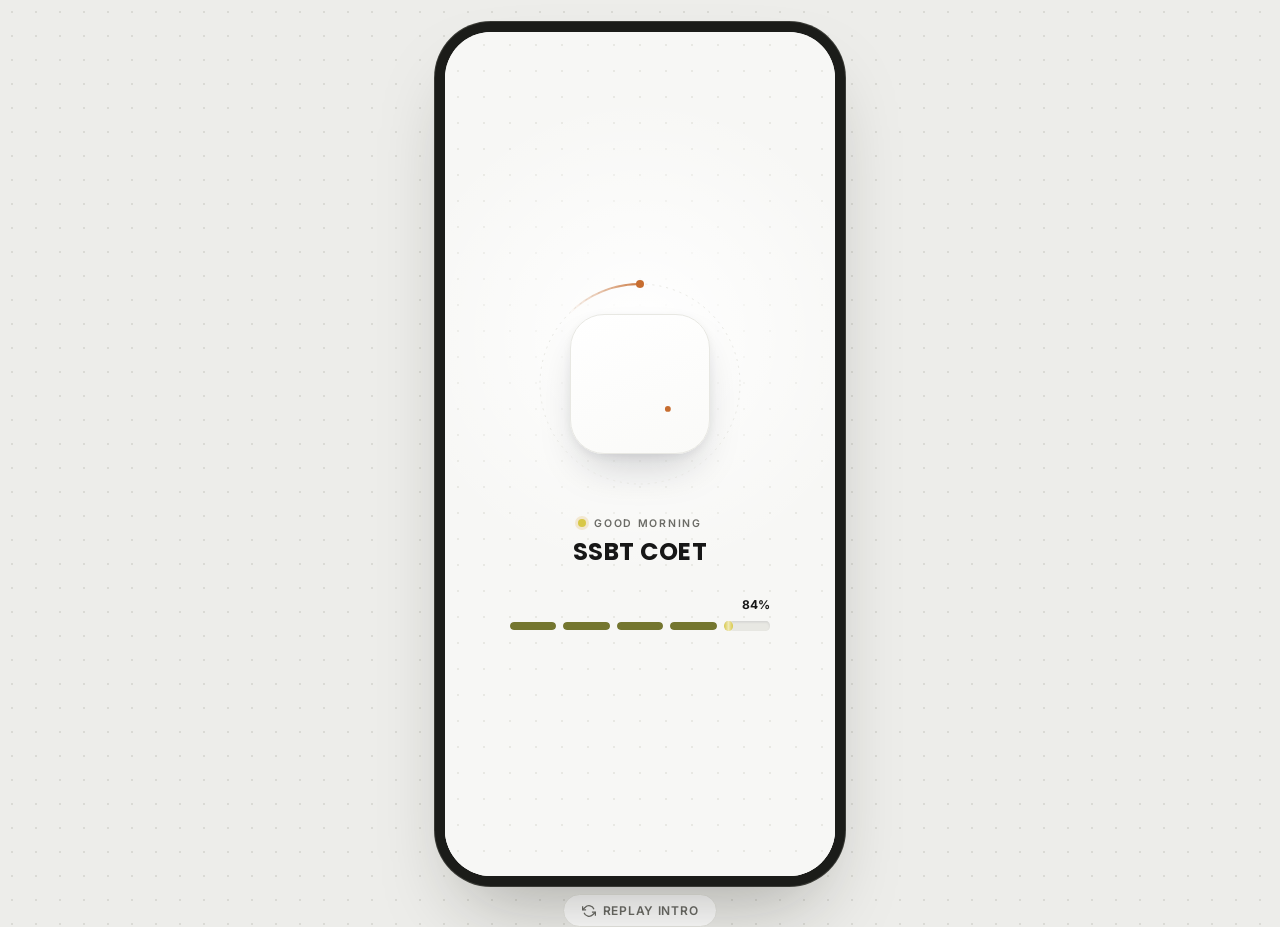
==== SSBT COET.html @ 47cf7944 "feat(portal): sync web demo with Pratik_workspace Android app" ====
<!DOCTYPE html>
<html lang="en">
<head>
<meta charset="UTF-8" />
<meta name="viewport" content="width=device-width, initial-scale=1, viewport-fit=cover" />
<title>SSBT COET — Student Portal</title>
<meta name="description" content="SSBT College of Engineering & Technology, Bambhori, Jalgaon - Student Mobile Portal with Multi-Theme Engine & Android App Download" />
<link rel="icon" type="image/png" href="logo.png" />
<link rel="preconnect" href="https://fonts.googleapis.com" />
<link rel="preconnect" href="https://fonts.gstatic.com" crossorigin />
<link href="https://fonts.googleapis.com/css2?family=Inter:wght@400;500;600;700&family=Poppins:wght@500;600;700&display=swap" rel="stylesheet" />
<style>
  /* ============ Themes (Exact match with Color.kt & Theme.kt in Android App) ============ */
  :root,
  :root[data-theme="ssbt"] {
    --bg: #F7F7F5; --surface: #FFFFFF; --surface-2: #FAFAF8;
    --ink: #171717; --muted: #6B6B66; --faint: #A3A39C; --line: #E8E8E3;
    --page: #EDEDEA; --page-dot: #DADAD5; --nav-bg: rgba(255,255,255,.94);
    --pill-bg: #FBF6DA; --pill-fg: #7A6A0E;
    --gold: #D8C847; --flame: #C76D30; --red: #AE4625; --red-soft: #F8ECE7;
    --on-accent: #FFFFFF;
    --c-olive: #74762F; --c-olive-soft: #F1F2E3;
    --c-flame: #B8611F; --c-flame-soft: #FBEFE4;
    --c-brick: #AE4625; --c-brick-soft: #F8ECE7;
    --c-gold:  #8F7D0C; --c-gold-soft:  #FAF6DC;
    color-scheme: light;
    --accent: #74762F; --accent-soft: #F1F2E3;
  }
  :root[data-theme="flame"] {
    --bg: #F7F7F5; --surface: #FFFFFF; --surface-2: #FAFAF8;
    --ink: #171717; --muted: #6B6B66; --faint: #A3A39C; --line: #E8E8E3;
    --page: #EDEDEA; --page-dot: #DADAD5; --nav-bg: rgba(255,255,255,.94);
    --pill-bg: #FBF6DA; --pill-fg: #7A6A0E;
    --gold: #D8C847; --flame: #C76D30; --red: #AE4625; --red-soft: #F8ECE7;
    --on-accent: #FFFFFF;
    --c-olive: #74762F; --c-olive-soft: #F1F2E3;
    --c-flame: #B8611F; --c-flame-soft: #FBEFE4;
    --c-brick: #AE4625; --c-brick-soft: #F8ECE7;
    --c-gold:  #8F7D0C; --c-gold-soft:  #FAF6DC;
    color-scheme: light;
    --accent: #B8611F; --accent-soft: #FBEFE4;
  }
  :root[data-theme="brick"] {
    --bg: #F7F7F5; --surface: #FFFFFF; --surface-2: #FAFAF8;
    --ink: #171717; --muted: #6B6B66; --faint: #A3A39C; --line: #E8E8E3;
    --page: #EDEDEA; --page-dot: #DADAD5; --nav-bg: rgba(255,255,255,.94);
    --pill-bg: #FBF6DA; --pill-fg: #7A6A0E;
    --gold: #D8C847; --flame: #C76D30; --red: #AE4625; --red-soft: #F8ECE7;
    --on-accent: #FFFFFF;
    --c-olive: #74762F; --c-olive-soft: #F1F2E3;
    --c-flame: #B8611F; --c-flame-soft: #FBEFE4;
    --c-brick: #AE4625; --c-brick-soft: #F8ECE7;
    --c-gold:  #8F7D0C; --c-gold-soft:  #FAF6DC;
    color-scheme: light;
    --accent: #AE4625; --accent-soft: #F8ECE7;
  }
  :root[data-theme="ink"] {
    --bg: #F7F7F5; --surface: #FFFFFF; --surface-2: #FAFAF8;
    --ink: #171717; --muted: #6B6B66; --faint: #A3A39C; --line: #E8E8E3;
    --page: #EDEDEA; --page-dot: #DADAD5; --nav-bg: rgba(255,255,255,.94);
    --pill-bg: #EAEAEA; --pill-fg: #171717;
    --gold: #D8C847; --flame: #C76D30; --red: #AE4625; --red-soft: #F8ECE7;
    --on-accent: #FFFFFF;
    --c-olive: #74762F; --c-olive-soft: #F1F2E3;
    --c-flame: #B8611F; --c-flame-soft: #FBEFE4;
    --c-brick: #AE4625; --c-brick-soft: #F8ECE7;
    --c-gold:  #8F7D0C; --c-gold-soft:  #FAF6DC;
    color-scheme: light;
    --accent: #171717; --accent-soft: #EFEFEF;
  }
  :root[data-theme="night"] {
    --bg: #111210; --surface: #1B1C19; --surface-2: #242521;
    --ink: #F2F2EE; --muted: #9E9E96; --faint: #63635D; --line: #2A2B26;
    --page: #0A0A09; --page-dot: #22231F; --nav-bg: rgba(27,28,25,.94);
    --pill-bg: #2C2812; --pill-fg: #ECD862;
    --gold: #ECD862; --flame: #E58744; --red: #CE5F3A; --red-soft: #301E17;
    --on-accent: #111210;
    --c-olive: #B6B862; --c-olive-soft: #272818;
    --c-flame: #E58744; --c-flame-soft: #322116;
    --c-brick: #CE5F3A; --c-brick-soft: #301E17;
    --c-gold:  #ECD862; --c-gold-soft:  #2C2812;
    color-scheme: dark;
    --accent: #B6B862; --accent-soft: #272818;
  }
  :root[data-theme="ember"] {
    --bg: #13100E; --surface: #1E1815; --surface-2: #28211D;
    --ink: #F5EFEB; --muted: #A3968F; --faint: #6B5F58; --line: #2E2520;
    --page: #0C0A09; --page-dot: #261D18; --nav-bg: rgba(30,24,21,.94);
    --pill-bg: #341E14; --pill-fg: #F19859;
    --gold: #ECD862; --flame: #F19859; --red: #DE6B48; --red-soft: #331A12;
    --on-accent: #FFFFFF;
    --c-olive: #C3C56E; --c-olive-soft: #292A18;
    --c-flame: #F19859; --c-flame-soft: #341E14;
    --c-brick: #DE6B48; --c-brick-soft: #331A12;
    --c-gold:  #ECD862; --c-gold-soft:  #2E2712;
    color-scheme: dark;
    --accent: #F19859; --accent-soft: #341E14;
  }
  :root[data-theme="sapphire"] {
    --bg: #F5F7FA; --surface: #FFFFFF; --surface-2: #F0F4F8;
    --ink: #0F172A; --muted: #64748B; --faint: #94A3B8; --line: #E2E8F0;
    --page: #EAEFF5; --page-dot: #CBD5E1; --nav-bg: rgba(255,255,255,.94);
    --pill-bg: #E0E7FF; --pill-fg: #3730A3;
    --gold: #D8C847; --flame: #C76D30; --red: #AE4625; --red-soft: #F8ECE7;
    --on-accent: #FFFFFF;
    --c-olive: #1D4ED8; --c-olive-soft: #EFF6FF;
    --c-flame: #0284C7; --c-flame-soft: #E0F2FE;
    --c-brick: #4338CA; --c-brick-soft: #EEF2FF;
    --c-gold:  #8F7D0C; --c-gold-soft:  #FAF6DC;
    color-scheme: light;
    --accent: #1D4ED8; --accent-soft: #EFF6FF;
  }
  :root[data-theme="rose"] {
    --bg: #FFF5F7; --surface: #FFFFFF; --surface-2: #FFF0F3;
    --ink: #1F1215; --muted: #88626A; --faint: #B8969D; --line: #F5DFE4;
    --page: #FAEAEE; --page-dot: #E8CCD3; --nav-bg: rgba(255,255,255,.94);
    --pill-bg: #FFE4E8; --pill-fg: #9F1239;
    --gold: #D8C847; --flame: #C76D30; --red: #AE4625; --red-soft: #F8ECE7;
    --on-accent: #FFFFFF;
    --c-olive: #BE185D; --c-olive-soft: #FDF2F8;
    --c-flame: #E11D48; --c-flame-soft: #FFF1F2;
    --c-brick: #9F1239; --c-brick-soft: #FFE4E8;
    --c-gold:  #8F7D0C; --c-gold-soft:  #FAF6DC;
    color-scheme: light;
    --accent: #BE185D; --accent-soft: #FDF2F8;
  }
  :root[data-theme="classic"] {
    --bg: #F8FAFC; --surface: #FFFFFF; --surface-2: #F1F5F9;
    --ink: #0F172A; --muted: #475569; --faint: #94A3B8; --line: #E2E8F0;
    --page: #E2E8F0; --page-dot: #CBD5E1; --nav-bg: rgba(255,255,255,.94);
    --pill-bg: #E2E8F0; --pill-fg: #1E293B;
    --gold: #D8C847; --flame: #C76D30; --red: #AE4625; --red-soft: #F8ECE7;
    --on-accent: #FFFFFF;
    --c-olive: #334155; --c-olive-soft: #F1F5F9;
    --c-flame: #475569; --c-flame-soft: #E2E8F0;
    --c-brick: #1E293B; --c-brick-soft: #CBD5E1;
    --c-gold:  #8F7D0C; --c-gold-soft:  #FAF6DC;
    color-scheme: light;
    --accent: #334155; --accent-soft: #F1F5F9;
  }
  :root[data-theme="bronze"] {
    --bg: #1A1612; --surface: #241E18; --surface-2: #2E2720;
    --ink: #F9F5F0; --muted: #AB9F92; --faint: #6E645A; --line: #383027;
    --page: #120F0C; --page-dot: #2B241D; --nav-bg: rgba(36,30,24,.94);
    --pill-bg: #3E3020; --pill-fg: #D4A373;
    --gold: #D4A373; --flame: #BC6C25; --red: #9A5018; --red-soft: #382414;
    --on-accent: #FFFFFF;
    --c-olive: #D4A373; --c-olive-soft: #332617;
    --c-flame: #BC6C25; --c-flame-soft: #3A2312;
    --c-brick: #9A5018; --c-brick-soft: #382414;
    --c-gold:  #D4A373; --c-gold-soft:  #3E3020;
    color-scheme: dark;
    --accent: #D4A373; --accent-soft: #332617;
  }

  * { box-sizing: border-box; margin: 0; padding: 0; -webkit-tap-highlight-color: transparent; }
  :root {
    --body: "Inter", -apple-system, BlinkMacSystemFont, "Segoe UI", Roboto, sans-serif;
    --head: "Poppins", "Inter", sans-serif;
    --ease: cubic-bezier(.2,.8,.2,1);
  }
  html, body { height: 100%; }
  body {
    font-family: var(--body);
    color: var(--ink);
    background:
      radial-gradient(var(--page-dot) 1px, transparent 1px) 0 0 / 24px 24px,
      var(--page);
    -webkit-font-smoothing: antialiased;
    display: grid;
    place-items: center;
    padding: 32px 16px;
    transition: background-color .3s;
  }

  /* ============ Device Frame ============ */
  .device {
    position: relative;
    width: 390px;
    height: 844px;
    border-radius: 46px;
    background: var(--bg);
    overflow: hidden;
    box-shadow:
      0 0 0 10px #1b1c19,
      0 0 0 11px #3a3b36,
      0 40px 80px -20px rgba(30,30,20,.35);
    display: flex;
    flex-direction: column;
  }

  /* Status Bar */
  .statusbar {
    height: 44px;
    padding: 14px 28px 0;
    display: flex;
    justify-content: space-between;
    font-size: 14px;
    font-weight: 600;
    flex-shrink: 0;
    z-index: 10;
  }
  .statusbar .sys { display: flex; gap: 6px; align-items: center; }
  .statusbar .sys svg { width: 16px; height: 16px; fill: currentColor; }

  /* ============ Header ============ */
  header {
    display: flex;
    align-items: center;
    gap: 12px;
    padding: 8px 20px 12px;
    flex-shrink: 0;
    position: relative;
    z-index: 10;
  }
  .emblem-wrap {
    width: 44px; height: 44px;
    border-radius: 50%;
    border: 2px solid var(--accent);
    padding: 2px;
    display: grid; place-items: center;
    flex-shrink: 0;
    background: var(--surface);
    box-shadow: 0 4px 12px rgba(0,0,0,.08);
  }
  .emblem-wrap img { width: 100%; height: 100%; object-fit: contain; border-radius: 50%; }
  .titles { flex: 1; min-width: 0; }
  .titles h1 {
    font-family: var(--head);
    font-size: 17px;
    font-weight: 700;
    line-height: 1.15;
    letter-spacing: -.01em;
  }
  .titles p {
    font-size: 11px;
    font-weight: 500;
    color: var(--muted);
    letter-spacing: .02em;
    margin-top: 2px;
    white-space: nowrap; overflow: hidden; text-overflow: ellipsis;
  }

  .header-actions { display: flex; gap: 8px; align-items: center; }
  .icon-btn {
    width: 38px; height: 38px;
    border-radius: 12px;
    background: var(--surface);
    border: 1px solid var(--line);
    display: grid; place-items: center;
    color: var(--ink);
    cursor: pointer;
    position: relative;
    transition: background .15s, transform .1s, border-color .15s;
    font-family: inherit;
  }
  .icon-btn:hover { background: var(--surface-2); border-color: var(--accent); }
  .icon-btn:active { transform: scale(.94); }
  .icon-btn.active { background: var(--accent-soft); border-color: var(--accent); color: var(--accent); }
  .icon-btn .badge {
    position: absolute; top: -3px; right: -3px;
    width: 16px; height: 16px; border-radius: 50%;
    background: var(--red); color: #fff;
    font-size: 10px; font-weight: 700;
    display: grid; place-items: center;
    border: 2px solid var(--surface);
  }

  /* Hairline divider */
  .hairline { height: 1px; background: var(--line); margin: 0 20px; flex-shrink: 0; }

  /* ============ Theme Slider (Under Header) ============ */
  .theme-slider-wrap {
    overflow: hidden;
    max-height: 0;
    opacity: 0;
    transition: max-height .35s var(--ease), opacity .25s ease, padding .35s var(--ease);
    background: var(--surface-2);
    border-bottom: 1px solid var(--line);
    flex-shrink: 0;
    z-index: 9;
  }
  .theme-slider-wrap.open {
    max-height: 115px;
    opacity: 1;
    padding: 10px 0 12px;
  }
  .theme-slider-track {
    display: flex;
    gap: 8px;
    padding: 0 20px;
    overflow-x: auto;
    scrollbar-width: none;
    -webkit-overflow-scrolling: touch;
  }
  .theme-slider-track::-webkit-scrollbar { display: none; }
  .theme-card {
    flex: 0 0 auto;
    display: flex;
    align-items: center;
    gap: 8px;
    padding: 6px 12px 6px 8px;
    border-radius: 99px;
    background: var(--surface);
    border: 1.5px solid var(--line);
    cursor: pointer;
    transition: transform .15s, border-color .2s, box-shadow .2s;
    font-size: 12px;
    font-weight: 600;
    color: var(--ink);
  }
  .theme-card:hover { border-color: var(--accent); transform: translateY(-1px); }
  .theme-card.active {
    border-color: var(--accent);
    background: var(--accent-soft);
    box-shadow: 0 2px 8px rgba(0,0,0,.08);
  }
  .theme-preview-dots { display: flex; gap: 3px; align-items: center; }
  .theme-preview-dots span {
    width: 10px; height: 10px; border-radius: 50%;
    border: 1px solid rgba(0,0,0,.1);
  }
  .match-device-btn {
    flex: 0 0 auto;
    padding: 6px 14px;
    border-radius: 99px;
    background: transparent;
    border: 1.5px dashed var(--line);
    font-size: 11px;
    font-weight: 600;
    color: var(--muted);
    cursor: pointer;
    transition: background .15s, color .15s, border-color .15s;
    display: inline-flex; align-items: center; gap: 6px;
  }
  .match-device-btn:hover { border-color: var(--accent); color: var(--ink); background: var(--surface); }

  /* ============ Scrollable Content ============ */
  .content {
    flex: 1;
    overflow-y: auto;
    padding: 16px 20px 24px;
    scrollbar-width: none;
  }
  .content::-webkit-scrollbar { display: none; }

  /* Profile Card */
  .profile-card {
    background: var(--surface);
    border: 1px solid var(--line);
    border-radius: 20px;
    padding: 18px;
    margin-bottom: 20px;
    box-shadow: 0 4px 16px -4px rgba(0,0,0,.05);
    position: relative;
    overflow: hidden;
  }
  .profile-card::after {
    content: "";
    position: absolute; top: 0; left: 0; right: 0; height: 4px;
    background: linear-gradient(90deg, var(--gold), var(--flame), var(--red));
  }
  .profile-top { display: flex; gap: 14px; align-items: center; }
  .avatar {
    width: 52px; height: 52px;
    border-radius: 16px;
    background: linear-gradient(135deg, var(--c-flame), var(--c-olive));
    color: #fff;
    display: grid; place-items: center;
    font-family: var(--head);
    font-weight: 700;
    font-size: 20px;
    flex-shrink: 0;
    box-shadow: 0 6px 16px -4px rgba(0,0,0,.2);
  }
  .profile-info { flex: 1; min-width: 0; }
  .profile-info .name { font-size: 16px; font-weight: 700; font-family: var(--head); }
  .profile-info .sub { font-size: 12px; color: var(--muted); margin-top: 2px; }
  .profile-info .prn {
    display: inline-block;
    font-size: 10.5px; font-weight: 600;
    letter-spacing: .04em;
    color: var(--accent);
    background: var(--accent-soft);
    padding: 2px 8px; border-radius: 6px;
    margin-top: 6px;
  }
  .stats-row {
    display: grid;
    grid-template-columns: repeat(3, 1fr);
    gap: 8px;
    margin-top: 14px;
    padding-top: 14px;
    border-top: 1px solid var(--line);
  }
  .stat-col { text-align: center; }
  .stat-col .val { font-size: 15px; font-weight: 700; font-family: var(--head); color: var(--ink); }
  .stat-col .lbl { font-size: 10px; font-weight: 600; text-transform: uppercase; letter-spacing: .05em; color: var(--muted); margin-top: 2px; }

  /* App Download Banner inside card */
  .apk-banner {
    margin-top: 14px;
    padding: 10px 14px;
    border-radius: 12px;
    background: var(--accent-soft);
    border: 1px solid var(--accent);
    display: flex;
    align-items: center;
    justify-content: space-between;
    gap: 10px;
    cursor: pointer;
    text-decoration: none;
    color: var(--ink);
    transition: transform .15s, box-shadow .2s;
  }
  .apk-banner:hover { transform: translateY(-1px); box-shadow: 0 4px 12px rgba(0,0,0,.08); }
  .apk-banner-text { display: flex; flex-direction: column; }
  .apk-banner-title { font-size: 12.5px; font-weight: 700; color: var(--accent); display: flex; align-items: center; gap: 6px; }
  .apk-banner-sub { font-size: 10.5px; color: var(--muted); margin-top: 1px; }
  .apk-dl-pill {
    padding: 6px 12px; border-radius: 99px;
    background: var(--accent); color: #fff;
    font-size: 11px; font-weight: 700;
    display: flex; align-items: center; gap: 4px;
    flex-shrink: 0;
  }

  /* Section */
  .section-header {
    display: flex;
    justify-content: space-between;
    align-items: baseline;
    margin-bottom: 12px;
  }
  .section-header h2 { font-size: 14px; font-weight: 700; letter-spacing: -.01em; }
  .section-header a { font-size: 12px; font-weight: 600; color: var(--accent); text-decoration: none; cursor: pointer; }
  .section-header a:hover { text-decoration: underline; }

  /* Quick Access Grid (6 Tiles matching SampleData.kt) */
  .quick-grid {
    display: grid;
    grid-template-columns: repeat(3, 1fr);
    gap: 10px;
    margin-bottom: 24px;
  }
  .quick-tile {
    background: var(--surface);
    border: 1px solid var(--line);
    border-radius: 16px;
    padding: 14px 10px;
    display: flex; flex-direction: column; align-items: center;
    gap: 8px;
    cursor: pointer;
    transition: transform .15s, border-color .15s, box-shadow .15s;
    font-family: inherit;
    color: var(--ink);
  }
  .quick-tile:hover {
    border-color: var(--accent);
    transform: translateY(-2px);
    box-shadow: 0 6px 16px -4px rgba(0,0,0,.08);
  }
  .quick-tile:active { transform: scale(.96); }
  .tile-icon {
    width: 42px; height: 42px;
    border-radius: 12px;
    display: grid; place-items: center;
    transition: background .15s;
  }
  .tile-icon svg { width: 22px; height: 22px; }
  .tile-label { font-size: 12px; font-weight: 600; text-align: center; }

  /* Classes & Events list */
  .card-list { display: flex; flex-direction: column; gap: 10px; margin-bottom: 24px; }
  .item-card {
    background: var(--surface);
    border: 1px solid var(--line);
    border-radius: 16px;
    padding: 14px 16px;
    display: flex;
    gap: 14px;
    align-items: center;
    cursor: pointer;
    transition: transform .15s, border-color .15s;
  }
  .item-card:hover { border-color: var(--accent); transform: translateX(2px); }
  .item-time-badge {
    background: var(--surface-2);
    border: 1px solid var(--line);
    border-radius: 10px;
    padding: 8px 10px;
    text-align: center;
    flex-shrink: 0;
  }
  .item-time-badge .time { font-size: 12px; font-weight: 700; color: var(--ink); }
  .item-time-badge .ampm { font-size: 9px; font-weight: 600; color: var(--muted); text-transform: uppercase; }
  .item-info { flex: 1; min-width: 0; }
  .item-info .title { font-size: 13.5px; font-weight: 600; }
  .item-info .meta { font-size: 11px; color: var(--muted); margin-top: 3px; }
  .status-tag {
    font-size: 10px; font-weight: 700;
    padding: 4px 8px; border-radius: 6px;
    flex-shrink: 0;
  }
  .status-tag.active { background: var(--accent-soft); color: var(--accent); }
  .status-tag.upcoming { background: var(--surface-2); color: var(--muted); }

  /* ============ Bottom Navigation ============ */
  nav {
    height: 68px;
    background: var(--nav-bg);
    backdrop-filter: blur(20px);
    border-top: 1px solid var(--line);
    display: grid;
    grid-template-columns: repeat(5, 1fr);
    align-items: center;
    flex-shrink: 0;
    padding: 0 10px;
    z-index: 10;
  }
  .nav-item {
    display: flex; flex-direction: column; align-items: center;
    gap: 4px;
    color: var(--muted);
    font-size: 10.5px;
    font-weight: 600;
    cursor: pointer;
    transition: color .2s;
    background: transparent; border: none; font-family: inherit;
    position: relative;
    padding: 8px 0;
  }
  .nav-item.active { color: var(--accent); }
  .nav-item svg { width: 20px; height: 20px; transition: transform .15s; }
  .nav-item.active svg { transform: translateY(-2px); }
  .nav-item.active::before {
    content: "";
    position: absolute;
    top: -9px;
    width: 22px;
    height: 3px;
    border-radius: 0 0 3px 3px;
    background: var(--accent);
  }

  /* ============ Side Menu Drawer ============ */
  .drawer-scrim {
    position: absolute;
    inset: 0;
    background: rgba(0,0,0,.5);
    backdrop-filter: blur(3px);
    z-index: 80;
    opacity: 0;
    pointer-events: none;
    transition: opacity .3s ease;
  }
  .drawer-scrim.open { opacity: 1; pointer-events: auto; }
  .drawer {
    position: absolute;
    top: 0; bottom: 0; left: 0;
    width: 310px;
    max-width: 85%;
    background: var(--surface);
    box-shadow: 6px 0 28px rgba(0,0,0,.25);
    transform: translateX(-100%);
    transition: transform .32s cubic-bezier(.16,1,.3,1);
    display: flex; flex-direction: column;
    z-index: 81;
  }
  .drawer-scrim.open .drawer { transform: translateX(0); }
  .drawer-head {
    padding: 24px 20px 20px;
    border-bottom: 1px solid var(--line);
    display: flex; gap: 14px; align-items: center;
    background: var(--surface-2);
  }
  .drawer-head .emblem {
    width: 48px; height: 48px; border-radius: 50%;
    border: 2px solid var(--accent);
    padding: 2px; background: #fff;
  }
  .drawer-head .emblem img { width: 100%; height: 100%; object-fit: contain; border-radius: 50%; }
  .drawer-head .title { font-size: 15px; font-weight: 700; font-family: var(--head); }
  .drawer-head .sub { font-size: 11px; color: var(--muted); margin-top: 2px; }

  .drawer-body { flex: 1; overflow-y: auto; padding: 12px 0; }
  .drawer-group { padding: 8px 20px 4px; font-size: 10px; font-weight: 700; text-transform: uppercase; letter-spacing: .08em; color: var(--muted); }
  .drawer-row {
    display: flex; align-items: center; gap: 14px;
    padding: 12px 20px;
    color: var(--ink);
    font-size: 13.5px;
    font-weight: 500;
    cursor: pointer;
    transition: background .15s, color .15s;
    text-decoration: none;
  }
  .drawer-row:hover { background: var(--surface-2); color: var(--accent); }
  .drawer-row svg { width: 20px; height: 20px; color: var(--muted); }
  .drawer-row:hover svg { color: var(--accent); }
  .drawer-row.active { background: var(--accent-soft); color: var(--accent); font-weight: 600; }
  .drawer-row.active svg { color: var(--accent); }

  .drawer-footer {
    padding: 16px 20px;
    border-top: 1px solid var(--line);
    background: var(--surface-2);
  }

  /* ============ Modals ============ */
  .modal-scrim {
    position: absolute; inset: 0;
    background: rgba(0,0,0,.5);
    backdrop-filter: blur(4px);
    z-index: 90;
    display: grid; place-items: center;
    padding: 20px;
    opacity: 0; pointer-events: none;
    transition: opacity .25s;
  }
  .modal-scrim.open { opacity: 1; pointer-events: auto; }
  .modal-card {
    width: 100%; max-width: 340px;
    background: var(--surface);
    border: 1px solid var(--line);
    border-radius: 24px;
    box-shadow: 0 20px 40px -10px rgba(0,0,0,.3);
    padding: 22px;
    transform: translateY(12px) scale(.98);
    transition: transform .25s var(--ease);
  }
  .modal-scrim.open .modal-card { transform: translateY(0) scale(1); }
  .modal-top { display: flex; justify-content: space-between; align-items: center; margin-bottom: 14px; }
  .modal-title { font-size: 16px; font-weight: 700; font-family: var(--head); }
  .modal-close {
    width: 30px; height: 30px; border-radius: 50%;
    background: var(--surface-2); border: 1px solid var(--line);
    cursor: pointer; display: grid; place-items: center;
    color: var(--muted);
  }
  .modal-close:hover { color: var(--ink); }

  /* ============ STARTUP INTRO / SPLASH SCREEN (100% Matched with SplashScreen.kt) ============ */
  #loader {
    position: absolute;
    inset: 0;
    z-index: 100;
    display: grid;
    place-items: center;
    background:
      radial-gradient(circle at 50% 36%, var(--surface), transparent 42%),
      radial-gradient(var(--line) 1px, transparent 1px) 0 0 / 26px 26px,
      var(--bg);
    transition: opacity .7s ease .25s, visibility .7s ease .25s;
  }
  #loader.done {
    opacity: 0;
    visibility: hidden;
    pointer-events: none;
  }

  .l-wrap {
    width: min(260px, 80%);
    display: flex; flex-direction: column; align-items: center;
    transition: transform .7s var(--ease), opacity .5s ease;
  }
  #loader.done .l-wrap {
    transform: translateY(-16px) scale(.97);
    opacity: 0;
  }

  /* Orbit Stage (210px x 210px) */
  .stage {
    position: relative;
    width: 210px; height: 210px;
    display: grid; place-items: center;
    margin-bottom: 28px;
  }
  .orbit {
    position: absolute;
    inset: 0; width: 100%; height: 100%;
    overflow: visible;
  }
  .orbit .ring {
    fill: none;
    stroke: var(--line);
    stroke-width: 1;
    stroke-dasharray: 2 5;
  }
  .orbit .spin {
    transform-box: view-box;
    transform-origin: center;
    animation: orbitSpin 6s linear infinite;
  }
  .orbit .sat { fill: var(--flame); }
  .orbit .sat-trail {
    fill: none;
    stroke: url(#trail);
    stroke-width: 2;
    stroke-linecap: round;
  }
  @keyframes orbitSpin { to { transform: rotate(360deg); } }

  /* Floating Cap Tile (140px x 140px) */
  .l-tile {
    width: 140px; height: 140px;
    display: grid; place-items: center;
    border-radius: 34px;
    background: linear-gradient(160deg, var(--surface), var(--surface-2));
    border: 1px solid var(--line);
    box-shadow: 0 22px 44px -14px rgba(20,24,35,.22), 0 3px 8px rgba(20,24,35,.06), inset 0 1px 0 rgba(255,255,255,.08);
    animation: floatTile 3.2s ease-in-out infinite;
    transition: transform .3s;
  }
  @keyframes floatTile {
    0%, 100% { transform: translateY(0); }
    50% { transform: translateY(-5px); }
  }
  .l-tile.pop {
    animation: popTile .5s var(--ease);
  }
  @keyframes popTile {
    40% { transform: scale(1.06); }
    100% { transform: scale(1); }
  }

  /* Drawing Graduation Cap SVG */
  .mark { width: 88px; height: 74px; overflow: visible; }
  .mark path {
    fill: none;
    stroke: var(--accent);
    stroke-width: 2.2;
    stroke-linecap: round;
    stroke-linejoin: round;
    stroke-dasharray: 1;
    stroke-dashoffset: 1;
    animation: drawPath 3.2s cubic-bezier(.7,0,.3,1) infinite;
  }
  .mark .base { animation-delay: .25s; }
  .mark .tassel { stroke: var(--gold); animation-delay: .5s; }
  @keyframes drawPath {
    0% { stroke-dashoffset: 1; }
    45%, 60% { stroke-dashoffset: 0; }
    100% { stroke-dashoffset: -1; }
  }
  .knot {
    fill: var(--flame);
    transform-box: fill-box;
    transform-origin: center;
    animation: knotPulse 3.2s ease-in-out .5s infinite;
  }
  @keyframes knotPulse {
    0%, 20%, 100% { transform: scale(0); }
    40%, 70% { transform: scale(1); }
  }
  .complete .mark path {
    animation: none;
    stroke-dashoffset: 0;
  }
  .complete .knot {
    animation: none;
    transform: scale(1);
  }

  /* Greeting Eyebrow */
  .l-greet {
    display: flex; align-items: center; gap: 8px;
    font-size: 10.5px; font-weight: 600;
    letter-spacing: .16em; text-transform: uppercase;
    color: var(--muted);
    margin-bottom: 4px;
  }
  .l-greet .dot {
    width: 8px; height: 8px;
    border-radius: 50%;
    background: var(--gold);
    box-shadow: 0 0 0 3px rgba(217,154,30,.18);
  }

  /* Headline */
  .l-brand {
    font-family: var(--head);
    font-size: 24px;
    font-weight: 700;
    letter-spacing: .02em;
    margin-bottom: 28px;
  }

  /* Status Row */
  .l-row {
    width: 100%;
    display: flex;
    justify-content: space-between;
    align-items: baseline;
    margin-bottom: 10px;
    font-size: 11px;
    font-weight: 600;
    letter-spacing: .12em;
    text-transform: uppercase;
  }
  .l-status {
    color: var(--muted);
    transition: opacity .2s, transform .2s;
  }
  .l-status.swap {
    opacity: 0;
    transform: translateY(4px);
  }
  .l-pct {
    font-size: 12px;
    font-weight: 700;
    letter-spacing: 0;
    color: var(--ink);
  }

  /* 5-Bar Segments */
  .segments {
    width: 100%;
    display: grid;
    grid-template-columns: repeat(5, 1fr);
    gap: 7px;
  }
  .segments span {
    position: relative;
    height: 8px;
    border-radius: 99px;
    background: var(--line);
    box-shadow: inset 0 1px 2px rgba(20,24,35,.10);
    overflow: hidden;
    transition: transform .25s var(--ease);
  }
  .segments i {
    position: absolute;
    inset: 0 auto 0 0;
    width: 0%;
    border-radius: inherit;
    background: var(--accent);
    transition: background .3s;
  }
  .segments span.active { transform: scaleY(1.25); }
  .segments span.active i { background: var(--gold); }
  .segments span.active i::after {
    content: "";
    position: absolute; inset: 0;
    background: linear-gradient(90deg, transparent, rgba(255,255,255,.6), transparent);
    animation: sheen 1.1s ease-in-out infinite;
  }
  @keyframes sheen { from { transform: translateX(-100%); } to { transform: translateX(100%); } }

  .complete .segments span { animation: segWave .5s var(--ease); }
  .complete .segments span:nth-child(2) { animation-delay: .06s; }
  .complete .segments span:nth-child(3) { animation-delay: .12s; }
  .complete .segments span:nth-child(4) { animation-delay: .18s; }
  .complete .segments span:nth-child(5) { animation-delay: .24s; }
  @keyframes segWave { 50% { transform: translateY(-5px); } }

  /* Desktop Replay Button Container */
  .replay-desktop-wrap {
    text-align: center;
    margin-top: 18px;
  }
  .replay-btn {
    font-size: 12px;
    font-weight: 600;
    letter-spacing: .06em;
    text-transform: uppercase;
    color: var(--muted);
    padding: 8px 18px;
    border-radius: 99px;
    border: 1px solid var(--line);
    transition: background .2s, color .2s, border-color .2s, transform .1s;
    background: var(--surface);
    display: inline-flex;
    align-items: center;
    gap: 7px;
    cursor: pointer;
    font-family: inherit;
  }
  .replay-btn:hover {
    background: var(--surface-2);
    color: var(--ink);
    border-color: var(--accent);
    transform: translateY(-1px);
  }
  .replay-btn:active { transform: scale(.96); }

  /* Toast */
  .toast {
    position: absolute;
    bottom: 84px;
    left: 50%;
    transform: translateX(-50%) translateY(20px);
    background: #171717;
    color: #fff;
    padding: 8px 16px;
    border-radius: 99px;
    font-size: 12px;
    font-weight: 500;
    opacity: 0;
    pointer-events: none;
    transition: opacity .25s, transform .25s;
    z-index: 99;
    box-shadow: 0 8px 24px rgba(0,0,0,.25);
    display: flex; align-items: center; gap: 8px;
    white-space: nowrap;
  }
  .toast.show { opacity: 1; transform: translateX(-50%) translateY(0); }

  /* Responsive Rules for Small Screens */
  @media (max-width: 480px) {
    body { padding: 0; display: block; background: var(--bg); }
    .device {
      width: 100%;
      height: 100vh;
      height: 100dvh;
      border-radius: 0;
      box-shadow: none;
    }
    .replay-desktop-wrap { display: none; }
    header { padding-top: max(10px, env(safe-area-inset-top)); }
    nav { padding-bottom: max(10px, env(safe-area-inset-bottom)); }
  }
</style>
</head>
<body>

<div>
  <!-- ===== Device Frame ===== -->
  <div class="device" id="device">

    <!-- ===== Loader / Startup Intro Animation (Matching SplashScreen.kt) ===== -->
    <div id="loader" role="status" onclick="hideLoader()" style="cursor:pointer;" title="Tap anywhere to skip intro" aria-live="polite" aria-label="Loading SSBT College App">
      <div class="l-wrap">
        <div class="stage">
          <svg class="orbit" viewBox="0 0 210 210" aria-hidden="true">
            <defs>
              <linearGradient id="trail" x1="0" y1="0" x2="1" y2="0">
                <stop offset="0" style="stop-color:var(--flame)" stop-opacity="0" />
                <stop offset="1" style="stop-color:var(--flame)" stop-opacity=".9" />
              </linearGradient>
            </defs>
            <circle class="ring" cx="105" cy="105" r="100" />
            <g class="spin" id="orbitSpin">
              <path class="sat-trail" d="M 34.3 34.3 A 100 100 0 0 1 105 5" />
              <circle class="sat" cx="105" cy="5" r="4" />
            </g>
          </svg>
          <div class="l-tile" id="lTile">
            <svg class="mark" id="lMark" viewBox="0 0 120 100" aria-hidden="true">
              <path class="board"  pathLength="1" d="M60 24 L112 44 L60 64 L8 44 Z" />
              <path class="base"   pathLength="1" d="M30 54 V74 C42 84 78 84 90 74 V54" />
              <path class="tassel" pathLength="1" d="M60 44 L98 52 V82" />
              <circle class="knot" cx="98" cy="84" r="4" />
            </svg>
          </div>
        </div>
        <div class="l-greet"><span class="dot"></span><span id="lGreetText">Good morning</span></div>
        <div class="l-brand">SSBT COET</div>
        <div class="l-row">
          <span class="l-status" id="lStatus">Initializing</span>
          <span class="l-pct" id="lPct">0%</span>
        </div>
        <div class="segments" id="segments">
          <span><i></i></span><span><i></i></span><span><i></i></span><span><i></i></span><span><i></i></span>
        </div>
      </div>
    </div>

    <!-- ===== Status Bar ===== -->
    <div class="statusbar">
      <span id="statusClock">12:30</span>
      <div class="sys">
        <!-- Wi-Fi -->
        <svg viewBox="0 0 24 24"><path d="M12 4C7.31 4 3.07 5.9 0 8.98L12 21 24 8.98A16.88 16.88 0 0 0 12 4z"/></svg>
        <!-- Signal -->
        <svg viewBox="0 0 24 24"><path d="M2 22h20V2L2 22z"/></svg>
        <!-- Battery -->
        <svg viewBox="0 0 24 24"><path d="M17 5v14a2 2 0 0 1-2 2H9a2 2 0 0 1-2-2V5a2 2 0 0 1 2-2h6a2 2 0 0 1 2 2zm2 4h1a1 1 0 0 1 1 1v4a1 1 0 0 1-1 1h-1V9z"/></svg>
      </div>
    </div>

    <!-- ===== Header ===== -->
    <header>
      <button class="icon-btn" id="menuBtn" title="Open navigation menu" onclick="openDrawer()">
        <svg width="20" height="20" viewBox="0 0 24 24" fill="none" stroke="currentColor" stroke-width="2.2" stroke-linecap="round"><line x1="3" y1="6" x2="21" y2="6"/><line x1="3" y1="12" x2="21" y2="12"/><line x1="3" y1="18" x2="21" y2="18"/></svg>
      </button>

      <div class="emblem-wrap">
        <img src="logo.png" alt="SSBT Emblem" onerror="this.src='ssbt-college-app/android/app/src/main/res/drawable/ssbt_emblem.png'" />
      </div>

      <div class="titles">
        <h1>SSBT COET</h1>
        <p>Department of Computer Engineering</p>
      </div>

      <div class="header-actions">
        <button class="icon-btn" id="themeBtn" title="Choose color theme" onclick="toggleThemeSlider()">
          <svg width="19" height="19" viewBox="0 0 24 24" fill="none" stroke="currentColor" stroke-width="2" stroke-linecap="round" stroke-linejoin="round"><circle cx="13.5" cy="6.5" r=".5" fill="currentColor"/><circle cx="17.5" cy="10.5" r=".5" fill="currentColor"/><circle cx="8.5" cy="7.5" r=".5" fill="currentColor"/><circle cx="6.5" cy="12.5" r=".5" fill="currentColor"/><path d="M12 2C6.5 2 2 6.5 2 12s4.5 10 10 10c.926 0 1.648-.746 1.648-1.688 0-.437-.18-.835-.437-1.125-.29-.289-.438-.652-.438-1.125a1.64 1.64 0 0 1 1.668-1.668h1.996c3.051 0 5.555-2.503 5.555-5.554C21.965 6.012 17.461 2 12 2z"/></svg>
        </button>

        <button class="icon-btn" id="notifBtn" title="Notifications" onclick="openModal('notifications')">
          <svg width="19" height="19" viewBox="0 0 24 24" fill="none" stroke="currentColor" stroke-width="2" stroke-linecap="round" stroke-linejoin="round"><path d="M18 8A6 6 0 0 0 6 8c0 7-3 9-3 9h18s-3-2-3-9"/><path d="M13.73 21a2 2 0 0 1-3.46 0"/></svg>
          <span class="badge">3</span>
        </button>
      </div>
    </header>

    <div class="hairline"></div>

    <!-- ===== Theme Slider (Inline Strip Under Header) ===== -->
    <div class="theme-slider-wrap" id="themeSlider">
      <div class="theme-slider-track">
        <!-- 6 Emblem Palettes -->
        <button class="theme-card active" data-theme="ssbt" onclick="setTheme('ssbt')">
          <div class="theme-preview-dots"><span style="background:#74762F"></span><span style="background:#D8C847"></span></div>
          SSBT
        </button>
        <button class="theme-card" data-theme="flame" onclick="setTheme('flame')">
          <div class="theme-preview-dots"><span style="background:#B8611F"></span><span style="background:#FBEFE4"></span></div>
          Flame
        </button>
        <button class="theme-card" data-theme="brick" onclick="setTheme('brick')">
          <div class="theme-preview-dots"><span style="background:#AE4625"></span><span style="background:#F8ECE7"></span></div>
          Brick
        </button>
        <button class="theme-card" data-theme="ink" onclick="setTheme('ink')">
          <div class="theme-preview-dots"><span style="background:#171717"></span><span style="background:#EFEFEF"></span></div>
          Ink
        </button>
        <button class="theme-card" data-theme="night" onclick="setTheme('night')">
          <div class="theme-preview-dots"><span style="background:#B6B862"></span><span style="background:#1B1C19"></span></div>
          Night
        </button>
        <button class="theme-card" data-theme="ember" onclick="setTheme('ember')">
          <div class="theme-preview-dots"><span style="background:#F19859"></span><span style="background:#1E1815"></span></div>
          Ember
        </button>
        <!-- 4 Academic Palettes -->
        <button class="theme-card" data-theme="sapphire" onclick="setTheme('sapphire')">
          <div class="theme-preview-dots"><span style="background:#1D4ED8"></span><span style="background:#EFF6FF"></span></div>
          Sapphire
        </button>
        <button class="theme-card" data-theme="rose" onclick="setTheme('rose')">
          <div class="theme-preview-dots"><span style="background:#BE185D"></span><span style="background:#FDF2F8"></span></div>
          Rose
        </button>
        <button class="theme-card" data-theme="classic" onclick="setTheme('classic')">
          <div class="theme-preview-dots"><span style="background:#334155"></span><span style="background:#F1F5F9"></span></div>
          Classic
        </button>
        <button class="theme-card" data-theme="bronze" onclick="setTheme('bronze')">
          <div class="theme-preview-dots"><span style="background:#D4A373"></span><span style="background:#241E18"></span></div>
          Bronze
        </button>

        <button class="match-device-btn" onclick="matchDeviceTheme()">
          <svg width="14" height="14" viewBox="0 0 24 24" fill="none" stroke="currentColor" stroke-width="2"><rect x="5" y="2" width="14" height="20" rx="2" ry="2"/><line x1="12" y1="18" x2="12.01" y2="18"/></svg>
          Match device
        </button>
      </div>
    </div>

    <!-- ===== Scrollable Content ===== -->
    <div class="content" id="mainContent">

      <!-- Student Profile Card -->
      <div class="profile-card">
        <div class="profile-top">
          <div class="avatar">PM</div>
          <div class="profile-info">
            <div class="name">Piyush Mali</div>
            <div class="sub">BE Computer Engineering · Semester 7</div>
            <div class="prn">PRN: 2021015400012345</div>
          </div>
        </div>

        <div class="stats-row">
          <div class="stat-col">
            <div class="val" style="color:var(--c-olive)">87.4%</div>
            <div class="lbl">Attendance</div>
          </div>
          <div class="stat-col">
            <div class="val" style="color:var(--c-flame)">8.62</div>
            <div class="lbl">CGPA</div>
          </div>
          <div class="stat-col">
            <div class="val" style="color:var(--c-brick)">0</div>
            <div class="lbl">Backlogs</div>
          </div>
        </div>

        <!-- Download Android App Banner -->
        <a class="apk-banner" href="apk/ssbt-college-app.apk" download="ssbt-college-app.apk" title="Download SSBT College Android App APK">
          <div class="apk-banner-text">
            <span class="apk-banner-title">
              <svg width="15" height="15" viewBox="0 0 24 24" fill="currentColor"><path d="M17.523 15.3414c-.5511 0-.9993-.4486-.9993-.9997s.4482-.9993.9993-.9993c.551 0 .9993.4482.9993.9993.0001.5511-.4483.9997-.9993.9997m-11.046 0c-.5511 0-.9993-.4486-.9993-.9997s.4482-.9993.9993-.9993c.5511 0 .9993.4482.9993.9993 0 .5511-.4482.9997-.9993.9997m11.4045-6.02l1.996-3.4572c.1104-.1912.045-.436-.1462-.5464-.1911-.1104-.4359-.045-.5463.1462L17.194 9.0062C15.659 8.304 13.906 7.9084 12 7.9084s-3.659.3956-5.194 1.0978L4.769 5.464c-.1104-.1912-.3552-.2566-.5463-.1462-.1912.1104-.2566.3552-.1462.5464l1.996 3.4572C2.688 11.0864.446 14.595.006 18.775h23.988c-.44-4.18-2.682-7.6886-6.1115-9.4536"/></svg>
              Download Android App
            </span>
            <span class="apk-banner-sub">v2.4.0 · 13.6 MB · Direct 1-Tap APK</span>
          </div>
          <span class="apk-dl-pill">
            <svg width="13" height="13" viewBox="0 0 24 24" fill="none" stroke="currentColor" stroke-width="2.5"><path d="M21 15v4a2 2 0 0 1-2 2H5a2 2 0 0 1-2-2v-4"/><polyline points="7 10 12 15 17 10"/><line x1="12" y1="15" x2="12" y2="3"/></svg>
            Get APK
          </span>
        </a>
      </div>

      <!-- Quick Access (Matching SampleData.kt) -->
      <div class="section-header">
        <h2>Quick access</h2>
      </div>

      <div class="quick-grid">
        <button class="quick-tile" onclick="openModal('notes')">
          <div class="tile-icon" style="background:#FAF6DC; color:#8F7D0C;">
            <svg viewBox="0 0 24 24" fill="none" stroke="currentColor" stroke-width="2"><path d="M4 19.5A2.5 2.5 0 0 1 6.5 17H20"/><path d="M6.5 2H20v20H6.5A2.5 2.5 0 0 1 4 19.5v-15A2.5 2.5 0 0 1 6.5 2z"/></svg>
          </div>
          <span class="tile-label">Notes</span>
        </button>

        <button class="quick-tile" onclick="openModal('attendance')">
          <div class="tile-icon" style="background:#F1F2E3; color:#74762F;">
            <svg viewBox="0 0 24 24" fill="none" stroke="currentColor" stroke-width="2"><polyline points="20 6 9 17 4 12"/></svg>
          </div>
          <span class="tile-label">Attendance</span>
        </button>

        <button class="quick-tile" onclick="openModal('results')">
          <div class="tile-icon" style="background:#FBEFE4; color:#B8611F;">
            <svg viewBox="0 0 24 24" fill="none" stroke="currentColor" stroke-width="2"><path d="M14 2H6a2 2 0 0 0-2 2v16a2 2 0 0 0 2 2h12a2 2 0 0 0 2-2V8z"/><polyline points="14 2 14 8 20 8"/><line x1="16" y1="13" x2="8" y2="13"/><line x1="16" y1="17" x2="8" y2="17"/></svg>
          </div>
          <span class="tile-label">Results</span>
        </button>

        <button class="quick-tile" onclick="openModal('timetable')">
          <div class="tile-icon" style="background:#EFF6FF; color:#1D4ED8;">
            <svg viewBox="0 0 24 24" fill="none" stroke="currentColor" stroke-width="2"><rect x="3" y="4" width="18" height="18" rx="2" ry="2"/><line x1="16" y1="2" x2="16" y2="6"/><line x1="8" y1="2" x2="8" y2="6"/><line x1="3" y1="10" x2="21" y2="10"/></svg>
          </div>
          <span class="tile-label">Time Table</span>
        </button>

        <button class="quick-tile" onclick="openModal('syllabus')">
          <div class="tile-icon" style="background:#FDF2F8; color:#BE185D;">
            <svg viewBox="0 0 24 24" fill="none" stroke="currentColor" stroke-width="2"><path d="M22 19a2 2 0 0 1-2 2H4a2 2 0 0 1-2-2V5a2 2 0 0 1 2-2h5l2 3h9a2 2 0 0 1 2 2z"/></svg>
          </div>
          <span class="tile-label">Syllabus</span>
        </button>

        <button class="quick-tile" onclick="openModal('faculty')">
          <div class="tile-icon" style="background:#F8ECE7; color:#AE4625;">
            <svg viewBox="0 0 24 24" fill="none" stroke="currentColor" stroke-width="2"><path d="M17 21v-2a4 4 0 0 0-4-4H5a4 4 0 0 0-4 4v2"/><circle cx="9" cy="7" r="4"/><path d="M23 21v-2a4 4 0 0 0-3-3.87"/><path d="M16 3.13a4 4 0 0 1 0 7.75"/></svg>
          </div>
          <span class="tile-label">Faculty</span>
        </button>
      </div>

      <!-- Today's Classes -->
      <div class="section-header">
        <h2>Today's classes</h2>
        <a onclick="openModal('timetable')">Full Timetable</a>
      </div>

      <div class="card-list">
        <div class="item-card" onclick="showToast('Class: Data Mining & BI · Room 204')">
          <div class="item-time-badge">
            <div class="time">10:00</div>
            <div class="ampm">AM</div>
          </div>
          <div class="item-info">
            <div class="title">Data Mining & Business Intelligence</div>
            <div class="meta">Prof. S. R. Patil · Room 204 (Theory)</div>
          </div>
          <span class="status-tag active">Live</span>
        </div>

        <div class="item-card" onclick="showToast('Class: Cloud Computing Lab · Lab 3')">
          <div class="item-time-badge">
            <div class="time">11:15</div>
            <div class="ampm">AM</div>
          </div>
          <div class="item-info">
            <div class="title">Cloud Computing Practical</div>
            <div class="meta">Dr. P. H. Zope · Computer Lab 3 (Batch A)</div>
          </div>
          <span class="status-tag upcoming">Next</span>
        </div>

        <div class="item-card" onclick="showToast('Class: Project Stage-II Review · Seminar Hall')">
          <div class="item-time-badge">
            <div class="time">02:30</div>
            <div class="ampm">PM</div>
          </div>
          <div class="item-info">
            <div class="title">Major Project Stage-II Review</div>
            <div class="meta">Project Evaluation Committee · Seminar Hall</div>
          </div>
          <span class="status-tag upcoming">Upcoming</span>
        </div>
      </div>

      <!-- Upcoming Events -->
      <div class="section-header">
        <h2>Upcoming events</h2>
        <a onclick="showToast('All events view')">See all</a>
      </div>

      <div class="card-list">
        <div class="item-card" onclick="showToast('Milestone 2026 Tech Fest: Register via Department')">
          <div class="item-time-badge" style="background:var(--accent-soft); border-color:var(--accent);">
            <div class="time" style="color:var(--accent);">28</div>
            <div class="ampm" style="color:var(--accent);">OCT</div>
          </div>
          <div class="item-info">
            <div class="title">Milestone 2026 National Tech Fest</div>
            <div class="meta">Coding Sprint, Hackathon & Paper Presentation</div>
          </div>
        </div>

        <div class="item-card" onclick="showToast('Mid-Semester Exam schedule published')">
          <div class="item-time-badge">
            <div class="time">05</div>
            <div class="ampm">NOV</div>
          </div>
          <div class="item-info">
            <div class="title">In-Semester Exam Schedule</div>
            <div class="meta">Theory & Practical Examinations (Sem VII)</div>
          </div>
        </div>
      </div>

    </div>

    <!-- ===== Bottom Navigation Bar ===== -->
    <nav>
      <button class="nav-item active" onclick="setTab(this, 'home')">
        <svg viewBox="0 0 24 24" fill="none" stroke="currentColor" stroke-width="2"><path d="M3 9l9-7 9 7v11a2 2 0 0 1-2 2H5a2 2 0 0 1-2-2z"/><polyline points="9 22 9 12 15 12 15 22"/></svg>
        Home
      </button>

      <button class="nav-item" onclick="setTab(this, 'academics')">
        <svg viewBox="0 0 24 24" fill="none" stroke="currentColor" stroke-width="2"><path d="M4 19.5A2.5 2.5 0 0 1 6.5 17H20"/><path d="M6.5 2H20v20H6.5A2.5 2.5 0 0 1 4 19.5v-15A2.5 2.5 0 0 1 6.5 2z"/></svg>
        Academics
      </button>

      <button class="nav-item" onclick="setTab(this, 'attendance')">
        <svg viewBox="0 0 24 24" fill="none" stroke="currentColor" stroke-width="2"><polyline points="9 11 12 14 22 4"/><path d="M21 12v7a2 2 0 0 1-2 2H5a2 2 0 0 1-2-2V5a2 2 0 0 1 2-2h11"/></svg>
        Attendance
      </button>

      <button class="nav-item" onclick="setTab(this, 'notices')">
        <svg viewBox="0 0 24 24" fill="none" stroke="currentColor" stroke-width="2"><path d="M18 8A6 6 0 0 0 6 8c0 7-3 9-3 9h18s-3-2-3-9"/><path d="M13.73 21a2 2 0 0 1-3.46 0"/></svg>
        Notices
      </button>

      <button class="nav-item" onclick="setTab(this, 'profile')">
        <svg viewBox="0 0 24 24" fill="none" stroke="currentColor" stroke-width="2"><path d="M20 21v-2a4 4 0 0 0-4-4H8a4 4 0 0 0-4 4v2"/><circle cx="12" cy="7" r="4"/></svg>
        Profile
      </button>
    </nav>

    <!-- ===== Side Menu Drawer (Matching MenuDrawer.kt) ===== -->
    <div class="drawer-scrim" id="drawerScrim" onclick="closeDrawer(event)">
      <div class="drawer" id="sideDrawer" onclick="event.stopPropagation()">
        <div class="drawer-head">
          <div class="emblem">
            <img src="logo.png" alt="Logo" onerror="this.src='ssbt-college-app/android/app/src/main/res/drawable/ssbt_emblem.png'" />
          </div>
          <div>
            <div class="title">SSBT Student Portal</div>
            <div class="sub">v2.4.0 (Build 38) · Computer Engg</div>
          </div>
        </div>

        <div class="drawer-body">
          <div class="drawer-group">Academic Services</div>
          <div class="drawer-row" onclick="closeDrawer(); openModal('notes');">
            <svg viewBox="0 0 24 24" fill="none" stroke="currentColor" stroke-width="2"><path d="M4 19.5A2.5 2.5 0 0 1 6.5 17H20"/><path d="M6.5 2H20v20H6.5A2.5 2.5 0 0 1 4 19.5v-15A2.5 2.5 0 0 1 6.5 2z"/></svg>
            Subject Notes & PPTs
          </div>
          <div class="drawer-row" onclick="closeDrawer(); openModal('attendance');">
            <svg viewBox="0 0 24 24" fill="none" stroke="currentColor" stroke-width="2"><polyline points="20 6 9 17 4 12"/></svg>
            Attendance Tracker
          </div>
          <div class="drawer-row" onclick="closeDrawer(); openModal('results');">
            <svg viewBox="0 0 24 24" fill="none" stroke="currentColor" stroke-width="2"><path d="M14 2H6a2 2 0 0 0-2 2v16a2 2 0 0 0 2 2h12a2 2 0 0 0 2-2V8z"/><polyline points="14 2 14 8 20 8"/></svg>
            Exam Marks & Results
          </div>
          <div class="drawer-row" onclick="closeDrawer(); openModal('timetable');">
            <svg viewBox="0 0 24 24" fill="none" stroke="currentColor" stroke-width="2"><rect x="3" y="4" width="18" height="18" rx="2" ry="2"/><line x1="16" y1="2" x2="16" y2="6"/><line x1="8" y1="2" x2="8" y2="6"/><line x1="3" y1="10" x2="21" y2="10"/></svg>
            Class Time Table
          </div>
          <div class="drawer-row" onclick="closeDrawer(); openModal('syllabus');">
            <svg viewBox="0 0 24 24" fill="none" stroke="currentColor" stroke-width="2"><path d="M22 19a2 2 0 0 1-2 2H4a2 2 0 0 1-2-2V5a2 2 0 0 1 2-2h5l2 3h9a2 2 0 0 1 2 2z"/></svg>
            DBATU Syllabus
          </div>
          <div class="drawer-row" onclick="closeDrawer(); openModal('faculty');">
            <svg viewBox="0 0 24 24" fill="none" stroke="currentColor" stroke-width="2"><path d="M17 21v-2a4 4 0 0 0-4-4H5a4 4 0 0 0-4 4v2"/><circle cx="9" cy="7" r="4"/></svg>
            Faculty Directory
          </div>

          <div class="drawer-group">Application Tools</div>
          <div class="drawer-row" onclick="closeDrawer(); toggleThemeSlider(true);">
            <svg viewBox="0 0 24 24" fill="none" stroke="currentColor" stroke-width="2"><circle cx="12" cy="12" r="5"/><line x1="12" y1="1" x2="12" y2="3"/><line x1="12" y1="21" x2="12" y2="23"/><line x1="4.22" y1="4.22" x2="5.64" y2="5.64"/><line x1="18.36" y1="18.36" x2="19.78" y2="19.78"/><line x1="1" y1="12" x2="3" y2="12"/><line x1="21" y1="12" x2="23" y2="12"/><line x1="4.22" y1="19.78" x2="5.64" y2="18.36"/><line x1="18.36" y1="5.64" x2="19.78" y2="4.22"/></svg>
            Color Theme Picker
          </div>
          <a class="drawer-row" href="apk/ssbt-college-app.apk" download="ssbt-college-app.apk">
            <svg viewBox="0 0 24 24" fill="none" stroke="currentColor" stroke-width="2"><path d="M21 15v4a2 2 0 0 1-2 2H5a2 2 0 0 1-2-2v-4"/><polyline points="7 10 12 15 17 10"/><line x1="12" y1="15" x2="12" y2="3"/></svg>
            Download Android APK (13.6 MB)
          </a>
          <div class="drawer-row" onclick="closeDrawer(); startLoader();">
            <svg viewBox="0 0 24 24" fill="none" stroke="currentColor" stroke-width="2"><path d="M1 4v6h6M23 20v-6h-6"/><path d="M20.49 9A9 9 0 0 0 5.64 5.64L1 10m22 4-4.64 4.36A9 9 0 0 1 3.51 15"/></svg>
            Replay Intro Animation
          </div>
        </div>

        <div class="drawer-footer">
          <a href="https://sscoetjalgaon.ac.in" target="_blank" rel="noopener" style="color:var(--accent); font-size:12px; font-weight:600; text-decoration:none; display:flex; align-items:center; gap:6px;">
            SSBT Official Website
            <svg width="12" height="12" viewBox="0 0 24 24" fill="none" stroke="currentColor" stroke-width="2.5"><path d="M18 13v6a2 2 0 0 1-2 2H5a2 2 0 0 1-2-2V8a2 2 0 0 1 2-2h6"/><polyline points="15 3 21 3 21 9"/><line x1="10" y1="14" x2="21" y2="3"/></svg>
          </a>
        </div>
      </div>
    </div>

    <!-- ===== Interactive Dialog Modal ===== -->
    <div class="modal-scrim" id="modalScrim" onclick="closeModal(event)">
      <div class="modal-card" id="modalCard" onclick="event.stopPropagation()">
        <div class="modal-top">
          <div class="modal-title" id="modalTitle">Details</div>
          <button class="modal-close" onclick="closeModal()">
            <svg width="14" height="14" viewBox="0 0 24 24" fill="none" stroke="currentColor" stroke-width="2.5"><line x1="18" y1="6" x2="6" y2="18"/><line x1="6" y1="6" x2="18" y2="18"/></svg>
          </button>
        </div>
        <div id="modalBody" style="font-size:13px; color:var(--ink); line-height:1.6;">
          Content
        </div>
      </div>
    </div>

    <!-- Toast Notification -->
    <div class="toast" id="toast">
      <span id="toastIcon">✔</span>
      <span id="toastMsg">Updated</span>
    </div>

  </div>

  <!-- Replay Button for Desktop View -->
  <div class="replay-desktop-wrap">
    <button class="replay-btn" id="replay" onclick="startLoader()">
      <svg width="14" height="14" viewBox="0 0 24 24" fill="none" stroke="currentColor" stroke-width="2.2"><path d="M1 4v6h6M23 20v-6h-6"/><path d="M20.49 9A9 9 0 0 0 5.64 5.64L1 10m22 4-4.64 4.36A9 9 0 0 1 3.51 15"/></svg>
      Replay intro
    </button>
  </div>
</div>

<script>
  /* ---------- Live Clock in Status Bar ---------- */
  function updateClock() {
    const d = new Date();
    const clock = document.getElementById('statusClock');
    if (clock) {
      const hrs = d.getHours().toString().padStart(2, '0');
      const mins = d.getMinutes().toString().padStart(2, '0');
      clock.textContent = hrs + ':' + mins;
    }
  }
  setInterval(updateClock, 1000);
  updateClock();

  /* ---------- Dynamic Greeting based on time ---------- */
  function updateGreeting() {
    const hrs = new Date().getHours();
    let text = 'Good morning';
    if (hrs >= 12 && hrs < 17) text = 'Good afternoon';
    else if (hrs >= 17) text = 'Good evening';
    const greetEl = document.getElementById('lGreetText');
    if (greetEl) greetEl.textContent = text;
  }
  updateGreeting();

  /* ---------- Toast Notification ---------- */
  let toastTimer = null;
  function showToast(msg, icon = '✔') {
    const t = document.getElementById('toast');
    const m = document.getElementById('toastMsg');
    const i = document.getElementById('toastIcon');
    if (!t) return;
    if (m) m.textContent = msg;
    if (i) i.textContent = icon;
    t.classList.add('show');
    clearTimeout(toastTimer);
    toastTimer = setTimeout(() => t.classList.remove('show'), 2200);
  }

  /* ---------- STARTUP INTRO LOADER (100% Matched with SplashScreen.kt) ---------- */
  const loaderEl  = document.getElementById('loader');
  const tileEl    = document.getElementById('lTile');
  const markEl    = document.getElementById('lMark');
  const statusEl  = document.getElementById('lStatus');
  const pctEl     = document.getElementById('lPct');
  const segSpans  = [...document.querySelectorAll('#segments span')];

  const splashSteps = [
    [0,  'Initializing'],
    [18, 'Fetching courses'],
    [40, 'Syncing timetable'],
    [62, 'Loading attendance'],
    [82, 'Updating results'],
    [96, 'Almost there']
  ];

  let progress = 0;
  let loaderTimer = null;
  let currentStatus = '';

  function setLoaderStatus(text) {
    if (!statusEl || text === currentStatus) return;
    currentStatus = text;
    statusEl.classList.add('swap');
    setTimeout(() => {
      if (statusEl) {
        statusEl.textContent = text;
        statusEl.classList.remove('swap');
      }
    }, 120);
  }

  function renderProgress() {
    const p = Math.floor(progress);
    if (pctEl) pctEl.textContent = p + '%';

    // 5 segments calculation
    segSpans.forEach((span, idx) => {
      const local = Math.max(0, Math.min(1, (p - idx * 20) / 20));
      const bar = span.firstElementChild;
      if (bar) bar.style.width = (local * 100) + '%';
      span.classList.toggle('active', local > 0 && local < 1);
    });

    const step = [...splashSteps].reverse().find(s => p >= s[0]);
    if (step) setLoaderStatus(step[1]);
  }

  function finishLoader() {
    if (loaderTimer) clearInterval(loaderTimer);
    loaderTimer = null;
    progress = 100;
    renderProgress();
    setLoaderStatus('Ready');

    if (tileEl) tileEl.classList.add('pop');
    if (loaderEl) loaderEl.classList.add('complete');

    // Wait 800ms on Ready, then fade out smoothly
    setTimeout(() => {
      if (loaderEl) loaderEl.classList.add('done');
    }, 800);
  }

  window.hideLoader = () => finishLoader();

  function startLoader() {
    if (loaderTimer) clearInterval(loaderTimer);
    progress = 0;
    currentStatus = '';
    updateGreeting();

    if (statusEl) statusEl.textContent = 'Initializing';
    if (pctEl) pctEl.textContent = '0%';
    if (tileEl) tileEl.classList.remove('pop');

    if (loaderEl) {
      loaderEl.classList.remove('done', 'complete');
      // Force SVG reflow so drawing animations re-trigger cleanly in Chrome
      if (markEl) {
        markEl.style.animation = 'none';
        void markEl.offsetWidth;
        markEl.style.animation = '';
      }
    }

    // Reset 5 segments
    segSpans.forEach(s => {
      s.classList.remove('active');
      const b = s.firstElementChild;
      if (b) b.style.width = '0%';
    });

    renderProgress();

    // Simulated progress: creeps smoothly towards 100% in ~1.8s (matching SplashScreen.kt)
    loaderTimer = setInterval(() => {
      const increment = Math.max(1.6, Math.random() * (100 - progress) * 0.14);
      progress = Math.min(100, progress + increment);
      renderProgress();
      if (progress >= 100) {
        finishLoader();
      }
    }, 70);

    // Watchdog timer (max 2.8s) guarantees intro never hangs
    setTimeout(() => {
      if (loaderEl && !loaderEl.classList.contains('done')) {
        finishLoader();
      }
    }, 2800);
  }

  // Run intro immediately when page loads
  if (document.readyState === 'loading') {
    document.addEventListener('DOMContentLoaded', startLoader);
  } else {
    startLoader();
  }

  /* ---------- Theme Engine (10 themes + System Sync) ---------- */
  const themeSliderEl = document.getElementById('themeSlider');
  const themeBtnEl = document.getElementById('themeBtn');
  const darkMQ = window.matchMedia('(prefers-color-scheme: dark)');

  function getStoredTheme() {
    return localStorage.getItem('ssbt_theme_choice') || null;
  }

  function applyTheme(name, announce = false) {
    const effective = name || (darkMQ.matches ? 'night' : 'ssbt');
    document.documentElement.setAttribute('data-theme', effective);

    // Update active state in theme slider
    document.querySelectorAll('.theme-card').forEach(card => {
      card.classList.toggle('active', card.dataset.theme === effective);
    });

    if (announce) {
      showToast('Theme: ' + effective.toUpperCase(), '🎨');
    }
  }

  window.setTheme = function(name) {
    localStorage.setItem('ssbt_theme_choice', name);
    applyTheme(name, true);
  };

  window.matchDeviceTheme = function() {
    localStorage.removeItem('ssbt_theme_choice');
    applyTheme(null, true);
    showToast('Following system device theme', '📱');
  };

  window.toggleThemeSlider = function(forceOpen = null) {
    const shouldOpen = forceOpen !== null ? forceOpen : !themeSliderEl.classList.contains('open');
    themeSliderEl.classList.toggle('open', shouldOpen);
    themeBtnEl?.classList.toggle('active', shouldOpen);
    if (shouldOpen) {
      const activeCard = document.querySelector('.theme-card.active');
      activeCard?.scrollIntoView({ behavior: 'smooth', inline: 'center', block: 'nearest' });
    }
  };

  // Initialize stored theme
  applyTheme(getStoredTheme(), false);
  darkMQ.addEventListener('change', () => {
    if (!getStoredTheme()) applyTheme(null, false);
  });

  /* ---------- Side Menu Drawer ---------- */
  const drawerScrim = document.getElementById('drawerScrim');
  window.openDrawer = function() {
    drawerScrim?.classList.add('open');
  };
  window.closeDrawer = function() {
    drawerScrim?.classList.remove('open');
  };

  /* ---------- Modals for Quick Access & Dialogs ---------- */
  const modalScrim = document.getElementById('modalScrim');
  const modalTitle = document.getElementById('modalTitle');
  const modalBody  = document.getElementById('modalBody');

  const modalData = {
    notes: {
      title: 'Subject Notes & Materials',
      html: `
        <div style="display:flex; flex-direction:column; gap:8px;">
          <div style="padding:10px; background:var(--surface-2); border-radius:10px; border:1px solid var(--line);">
            <strong>Data Mining & Business Intelligence</strong>
            <p style="font-size:11px; color:var(--muted); margin-top:2px;">Unit 1-4 Complete Notes (PDF) · Prof. S. R. Patil</p>
          </div>
          <div style="padding:10px; background:var(--surface-2); border-radius:10px; border:1px solid var(--line);">
            <strong>Cloud Computing Architecture</strong>
            <p style="font-size:11px; color:var(--muted); margin-top:2px;">AWS & Virtualization PPTs · Dr. P. H. Zope</p>
          </div>
          <div style="padding:10px; background:var(--surface-2); border-radius:10px; border:1px solid var(--line);">
            <strong>Software Project Management</strong>
            <p style="font-size:11px; color:var(--muted); margin-top:2px;">Agile & Scrum Case Studies · Dr. M. E. Patil</p>
          </div>
        </div>
      `
    },
    attendance: {
      title: 'Attendance Breakdown',
      html: `
        <div style="text-align:center; padding:10px 0 16px;">
          <div style="font-size:32px; font-weight:800; font-family:var(--head); color:var(--c-olive);">87.4%</div>
          <div style="font-size:11px; color:var(--muted);">Total Conducted: 246 · Present: 215 · Absent: 31</div>
        </div>
        <div style="display:flex; flex-direction:column; gap:6px; font-size:12px;">
          <div style="display:flex; justify-content:space-between; padding:6px 0; border-bottom:1px solid var(--line);">
            <span>DMBI Theory</span><strong style="color:var(--c-olive)">92% (46/50)</strong>
          </div>
          <div style="display:flex; justify-content:space-between; padding:6px 0; border-bottom:1px solid var(--line);">
            <span>Cloud Computing Lab</span><strong style="color:var(--c-olive)">90% (18/20)</strong>
          </div>
          <div style="display:flex; justify-content:space-between; padding:6px 0; border-bottom:1px solid var(--line);">
            <span>Cyber Security</span><strong style="color:var(--c-flame)">80% (36/45)</strong>
          </div>
          <div style="display:flex; justify-content:space-between; padding:6px 0;">
            <span>Project Review</span><strong style="color:var(--c-olive)">100% (12/12)</strong>
          </div>
        </div>
      `
    },
    results: {
      title: 'Examination Results',
      html: `
        <div style="padding:10px 0; text-align:center;">
          <div style="font-size:28px; font-weight:800; font-family:var(--head); color:var(--accent);">8.62 CGPA</div>
          <div style="font-size:11px; color:var(--muted);">DBATU Semester VI Result (Regular)</div>
        </div>
        <div style="display:flex; flex-direction:column; gap:6px; font-size:12px; margin-top:6px;">
          <div style="display:flex; justify-content:space-between; padding:6px 0; border-bottom:1px solid var(--line);">
            <span>Sem VI SGPA</span><strong>8.85 (Pass)</strong>
          </div>
          <div style="display:flex; justify-content:space-between; padding:6px 0; border-bottom:1px solid var(--line);">
            <span>Sem V SGPA</span><strong>8.48 (Pass)</strong>
          </div>
          <div style="display:flex; justify-content:space-between; padding:6px 0;">
            <span>Overall Status</span><strong style="color:var(--c-olive)">All Clear (0 Backlogs)</strong>
          </div>
        </div>
      `
    },
    timetable: {
      title: 'Semester VII Time Table',
      html: `
        <div style="font-size:12px; line-height:1.8;">
          <div style="padding:8px; background:var(--surface-2); border-radius:8px; margin-bottom:6px;">
            <strong>Monday to Friday Schedule</strong><br>
            • 10:00 - 11:00 AM : DMBI Theory<br>
            • 11:15 - 01:15 PM : Cloud Computing Practical<br>
            • 01:15 - 02:00 PM : Recess<br>
            • 02:00 - 04:00 PM : Major Project Stage-II / Elective
          </div>
          <p style="font-size:11px; color:var(--muted); text-align:center;">Classroom: 204 (Mechanical Building 2nd Floor)</p>
        </div>
      `
    },
    syllabus: {
      title: 'DBATU Syllabus Units',
      html: `
        <div style="font-size:12px; display:flex; flex-direction:column; gap:8px;">
          <div style="padding:8px 12px; background:var(--surface-2); border-radius:8px; border:1px solid var(--line);">
            <strong>BTCOC701: Data Mining & BI</strong>
            <p style="font-size:11px; color:var(--muted);">Association rules, clustering, classification, OLAP.</p>
          </div>
          <div style="padding:8px 12px; background:var(--surface-2); border-radius:8px; border:1px solid var(--line);">
            <strong>BTCOC702: Cloud Computing</strong>
            <p style="font-size:11px; color:var(--muted);">Virtualization, IaaS, PaaS, SaaS, Docker & Kubernetes.</p>
          </div>
        </div>
      `
    },
    faculty: {
      title: 'Computer Dept Faculty',
      html: `
        <div style="display:flex; flex-direction:column; gap:8px; font-size:12px;">
          <div style="padding:8px 12px; background:var(--surface-2); border-radius:8px; border:1px solid var(--line);">
            <strong>Dr. G. K. Patnaik</strong> · Professor & Head
            <div style="font-size:11px; color:var(--muted);">hodcomp@sscoetjalgaon.ac.in</div>
          </div>
          <div style="padding:8px 12px; background:var(--surface-2); border-radius:8px; border:1px solid var(--line);">
            <strong>Dr. P. H. Zope</strong> · Associate Professor
            <div style="font-size:11px; color:var(--muted);">zope.pradeep@sscoetjalgaon.ac.in</div>
          </div>
          <div style="padding:8px 12px; background:var(--surface-2); border-radius:8px; border:1px solid var(--line);">
            <strong>Prof. S. R. Patil</strong> · Assistant Professor
            <div style="font-size:11px; color:var(--muted);">patil.santosh@sscoetjalgaon.ac.in</div>
          </div>
        </div>
      `
    },
    notifications: {
      title: 'Notifications & Alerts',
      html: `
        <div style="display:flex; flex-direction:column; gap:8px; font-size:12px;">
          <div style="padding:10px; background:var(--accent-soft); border-radius:10px; border:1px solid var(--accent);">
            <strong style="color:var(--accent);">Milestone 2026 Registration Open</strong>
            <p style="font-size:11px; margin-top:2px;">Submit your team entries before Oct 26 to the coordinator.</p>
          </div>
          <div style="padding:10px; background:var(--surface-2); border-radius:10px; border:1px solid var(--line);">
            <strong>Project Stage-II Review Slot</strong>
            <p style="font-size:11px; color:var(--muted); margin-top:2px;">Batch A project synopsis evaluation today at 2:30 PM.</p>
          </div>
          <div style="padding:10px; background:var(--surface-2); border-radius:10px; border:1px solid var(--line);">
            <strong>Campus Placement Drive</strong>
            <p style="font-size:11px; color:var(--muted); margin-top:2px;">TCS & Infosys technical rounds starting from Nov 2.</p>
          </div>
        </div>
      `
    }
  };

  window.openModal = function(key) {
    const item = modalData[key];
    if (!item) return;
    if (modalTitle) modalTitle.textContent = item.title;
    if (modalBody) modalBody.innerHTML = item.html;
    modalScrim?.classList.add('open');
  };

  window.closeModal = function() {
    modalScrim?.classList.remove('open');
  };

  /* ---------- Bottom Navigation Tabs ---------- */
  window.setTab = function(btn, tabKey) {
    document.querySelectorAll('nav .nav-item').forEach(el => el.classList.remove('active'));
    btn.classList.add('active');

    if (tabKey === 'academics') {
      openModal('notes');
    } else if (tabKey === 'attendance') {
      openModal('attendance');
    } else if (tabKey === 'notices') {
      openModal('notifications');
    } else if (tabKey === 'profile') {
      openDrawer();
    } else {
      showToast('Home Dashboard');
    }
  };
</script>
</body>
</html>
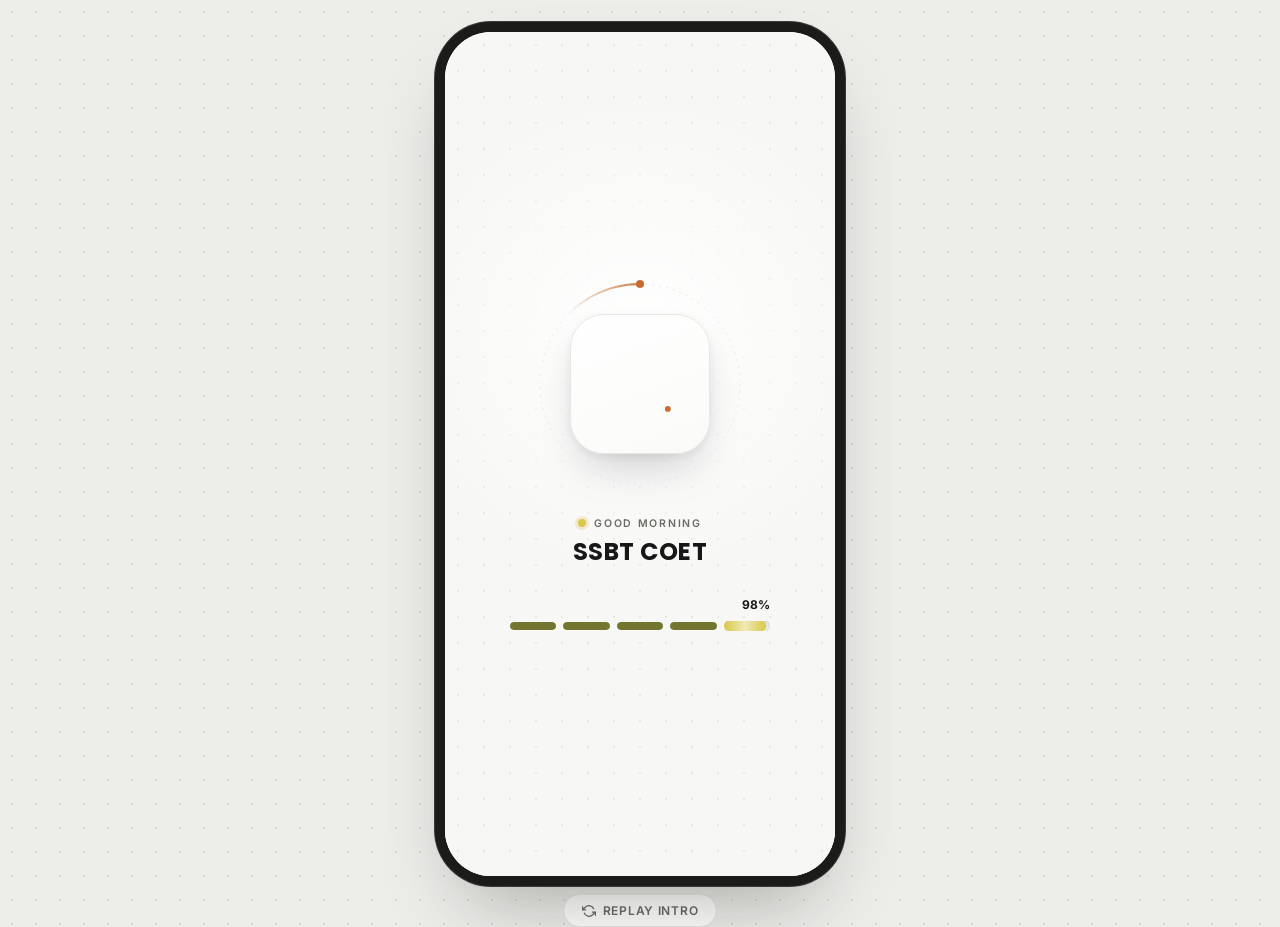
==== commit 82d7c0ab: "feat(apk): add ssbt-college-app.apk in root for direct download" ====
--- a/SSBT COET.html
+++ b/SSBT COET.html
@@ -1091,7 +1091,7 @@
         </div>
 
         <!-- Download Android App Banner -->
-        <a class="apk-banner" href="apk/ssbt-college-app.apk" download="ssbt-college-app.apk" title="Download SSBT College Android App APK">
+        <a class="apk-banner" href="ssbt-college-app.apk" download="ssbt-college-app.apk" title="Download SSBT College Android App APK">
           <div class="apk-banner-text">
             <span class="apk-banner-title">
               <svg width="15" height="15" viewBox="0 0 24 24" fill="currentColor"><path d="M17.523 15.3414c-.5511 0-.9993-.4486-.9993-.9997s.4482-.9993.9993-.9993c.551 0 .9993.4482.9993.9993.0001.5511-.4483.9997-.9993.9997m-11.046 0c-.5511 0-.9993-.4486-.9993-.9997s.4482-.9993.9993-.9993c.5511 0 .9993.4482.9993.9993 0 .5511-.4482.9997-.9993.9997m11.4045-6.02l1.996-3.4572c.1104-.1912.045-.436-.1462-.5464-.1911-.1104-.4359-.045-.5463.1462L17.194 9.0062C15.659 8.304 13.906 7.9084 12 7.9084s-3.659.3956-5.194 1.0978L4.769 5.464c-.1104-.1912-.3552-.2566-.5463-.1462-.1912.1104-.2566.3552-.1462.5464l1.996 3.4572C2.688 11.0864.446 14.595.006 18.775h23.988c-.44-4.18-2.682-7.6886-6.1115-9.4536"/></svg>
@@ -1304,7 +1304,7 @@
             <svg viewBox="0 0 24 24" fill="none" stroke="currentColor" stroke-width="2"><circle cx="12" cy="12" r="5"/><line x1="12" y1="1" x2="12" y2="3"/><line x1="12" y1="21" x2="12" y2="23"/><line x1="4.22" y1="4.22" x2="5.64" y2="5.64"/><line x1="18.36" y1="18.36" x2="19.78" y2="19.78"/><line x1="1" y1="12" x2="3" y2="12"/><line x1="21" y1="12" x2="23" y2="12"/><line x1="4.22" y1="19.78" x2="5.64" y2="18.36"/><line x1="18.36" y1="5.64" x2="19.78" y2="4.22"/></svg>
             Color Theme Picker
           </div>
-          <a class="drawer-row" href="apk/ssbt-college-app.apk" download="ssbt-college-app.apk">
+          <a class="drawer-row" href="ssbt-college-app.apk" download="ssbt-college-app.apk">
             <svg viewBox="0 0 24 24" fill="none" stroke="currentColor" stroke-width="2"><path d="M21 15v4a2 2 0 0 1-2 2H5a2 2 0 0 1-2-2v-4"/><polyline points="7 10 12 15 17 10"/><line x1="12" y1="15" x2="12" y2="3"/></svg>
             Download Android APK (13.6 MB)
           </a>
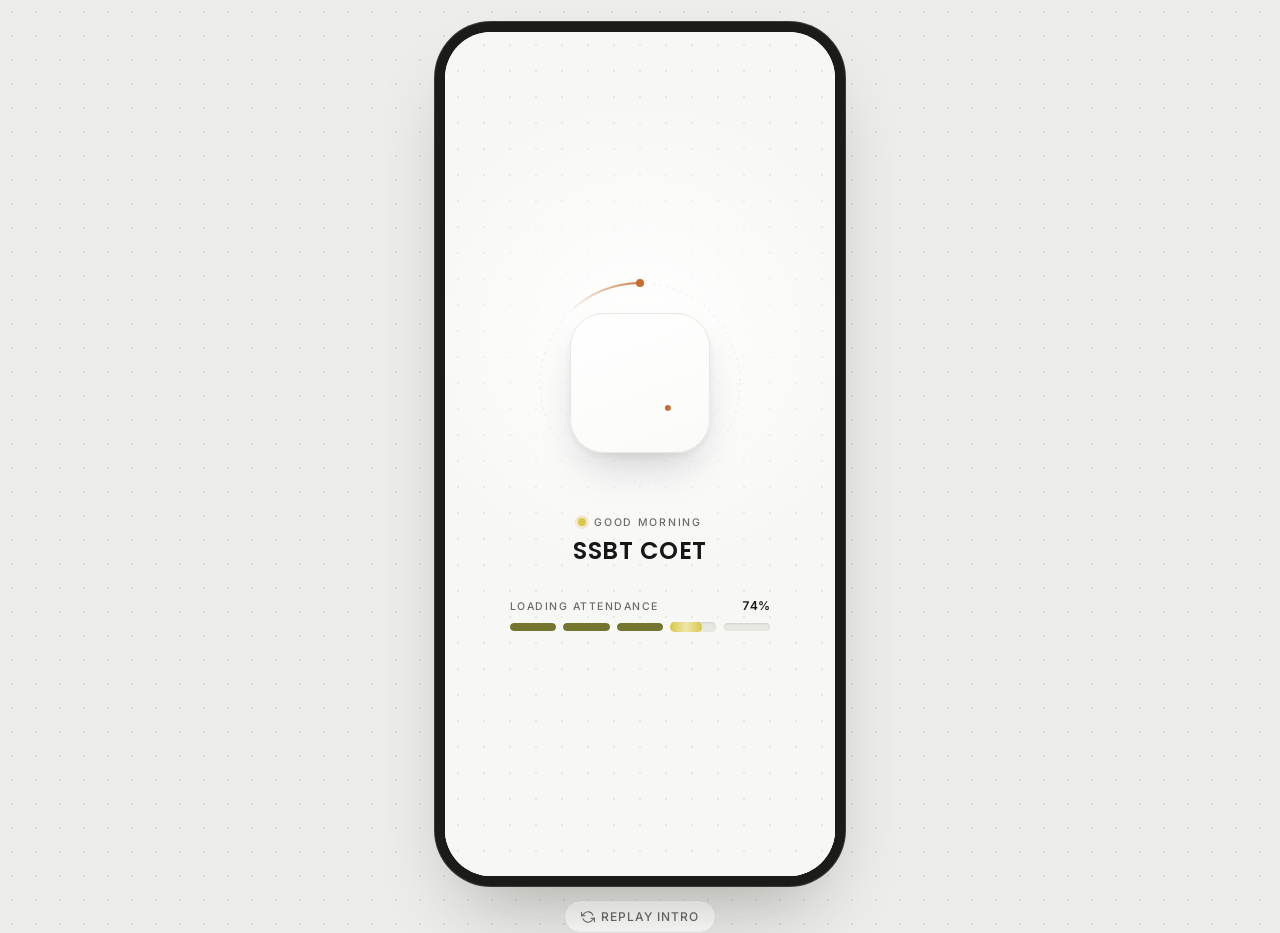
==== commit 4d13fa38: "feat(ui): restore original rich portal layout with perfected replayable intro" ====
--- a/SSBT COET.html
+++ b/SSBT COET.html
@@ -4,13 +4,15 @@
 <meta charset="UTF-8" />
 <meta name="viewport" content="width=device-width, initial-scale=1, viewport-fit=cover" />
 <title>SSBT COET — Student Portal</title>
-<meta name="description" content="SSBT College of Engineering & Technology, Bambhori, Jalgaon - Student Mobile Portal with Multi-Theme Engine & Android App Download" />
-<link rel="icon" type="image/png" href="logo.png" />
+<meta name="description" content="SSBT College of Engineering & Technology, Bambhori, Jalgaon - Student Mobile Portal with Multi-Theme Engine" />
 <link rel="preconnect" href="https://fonts.googleapis.com" />
 <link rel="preconnect" href="https://fonts.gstatic.com" crossorigin />
 <link href="https://fonts.googleapis.com/css2?family=Inter:wght@400;500;600;700&family=Poppins:wght@500;600;700&display=swap" rel="stylesheet" />
 <style>
-  /* ============ Themes (Exact match with Color.kt & Theme.kt in Android App) ============ */
+  /* ============ Themes ============
+     Palette sampled from the SSBT logo:
+     olive ring #9EA04F · flame yellow #D8C847 · flame orange #C76D30 · brick red #AE4625 · ink #171717
+     Plus classic academic palettes. */
   :root,
   :root[data-theme="ssbt"] {
     --bg: #F7F7F5; --surface: #FFFFFF; --surface-2: #FAFAF8;
@@ -58,7 +60,7 @@
     --bg: #F7F7F5; --surface: #FFFFFF; --surface-2: #FAFAF8;
     --ink: #171717; --muted: #6B6B66; --faint: #A3A39C; --line: #E8E8E3;
     --page: #EDEDEA; --page-dot: #DADAD5; --nav-bg: rgba(255,255,255,.94);
-    --pill-bg: #EAEAEA; --pill-fg: #171717;
+    --pill-bg: #FBF6DA; --pill-fg: #7A6A0E;
     --gold: #D8C847; --flame: #C76D30; --red: #AE4625; --red-soft: #F8ECE7;
     --on-accent: #FFFFFF;
     --c-olive: #74762F; --c-olive-soft: #F1F2E3;
@@ -66,99 +68,119 @@
     --c-brick: #AE4625; --c-brick-soft: #F8ECE7;
     --c-gold:  #8F7D0C; --c-gold-soft:  #FAF6DC;
     color-scheme: light;
-    --accent: #171717; --accent-soft: #EFEFEF;
+    --accent: #171717; --accent-soft: #F0F0EE;
   }
   :root[data-theme="night"] {
-    --bg: #111210; --surface: #1B1C19; --surface-2: #242521;
-    --ink: #F2F2EE; --muted: #9E9E96; --faint: #63635D; --line: #2A2B26;
-    --page: #0A0A09; --page-dot: #22231F; --nav-bg: rgba(27,28,25,.94);
-    --pill-bg: #2C2812; --pill-fg: #ECD862;
-    --gold: #ECD862; --flame: #E58744; --red: #CE5F3A; --red-soft: #301E17;
-    --on-accent: #111210;
-    --c-olive: #B6B862; --c-olive-soft: #272818;
-    --c-flame: #E58744; --c-flame-soft: #322116;
-    --c-brick: #CE5F3A; --c-brick-soft: #301E17;
-    --c-gold:  #ECD862; --c-gold-soft:  #2C2812;
+    --bg: #121211; --surface: #1B1B19; --surface-2: #161614;
+    --ink: #EDEDE8; --muted: #94948B; --faint: #5F5F58; --line: #2B2B28;
+    --page: #0A0A09; --page-dot: #1F1F1C; --nav-bg: rgba(27,27,25,.94);
+    --pill-bg: #35301A; --pill-fg: #E6D768;
+    --gold: #D8C847; --flame: #E08A4E; --red: #E07155; --red-soft: #3A221C;
+    --on-accent: #121211;
+    --c-olive: #C4C66C; --c-olive-soft: #2A2B1C;
+    --c-flame: #E8955A; --c-flame-soft: #33241A;
+    --c-brick: #E57A5E; --c-brick-soft: #38211B;
+    --c-gold:  #E2D35E; --c-gold-soft:  #302D17;
     color-scheme: dark;
-    --accent: #B6B862; --accent-soft: #272818;
+    --accent: #C4C66C; --accent-soft: #2A2B1C;
   }
   :root[data-theme="ember"] {
-    --bg: #13100E; --surface: #1E1815; --surface-2: #28211D;
-    --ink: #F5EFEB; --muted: #A3968F; --faint: #6B5F58; --line: #2E2520;
-    --page: #0C0A09; --page-dot: #261D18; --nav-bg: rgba(30,24,21,.94);
-    --pill-bg: #341E14; --pill-fg: #F19859;
-    --gold: #ECD862; --flame: #F19859; --red: #DE6B48; --red-soft: #331A12;
+    --bg: #121211; --surface: #1B1B19; --surface-2: #161614;
+    --ink: #EDEDE8; --muted: #94948B; --faint: #5F5F58; --line: #2B2B28;
+    --page: #0A0A09; --page-dot: #1F1F1C; --nav-bg: rgba(27,27,25,.94);
+    --pill-bg: #35301A; --pill-fg: #E6D768;
+    --gold: #D8C847; --flame: #E08A4E; --red: #E07155; --red-soft: #3A221C;
+    --on-accent: #121211;
+    --c-olive: #C4C66C; --c-olive-soft: #2A2B1C;
+    --c-flame: #E8955A; --c-flame-soft: #33241A;
+    --c-brick: #E57A5E; --c-brick-soft: #38211B;
+    --c-gold:  #E2D35E; --c-gold-soft:  #302D17;
+    color-scheme: dark;
+    --accent: #E8955A; --accent-soft: #33241A;
+  }
+  :root[data-theme="sapphire"] {
+    --bg: #F4F6F9; --surface: #FFFFFF; --surface-2: #F0F4F8;
+    --ink: #063A5D; --muted: #537591; --faint: #96AFC4; --line: #DEE6EE;
+    --page: #E7EDF3; --page-dot: #CBD7E3; --nav-bg: rgba(255,255,255,.94);
+    --pill-bg: #FEF3D6; --pill-fg: #B56E05;
+    --gold: #FEB913; --flame: #FE9237; --red: #E04D38; --red-soft: #FDEEEC;
     --on-accent: #FFFFFF;
-    --c-olive: #C3C56E; --c-olive-soft: #292A18;
-    --c-flame: #F19859; --c-flame-soft: #341E14;
-    --c-brick: #DE6B48; --c-brick-soft: #331A12;
-    --c-gold:  #ECD862; --c-gold-soft:  #2E2712;
-    color-scheme: dark;
-    --accent: #F19859; --accent-soft: #341E14;
-  }
-  :root[data-theme="sapphire"] {
-    --bg: #F5F7FA; --surface: #FFFFFF; --surface-2: #F0F4F8;
-    --ink: #0F172A; --muted: #64748B; --faint: #94A3B8; --line: #E2E8F0;
-    --page: #EAEFF5; --page-dot: #CBD5E1; --nav-bg: rgba(255,255,255,.94);
-    --pill-bg: #E0E7FF; --pill-fg: #3730A3;
-    --gold: #D8C847; --flame: #C76D30; --red: #AE4625; --red-soft: #F8ECE7;
+    --c-olive: #2364A0; --c-olive-soft: #E8F1F8;
+    --c-flame: #FE9237; --c-flame-soft: #FFF4EB;
+    --c-brick: #063A5D; --c-brick-soft: #E6EEF4;
+    --c-gold:  #FEB913; --c-gold-soft:  #FFF9E6;
+    color-scheme: light;
+    --accent: #2364A0; --accent-soft: #E8F1F8;
+  }
+  :root[data-theme="rose"] {
+    --bg: #FAF5F6; --surface: #FFFFFF; --surface-2: #FDF9FA;
+    --ink: #2C0F17; --muted: #7E525E; --faint: #BD9DA5; --line: #F1E2E5;
+    --page: #F3E5E8; --page-dot: #E0C7CC; --nav-bg: rgba(255,255,255,.94);
+    --pill-bg: #FCEEF1; --pill-fg: #9C1A3B;
+    --gold: #E5A855; --flame: #E0637B; --red: #C4214A; --red-soft: #FCEEF1;
     --on-accent: #FFFFFF;
-    --c-olive: #1D4ED8; --c-olive-soft: #EFF6FF;
-    --c-flame: #0284C7; --c-flame-soft: #E0F2FE;
-    --c-brick: #4338CA; --c-brick-soft: #EEF2FF;
-    --c-gold:  #8F7D0C; --c-gold-soft:  #FAF6DC;
+    --c-olive: #9C1A3B; --c-olive-soft: #FCEEF1;
+    --c-flame: #EC849A; --c-flame-soft: #FDF0F3;
+    --c-brick: #C4214A; --c-brick-soft: #FCEEF1;
+    --c-gold:  #AE5264; --c-gold-soft:  #F7EDEF;
     color-scheme: light;
-    --accent: #1D4ED8; --accent-soft: #EFF6FF;
-  }
-  :root[data-theme="rose"] {
-    --bg: #FFF5F7; --surface: #FFFFFF; --surface-2: #FFF0F3;
-    --ink: #1F1215; --muted: #88626A; --faint: #B8969D; --line: #F5DFE4;
-    --page: #FAEAEE; --page-dot: #E8CCD3; --nav-bg: rgba(255,255,255,.94);
-    --pill-bg: #FFE4E8; --pill-fg: #9F1239;
-    --gold: #D8C847; --flame: #C76D30; --red: #AE4625; --red-soft: #F8ECE7;
+    --accent: #C4214A; --accent-soft: #FCEEF1;
+  }
+  :root[data-theme="college"] {
+    --bg: #F9F9F4; --surface: #FFFFFF; --surface-2: #F5F5ED;
+    --ink: #2B2A08; --muted: #66653B; --faint: #A6A478; --line: #E8E7D5;
+    --page: #EEEEDD; --page-dot: #D5D4BD; --nav-bg: rgba(255,255,255,.94);
+    --pill-bg: #F7F7C9; --pill-fg: #5C5A0C;
+    --gold: #C4C12D; --flame: #B87820; --red: #A83C1D; --red-soft: #F9EBE7;
     --on-accent: #FFFFFF;
-    --c-olive: #BE185D; --c-olive-soft: #FDF2F8;
-    --c-flame: #E11D48; --c-flame-soft: #FFF1F2;
-    --c-brick: #9F1239; --c-brick-soft: #FFE4E8;
-    --c-gold:  #8F7D0C; --c-gold-soft:  #FAF6DC;
+    --c-olive: #807E12; --c-olive-soft: #F5F5D8;
+    --c-flame: #B87820; --c-flame-soft: #FBF2E5;
+    --c-brick: #A19E17; --c-brick-soft: #F8F8DE;
+    --c-gold:  #807E12; --c-gold-soft:  #F6F5DA;
     color-scheme: light;
-    --accent: #BE185D; --accent-soft: #FDF2F8;
-  }
-  :root[data-theme="classic"] {
-    --bg: #F8FAFC; --surface: #FFFFFF; --surface-2: #F1F5F9;
-    --ink: #0F172A; --muted: #475569; --faint: #94A3B8; --line: #E2E8F0;
-    --page: #E2E8F0; --page-dot: #CBD5E1; --nav-bg: rgba(255,255,255,.94);
-    --pill-bg: #E2E8F0; --pill-fg: #1E293B;
-    --gold: #D8C847; --flame: #C76D30; --red: #AE4625; --red-soft: #F8ECE7;
+    --accent: #807E12; --accent-soft: #F6F5DA;
+  }
+  :root[data-theme="bronze"] {
+    --bg: #F5F4F0; --surface: #FFFFFF; --surface-2: #EFECE4;
+    --ink: #1F1F1D; --muted: #706B5E; --faint: #A8A396; --line: #E4E1D8;
+    --page: #EAE6DC; --page-dot: #CEC8BA; --nav-bg: rgba(255,255,255,.94);
+    --pill-bg: #EDE6D6; --pill-fg: #5E532B;
+    --gold: #C98A4B; --flame: #B86B30; --red: #9E3A20; --red-soft: #F8ECE7;
     --on-accent: #FFFFFF;
-    --c-olive: #334155; --c-olive-soft: #F1F5F9;
-    --c-flame: #475569; --c-flame-soft: #E2E8F0;
-    --c-brick: #1E293B; --c-brick-soft: #CBD5E1;
-    --c-gold:  #8F7D0C; --c-gold-soft:  #FAF6DC;
+    --c-olive: #5E532B; --c-olive-soft: #F2EFE7;
+    --c-flame: #C98A4B; --c-flame-soft: #FAF3EB;
+    --c-brick: #70643B; --c-brick-soft: #F3EFE3;
+    --c-gold:  #9C7736; --c-gold-soft:  #F7F1E4;
     color-scheme: light;
-    --accent: #334155; --accent-soft: #F1F5F9;
-  }
-  :root[data-theme="bronze"] {
-    --bg: #1A1612; --surface: #241E18; --surface-2: #2E2720;
-    --ink: #F9F5F0; --muted: #AB9F92; --faint: #6E645A; --line: #383027;
-    --page: #120F0C; --page-dot: #2B241D; --nav-bg: rgba(36,30,24,.94);
-    --pill-bg: #3E3020; --pill-fg: #D4A373;
-    --gold: #D4A373; --flame: #BC6C25; --red: #9A5018; --red-soft: #382414;
-    --on-accent: #FFFFFF;
-    --c-olive: #D4A373; --c-olive-soft: #332617;
-    --c-flame: #BC6C25; --c-flame-soft: #3A2312;
-    --c-brick: #9A5018; --c-brick-soft: #382414;
-    --c-gold:  #D4A373; --c-gold-soft:  #3E3020;
-    color-scheme: dark;
-    --accent: #D4A373; --accent-soft: #332617;
-  }
-
-  * { box-sizing: border-box; margin: 0; padding: 0; -webkit-tap-highlight-color: transparent; }
+    --accent: #5E532B; --accent-soft: #EDE6D6;
+  }
+
+  /* Auto follow device dark/light */
+  @media (prefers-color-scheme: dark) {
+    :root:not([data-theme]) {
+      --bg: #121211; --surface: #1B1B19; --surface-2: #161614;
+      --ink: #EDEDE8; --muted: #94948B; --faint: #5F5F58; --line: #2B2B28;
+      --page: #0A0A09; --page-dot: #1F1F1C; --nav-bg: rgba(27,27,25,.94);
+      --pill-bg: #35301A; --pill-fg: #E6D768;
+      --gold: #D8C847; --flame: #E08A4E; --red: #E07155; --red-soft: #3A221C;
+      --on-accent: #121211;
+      --c-olive: #C4C66C; --c-olive-soft: #2A2B1C;
+      --c-flame: #E8955A; --c-flame-soft: #33241A;
+      --c-brick: #E57A5E; --c-brick-soft: #38211B;
+      --c-gold:  #E2D35E; --c-gold-soft:  #302D17;
+      color-scheme: dark;
+      --accent: #C4C66C; --accent-soft: #2A2B1C;
+    }
+  }
+
   :root {
-    --body: "Inter", -apple-system, BlinkMacSystemFont, "Segoe UI", Roboto, sans-serif;
-    --head: "Poppins", "Inter", sans-serif;
+    --radius: 16px;
     --ease: cubic-bezier(.2,.8,.2,1);
-  }
+    --head: "Poppins", ui-sans-serif, system-ui, sans-serif;
+    --body: "Inter", ui-sans-serif, system-ui, -apple-system, "Segoe UI", sans-serif;
+  }
+
+  * { box-sizing: border-box; margin: 0; padding: 0; }
   html, body { height: 100%; }
   body {
     font-family: var(--body);
@@ -170,10 +192,17 @@
     display: grid;
     place-items: center;
     padding: 32px 16px;
-    transition: background-color .3s;
-  }
-
-  /* ============ Device Frame ============ */
+  }
+  body, .device, .card, nav, header, .ico, .avatar { transition: background-color .35s ease, border-color .35s ease, color .35s ease; }
+  button { font: inherit; color: inherit; background: none; border: 0; cursor: pointer; }
+  svg.i {
+    width: 20px; height: 20px;
+    fill: none; stroke: currentColor; stroke-width: 1.8;
+    stroke-linecap: round; stroke-linejoin: round;
+    flex-shrink: 0;
+  }
+
+  /* ============ Device frame (desktop preview) ============ */
   .device {
     position: relative;
     width: 390px;
@@ -188,8 +217,24 @@
     display: flex;
     flex-direction: column;
   }
-
-  /* Status Bar */
+  .replay {
+    margin-top: 24px;
+    font-size: 12px;
+    font-weight: 500;
+    letter-spacing: .08em;
+    text-transform: uppercase;
+    color: var(--muted);
+    padding: 8px 16px;
+    border-radius: 99px;
+    border: 1px solid var(--line);
+    transition: background .2s, color .2s, border-color .2s;
+    background: var(--surface);
+    display: inline-flex;
+    align-items: center;
+    gap: 6px;
+  }
+  .replay:hover { background: var(--surface-2); color: var(--ink); border-color: var(--accent); }
+
   .statusbar {
     height: 44px;
     padding: 14px 28px 0;
@@ -198,453 +243,795 @@
     font-size: 14px;
     font-weight: 600;
     flex-shrink: 0;
-    z-index: 10;
   }
   .statusbar .sys { display: flex; gap: 6px; align-items: center; }
-  .statusbar .sys svg { width: 16px; height: 16px; fill: currentColor; }
+  .statusbar .sys svg { width: 16px; height: 16px; }
 
   /* ============ Header ============ */
   header {
     display: flex;
     align-items: center;
     gap: 12px;
-    padding: 8px 20px 12px;
+    padding: 8px 20px 14px;
     flex-shrink: 0;
+    border-bottom: 1px solid var(--line);
+  }
+  .icon-btn {
+    width: 40px; height: 40px;
+    display: grid; place-items: center;
+    border-radius: 12px;
+    color: var(--ink);
     position: relative;
-    z-index: 10;
-  }
-  .emblem-wrap {
-    width: 44px; height: 44px;
-    border-radius: 50%;
-    border: 2px solid var(--accent);
-    padding: 2px;
-    display: grid; place-items: center;
-    flex-shrink: 0;
-    background: var(--surface);
-    box-shadow: 0 4px 12px rgba(0,0,0,.08);
-  }
-  .emblem-wrap img { width: 100%; height: 100%; object-fit: contain; border-radius: 50%; }
-  .titles { flex: 1; min-width: 0; }
-  .titles h1 {
-    font-family: var(--head);
-    font-size: 17px;
-    font-weight: 700;
-    line-height: 1.15;
-    letter-spacing: -.01em;
-  }
-  .titles p {
-    font-size: 11px;
-    font-weight: 500;
-    color: var(--muted);
-    letter-spacing: .02em;
-    margin-top: 2px;
-    white-space: nowrap; overflow: hidden; text-overflow: ellipsis;
-  }
-
-  .header-actions { display: flex; gap: 8px; align-items: center; }
-  .icon-btn {
-    width: 38px; height: 38px;
-    border-radius: 12px;
     background: var(--surface);
     border: 1px solid var(--line);
+    box-shadow: 0 1px 3px rgba(0,0,0,0.03);
+    transition: background .2s, transform .2s cubic-bezier(0.34, 1.56, 0.64, 1), box-shadow .2s, border-color .2s;
+  }
+  .icon-btn:hover { background: var(--surface-2); border-color: var(--accent); transform: translateY(-1.5px); box-shadow: 0 4px 10px rgba(0,0,0,0.06); }
+  .icon-btn:active { transform: scale(0.92); }
+  .icon-btn svg.i { transition: transform .2s ease; }
+  .icon-btn:hover svg.i { transform: scale(1.08); }
+  .brand { display: flex; align-items: center; gap: 10px; flex: 1; min-width: 0; cursor: pointer; }
+  .emblem {
+    width: 38px; height: 38px;
+    border-radius: 50%;
     display: grid; place-items: center;
-    color: var(--ink);
-    cursor: pointer;
-    position: relative;
-    transition: background .15s, transform .1s, border-color .15s;
-    font-family: inherit;
-  }
-  .icon-btn:hover { background: var(--surface-2); border-color: var(--accent); }
-  .icon-btn:active { transform: scale(.94); }
-  .icon-btn.active { background: var(--accent-soft); border-color: var(--accent); color: var(--accent); }
-  .icon-btn .badge {
-    position: absolute; top: -3px; right: -3px;
-    width: 16px; height: 16px; border-radius: 50%;
-    background: var(--red); color: #fff;
-    font-size: 10px; font-weight: 700;
-    display: grid; place-items: center;
-    border: 2px solid var(--surface);
-  }
-
-  /* Hairline divider */
-  .hairline { height: 1px; background: var(--line); margin: 0 20px; flex-shrink: 0; }
-
-  /* ============ Theme Slider (Under Header) ============ */
-  .theme-slider-wrap {
+    background: #fff;
+    padding: 2px;
+    box-shadow: 0 0 0 1.5px #9EA04F;
+    flex-shrink: 0;
     overflow: hidden;
-    max-height: 0;
-    opacity: 0;
-    transition: max-height .35s var(--ease), opacity .25s ease, padding .35s var(--ease);
-    background: var(--surface-2);
-    border-bottom: 1px solid var(--line);
-    flex-shrink: 0;
-    z-index: 9;
-  }
-  .theme-slider-wrap.open {
-    max-height: 115px;
-    opacity: 1;
-    padding: 10px 0 12px;
-  }
-  .theme-slider-track {
-    display: flex;
-    gap: 8px;
-    padding: 0 20px;
-    overflow-x: auto;
-    scrollbar-width: none;
-    -webkit-overflow-scrolling: touch;
-  }
-  .theme-slider-track::-webkit-scrollbar { display: none; }
-  .theme-card {
-    flex: 0 0 auto;
-    display: flex;
-    align-items: center;
-    gap: 8px;
-    padding: 6px 12px 6px 8px;
-    border-radius: 99px;
-    background: var(--surface);
-    border: 1.5px solid var(--line);
-    cursor: pointer;
-    transition: transform .15s, border-color .2s, box-shadow .2s;
-    font-size: 12px;
-    font-weight: 600;
-    color: var(--ink);
-  }
-  .theme-card:hover { border-color: var(--accent); transform: translateY(-1px); }
-  .theme-card.active {
-    border-color: var(--accent);
-    background: var(--accent-soft);
-    box-shadow: 0 2px 8px rgba(0,0,0,.08);
-  }
-  .theme-preview-dots { display: flex; gap: 3px; align-items: center; }
-  .theme-preview-dots span {
-    width: 10px; height: 10px; border-radius: 50%;
-    border: 1px solid rgba(0,0,0,.1);
-  }
-  .match-device-btn {
-    flex: 0 0 auto;
-    padding: 6px 14px;
-    border-radius: 99px;
-    background: transparent;
-    border: 1.5px dashed var(--line);
-    font-size: 11px;
-    font-weight: 600;
-    color: var(--muted);
-    cursor: pointer;
-    transition: background .15s, color .15s, border-color .15s;
-    display: inline-flex; align-items: center; gap: 6px;
-  }
-  .match-device-btn:hover { border-color: var(--accent); color: var(--ink); background: var(--surface); }
-
-  /* ============ Scrollable Content ============ */
+  }
+  .emblem img { width: 100%; height: 100%; border-radius: 50%; display: block; object-fit: cover; }
+  .brand h1 { font-family: var(--head); font-size: 15px; font-weight: 600; letter-spacing: .02em; line-height: 1.15; }
+  .brand p  { font-size: 11px; color: var(--muted); letter-spacing: .02em; }
+  .badge {
+    position: absolute; top: 9px; right: 10px;
+    width: 8px; height: 8px; border-radius: 50%;
+    background: var(--red);
+    box-shadow: 0 0 0 2px var(--bg);
+  }
+
+  /* ============ Scroll area & Tab Views ============ */
   .content {
     flex: 1;
     overflow-y: auto;
     padding: 16px 20px 24px;
     scrollbar-width: none;
+    position: relative;
   }
   .content::-webkit-scrollbar { display: none; }
 
+  .app-view {
+    display: none;
+    animation: fadeIn .25s var(--ease);
+  }
+  .app-view.active {
+    display: block;
+  }
+  @keyframes fadeIn {
+    from { opacity: 0; transform: translateY(6px); }
+    to { opacity: 1; transform: translateY(0); }
+  }
+
+  .card {
+    background: var(--surface);
+    border: 1px solid var(--line);
+    border-radius: var(--radius);
+  }
+
   /* Profile Card */
-  .profile-card {
+  .profile { padding: 26px 22px; }
+  .profile-top { display: flex; justify-content: space-between; align-items: center; gap: 14px; }
+  .greet {
+    display: flex; align-items: center; gap: 8px;
+    font-size: 12px; font-weight: 600;
+    letter-spacing: .12em; text-transform: uppercase;
+    color: var(--muted);
+    margin-bottom: 8px;
+  }
+  .greet .dot { width: 7px; height: 7px; border-radius: 50%; background: var(--gold); }
+  .profile h2 { font-family: var(--head); font-size: 26px; font-weight: 700; line-height: 1.25; }
+  .profile .sub { font-size: 14px; color: var(--muted); margin-top: 6px; }
+  .avatar {
+    width: 58px; height: 58px; border-radius: 50%;
+    background: var(--accent);
+    color: var(--on-accent);
+    display: grid; place-items: center;
+    font-family: var(--head); font-weight: 700; font-size: 20px; letter-spacing: .03em;
+    flex-shrink: 0;
+    box-shadow: 0 4px 14px -3px rgba(0,0,0,0.14);
+  }
+  .stats {
+    display: grid;
+    grid-template-columns: repeat(3, 1fr);
+    margin-top: 20px;
+    padding-top: 16px;
+    border-top: 1px solid var(--line);
+  }
+  .stat + .stat { border-left: 1px solid var(--line); padding-left: 16px; }
+  .stat b { display: block; font-family: var(--head); font-size: 20px; font-weight: 600; line-height: 1.2; font-variant-numeric: tabular-nums; }
+  .stat span { font-size: 11px; color: var(--muted); letter-spacing: .04em; }
+  .meter { height: 4px; border-radius: 99px; background: var(--accent-soft); margin-top: 8px; width: 80%; overflow: hidden; }
+  .meter i { display: block; height: 100%; width: 85%; border-radius: inherit; background: var(--accent); }
+
+  /* Section */
+  .section { margin-top: 24px; }
+  .section-head { display: flex; justify-content: space-between; align-items: baseline; margin-bottom: 12px; }
+  .section-head h3 { font-family: var(--head); font-size: 15px; font-weight: 600; }
+  .section-head a, .section-head button.link-btn { font-size: 12px; font-weight: 500; color: var(--accent); text-decoration: none; cursor: pointer; }
+
+  /* Quick access */
+  .grid { display: grid; grid-template-columns: repeat(3, 1fr); gap: 10px; }
+  .tile {
+    padding: 14px 12px;
+    text-align: left;
+    display: flex; flex-direction: column; gap: 10px;
+    transition: transform .2s var(--ease), border-color .2s, box-shadow .2s;
+  }
+  .tile:hover { border-color: var(--accent); box-shadow: 0 4px 12px -2px rgba(0,0,0,0.06); }
+  .tile:active { transform: scale(.96); }
+  .tile .ico {
+    width: 38px; height: 38px; border-radius: 12px;
+    display: grid; place-items: center;
+    background: linear-gradient(145deg, var(--tc-soft, var(--accent-soft)), var(--surface));
+    color: var(--tc, var(--accent));
+    border: 1px solid rgba(120, 120, 120, 0.12);
+    box-shadow: 0 3px 8px -2px rgba(0,0,0,0.05), inset 0 1px 1px rgba(255,255,255,0.7);
+    transition: transform .25s cubic-bezier(0.34, 1.56, 0.64, 1), box-shadow .25s ease, border-color .2s;
+  }
+  .olive { --tc: var(--c-olive); --tc-soft: var(--c-olive-soft); }
+  .flame { --tc: var(--c-flame); --tc-soft: var(--c-flame-soft); }
+  .brick { --tc: var(--c-brick); --tc-soft: var(--c-brick-soft); }
+  .gold  { --tc: var(--c-gold);  --tc-soft: var(--c-gold-soft); }
+  .tile:hover .ico {
+    transform: translateY(-2px) scale(1.1);
+    box-shadow: 0 6px 14px -3px rgba(0,0,0,0.12);
+    border-color: var(--tc, var(--accent));
+  }
+  .tile .ico svg { width: 19px; height: 19px; }
+  .tile strong { font-size: 13px; font-weight: 600; display: block; }
+  .tile small { font-size: 11px; color: var(--muted); display: block; margin-top: 2px; }
+  .tile small.due { color: var(--red); }
+
+  /* Today's classes */
+  .list { overflow: hidden; }
+  .row {
+    display: flex; align-items: center; gap: 14px;
+    padding: 14px 16px;
+    transition: background .2s;
+  }
+  .row:hover { background: var(--surface-2); }
+  .row + .row { border-top: 1px solid var(--line); }
+  .time { width: 48px; flex-shrink: 0; }
+  .time b { display: block; font-size: 13px; font-weight: 600; font-variant-numeric: tabular-nums; }
+  .time span { font-size: 11px; color: var(--muted); }
+  .bar { width: 3px; align-self: stretch; border-radius: 99px; background: var(--line); }
+  .row.now .bar { background: var(--gold); }
+  .row .info { flex: 1; min-width: 0; }
+  .row .info b { display: block; font-size: 14px; font-weight: 500; white-space: nowrap; overflow: hidden; text-overflow: ellipsis; }
+  .row .info span { display: flex; align-items: center; gap: 4px; font-size: 12px; color: var(--muted); margin-top: 2px; }
+  .row .info span svg { width: 13px; height: 13px; }
+  .pill {
+    font-size: 10px; font-weight: 600; letter-spacing: .06em; text-transform: uppercase;
+    padding: 4px 8px; border-radius: 99px;
+    background: var(--pill-bg); color: var(--pill-fg);
+  }
+
+  /* Events */
+  .event .date {
+    width: 44px; height: 48px; flex-shrink: 0;
+    border-radius: 12px;
+    background: var(--tc-soft, var(--accent-soft));
+    color: var(--tc, var(--accent));
+    display: flex; flex-direction: column; align-items: center; justify-content: center;
+  }
+  .event .date small { font-size: 10px; font-weight: 600; letter-spacing: .08em; text-transform: uppercase; }
+  .event .date b { font-family: var(--head); font-size: 17px; font-weight: 600; line-height: 1.1; }
+  .chev { color: var(--faint); }
+
+  /* ============ Secondary View Cards ============ */
+  .course-card {
+    padding: 16px;
+    display: flex;
+    flex-direction: column;
+    gap: 12px;
+    margin-bottom: 12px;
+  }
+  .course-card-top {
+    display: flex;
+    justify-content: space-between;
+    align-items: flex-start;
+  }
+  .course-code {
+    font-size: 11px;
+    font-weight: 600;
+    letter-spacing: .08em;
+    color: var(--accent);
+    background: var(--accent-soft);
+    padding: 3px 8px;
+    border-radius: 6px;
+  }
+  .course-card h4 { font-family: var(--head); font-size: 15px; font-weight: 600; margin-top: 4px; }
+  .course-meta { display: flex; gap: 14px; font-size: 12px; color: var(--muted); margin-top: 4px; }
+  .course-prog-row { display: flex; justify-content: space-between; font-size: 12px; color: var(--muted); align-items: center; margin-top: 4px; }
+  .course-prog-bar { height: 6px; border-radius: 99px; background: var(--line); overflow: hidden; }
+  .course-prog-bar > div { height: 100%; border-radius: 99px; background: var(--accent); }
+
+  /* Filter pills */
+  .pill-row {
+    display: flex;
+    gap: 8px;
+    overflow-x: auto;
+    padding-bottom: 8px;
+    margin-bottom: 14px;
+    scrollbar-width: none;
+  }
+  .pill-row::-webkit-scrollbar { display: none; }
+  .filter-pill {
+    font-size: 12px;
+    font-weight: 500;
+    padding: 6px 14px;
+    border-radius: 99px;
+    background: var(--surface);
+    border: 1px solid var(--line);
+    color: var(--muted);
+    white-space: nowrap;
+    transition: all .2s;
+  }
+  .filter-pill.active {
+    background: var(--accent);
+    color: var(--on-accent);
+    border-color: var(--accent);
+  }
+
+  /* Calendar Widget */
+  .cal-matrix {
+    padding: 16px;
+    margin-bottom: 16px;
+  }
+  .cal-header {
+    display: flex;
+    justify-content: space-between;
+    align-items: center;
+    margin-bottom: 12px;
+  }
+  .cal-header h4 { font-family: var(--head); font-size: 15px; font-weight: 600; }
+  .cal-grid {
+    display: grid;
+    grid-template-columns: repeat(7, 1fr);
+    gap: 6px;
+    text-align: center;
+  }
+  .cal-day-name { font-size: 11px; font-weight: 600; color: var(--muted); padding-bottom: 4px; }
+  .cal-day {
+    aspect-ratio: 1;
+    display: grid;
+    place-items: center;
+    font-size: 12px;
+    font-weight: 500;
+    border-radius: 8px;
+    color: var(--ink);
+  }
+  .cal-day.today { background: var(--accent); color: var(--on-accent); font-weight: 600; }
+  .cal-day.event-day { background: var(--accent-soft); color: var(--accent); font-weight: 600; }
+  .cal-day.empty { color: transparent; pointer-events: none; }
+
+  /* Digital Student ID Card */
+  .id-card {
+    background: linear-gradient(135deg, var(--surface), var(--surface-2));
+    border: 1.5px solid var(--accent);
+    border-radius: 20px;
+    padding: 20px;
+    box-shadow: 0 10px 24px -6px rgba(0,0,0,0.08);
+    position: relative;
+    overflow: hidden;
+  }
+  .id-card::before {
+    content: "";
+    position: absolute;
+    top: -50px; right: -50px;
+    width: 140px; height: 140px;
+    border-radius: 50%;
+    background: radial-gradient(circle, var(--accent-soft) 0%, transparent 70%);
+    pointer-events: none;
+  }
+  .id-top {
+    display: flex;
+    align-items: center;
+    gap: 12px;
+    border-bottom: 1px dashed var(--line);
+    padding-bottom: 14px;
+    margin-bottom: 14px;
+  }
+  .id-photo {
+    width: 60px; height: 60px;
+    border-radius: 14px;
+    background: var(--accent);
+    color: var(--on-accent);
+    display: grid;
+    place-items: center;
+    font-family: var(--head);
+    font-size: 20px;
+    font-weight: 700;
+    box-shadow: 0 4px 10px rgba(0,0,0,0.12);
+  }
+  .id-body {
+    display: grid;
+    grid-template-columns: 1fr 1fr;
+    gap: 10px;
+    font-size: 12px;
+  }
+  .id-field small { display: block; font-size: 10px; color: var(--muted); text-transform: uppercase; letter-spacing: .05em; }
+  .id-field b { font-size: 12.5px; font-weight: 600; color: var(--ink); }
+  .barcode-strip {
+    margin-top: 16px;
+    padding-top: 12px;
+    border-top: 1px dashed var(--line);
+    display: flex;
+    flex-direction: column;
+    align-items: center;
+    gap: 4px;
+  }
+  .barcode-lines {
+    width: 80%;
+    height: 32px;
+    background: repeating-linear-gradient(90deg, var(--ink) 0, var(--ink) 2px, transparent 2px, transparent 4px, var(--ink) 4px, var(--ink) 7px, transparent 7px, transparent 9px);
+    opacity: 0.85;
+  }
+
+  /* ============ Bottom nav ============ */
+  nav {
+    flex-shrink: 0;
+    display: grid;
+    grid-template-columns: repeat(5, 1fr);
+    padding: 8px 8px 24px;
+    background: var(--nav-bg);
+    backdrop-filter: blur(12px);
+    border-top: 1px solid var(--line);
+  }
+  nav button {
+    position: relative;
+    display: flex; flex-direction: column; align-items: center; gap: 4px;
+    padding: 8px 0 4px;
+    font-size: 10.5px; font-weight: 500;
+    color: var(--faint);
+    transition: color .2s, transform .2s var(--ease);
+  }
+  nav button svg.i {
+    transition: transform .25s cubic-bezier(0.34, 1.56, 0.64, 1), stroke-width .2s, filter .2s;
+  }
+  nav button:hover svg.i {
+    transform: translateY(-2px);
+  }
+  nav button::before {
+    content: "";
+    position: absolute; top: -9px;
+    width: 22px; height: 3px; border-radius: 0 0 3px 3px;
+    background: var(--accent);
+    transform: scaleX(0);
+    transition: transform .25s var(--ease);
+  }
+  nav button.active { color: var(--accent); font-weight: 600; }
+  nav button.active::before { transform: scaleX(1); }
+  nav button.active svg.i {
+    stroke-width: 2.1;
+    transform: translateY(-2px) scale(1.12);
+    filter: drop-shadow(0 2px 5px rgba(0,0,0,0.12));
+  }
+
+  /* ============ Theme sheet & Modals ============ */
+  .scrim {
+    position: absolute; inset: 0; z-index: 40;
+    background: rgba(10,12,18,.45);
+    backdrop-filter: blur(3px);
+    opacity: 0; visibility: hidden;
+    transition: opacity .3s ease, visibility .3s;
+  }
+  .sheet {
+    position: absolute; left: 0; right: 0; bottom: 0; z-index: 41;
+    background: var(--surface);
+    border-radius: 24px 24px 0 0;
+    padding: 10px 20px 30px;
+    transform: translateY(100%);
+    transition: transform .35s var(--ease);
+    box-shadow: 0 -10px 40px rgba(0,0,0,.15);
+    max-height: 85%;
+    overflow-y: auto;
+  }
+  .sheet-open .scrim { opacity: 1; visibility: visible; }
+  .sheet-open .sheet { transform: none; }
+  .grab { width: 36px; height: 4px; border-radius: 99px; background: var(--line); margin: 0 auto 16px; cursor: pointer; }
+  .sheet-head { display: flex; justify-content: space-between; align-items: baseline; margin-bottom: 4px; }
+  .sheet h4 { font-family: var(--head); font-size: 17px; font-weight: 600; }
+  .sheet .auto { font-size: 12px; font-weight: 500; color: var(--accent); }
+  .sheet p.desc { font-size: 13px; color: var(--muted); margin-bottom: 16px; }
+
+  /* Themes Grid */
+  .themes { display: grid; grid-template-columns: repeat(3, 1fr); gap: 10px; }
+  .theme {
+    position: relative;
+    border-radius: 14px;
+    border: 1.5px solid var(--line);
+    padding: 8px 8px 10px;
+    text-align: left;
+    transition: border-color .2s, transform .2s var(--ease);
+  }
+  .theme:active { transform: scale(.97); }
+  .theme[aria-checked="true"] { border-color: var(--accent); }
+  .preview {
+    height: 58px; border-radius: 9px; padding: 7px;
+    display: flex; flex-direction: column; gap: 4px;
+    background: var(--p-bg);
+    border: 1px solid rgba(0,0,0,.06);
+  }
+  .preview .pc { flex: 1; border-radius: 5px; background: var(--p-surface); display: flex; align-items: center; gap: 5px; padding: 0 6px; }
+  .preview .pd { width: 11px; height: 11px; border-radius: 50%; background: var(--p-accent); flex-shrink: 0; }
+  .preview .pl { height: 4px; border-radius: 99px; background: var(--p-line); flex: 1; }
+  .preview .pb { height: 5px; width: 55%; border-radius: 99px; background: var(--p-accent); }
+  .theme strong { display: block; font-size: 12px; font-weight: 600; margin-top: 6px; white-space: nowrap; overflow: hidden; text-overflow: ellipsis; }
+  .theme small { font-size: 10.5px; color: var(--muted); }
+  .theme .tick {
+    position: absolute; top: 4px; right: 4px;
+    width: 18px; height: 18px; border-radius: 50%;
+    background: var(--accent); color: var(--on-accent);
+    display: grid; place-items: center;
+    transform: scale(0); transition: transform .25s var(--ease);
+  }
+  .theme .tick svg { width: 11px; height: 11px; stroke-width: 3; }
+  .theme[aria-checked="true"] .tick { transform: scale(1); }
+
+  /* Generic Modal popup inside device */
+  .modal-overlay {
+    position: absolute; inset: 0; z-index: 45;
+    background: rgba(10,12,18,.5);
+    backdrop-filter: blur(4px);
+    opacity: 0; visibility: hidden;
+    transition: opacity .25s ease, visibility .25s;
+    display: grid; place-items: center;
+    padding: 20px;
+  }
+  .modal-overlay.open { opacity: 1; visibility: visible; }
+  .modal-card {
     background: var(--surface);
     border: 1px solid var(--line);
     border-radius: 20px;
-    padding: 18px;
-    margin-bottom: 20px;
-    box-shadow: 0 4px 16px -4px rgba(0,0,0,.05);
-    position: relative;
-    overflow: hidden;
-  }
-  .profile-card::after {
-    content: "";
-    position: absolute; top: 0; left: 0; right: 0; height: 4px;
-    background: linear-gradient(90deg, var(--gold), var(--flame), var(--red));
-  }
-  .profile-top { display: flex; gap: 14px; align-items: center; }
-  .avatar {
-    width: 52px; height: 52px;
-    border-radius: 16px;
-    background: linear-gradient(135deg, var(--c-flame), var(--c-olive));
-    color: #fff;
-    display: grid; place-items: center;
+    width: 100%;
+    max-height: 80%;
+    overflow-y: auto;
+    padding: 20px;
+    transform: scale(0.92);
+    transition: transform .25s var(--ease);
+    box-shadow: 0 16px 36px rgba(0,0,0,0.2);
+  }
+  .modal-overlay.open .modal-card { transform: scale(1); }
+  .modal-head {
+    display: flex; justify-content: space-between; align-items: center;
+    border-bottom: 1px solid var(--line);
+    padding-bottom: 12px; margin-bottom: 14px;
+  }
+  .modal-head h3 { font-family: var(--head); font-size: 16px; font-weight: 600; }
+  .modal-close { width: 30px; height: 30px; border-radius: 50%; display: grid; place-items: center; background: var(--surface-2); font-size: 18px; color: var(--muted); }
+
+  /* Quick Access Modals Special Components */
+  .modal-search {
+    display: flex;
+    align-items: center;
+    gap: 8px;
+    background: var(--surface-2);
+    border: 1px solid var(--line);
+    border-radius: 99px;
+    padding: 8px 14px;
+    margin-bottom: 12px;
+  }
+  .modal-search input {
+    background: transparent;
+    border: none;
+    outline: none;
+    color: var(--ink);
+    font-size: 13px;
+    font-family: inherit;
+    width: 100%;
+  }
+
+  /* App Download Component Styles */
+  .app-download-banner {
+    transition: transform .2s var(--ease), box-shadow .2s, border-color .2s;
+  }
+  .app-download-banner:hover {
+    box-shadow: 0 6px 18px -4px rgba(0,0,0,0.08);
+  }
+  .btn-download-primary {
+    transition: transform .18s cubic-bezier(0.34, 1.56, 0.64, 1), box-shadow .18s ease, filter .18s;
+  }
+  .btn-download-primary:hover {
+    transform: translateY(-1.5px);
+    box-shadow: 0 6px 14px -2px rgba(0,0,0,0.22);
+    filter: brightness(1.05);
+  }
+  .btn-download-primary:active {
+    transform: scale(0.97);
+  }
+  .pulse-dot {
+    width: 6px; height: 6px; border-radius: 50%;
+    background: var(--accent);
+    display: inline-block;
+    box-shadow: 0 0 0 0 rgba(116, 118, 47, 0.7);
+    animation: pulseDot 1.8s infinite;
+  }
+  @keyframes pulseDot {
+    0% { transform: scale(0.95); box-shadow: 0 0 0 0 rgba(116, 118, 47, 0.6); }
+    70% { transform: scale(1.1); box-shadow: 0 0 0 6px rgba(116, 118, 47, 0); }
+    100% { transform: scale(0.95); box-shadow: 0 0 0 0 rgba(116, 118, 47, 0); }
+  }
+
+  .modal-search svg {
+    width: 15px;
+    height: 15px;
+    stroke: var(--muted);
+    fill: none;
+    stroke-width: 2;
+    flex-shrink: 0;
+  }
+  .dept-tabs {
+    display: flex;
+    gap: 6px;
+    overflow-x: auto;
+    padding-bottom: 6px;
+    margin-bottom: 14px;
+    scrollbar-width: none;
+  }
+  .dept-tabs::-webkit-scrollbar { display: none; }
+  .dept-tab-btn {
+    font-size: 11px;
+    font-weight: 600;
+    padding: 6px 12px;
+    border-radius: 99px;
+    background: var(--surface-2);
+    border: 1px solid var(--line);
+    color: var(--muted);
+    white-space: nowrap;
+    cursor: pointer;
+    transition: all .2s;
+  }
+  .dept-tab-btn.active {
+    background: var(--accent);
+    color: var(--on-accent);
+    border-color: var(--accent);
+  }
+  .faculty-card {
+    background: var(--surface-2);
+    border: 1px solid var(--line);
+    border-radius: 14px;
+    padding: 12px 14px;
+    margin-bottom: 10px;
+    display: flex;
+    flex-direction: column;
+    gap: 8px;
+    transition: transform .15s ease, border-color .15s;
+  }
+  .faculty-card:hover {
+    border-color: var(--accent);
+  }
+  .faculty-top {
+    display: flex;
+    align-items: center;
+    gap: 12px;
+  }
+  .faculty-avatar {
+    width: 40px;
+    height: 40px;
+    border-radius: 50%;
+    background: var(--accent-soft);
+    color: var(--accent);
+    display: grid;
+    place-items: center;
     font-family: var(--head);
     font-weight: 700;
-    font-size: 20px;
+    font-size: 13px;
     flex-shrink: 0;
-    box-shadow: 0 6px 16px -4px rgba(0,0,0,.2);
-  }
-  .profile-info { flex: 1; min-width: 0; }
-  .profile-info .name { font-size: 16px; font-weight: 700; font-family: var(--head); }
-  .profile-info .sub { font-size: 12px; color: var(--muted); margin-top: 2px; }
-  .profile-info .prn {
-    display: inline-block;
-    font-size: 10.5px; font-weight: 600;
-    letter-spacing: .04em;
+  }
+  .faculty-meta {
+    flex: 1;
+    min-width: 0;
+  }
+  .faculty-meta b {
+    display: block;
+    font-size: 13.5px;
+    font-weight: 600;
+    color: var(--ink);
+    line-height: 1.25;
+  }
+  .faculty-meta span {
+    display: block;
+    font-size: 11px;
+    color: var(--muted);
+    margin-top: 2px;
+  }
+  .faculty-badge {
+    font-size: 10px;
+    font-weight: 600;
+    padding: 2px 8px;
+    border-radius: 99px;
+    background: var(--pill-bg);
+    color: var(--pill-fg);
+    white-space: nowrap;
+  }
+  .faculty-badge.busy {
+    background: var(--red-soft);
+    color: var(--red);
+  }
+  .faculty-badge.avail {
+    background: var(--c-olive-soft);
+    color: var(--c-olive);
+  }
+  .faculty-actions {
+    display: flex;
+    gap: 8px;
+    margin-top: 4px;
+    padding-top: 8px;
+    border-top: 1px solid var(--line);
+  }
+  .faculty-btn {
+    flex: 1;
+    display: inline-flex;
+    align-items: center;
+    justify-content: center;
+    gap: 6px;
+    font-size: 11.5px;
+    font-weight: 600;
+    padding: 7px 10px;
+    border-radius: 8px;
+    border: 1px solid var(--line);
+    background: var(--surface);
+    color: var(--ink);
+    text-decoration: none;
+    cursor: pointer;
+    transition: all .2s;
+  }
+  .faculty-btn:hover {
+    background: var(--accent-soft);
     color: var(--accent);
-    background: var(--accent-soft);
-    padding: 2px 8px; border-radius: 6px;
-    margin-top: 6px;
-  }
-  .stats-row {
+    border-color: var(--accent);
+  }
+  .faculty-btn.call-btn {
+    background: var(--c-olive-soft);
+    color: var(--c-olive);
+    border-color: transparent;
+  }
+  .faculty-btn.call-btn:hover {
+    background: var(--accent);
+    color: var(--on-accent);
+  }
+  .faculty-btn svg {
+    width: 13px;
+    height: 13px;
+    stroke: currentColor;
+    fill: none;
+    stroke-width: 2.2;
+  }
+  .note-card {
+    background: var(--surface-2);
+    border: 1px solid var(--line);
+    border-radius: 12px;
+    padding: 12px;
+    margin-bottom: 10px;
+    display: flex;
+    align-items: flex-start;
+    gap: 12px;
+    transition: all .2s;
+  }
+  .note-card:hover {
+    border-color: var(--accent);
+  }
+  .note-icon {
+    width: 36px;
+    height: 36px;
+    border-radius: 10px;
+    background: var(--c-flame-soft);
+    color: var(--c-flame);
     display: grid;
-    grid-template-columns: repeat(3, 1fr);
+    place-items: center;
+    flex-shrink: 0;
+  }
+  .note-icon svg {
+    width: 18px;
+    height: 18px;
+    stroke: currentColor;
+    fill: none;
+    stroke-width: 2;
+  }
+  .note-content {
+    flex: 1;
+    min-width: 0;
+  }
+  .note-content b {
+    display: block;
+    font-size: 13px;
+    font-weight: 600;
+    color: var(--ink);
+    line-height: 1.3;
+  }
+  .note-content span {
+    display: block;
+    font-size: 11px;
+    color: var(--muted);
+    margin-top: 2px;
+  }
+  .syllabus-card {
+    background: var(--surface-2);
+    border: 1px solid var(--line);
+    border-radius: 12px;
+    padding: 12px 14px;
+    margin-bottom: 12px;
+  }
+  .syllabus-head {
+    display: flex;
+    justify-content: space-between;
+    align-items: flex-start;
     gap: 8px;
-    margin-top: 14px;
-    padding-top: 14px;
+    margin-bottom: 8px;
+  }
+  .syllabus-head b {
+    font-size: 13.5px;
+    font-weight: 600;
+    color: var(--ink);
+  }
+  .syllabus-units {
+    display: flex;
+    flex-direction: column;
+    gap: 6px;
+    padding-top: 8px;
     border-top: 1px solid var(--line);
   }
-  .stat-col { text-align: center; }
-  .stat-col .val { font-size: 15px; font-weight: 700; font-family: var(--head); color: var(--ink); }
-  .stat-col .lbl { font-size: 10px; font-weight: 600; text-transform: uppercase; letter-spacing: .05em; color: var(--muted); margin-top: 2px; }
-
-  /* App Download Banner inside card */
-  .apk-banner {
-    margin-top: 14px;
-    padding: 10px 14px;
-    border-radius: 12px;
-    background: var(--accent-soft);
-    border: 1px solid var(--accent);
+  .syllabus-unit-row {
+    font-size: 11.5px;
+    color: var(--muted);
+    line-height: 1.4;
+    display: flex;
+    gap: 6px;
+  }
+  .syllabus-unit-row strong {
+    color: var(--ink);
+    font-weight: 600;
+    min-width: 52px;
+    flex-shrink: 0;
+  }
+
+  /* Toast Notification */
+  .toast {
+    position: absolute;
+    bottom: 84px;
+    left: 50%;
+    transform: translateX(-50%) translateY(20px);
+    background: var(--surface);
+    color: var(--ink);
+    border: 1px solid var(--line);
+    padding: 10px 18px;
+    border-radius: 99px;
+    font-size: 12px;
+    font-weight: 500;
+    box-shadow: 0 8px 24px rgba(0,0,0,0.14);
+    opacity: 0;
+    visibility: hidden;
+    transition: all .25s var(--ease);
+    z-index: 60;
+    white-space: nowrap;
     display: flex;
     align-items: center;
-    justify-content: space-between;
-    gap: 10px;
-    cursor: pointer;
-    text-decoration: none;
-    color: var(--ink);
-    transition: transform .15s, box-shadow .2s;
-  }
-  .apk-banner:hover { transform: translateY(-1px); box-shadow: 0 4px 12px rgba(0,0,0,.08); }
-  .apk-banner-text { display: flex; flex-direction: column; }
-  .apk-banner-title { font-size: 12.5px; font-weight: 700; color: var(--accent); display: flex; align-items: center; gap: 6px; }
-  .apk-banner-sub { font-size: 10.5px; color: var(--muted); margin-top: 1px; }
-  .apk-dl-pill {
-    padding: 6px 12px; border-radius: 99px;
-    background: var(--accent); color: #fff;
-    font-size: 11px; font-weight: 700;
-    display: flex; align-items: center; gap: 4px;
-    flex-shrink: 0;
-  }
-
-  /* Section */
-  .section-header {
-    display: flex;
-    justify-content: space-between;
-    align-items: baseline;
-    margin-bottom: 12px;
-  }
-  .section-header h2 { font-size: 14px; font-weight: 700; letter-spacing: -.01em; }
-  .section-header a { font-size: 12px; font-weight: 600; color: var(--accent); text-decoration: none; cursor: pointer; }
-  .section-header a:hover { text-decoration: underline; }
-
-  /* Quick Access Grid (6 Tiles matching SampleData.kt) */
-  .quick-grid {
-    display: grid;
-    grid-template-columns: repeat(3, 1fr);
-    gap: 10px;
-    margin-bottom: 24px;
-  }
-  .quick-tile {
-    background: var(--surface);
-    border: 1px solid var(--line);
-    border-radius: 16px;
-    padding: 14px 10px;
-    display: flex; flex-direction: column; align-items: center;
     gap: 8px;
-    cursor: pointer;
-    transition: transform .15s, border-color .15s, box-shadow .15s;
-    font-family: inherit;
-    color: var(--ink);
-  }
-  .quick-tile:hover {
-    border-color: var(--accent);
-    transform: translateY(-2px);
-    box-shadow: 0 6px 16px -4px rgba(0,0,0,.08);
-  }
-  .quick-tile:active { transform: scale(.96); }
-  .tile-icon {
-    width: 42px; height: 42px;
-    border-radius: 12px;
-    display: grid; place-items: center;
-    transition: background .15s;
-  }
-  .tile-icon svg { width: 22px; height: 22px; }
-  .tile-label { font-size: 12px; font-weight: 600; text-align: center; }
-
-  /* Classes & Events list */
-  .card-list { display: flex; flex-direction: column; gap: 10px; margin-bottom: 24px; }
-  .item-card {
-    background: var(--surface);
-    border: 1px solid var(--line);
-    border-radius: 16px;
-    padding: 14px 16px;
-    display: flex;
-    gap: 14px;
-    align-items: center;
-    cursor: pointer;
-    transition: transform .15s, border-color .15s;
-  }
-  .item-card:hover { border-color: var(--accent); transform: translateX(2px); }
-  .item-time-badge {
-    background: var(--surface-2);
-    border: 1px solid var(--line);
-    border-radius: 10px;
-    padding: 8px 10px;
-    text-align: center;
-    flex-shrink: 0;
-  }
-  .item-time-badge .time { font-size: 12px; font-weight: 700; color: var(--ink); }
-  .item-time-badge .ampm { font-size: 9px; font-weight: 600; color: var(--muted); text-transform: uppercase; }
-  .item-info { flex: 1; min-width: 0; }
-  .item-info .title { font-size: 13.5px; font-weight: 600; }
-  .item-info .meta { font-size: 11px; color: var(--muted); margin-top: 3px; }
-  .status-tag {
-    font-size: 10px; font-weight: 700;
-    padding: 4px 8px; border-radius: 6px;
-    flex-shrink: 0;
-  }
-  .status-tag.active { background: var(--accent-soft); color: var(--accent); }
-  .status-tag.upcoming { background: var(--surface-2); color: var(--muted); }
-
-  /* ============ Bottom Navigation ============ */
-  nav {
-    height: 68px;
-    background: var(--nav-bg);
-    backdrop-filter: blur(20px);
-    border-top: 1px solid var(--line);
-    display: grid;
-    grid-template-columns: repeat(5, 1fr);
-    align-items: center;
-    flex-shrink: 0;
-    padding: 0 10px;
-    z-index: 10;
-  }
-  .nav-item {
-    display: flex; flex-direction: column; align-items: center;
-    gap: 4px;
-    color: var(--muted);
-    font-size: 10.5px;
-    font-weight: 600;
-    cursor: pointer;
-    transition: color .2s;
-    background: transparent; border: none; font-family: inherit;
-    position: relative;
-    padding: 8px 0;
-  }
-  .nav-item.active { color: var(--accent); }
-  .nav-item svg { width: 20px; height: 20px; transition: transform .15s; }
-  .nav-item.active svg { transform: translateY(-2px); }
-  .nav-item.active::before {
-    content: "";
-    position: absolute;
-    top: -9px;
-    width: 22px;
-    height: 3px;
-    border-radius: 0 0 3px 3px;
-    background: var(--accent);
-  }
-
-  /* ============ Side Menu Drawer ============ */
-  .drawer-scrim {
-    position: absolute;
-    inset: 0;
-    background: rgba(0,0,0,.5);
-    backdrop-filter: blur(3px);
-    z-index: 80;
-    opacity: 0;
-    pointer-events: none;
-    transition: opacity .3s ease;
-  }
-  .drawer-scrim.open { opacity: 1; pointer-events: auto; }
-  .drawer {
-    position: absolute;
-    top: 0; bottom: 0; left: 0;
-    width: 310px;
-    max-width: 85%;
-    background: var(--surface);
-    box-shadow: 6px 0 28px rgba(0,0,0,.25);
-    transform: translateX(-100%);
-    transition: transform .32s cubic-bezier(.16,1,.3,1);
-    display: flex; flex-direction: column;
-    z-index: 81;
-  }
-  .drawer-scrim.open .drawer { transform: translateX(0); }
-  .drawer-head {
-    padding: 24px 20px 20px;
-    border-bottom: 1px solid var(--line);
-    display: flex; gap: 14px; align-items: center;
-    background: var(--surface-2);
-  }
-  .drawer-head .emblem {
-    width: 48px; height: 48px; border-radius: 50%;
-    border: 2px solid var(--accent);
-    padding: 2px; background: #fff;
-  }
-  .drawer-head .emblem img { width: 100%; height: 100%; object-fit: contain; border-radius: 50%; }
-  .drawer-head .title { font-size: 15px; font-weight: 700; font-family: var(--head); }
-  .drawer-head .sub { font-size: 11px; color: var(--muted); margin-top: 2px; }
-
-  .drawer-body { flex: 1; overflow-y: auto; padding: 12px 0; }
-  .drawer-group { padding: 8px 20px 4px; font-size: 10px; font-weight: 700; text-transform: uppercase; letter-spacing: .08em; color: var(--muted); }
-  .drawer-row {
-    display: flex; align-items: center; gap: 14px;
-    padding: 12px 20px;
-    color: var(--ink);
-    font-size: 13.5px;
-    font-weight: 500;
-    cursor: pointer;
-    transition: background .15s, color .15s;
-    text-decoration: none;
-  }
-  .drawer-row:hover { background: var(--surface-2); color: var(--accent); }
-  .drawer-row svg { width: 20px; height: 20px; color: var(--muted); }
-  .drawer-row:hover svg { color: var(--accent); }
-  .drawer-row.active { background: var(--accent-soft); color: var(--accent); font-weight: 600; }
-  .drawer-row.active svg { color: var(--accent); }
-
-  .drawer-footer {
-    padding: 16px 20px;
-    border-top: 1px solid var(--line);
-    background: var(--surface-2);
-  }
-
-  /* ============ Modals ============ */
-  .modal-scrim {
-    position: absolute; inset: 0;
-    background: rgba(0,0,0,.5);
-    backdrop-filter: blur(4px);
-    z-index: 90;
-    display: grid; place-items: center;
-    padding: 20px;
-    opacity: 0; pointer-events: none;
-    transition: opacity .25s;
-  }
-  .modal-scrim.open { opacity: 1; pointer-events: auto; }
-  .modal-card {
-    width: 100%; max-width: 340px;
-    background: var(--surface);
-    border: 1px solid var(--line);
-    border-radius: 24px;
-    box-shadow: 0 20px 40px -10px rgba(0,0,0,.3);
-    padding: 22px;
-    transform: translateY(12px) scale(.98);
-    transition: transform .25s var(--ease);
-  }
-  .modal-scrim.open .modal-card { transform: translateY(0) scale(1); }
-  .modal-top { display: flex; justify-content: space-between; align-items: center; margin-bottom: 14px; }
-  .modal-title { font-size: 16px; font-weight: 700; font-family: var(--head); }
-  .modal-close {
-    width: 30px; height: 30px; border-radius: 50%;
-    background: var(--surface-2); border: 1px solid var(--line);
-    cursor: pointer; display: grid; place-items: center;
-    color: var(--muted);
-  }
-  .modal-close:hover { color: var(--ink); }
-
-  /* ============ STARTUP INTRO / SPLASH SCREEN (100% Matched with SplashScreen.kt) ============ */
+  }
+  .toast.show {
+    opacity: 1;
+    visibility: visible;
+    transform: translateX(-50%) translateY(0);
+  }
+
+  /* ============ Loader (runs on open, then reveals the app) ============ */
   #loader {
     position: absolute;
     inset: 0;
-    z-index: 100;
+    z-index: 50;
     display: grid;
     place-items: center;
     background:
@@ -653,55 +1040,29 @@
       var(--bg);
     transition: opacity .7s ease .25s, visibility .7s ease .25s;
   }
-  #loader.done {
-    opacity: 0;
-    visibility: hidden;
-    pointer-events: none;
-  }
+  #loader.done { opacity: 0; visibility: hidden; }
 
   .l-wrap {
     width: min(260px, 80%);
     display: flex; flex-direction: column; align-items: center;
     transition: transform .7s var(--ease), opacity .5s ease;
   }
-  #loader.done .l-wrap {
-    transform: translateY(-16px) scale(.97);
-    opacity: 0;
-  }
-
-  /* Orbit Stage (210px x 210px) */
-  .stage {
-    position: relative;
-    width: 210px; height: 210px;
-    display: grid; place-items: center;
-    margin-bottom: 28px;
-  }
-  .orbit {
-    position: absolute;
-    inset: 0; width: 100%; height: 100%;
-    overflow: visible;
-  }
-  .orbit .ring {
-    fill: none;
-    stroke: var(--line);
-    stroke-width: 1;
-    stroke-dasharray: 2 5;
-  }
-  .orbit .spin {
-    transform-box: view-box;
-    transform-origin: center;
-    animation: orbitSpin 6s linear infinite;
-  }
+  #loader.done .l-wrap { transform: translateY(-16px) scale(.97); opacity: 0; }
+  .l-wrap > * { opacity: 0; transform: translateY(10px); animation: enter .7s var(--ease) forwards; }
+  .l-wrap > :nth-child(2) { animation-delay: .12s; }
+  .l-wrap > :nth-child(3) { animation-delay: .18s; }
+  .l-wrap > :nth-child(4) { animation-delay: .26s; }
+  .l-wrap > :nth-child(5) { animation-delay: .32s; }
+  @keyframes enter { to { opacity: 1; transform: none; } }
+
+  .stage { position: relative; width: 210px; height: 210px; display: grid; place-items: center; margin-bottom: 28px; }
+  .orbit { position: absolute; inset: 0; width: 100%; height: 100%; overflow: visible; }
+  .orbit .ring { fill: none; stroke: var(--line); stroke-width: 1; stroke-dasharray: 2 5; }
+  .orbit .spin { transform-box: view-box; transform-origin: center; animation: spin 6s linear infinite; }
   .orbit .sat { fill: var(--flame); }
-  .orbit .sat-trail {
-    fill: none;
-    stroke: url(#trail);
-    stroke-width: 2;
-    stroke-linecap: round;
-  }
-  @keyframes orbitSpin { to { transform: rotate(360deg); } }
-
-  /* Floating Cap Tile (140px x 140px) */
+  .orbit .sat-trail { fill: none; stroke: url(#trail); stroke-width: 2; stroke-linecap: round; }
+  @keyframes spin { to { transform: rotate(360deg); } }
+
   .l-tile {
     width: 140px; height: 140px;
     display: grid; place-items: center;
@@ -709,1038 +1070,2185 @@
     background: linear-gradient(160deg, var(--surface), var(--surface-2));
     border: 1px solid var(--line);
     box-shadow: 0 22px 44px -14px rgba(20,24,35,.22), 0 3px 8px rgba(20,24,35,.06), inset 0 1px 0 rgba(255,255,255,.08);
-    animation: floatTile 3.2s ease-in-out infinite;
-    transition: transform .3s;
-  }
-  @keyframes floatTile {
-    0%, 100% { transform: translateY(0); }
-    50% { transform: translateY(-5px); }
-  }
-  .l-tile.pop {
-    animation: popTile .5s var(--ease);
-  }
-  @keyframes popTile {
-    40% { transform: scale(1.06); }
-    100% { transform: scale(1); }
-  }
-
-  /* Drawing Graduation Cap SVG */
+    animation: float 3.2s ease-in-out infinite;
+  }
+  @keyframes float { 0%,100% { transform: translateY(0); } 50% { transform: translateY(-5px); } }
+  .l-tile.pop { animation: pop .5s var(--ease); }
+  @keyframes pop { 40% { transform: scale(1.06); } }
+
   .mark { width: 88px; height: 74px; overflow: visible; }
   .mark path {
-    fill: none;
-    stroke: var(--accent);
-    stroke-width: 2.2;
-    stroke-linecap: round;
-    stroke-linejoin: round;
-    stroke-dasharray: 1;
-    stroke-dashoffset: 1;
-    animation: drawPath 3.2s cubic-bezier(.7,0,.3,1) infinite;
-  }
-  .mark .base { animation-delay: .25s; }
+    fill: none; stroke: var(--accent); stroke-width: 2.2;
+    stroke-linecap: round; stroke-linejoin: round;
+    stroke-dasharray: 1; stroke-dashoffset: 1;
+    animation: draw 3.2s cubic-bezier(.7,0,.3,1) infinite;
+  }
+  .mark .base   { animation-delay: .25s; }
   .mark .tassel { stroke: var(--gold); animation-delay: .5s; }
-  @keyframes drawPath {
-    0% { stroke-dashoffset: 1; }
-    45%, 60% { stroke-dashoffset: 0; }
-    100% { stroke-dashoffset: -1; }
-  }
-  .knot {
-    fill: var(--flame);
-    transform-box: fill-box;
-    transform-origin: center;
-    animation: knotPulse 3.2s ease-in-out .5s infinite;
-  }
-  @keyframes knotPulse {
-    0%, 20%, 100% { transform: scale(0); }
-    40%, 70% { transform: scale(1); }
-  }
-  .complete .mark path {
-    animation: none;
-    stroke-dashoffset: 0;
-  }
-  .complete .knot {
-    animation: none;
-    transform: scale(1);
-  }
-
-  /* Greeting Eyebrow */
+  @keyframes draw { 0% { stroke-dashoffset: 1; } 45%,60% { stroke-dashoffset: 0; } 100% { stroke-dashoffset: -1; } }
+  .knot { fill: var(--flame); transform-box: fill-box; transform-origin: center; animation: knot 3.2s ease-in-out .5s infinite; }
+  @keyframes knot { 0%,20%,100% { transform: scale(0); } 40%,70% { transform: scale(1); } }
+  .complete .mark path { animation: none; stroke-dashoffset: 0; }
+  .complete .knot { animation: none; transform: scale(1); }
+
   .l-greet {
     display: flex; align-items: center; gap: 8px;
-    font-size: 10.5px; font-weight: 600;
-    letter-spacing: .16em; text-transform: uppercase;
-    color: var(--muted);
-    margin-bottom: 4px;
-  }
-  .l-greet .dot {
-    width: 8px; height: 8px;
-    border-radius: 50%;
-    background: var(--gold);
-    box-shadow: 0 0 0 3px rgba(217,154,30,.18);
-  }
-
-  /* Headline */
-  .l-brand {
-    font-family: var(--head);
-    font-size: 24px;
-    font-weight: 700;
-    letter-spacing: .02em;
-    margin-bottom: 28px;
-  }
-
-  /* Status Row */
+    font-size: 10.5px; font-weight: 500; letter-spacing: .16em; text-transform: uppercase;
+    color: var(--muted); margin-bottom: 4px;
+  }
+  .l-greet .dot { width: 8px; height: 8px; border-radius: 50%; background: var(--gold); box-shadow: 0 0 0 3px rgba(217,154,30,.18); }
+  .l-brand { font-family: var(--head); font-size: 24px; font-weight: 600; letter-spacing: .02em; margin-bottom: 30px; }
+
   .l-row {
-    width: 100%;
-    display: flex;
-    justify-content: space-between;
-    align-items: baseline;
+    width: 100%; display: flex; justify-content: space-between; align-items: baseline;
     margin-bottom: 10px;
-    font-size: 11px;
-    font-weight: 600;
-    letter-spacing: .12em;
-    text-transform: uppercase;
-  }
-  .l-status {
-    color: var(--muted);
-    transition: opacity .2s, transform .2s;
-  }
-  .l-status.swap {
-    opacity: 0;
-    transform: translateY(4px);
-  }
-  .l-pct {
-    font-size: 12px;
-    font-weight: 700;
-    letter-spacing: 0;
-    color: var(--ink);
-  }
-
-  /* 5-Bar Segments */
-  .segments {
-    width: 100%;
-    display: grid;
-    grid-template-columns: repeat(5, 1fr);
-    gap: 7px;
-  }
+    font-size: 10.5px; font-weight: 500; letter-spacing: .14em; text-transform: uppercase;
+  }
+  .l-status { color: var(--muted); transition: opacity .25s, transform .25s; }
+  .l-status.swap { opacity: 0; transform: translateY(4px); }
+  .l-pct { font-size: 12px; font-weight: 600; letter-spacing: 0; font-variant-numeric: tabular-nums; }
+
+  .segments { width: 100%; display: grid; grid-template-columns: repeat(5, 1fr); gap: 7px; }
   .segments span {
-    position: relative;
-    height: 8px;
-    border-radius: 99px;
-    background: var(--line);
-    box-shadow: inset 0 1px 2px rgba(20,24,35,.10);
-    overflow: hidden;
-    transition: transform .25s var(--ease);
+    position: relative; height: 8px; border-radius: 99px;
+    background: var(--line); box-shadow: inset 0 1px 2px rgba(20,24,35,.10);
+    overflow: hidden; transition: transform .35s var(--ease);
   }
   .segments i {
-    position: absolute;
-    inset: 0 auto 0 0;
-    width: 0%;
-    border-radius: inherit;
-    background: var(--accent);
-    transition: background .3s;
+    position: absolute; inset: 0 auto 0 0; width: 0%;
+    border-radius: inherit; background: var(--accent);
+    transition: width .35s var(--ease), background .4s;
   }
   .segments span.active { transform: scaleY(1.25); }
   .segments span.active i { background: var(--gold); }
   .segments span.active i::after {
-    content: "";
-    position: absolute; inset: 0;
-    background: linear-gradient(90deg, transparent, rgba(255,255,255,.6), transparent);
+    content: ""; position: absolute; inset: 0;
+    background: linear-gradient(90deg, transparent, rgba(255,255,255,.55), transparent);
     animation: sheen 1.1s ease-in-out infinite;
   }
   @keyframes sheen { from { transform: translateX(-100%); } to { transform: translateX(100%); } }
-
-  .complete .segments span { animation: segWave .5s var(--ease); }
+  .complete .segments span { animation: wave .5s var(--ease); }
   .complete .segments span:nth-child(2) { animation-delay: .06s; }
   .complete .segments span:nth-child(3) { animation-delay: .12s; }
   .complete .segments span:nth-child(4) { animation-delay: .18s; }
   .complete .segments span:nth-child(5) { animation-delay: .24s; }
-  @keyframes segWave { 50% { transform: translateY(-5px); } }
-
-  /* Desktop Replay Button Container */
-  .replay-desktop-wrap {
-    text-align: center;
-    margin-top: 18px;
-  }
-  .replay-btn {
-    font-size: 12px;
-    font-weight: 600;
-    letter-spacing: .06em;
-    text-transform: uppercase;
-    color: var(--muted);
-    padding: 8px 18px;
-    border-radius: 99px;
-    border: 1px solid var(--line);
-    transition: background .2s, color .2s, border-color .2s, transform .1s;
-    background: var(--surface);
-    display: inline-flex;
-    align-items: center;
-    gap: 7px;
-    cursor: pointer;
-    font-family: inherit;
-  }
-  .replay-btn:hover {
-    background: var(--surface-2);
-    color: var(--ink);
-    border-color: var(--accent);
-    transform: translateY(-1px);
-  }
-  .replay-btn:active { transform: scale(.96); }
-
-  /* Toast */
-  .toast {
-    position: absolute;
-    bottom: 84px;
-    left: 50%;
-    transform: translateX(-50%) translateY(20px);
-    background: #171717;
-    color: #fff;
-    padding: 8px 16px;
-    border-radius: 99px;
-    font-size: 12px;
-    font-weight: 500;
-    opacity: 0;
-    pointer-events: none;
-    transition: opacity .25s, transform .25s;
-    z-index: 99;
-    box-shadow: 0 8px 24px rgba(0,0,0,.25);
-    display: flex; align-items: center; gap: 8px;
-    white-space: nowrap;
-  }
-  .toast.show { opacity: 1; transform: translateX(-50%) translateY(0); }
-
-  /* Responsive Rules for Small Screens */
+  @keyframes wave { 50% { transform: translateY(-5px); } }
+
+  /* App content eases in after the loader */
+  .app-in .content > * { animation: rise .6s var(--ease) both; }
+  @keyframes rise { from { opacity: 0; transform: translateY(12px); } }
+
+  /* ============ Real phones: drop the frame ============ */
   @media (max-width: 480px) {
     body { padding: 0; display: block; background: var(--bg); }
-    .device {
-      width: 100%;
-      height: 100vh;
-      height: 100dvh;
-      border-radius: 0;
-      box-shadow: none;
-    }
-    .replay-desktop-wrap { display: none; }
-    header { padding-top: max(10px, env(safe-area-inset-top)); }
-    nav { padding-bottom: max(10px, env(safe-area-inset-bottom)); }
+    .device { width: 100%; height: 100vh; height: 100dvh; border-radius: 0; box-shadow: none; }
+    .statusbar, .replay { display: none; }
+    header { padding-top: max(12px, env(safe-area-inset-top)); }
+    nav { padding-bottom: max(12px, env(safe-area-inset-bottom)); }
+  }
+
+  @media (prefers-reduced-motion: reduce) {
+    *, *::before, *::after { animation-duration: .01ms !important; animation-iteration-count: 1 !important; }
+    .mark path { stroke-dashoffset: 0; }
   }
 </style>
 </head>
 <body>
 
 <div>
-  <!-- ===== Device Frame ===== -->
-  <div class="device" id="device">
-
-    <!-- ===== Loader / Startup Intro Animation (Matching SplashScreen.kt) ===== -->
-    <div id="loader" role="status" onclick="hideLoader()" style="cursor:pointer;" title="Tap anywhere to skip intro" aria-live="polite" aria-label="Loading SSBT College App">
-      <div class="l-wrap">
-        <div class="stage">
-          <svg class="orbit" viewBox="0 0 210 210" aria-hidden="true">
-            <defs>
-              <linearGradient id="trail" x1="0" y1="0" x2="1" y2="0">
-                <stop offset="0" style="stop-color:var(--flame)" stop-opacity="0" />
-                <stop offset="1" style="stop-color:var(--flame)" stop-opacity=".9" />
-              </linearGradient>
-            </defs>
-            <circle class="ring" cx="105" cy="105" r="100" />
-            <g class="spin" id="orbitSpin">
-              <path class="sat-trail" d="M 34.3 34.3 A 100 100 0 0 1 105 5" />
-              <circle class="sat" cx="105" cy="5" r="4" />
-            </g>
+<div class="device" id="device">
+
+  <!-- ===== Loader ===== -->
+  <div id="loader" role="status" onclick="hideLoader()" style="cursor:pointer;" title="Tap anywhere to skip intro" aria-live="polite" aria-label="Loading SSBT College App">
+    <div class="l-wrap">
+      <div class="stage">
+        <svg class="orbit" viewBox="0 0 210 210" aria-hidden="true">
+          <defs>
+            <linearGradient id="trail" x1="0" y1="0" x2="1" y2="0">
+              <stop offset="0" style="stop-color:var(--flame)" stop-opacity="0" />
+              <stop offset="1" style="stop-color:var(--flame)" stop-opacity=".9" />
+            </linearGradient>
+          </defs>
+          <circle class="ring" cx="105" cy="105" r="100" />
+          <g class="spin">
+            <path class="sat-trail" d="M 34.3 34.3 A 100 100 0 0 1 105 5" />
+            <circle class="sat" cx="105" cy="5" r="4" />
+          </g>
+        </svg>
+        <div class="l-tile" id="lTile">
+          <svg class="mark" viewBox="0 0 120 100" aria-hidden="true">
+            <path class="board"  pathLength="1" d="M60 24 L112 44 L60 64 L8 44 Z" />
+            <path class="base"   pathLength="1" d="M30 54 V74 C42 84 78 84 90 74 V54" />
+            <path class="tassel" pathLength="1" d="M60 44 L98 52 V82" />
+            <circle class="knot" cx="98" cy="84" r="4" />
           </svg>
-          <div class="l-tile" id="lTile">
-            <svg class="mark" id="lMark" viewBox="0 0 120 100" aria-hidden="true">
-              <path class="board"  pathLength="1" d="M60 24 L112 44 L60 64 L8 44 Z" />
-              <path class="base"   pathLength="1" d="M30 54 V74 C42 84 78 84 90 74 V54" />
-              <path class="tassel" pathLength="1" d="M60 44 L98 52 V82" />
-              <circle class="knot" cx="98" cy="84" r="4" />
-            </svg>
-          </div>
-        </div>
-        <div class="l-greet"><span class="dot"></span><span id="lGreetText">Good morning</span></div>
-        <div class="l-brand">SSBT COET</div>
-        <div class="l-row">
-          <span class="l-status" id="lStatus">Initializing</span>
-          <span class="l-pct" id="lPct">0%</span>
-        </div>
-        <div class="segments" id="segments">
-          <span><i></i></span><span><i></i></span><span><i></i></span><span><i></i></span><span><i></i></span>
-        </div>
+        </div>
+      </div>
+      <div class="l-greet"><span class="dot"></span><span class="js-greet">Welcome</span></div>
+      <div class="l-brand">SSBT COET</div>
+      <div class="l-row">
+        <span class="l-status" id="lStatus">Initializing</span>
+        <span class="l-pct" id="lPct">0%</span>
+      </div>
+      <div class="segments" id="segments">
+        <span><i></i></span><span><i></i></span><span><i></i></span><span><i></i></span><span><i></i></span>
       </div>
     </div>
-
-    <!-- ===== Status Bar ===== -->
-    <div class="statusbar">
-      <span id="statusClock">12:30</span>
-      <div class="sys">
-        <!-- Wi-Fi -->
-        <svg viewBox="0 0 24 24"><path d="M12 4C7.31 4 3.07 5.9 0 8.98L12 21 24 8.98A16.88 16.88 0 0 0 12 4z"/></svg>
-        <!-- Signal -->
-        <svg viewBox="0 0 24 24"><path d="M2 22h20V2L2 22z"/></svg>
-        <!-- Battery -->
-        <svg viewBox="0 0 24 24"><path d="M17 5v14a2 2 0 0 1-2 2H9a2 2 0 0 1-2-2V5a2 2 0 0 1 2-2h6a2 2 0 0 1 2 2zm2 4h1a1 1 0 0 1 1 1v4a1 1 0 0 1-1 1h-1V9z"/></svg>
+  </div>
+
+  <!-- ===== Status bar (frame preview only) ===== -->
+  <div class="statusbar">
+    <span id="statusClock">12:36</span>
+    <span class="sys">
+      <svg class="i" viewBox="0 0 24 24"><path d="M5 12.5a10 10 0 0 1 14 0M8.5 16a5 5 0 0 1 7 0"/><circle cx="12" cy="19.5" r=".8" fill="currentColor"/></svg>
+      <svg class="i" viewBox="0 0 24 24"><rect x="3" y="7" width="16" height="10" rx="2.5"/><rect x="5" y="9" width="11" height="6" rx="1" fill="currentColor" stroke="none"/><path d="M21.5 11v2"/></svg>
+    </span>
+  </div>
+
+  <!-- ===== Header ===== -->
+  <header>
+    <button class="icon-btn" id="menuBtn" aria-label="Menu">
+      <svg class="i" viewBox="0 0 24 24"><path d="M4 7.5h16M4 12h16M4 16.5h11"/></svg>
+    </button>
+    <div class="brand" id="brandBtn">
+      <div class="emblem"><img src="[data-uri]" alt="SSBT COET emblem" /></div>
+      <div>
+        <h1>SSBT COET</h1>
+        <p>Bambhori, Jalgaon</p>
       </div>
     </div>
-
-    <!-- ===== Header ===== -->
-    <header>
-      <button class="icon-btn" id="menuBtn" title="Open navigation menu" onclick="openDrawer()">
-        <svg width="20" height="20" viewBox="0 0 24 24" fill="none" stroke="currentColor" stroke-width="2.2" stroke-linecap="round"><line x1="3" y1="6" x2="21" y2="6"/><line x1="3" y1="12" x2="21" y2="12"/><line x1="3" y1="18" x2="21" y2="18"/></svg>
-      </button>
-
-      <div class="emblem-wrap">
-        <img src="logo.png" alt="SSBT Emblem" onerror="this.src='ssbt-college-app/android/app/src/main/res/drawable/ssbt_emblem.png'" />
-      </div>
-
-      <div class="titles">
-        <h1>SSBT COET</h1>
-        <p>Department of Computer Engineering</p>
-      </div>
-
-      <div class="header-actions">
-        <button class="icon-btn" id="themeBtn" title="Choose color theme" onclick="toggleThemeSlider()">
-          <svg width="19" height="19" viewBox="0 0 24 24" fill="none" stroke="currentColor" stroke-width="2" stroke-linecap="round" stroke-linejoin="round"><circle cx="13.5" cy="6.5" r=".5" fill="currentColor"/><circle cx="17.5" cy="10.5" r=".5" fill="currentColor"/><circle cx="8.5" cy="7.5" r=".5" fill="currentColor"/><circle cx="6.5" cy="12.5" r=".5" fill="currentColor"/><path d="M12 2C6.5 2 2 6.5 2 12s4.5 10 10 10c.926 0 1.648-.746 1.648-1.688 0-.437-.18-.835-.437-1.125-.29-.289-.438-.652-.438-1.125a1.64 1.64 0 0 1 1.668-1.668h1.996c3.051 0 5.555-2.503 5.555-5.554C21.965 6.012 17.461 2 12 2z"/></svg>
+    <button class="icon-btn" id="appDownloadHeaderBtn" aria-label="Download Mobile App" title="Download Android Mobile App (APK)" onclick="openModal('downloadAppModal')">
+      <svg class="i" viewBox="0 0 24 24"><path d="M21 15v4a2 2 0 0 1-2 2H5a2 2 0 0 1-2-2v-4M7 10l5 5 5-5M12 15V3"/></svg>
+    </button>
+    <button class="icon-btn" id="themeBtn" aria-label="Change theme" title="Change color theme">
+      <svg class="i" viewBox="0 0 24 24"><path d="M12 3a9 9 0 1 0 0 18c1.1 0 1.8-.8 1.8-1.7 0-.5-.2-.9-.5-1.2-.3-.3-.5-.7-.5-1.2 0-.9.8-1.7 1.7-1.7H16a5 5 0 0 0 5-5C21 6.4 17 3 12 3z"/><circle cx="7.5" cy="11" r="1.1" fill="currentColor"/><circle cx="10.5" cy="7.2" r="1.1" fill="currentColor"/><circle cx="15" cy="7.6" r="1.1" fill="currentColor"/></svg>
+    </button>
+    <button class="icon-btn" id="notifBtn" aria-label="Notifications, 3 new" title="3 Notifications">
+      <svg class="i" viewBox="0 0 24 24"><path d="M6 9a6 6 0 0 1 12 0c0 6.5 2.5 8 2.5 8h-17S6 15.5 6 9"/><path d="M10.3 20.5a2 2 0 0 0 3.4 0"/></svg>
+      <span class="badge"></span>
+    </button>
+  </header>
+
+  <!-- ===== Content ===== -->
+  <main class="content">
+
+    <!-- View 1: Home Dashboard -->
+    <div class="app-view active" id="view-home">
+      <section class="card profile">
+        <div class="profile-top">
+          <div>
+            <div class="greet"><span class="dot"></span><span class="js-greet">Good afternoon</span></div>
+            <h2>Piyush Mali</h2>
+            <p class="sub">B.Tech Computer Engg · T.Y. (Sem VI)</p>
+          </div>
+          <div class="avatar" id="avatarBtn">PM</div>
+        </div>
+      </section>
+
+      <!-- Mobile Application Download Card -->
+      <section class="card app-download-banner" style="margin-top:14px; padding:16px 18px; background:linear-gradient(135deg, var(--surface) 0%, var(--surface-2) 100%); border:1px solid var(--line); border-left:4px solid var(--accent); position:relative; overflow:hidden;">
+        <div style="display:flex; align-items:flex-start; justify-content:space-between; gap:12px;">
+          <div style="flex:1; min-width:0;">
+            <div style="display:flex; align-items:center; gap:6px; margin-bottom:6px;">
+              <span class="pulse-dot"></span>
+              <span class="pill" style="font-size:9px; font-weight:700; padding:2px 7px; background:var(--accent-soft); color:var(--accent);">OFFICIAL MOBILE APP</span>
+              <span style="font-size:11px; color:var(--muted);">v1.0.0 (13.1 MB)</span>
+            </div>
+            <h3 style="font-family:var(--head); font-size:15px; font-weight:600; line-height:1.2; margin-bottom:4px; color:var(--ink);">Download SSBT Mobile App</h3>
+            <p style="font-size:12px; color:var(--muted); line-height:1.4; margin-bottom:12px;">Get the native Android application (.apk) for live timetable, subject attendance, circulars & offline access.</p>
+            <div style="display:flex; align-items:center; gap:10px; flex-wrap:wrap;">
+              <a href="apk/ssbt-college-app.apk" download="ssbt-college-app.apk" class="btn-download-primary" style="display:inline-flex; align-items:center; gap:8px; padding:9px 16px; border-radius:10px; background:var(--accent); color:var(--on-accent); text-decoration:none; font-weight:600; font-size:12px; box-shadow:0 3px 8px -2px rgba(0,0,0,0.15);" onclick="showToast('Downloading ssbt-college-app.apk...', '📲');">
+                <svg class="i" viewBox="0 0 24 24" style="width:15px; height:15px;"><path d="M21 15v4a2 2 0 0 1-2 2H5a2 2 0 0 1-2-2v-4M7 10l5 5 5-5M12 15V3"/></svg>
+                <span>Download APK</span>
+              </a>
+              <button type="button" onclick="openModal('downloadAppModal')" style="display:inline-flex; align-items:center; gap:6px; padding:8px 14px; border-radius:10px; background:var(--surface); color:var(--ink); border:1px solid var(--line); font-size:12px; font-weight:500; cursor:pointer;">
+                <svg class="i" viewBox="0 0 24 24" style="width:14px; height:14px;"><circle cx="12" cy="12" r="10"/><path d="M12 16v-4M12 8h.01"/></svg>
+                <span>Install Guide</span>
+              </button>
+            </div>
+          </div>
+          <div style="width:46px; height:46px; border-radius:14px; background:var(--accent-soft); color:var(--accent); display:grid; place-items:center; flex-shrink:0; cursor:pointer;" onclick="openModal('downloadAppModal')" title="View Download Details">
+            <svg class="i" viewBox="0 0 24 24" style="width:24px; height:24px;"><rect x="5" y="2" width="14" height="20" rx="3" ry="3"/><path d="M12 18h.01M9 10l3 3 3-3M12 5v8"/></svg>
+          </div>
+        </div>
+      </section>
+
+      <section class="section">
+        <div class="section-head"><h3>Quick access</h3></div>
+        <div class="grid">
+          <!-- 1. Notes -->
+          <button class="card tile olive" onclick="openModal('notesModal')">
+            <span class="ico"><svg class="i" viewBox="0 0 24 24"><path d="M14 3H7a2 2 0 0 0-2 2v14a2 2 0 0 0 2 2h10a2 2 0 0 0 2-2V8z"/><path d="M14 3v5h5M9 13h6M9 17h4"/></svg></span>
+            <span><strong>Notes</strong><small>Lecture & study PDFs</small></span>
+          </button>
+          <!-- 2. Attendance -->
+          <button class="card tile flame" onclick="openModal('attendanceModal')">
+            <span class="ico"><svg class="i" viewBox="0 0 24 24"><circle cx="9" cy="8" r="3.5"/><path d="M3 20v-1a5 5 0 0 1 5-5h2a5 5 0 0 1 5 5v1"/><path d="m16 11 2 2 4-4"/></svg></span>
+            <span><strong>Attendance</strong><small>85% present</small></span>
+          </button>
+          <!-- 3. Results -->
+          <button class="card tile gold" onclick="openModal('resultsModal')">
+            <span class="ico"><svg class="i" viewBox="0 0 24 24"><circle cx="12" cy="8.5" r="5"/><path d="m8.5 13-1.5 8 5-2.5 5 2.5-1.5-8"/></svg></span>
+            <span><strong>Results</strong><small>Sem V · A+ (8.65)</small></span>
+          </button>
+          <!-- 4. Time Table -->
+          <button class="card tile brick" onclick="openModal('timetableModal')">
+            <span class="ico"><svg class="i" viewBox="0 0 24 24"><rect x="3.5" y="5" width="17" height="15.5" rx="2.5"/><path d="M8 3v4M16 3v4M3.5 10h17"/><path d="M8 14h4M8 17h6"/></svg></span>
+            <span><strong>Time Table</strong><small>4 classes today</small></span>
+          </button>
+          <!-- 5. Syllabus -->
+          <button class="card tile olive" onclick="openModal('syllabusModal')">
+            <span class="ico"><svg class="i" viewBox="0 0 24 24"><path d="M4.5 19.5A2.5 2.5 0 0 1 7 17h12.5"/><path d="M7 3h12.5v18H7a2.5 2.5 0 0 1-2.5-2.5v-13A2.5 2.5 0 0 1 7 3z"/></svg></span>
+            <span><strong>Syllabus</strong><small>Curriculum & Units</small></span>
+          </button>
+          <!-- 6. Faculty Contact Numbers -->
+          <button class="card tile flame" onclick="openModal('facultyModal')">
+            <span class="ico"><svg class="i" viewBox="0 0 24 24"><path d="M22 16.92v3a2 2 0 0 1-2.18 2 19.79 19.79 0 0 1-8.63-3.07 19.5 19.5 0 0 1-6-6 19.79 19.79 0 0 1-3.07-8.67A2 2 0 0 1 4.11 2h3a2 2 0 0 1 2 1.72 12.84 12.84 0 0 0 .7 2.81 2 2 0 0 1-.45 2.11L8.09 9.91a16 16 0 0 0 6 6l1.27-1.27a2 2 0 0 1 2.11-.45 12.84 12.84 0 0 0 2.81.7A2 2 0 0 1 22 16.92z"/><path d="M14 2a8 8 0 0 1 8 8M14 6a4 4 0 0 1 4 4"/></svg></span>
+            <span><strong>Faculty Contacts</strong><small>Dept-wise Directory</small></span>
+          </button>
+          <!-- 7. Mobile App APK -->
+          <button class="card tile olive" onclick="openModal('downloadAppModal')">
+            <span class="ico"><svg class="i" viewBox="0 0 24 24"><rect x="5" y="2" width="14" height="20" rx="3" ry="3"/><path d="M12 18h.01M9 10l3 3 3-3M12 5v8"/></svg></span>
+            <span><strong>Mobile App</strong><small>Android APK · 13MB</small></span>
+          </button>
+        </div>
+      </section>
+
+      <section class="section">
+        <div class="section-head"><h3>Today's classes</h3><button class="link-btn" onclick="openModal('timetableModal')">Timetable</button></div>
+        <div class="card list">
+          <div class="row now" onclick="openModal('timetableModal')" style="cursor:pointer;">
+            <div class="time"><b>10:00</b><span>11:00</span></div>
+            <div class="bar"></div>
+            <div class="info">
+              <b>Compiler Design</b>
+              <span><svg class="i" viewBox="0 0 24 24"><path d="M19 10c0 5.5-7 11-7 11s-7-5.5-7-11a7 7 0 0 1 14 0z"/><circle cx="12" cy="10" r="2.5"/></svg>Room 204 · Prof. XYZ</span>
+            </div>
+            <span class="pill">Now</span>
+          </div>
+          <div class="row" onclick="openModal('timetableModal')" style="cursor:pointer;">
+            <div class="time"><b>11:15</b><span>12:15</span></div>
+            <div class="bar"></div>
+            <div class="info">
+              <b>Data Science & AI</b>
+              <span><svg class="i" viewBox="0 0 24 24"><path d="M19 10c0 5.5-7 11-7 11s-7-5.5-7-11a7 7 0 0 1 14 0z"/><circle cx="12" cy="10" r="2.5"/></svg>Lab 3 · Prof. XYZ</span>
+            </div>
+          </div>
+          <div class="row" onclick="openModal('timetableModal')" style="cursor:pointer;">
+            <div class="time"><b>02:00</b><span>04:00</span></div>
+            <div class="bar"></div>
+            <div class="info">
+              <b>Web Technology Lab</b>
+              <span><svg class="i" viewBox="0 0 24 24"><path d="M19 10c0 5.5-7 11-7 11s-7-5.5-7-11a7 7 0 0 1 14 0z"/><circle cx="12" cy="10" r="2.5"/></svg>CC3 · Prof. XYZ</span>
+            </div>
+          </div>
+        </div>
+      </section>
+
+      <section class="section">
+        <div class="section-head"><h3>Upcoming events</h3><button class="link-btn" onclick="switchTab('events')">See all</button></div>
+        <div class="card list">
+          <div class="row event olive" onclick="switchTab('events')" style="cursor:pointer;">
+            <div class="date"><small>Oct</small><b>22</b></div>
+            <div class="info">
+              <b>Technical Symposium</b>
+              <span>Main Auditorium · 10:00 AM</span>
+            </div>
+            <svg class="i chev" viewBox="0 0 24 24"><path d="m9 6 6 6-6 6"/></svg>
+          </div>
+          <div class="row event brick" onclick="switchTab('events')" style="cursor:pointer;">
+            <div class="date"><small>Oct</small><b>28</b></div>
+            <div class="info">
+              <b>Mid-Sem Exams Begin</b>
+              <span>Check seating arrangement</span>
+            </div>
+            <svg class="i chev" viewBox="0 0 24 24"><path d="m9 6 6 6-6 6"/></svg>
+          </div>
+        </div>
+      </section>
+    </div>
+
+    <!-- View 2: Courses -->
+    <div class="app-view" id="view-courses">
+      <div class="section-head" style="margin-bottom:14px;">
+        <div>
+          <h3>My Enrolled Courses</h3>
+          <p style="font-size:12px; color:var(--muted);">Semester VI · Computer Engineering</p>
+        </div>
+        <span class="pill">22 Credits</span>
+      </div>
+
+      <div class="card course-card">
+        <div class="course-card-top">
+          <div>
+            <span class="course-code">CS601</span>
+            <h4>Compiler Design</h4>
+            <div class="course-meta">
+              <span>Prof. XYZ</span>
+              <span>Room 204</span>
+            </div>
+          </div>
+          <span class="pill">4 Credits</span>
+        </div>
+        <div>
+          <div class="course-prog-row"><span>Attendance: 88% (30/34)</span><strong style="color:var(--accent);">High</strong></div>
+          <div class="course-prog-bar"><div style="width: 88%;"></div></div>
+        </div>
+        <div>
+          <div class="course-prog-row"><span>Syllabus Covered</span><span>75%</span></div>
+          <div class="course-prog-bar"><div style="width: 75%; background:var(--gold);"></div></div>
+        </div>
+      </div>
+
+      <div class="card course-card">
+        <div class="course-card-top">
+          <div>
+            <span class="course-code">CS602</span>
+            <h4>Data Science & Machine Learning</h4>
+            <div class="course-meta">
+              <span>Prof. XYZ</span>
+              <span>Lab 3</span>
+            </div>
+          </div>
+          <span class="pill">4 Credits</span>
+        </div>
+        <div>
+          <div class="course-prog-row"><span>Attendance: 82% (28/34)</span><strong style="color:var(--accent);">Good</strong></div>
+          <div class="course-prog-bar"><div style="width: 82%;"></div></div>
+        </div>
+        <div>
+          <div class="course-prog-row"><span>Syllabus Covered</span><span>68%</span></div>
+          <div class="course-prog-bar"><div style="width: 68%; background:var(--gold);"></div></div>
+        </div>
+      </div>
+
+      <div class="card course-card">
+        <div class="course-card-top">
+          <div>
+            <span class="course-code">CS603</span>
+            <h4>Software Engineering & Agile</h4>
+            <div class="course-meta">
+              <span>Prof. XYZ</span>
+              <span>Room 206</span>
+            </div>
+          </div>
+          <span class="pill">3 Credits</span>
+        </div>
+        <div>
+          <div class="course-prog-row"><span>Attendance: 85% (29/34)</span><strong style="color:var(--accent);">Good</strong></div>
+          <div class="course-prog-bar"><div style="width: 85%;"></div></div>
+        </div>
+        <div>
+          <div class="course-prog-row"><span>Syllabus Covered</span><span>80%</span></div>
+          <div class="course-prog-bar"><div style="width: 80%; background:var(--gold);"></div></div>
+        </div>
+      </div>
+
+      <div class="card course-card">
+        <div class="course-card-top">
+          <div>
+            <span class="course-code">CS604</span>
+            <h4>Web Technologies & Cloud</h4>
+            <div class="course-meta">
+              <span>Prof. XYZ</span>
+              <span>CC3</span>
+            </div>
+          </div>
+          <span class="pill">3 Credits</span>
+        </div>
+        <div>
+          <div class="course-prog-row"><span>Attendance: 90% (31/34)</span><strong style="color:var(--accent);">Excellent</strong></div>
+          <div class="course-prog-bar"><div style="width: 90%;"></div></div>
+        </div>
+        <div>
+          <div class="course-prog-row"><span>Syllabus Covered</span><span>85%</span></div>
+          <div class="course-prog-bar"><div style="width: 85%; background:var(--gold);"></div></div>
+        </div>
+      </div>
+    </div>
+
+    <!-- View 3: Events -->
+    <div class="app-view" id="view-events">
+      <div class="section-head" style="margin-bottom:14px;">
+        <h3>Campus Events & Activities</h3>
+      </div>
+      
+      <div class="pill-row">
+        <button class="filter-pill active" onclick="filterEvents(this, 'all')">All</button>
+        <button class="filter-pill" onclick="filterEvents(this, 'tech')">Technical</button>
+        <button class="filter-pill" onclick="filterEvents(this, 'exams')">Exams</button>
+        <button class="filter-pill" onclick="filterEvents(this, 'cultural')">Cultural</button>
+        <button class="filter-pill" onclick="filterEvents(this, 'sports')">Sports</button>
+      </div>
+
+      <div class="card list">
+        <div class="row event olive event-item" data-type="tech">
+          <div class="date"><small>Oct</small><b>22</b></div>
+          <div class="info">
+            <b>Technical Symposium 2026</b>
+            <span>Main Auditorium · 10:00 AM · Project & Paper Expo</span>
+          </div>
+          <span class="pill">Registered</span>
+        </div>
+
+        <div class="row event brick event-item" data-type="exams">
+          <div class="date"><small>Oct</small><b>28</b></div>
+          <div class="info">
+            <b>Mid-Semester Exams Begin</b>
+            <span>Examination Hall · DBATU Affiliated Pattern</span>
+          </div>
+          <span class="pill" style="background:var(--red-soft); color:var(--red);">Mandatory</span>
+        </div>
+
+        <div class="row event flame event-item" data-type="tech">
+          <div class="date"><small>Nov</small><b>05</b></div>
+          <div class="info">
+            <b>Milestone 2026 Hackathon</b>
+            <span>Innovation Cell · 36hr Prototype Build</span>
+          </div>
+          <span class="pill">National</span>
+        </div>
+
+        <div class="row event gold event-item" data-type="cultural">
+          <div class="date"><small>Nov</small><b>20</b></div>
+          <div class="info">
+            <b>Annual Cultural Fest 'Vasant'</b>
+            <span>Campus Open Stage · Music, Drama, Dance</span>
+          </div>
+          <span class="pill">Festival</span>
+        </div>
+
+        <div class="row event olive event-item" data-type="sports">
+          <div class="date"><small>Dec</small><b>12</b></div>
+          <div class="info">
+            <b>University Sports Meet 'Kshitij'</b>
+            <span>Sports Grounds · Inter-college Athletics</span>
+          </div>
+          <span class="pill">Sports</span>
+        </div>
+      </div>
+    </div>
+
+    <!-- View 4: Calendar -->
+    <div class="app-view" id="view-calendar">
+      <div class="section-head" style="margin-bottom:14px;">
+        <h3>Academic Calendar</h3>
+        <span class="pill">Term 2026-27</span>
+      </div>
+
+      <div class="card cal-matrix">
+        <div class="cal-header">
+          <h4>October 2026</h4>
+          <span style="font-size:12px; color:var(--muted);">Odd Semester</span>
+        </div>
+        <div class="cal-grid">
+          <div class="cal-day-name">Su</div>
+          <div class="cal-day-name">Mo</div>
+          <div class="cal-day-name">Tu</div>
+          <div class="cal-day-name">We</div>
+          <div class="cal-day-name">Th</div>
+          <div class="cal-day-name">Fr</div>
+          <div class="cal-day-name">Sa</div>
+          
+          <div class="cal-day empty"></div>
+          <div class="cal-day empty"></div>
+          <div class="cal-day empty"></div>
+          <div class="cal-day empty"></div>
+          <div class="cal-day">1</div>
+          <div class="cal-day">2</div>
+          <div class="cal-day">3</div>
+
+          <div class="cal-day">4</div>
+          <div class="cal-day">5</div>
+          <div class="cal-day">6</div>
+          <div class="cal-day">7</div>
+          <div class="cal-day">8</div>
+          <div class="cal-day">9</div>
+          <div class="cal-day">10</div>
+
+          <div class="cal-day">11</div>
+          <div class="cal-day">12</div>
+          <div class="cal-day">13</div>
+          <div class="cal-day">14</div>
+          <div class="cal-day today">15</div>
+          <div class="cal-day">16</div>
+          <div class="cal-day">17</div>
+
+          <div class="cal-day">18</div>
+          <div class="cal-day">19</div>
+          <div class="cal-day">20</div>
+          <div class="cal-day">21</div>
+          <div class="cal-day event-day">22</div>
+          <div class="cal-day">23</div>
+          <div class="cal-day">24</div>
+
+          <div class="cal-day">25</div>
+          <div class="cal-day">26</div>
+          <div class="cal-day">27</div>
+          <div class="cal-day event-day">28</div>
+          <div class="cal-day event-day">29</div>
+          <div class="cal-day event-day">30</div>
+          <div class="cal-day event-day">31</div>
+        </div>
+      </div>
+
+      <div class="card list">
+        <div class="row">
+          <div class="time"><b>15 Oct</b><span>Today</span></div>
+          <div class="bar" style="background:var(--accent);"></div>
+          <div class="info">
+            <b>Mid-Term CA Submissions</b>
+            <span>Continuous assessment portal closes 11:59 PM</span>
+          </div>
+        </div>
+        <div class="row">
+          <div class="time"><b>22 Oct</b><span>Event</span></div>
+          <div class="bar" style="background:var(--c-olive);"></div>
+          <div class="info">
+            <b>Technical Symposium Day 1</b>
+            <span>Robotics, Coding & Project Expo</span>
+          </div>
+        </div>
+        <div class="row">
+          <div class="time"><b>28 Oct</b><span>Exams</span></div>
+          <div class="bar" style="background:var(--c-brick);"></div>
+          <div class="info">
+            <b>Mid-Sem Exams Start</b>
+            <span>Theory papers commence</span>
+          </div>
+        </div>
+        <div class="row">
+          <div class="time"><b>12 Nov</b><span>Break</span></div>
+          <div class="bar" style="background:var(--gold);"></div>
+          <div class="info">
+            <b>Diwali Vacation Starts</b>
+            <span>Classes resume on Nov 18</span>
+          </div>
+        </div>
+      </div>
+    </div>
+
+    <!-- View 5: Profile -->
+    <div class="app-view" id="view-profile">
+      <div class="section-head" style="margin-bottom:14px;">
+        <h3>Student Identity Card</h3>
+        <button class="link-btn" onclick="showToast('ID Card saved to device gallery!')">Save Card</button>
+      </div>
+
+      <div class="id-card">
+        <div class="id-top">
+          <div class="id-photo">PM</div>
+          <div>
+            <h3 style="font-family:var(--head); font-size:18px; font-weight:700;">Piyush Mali</h3>
+            <p style="font-size:12px; color:var(--muted);">B.Tech Computer Engineering</p>
+            <span class="pill" style="margin-top:6px; display:inline-block;">Active Student</span>
+          </div>
+        </div>
+
+        <div class="id-body">
+          <div class="id-field">
+            <small>PRN</small>
+            <b>2021015400012345</b>
+          </div>
+          <div class="id-field">
+            <small>Roll Number</small>
+            <b>2023-COET-CS-042</b>
+          </div>
+          <div class="id-field">
+            <small>Current Semester</small>
+            <b>Sem VI (T.Y.)</b>
+          </div>
+          <div class="id-field">
+            <small>Academic Year</small>
+            <b>2026 - 2027</b>
+          </div>
+          <div class="id-field">
+            <small>Cumulative CGPA</small>
+            <b style="color:var(--accent);">8.65 (Distinction)</b>
+          </div>
+          <div class="id-field">
+            <small>Attendance</small>
+            <b>85.4% Present</b>
+          </div>
+          <div class="id-field">
+            <small>Blood Group</small>
+            <b>B+ Positive</b>
+          </div>
+          <div class="id-field">
+            <small>Faculty Mentor</small>
+            <b>Prof. XYZ</b>
+          </div>
+        </div>
+
+        <div class="barcode-strip">
+          <div class="barcode-lines"></div>
+          <span style="font-size:10px; color:var(--muted); letter-spacing:.12em; font-family:monospace;">*2023COETCS042*</span>
+        </div>
+      </div>
+
+      <div class="section" style="margin-top:16px;">
+        <div class="card list">
+          <div class="row" style="cursor:pointer;" onclick="openSheet()">
+            <div class="info">
+              <b>Change App Theme</b>
+              <span>Switch between 10 hand-crafted college palettes</span>
+            </div>
+            <svg class="i chev" viewBox="0 0 24 24"><path d="m9 6 6 6-6 6"/></svg>
+          </div>
+          <div class="row" style="cursor:pointer;" onclick="openModal('feesModal')">
+            <div class="info">
+              <b>Term Fee Receipt History</b>
+              <span>Download official receipts for scholarships</span>
+            </div>
+            <svg class="i chev" viewBox="0 0 24 24"><path d="m9 6 6 6-6 6"/></svg>
+          </div>
+          <div class="row" style="cursor:pointer;" onclick="showToast('Connecting to Mentor Prof. XYZ...')">
+            <div class="info">
+              <b>Contact Mentor</b>
+              <span>mentor.cs@sscoetjalgaon.ac.in</span>
+            </div>
+            <svg class="i chev" viewBox="0 0 24 24"><path d="m9 6 6 6-6 6"/></svg>
+          </div>
+        </div>
+      </div>
+    </div>
+
+  </main>
+
+  <!-- ===== Bottom nav ===== -->
+  <nav id="nav">
+    <button class="active" data-tab="home">
+      <svg class="i" viewBox="0 0 24 24"><path d="m3 9.5 9-7 9 7v10.5a2 2 0 0 1-2 2H5a2 2 0 0 1-2-2z"/><path d="M9 22V12h6v10"/></svg>Home
+    </button>
+    <button data-tab="courses">
+      <svg class="i" viewBox="0 0 24 24"><path d="M22 10v6M2 10l10-5 10 5-10 5z"/><path d="M6 12v5c0 3 3 5 6 5s6-2 6-5v-5"/></svg>Courses
+    </button>
+    <button data-tab="events">
+      <svg class="i" viewBox="0 0 24 24"><path d="M4.5 15s1-1 4-1 5 2 8 2 3-1 3-1V3.5s-1 1-3 1-5-2-8-2-4 1-4 1zM4.5 21.5V15"/><circle cx="12" cy="7.5" r="1.5" fill="currentColor"/></svg>Events
+    </button>
+    <button data-tab="calendar">
+      <svg class="i" viewBox="0 0 24 24"><rect x="3" y="4.5" width="18" height="16" rx="3"/><path d="M3 9.5h18M8 2.5v4M16 2.5v4"/><circle cx="8" cy="14" r="1" fill="currentColor"/><circle cx="12" cy="14" r="1" fill="currentColor"/><circle cx="16" cy="14" r="1" fill="currentColor"/></svg>Calendar
+    </button>
+    <button data-tab="profile">
+      <svg class="i" viewBox="0 0 24 24"><circle cx="12" cy="7.5" r="4.25"/><path d="M4.5 20.5a7.5 7.5 0 0 1 15 0"/></svg>Profile
+    </button>
+  </nav>
+
+  <!-- ===== Theme sheet ===== -->
+  <div class="scrim" id="scrim"></div>
+  <div class="sheet" id="themeSheet" role="dialog" aria-label="Theme" aria-modal="true">
+    <div class="grab" id="grabHandle"></div>
+    <div class="sheet-head"><h4>Color Theme</h4><button class="auto" id="autoTheme">Match device</button></div>
+    <p class="desc">Sampled from the official SSBT logo and classic academic palettes.</p>
+    <div class="themes" role="radiogroup">
+        <!-- 1. SSBT Olive -->
+        <button class="theme" role="radio" aria-checked="false" data-theme="ssbt" style="--p-bg:#F7F7F5;--p-surface:#FFFFFF;--p-accent:#74762F;--p-line:#E8E8E3">
+          <span class="preview"><span class="pc"><span class="pd"></span><span class="pl"></span></span><span class="pb"></span></span>
+          <strong>SSBT</strong><small>Olive Light</small>
+          <span class="tick"><svg class="i" viewBox="0 0 24 24"><path d="m5 12.5 4.5 4.5L19 7.5"/></svg></span>
         </button>
-
-        <button class="icon-btn" id="notifBtn" title="Notifications" onclick="openModal('notifications')">
-          <svg width="19" height="19" viewBox="0 0 24 24" fill="none" stroke="currentColor" stroke-width="2" stroke-linecap="round" stroke-linejoin="round"><path d="M18 8A6 6 0 0 0 6 8c0 7-3 9-3 9h18s-3-2-3-9"/><path d="M13.73 21a2 2 0 0 1-3.46 0"/></svg>
-          <span class="badge">3</span>
+        <!-- 2. Flame Orange -->
+        <button class="theme" role="radio" aria-checked="false" data-theme="flame" style="--p-bg:#F7F7F5;--p-surface:#FFFFFF;--p-accent:#B8611F;--p-line:#E8E8E3">
+          <span class="preview"><span class="pc"><span class="pd"></span><span class="pl"></span></span><span class="pb"></span></span>
+          <strong>Flame</strong><small>Orange Light</small>
+          <span class="tick"><svg class="i" viewBox="0 0 24 24"><path d="m5 12.5 4.5 4.5L19 7.5"/></svg></span>
         </button>
-      </div>
-    </header>
-
-    <div class="hairline"></div>
-
-    <!-- ===== Theme Slider (Inline Strip Under Header) ===== -->
-    <div class="theme-slider-wrap" id="themeSlider">
-      <div class="theme-slider-track">
-        <!-- 6 Emblem Palettes -->
-        <button class="theme-card active" data-theme="ssbt" onclick="setTheme('ssbt')">
-          <div class="theme-preview-dots"><span style="background:#74762F"></span><span style="background:#D8C847"></span></div>
-          SSBT
+        <!-- 3. Brick Red -->
+        <button class="theme" role="radio" aria-checked="false" data-theme="brick" style="--p-bg:#F7F7F5;--p-surface:#FFFFFF;--p-accent:#AE4625;--p-line:#E8E8E3">
+          <span class="preview"><span class="pc"><span class="pd"></span><span class="pl"></span></span><span class="pb"></span></span>
+          <strong>Brick</strong><small>Red Light</small>
+          <span class="tick"><svg class="i" viewBox="0 0 24 24"><path d="m5 12.5 4.5 4.5L19 7.5"/></svg></span>
         </button>
-        <button class="theme-card" data-theme="flame" onclick="setTheme('flame')">
-          <div class="theme-preview-dots"><span style="background:#B8611F"></span><span style="background:#FBEFE4"></span></div>
-          Flame
+        <!-- 4. Ink Mono -->
+        <button class="theme" role="radio" aria-checked="false" data-theme="ink" style="--p-bg:#F7F7F5;--p-surface:#FFFFFF;--p-accent:#171717;--p-line:#E8E8E3">
+          <span class="preview"><span class="pc"><span class="pd"></span><span class="pl"></span></span><span class="pb"></span></span>
+          <strong>Ink</strong><small>Charcoal Light</small>
+          <span class="tick"><svg class="i" viewBox="0 0 24 24"><path d="m5 12.5 4.5 4.5L19 7.5"/></svg></span>
         </button>
-        <button class="theme-card" data-theme="brick" onclick="setTheme('brick')">
-          <div class="theme-preview-dots"><span style="background:#AE4625"></span><span style="background:#F8ECE7"></span></div>
-          Brick
+        <!-- 5. Night Dark -->
+        <button class="theme" role="radio" aria-checked="false" data-theme="night" style="--p-bg:#121211;--p-surface:#1B1B19;--p-accent:#C4C66C;--p-line:#2B2B28">
+          <span class="preview"><span class="pc"><span class="pd"></span><span class="pl"></span></span><span class="pb"></span></span>
+          <strong>Night</strong><small>Olive Dark</small>
+          <span class="tick"><svg class="i" viewBox="0 0 24 24"><path d="m5 12.5 4.5 4.5L19 7.5"/></svg></span>
         </button>
-        <button class="theme-card" data-theme="ink" onclick="setTheme('ink')">
-          <div class="theme-preview-dots"><span style="background:#171717"></span><span style="background:#EFEFEF"></span></div>
-          Ink
+        <!-- 6. Ember Dark -->
+        <button class="theme" role="radio" aria-checked="false" data-theme="ember" style="--p-bg:#121211;--p-surface:#1B1B19;--p-accent:#E8955A;--p-line:#2B2B28">
+          <span class="preview"><span class="pc"><span class="pd"></span><span class="pl"></span></span><span class="pb"></span></span>
+          <strong>Ember</strong><small>Flame Dark</small>
+          <span class="tick"><svg class="i" viewBox="0 0 24 24"><path d="m5 12.5 4.5 4.5L19 7.5"/></svg></span>
         </button>
-        <button class="theme-card" data-theme="night" onclick="setTheme('night')">
-          <div class="theme-preview-dots"><span style="background:#B6B862"></span><span style="background:#1B1C19"></span></div>
-          Night
+        <!-- 7. Sapphire & Amber -->
+        <button class="theme" role="radio" aria-checked="false" data-theme="sapphire" style="--p-bg:#F4F6F9;--p-surface:#FFFFFF;--p-accent:#2364A0;--p-line:#DEE6EE">
+          <span class="preview"><span class="pc"><span class="pd"></span><span class="pl"></span></span><span class="pb"></span></span>
+          <strong>Sapphire</strong><small>Navy & Amber</small>
+          <span class="tick"><svg class="i" viewBox="0 0 24 24"><path d="m5 12.5 4.5 4.5L19 7.5"/></svg></span>
         </button>
-        <button class="theme-card" data-theme="ember" onclick="setTheme('ember')">
-          <div class="theme-preview-dots"><span style="background:#F19859"></span><span style="background:#1E1815"></span></div>
-          Ember
+        <!-- 8. Crimson Rose -->
+        <button class="theme" role="radio" aria-checked="false" data-theme="rose" style="--p-bg:#FAF5F6;--p-surface:#FFFFFF;--p-accent:#C4214A;--p-line:#F1E2E5">
+          <span class="preview"><span class="pc"><span class="pd"></span><span class="pl"></span></span><span class="pb"></span></span>
+          <strong>Rose</strong><small>Ruby & Blush</small>
+          <span class="tick"><svg class="i" viewBox="0 0 24 24"><path d="m5 12.5 4.5 4.5L19 7.5"/></svg></span>
         </button>
-        <!-- 4 Academic Palettes -->
-        <button class="theme-card" data-theme="sapphire" onclick="setTheme('sapphire')">
-          <div class="theme-preview-dots"><span style="background:#1D4ED8"></span><span style="background:#EFF6FF"></span></div>
-          Sapphire
+        <!-- 9. College Classic -->
+        <button class="theme" role="radio" aria-checked="false" data-theme="college" style="--p-bg:#F9F9F4;--p-surface:#FFFFFF;--p-accent:#807E12;--p-line:#E8E7D5">
+          <span class="preview"><span class="pc"><span class="pd"></span><span class="pl"></span></span><span class="pb"></span></span>
+          <strong>Classic</strong><small>Gold & Olive</small>
+          <span class="tick"><svg class="i" viewBox="0 0 24 24"><path d="m5 12.5 4.5 4.5L19 7.5"/></svg></span>
         </button>
-        <button class="theme-card" data-theme="rose" onclick="setTheme('rose')">
-          <div class="theme-preview-dots"><span style="background:#BE185D"></span><span style="background:#FDF2F8"></span></div>
-          Rose
+        <!-- 10. Bronze & Sand -->
+        <button class="theme" role="radio" aria-checked="false" data-theme="bronze" style="--p-bg:#F5F4F0;--p-surface:#FFFFFF;--p-accent:#5E532B;--p-line:#E4E1D8">
+          <span class="preview"><span class="pc"><span class="pd"></span><span class="pl"></span></span><span class="pb"></span></span>
+          <strong>Bronze</strong><small>Bronze & Sand</small>
+          <span class="tick"><svg class="i" viewBox="0 0 24 24"><path d="m5 12.5 4.5 4.5L19 7.5"/></svg></span>
         </button>
-        <button class="theme-card" data-theme="classic" onclick="setTheme('classic')">
-          <div class="theme-preview-dots"><span style="background:#334155"></span><span style="background:#F1F5F9"></span></div>
-          Classic
+    </div>
+  </div>
+
+  <!-- ===== Quick Access Modals ===== -->
+  <!-- 0. Notes Modal -->
+  <div class="modal-overlay" id="notesModal">
+    <div class="modal-card">
+      <div class="modal-head">
+        <h3>Lecture Notes & Study Material</h3>
+        <button class="modal-close" onclick="closeModal('notesModal')">&times;</button>
+      </div>
+
+      <!-- Search Input -->
+      <div class="modal-search">
+        <svg viewBox="0 0 24 24"><circle cx="11" cy="11" r="7"/><path d="m20 20-3.5-3.5"/></svg>
+        <input type="text" id="notesSearchInput" placeholder="Search notes by title or keyword..." oninput="searchNotes(this.value)">
+      </div>
+
+      <!-- Subject Filters -->
+      <div class="dept-tabs">
+        <button class="dept-tab-btn active" onclick="filterNotes('all', this)">All Subjects</button>
+        <button class="dept-tab-btn" onclick="filterNotes('compiler', this)">Compiler Design</button>
+        <button class="dept-tab-btn" onclick="filterNotes('datascience', this)">Data Science & AI</button>
+        <button class="dept-tab-btn" onclick="filterNotes('webtech', this)">Web Tech</button>
+        <button class="dept-tab-btn" onclick="filterNotes('softeng', this)">Software Engg</button>
+        <button class="dept-tab-btn" onclick="filterNotes('cloud', this)">Cloud Computing</button>
+      </div>
+
+      <!-- Notes Items List -->
+      <div class="notes-list" id="notesListContainer">
+        <div class="note-card" data-subject="compiler">
+          <div class="note-icon">
+            <svg viewBox="0 0 24 24"><path d="M14 2H6a2 2 0 0 0-2 2v16a2 2 0 0 0 2 2h12a2 2 0 0 0 2-2V8z"/><path d="M14 2v6h6M16 13H8M16 17H8M10 9H8"/></svg>
+          </div>
+          <div class="note-content">
+            <b>Unit 1: Lexical Analysis & Flex Generators</b>
+            <span>Compiler Design (CS601) · Prof. XYZ</span>
+            <div style="display:flex; justify-content:space-between; align-items:center; margin-top:8px;">
+              <small style="color:var(--muted); font-size:10.5px;">PDF · 3.4 MB · Updated Oct 12</small>
+              <button class="faculty-btn call-btn" style="padding:4px 10px; font-size:11px;" onclick="downloadNote('Unit1_Lexical_Analysis.pdf')">
+                <svg viewBox="0 0 24 24" style="width:12px; height:12px;"><path d="M21 15v4a2 2 0 0 1-2 2H5a2 2 0 0 1-2-2v-4M7 10l5 5 5-5M12 15V3"/></svg> Download
+              </button>
+            </div>
+          </div>
+        </div>
+
+        <div class="note-card" data-subject="compiler">
+          <div class="note-icon">
+            <svg viewBox="0 0 24 24"><path d="M14 2H6a2 2 0 0 0-2 2v16a2 2 0 0 0 2 2h12a2 2 0 0 0 2-2V8z"/><path d="M14 2v6h6M16 13H8M16 17H8M10 9H8"/></svg>
+          </div>
+          <div class="note-content">
+            <b>Unit 2: Syntax Analysis & LR Parsers (SLR, CLR, LALR)</b>
+            <span>Compiler Design (CS601) · Prof. XYZ</span>
+            <div style="display:flex; justify-content:space-between; align-items:center; margin-top:8px;">
+              <small style="color:var(--muted); font-size:10.5px;">PDF · 4.8 MB · Updated Oct 16</small>
+              <button class="faculty-btn call-btn" style="padding:4px 10px; font-size:11px;" onclick="downloadNote('Unit2_Syntax_Analysis_Parsers.pdf')">
+                <svg viewBox="0 0 24 24" style="width:12px; height:12px;"><path d="M21 15v4a2 2 0 0 1-2 2H5a2 2 0 0 1-2-2v-4M7 10l5 5 5-5M12 15V3"/></svg> Download
+              </button>
+            </div>
+          </div>
+        </div>
+
+        <div class="note-card" data-subject="datascience">
+          <div class="note-icon" style="background:var(--c-olive-soft); color:var(--c-olive);">
+            <svg viewBox="0 0 24 24"><path d="M14 2H6a2 2 0 0 0-2 2v16a2 2 0 0 0 2 2h12a2 2 0 0 0 2-2V8z"/><path d="M14 2v6h6M16 13H8M16 17H8M10 9H8"/></svg>
+          </div>
+          <div class="note-content">
+            <b>Unit 1: Data Preprocessing, NumPy & Pandas Lab</b>
+            <span>Data Science & AI (CS602) · Prof. XYZ</span>
+            <div style="display:flex; justify-content:space-between; align-items:center; margin-top:8px;">
+              <small style="color:var(--muted); font-size:10.5px;">PDF · 2.9 MB · Updated Oct 14</small>
+              <button class="faculty-btn call-btn" style="padding:4px 10px; font-size:11px;" onclick="downloadNote('Unit1_Data_Preprocessing.pdf')">
+                <svg viewBox="0 0 24 24" style="width:12px; height:12px;"><path d="M21 15v4a2 2 0 0 1-2 2H5a2 2 0 0 1-2-2v-4M7 10l5 5 5-5M12 15V3"/></svg> Download
+              </button>
+            </div>
+          </div>
+        </div>
+
+        <div class="note-card" data-subject="datascience">
+          <div class="note-icon" style="background:var(--c-olive-soft); color:var(--c-olive);">
+            <svg viewBox="0 0 24 24"><path d="M14 2H6a2 2 0 0 0-2 2v16a2 2 0 0 0 2 2h12a2 2 0 0 0 2-2V8z"/><path d="M14 2v6h6M16 13H8M16 17H8M10 9H8"/></svg>
+          </div>
+          <div class="note-content">
+            <b>Unit 2: Supervised Learning & Regression Models</b>
+            <span>Data Science & AI (CS602) · Prof. XYZ</span>
+            <div style="display:flex; justify-content:space-between; align-items:center; margin-top:8px;">
+              <small style="color:var(--muted); font-size:10.5px;">PDF · 5.1 MB · Updated Oct 17</small>
+              <button class="faculty-btn call-btn" style="padding:4px 10px; font-size:11px;" onclick="downloadNote('Unit2_Supervised_Learning.pdf')">
+                <svg viewBox="0 0 24 24" style="width:12px; height:12px;"><path d="M21 15v4a2 2 0 0 1-2 2H5a2 2 0 0 1-2-2v-4M7 10l5 5 5-5M12 15V3"/></svg> Download
+              </button>
+            </div>
+          </div>
+        </div>
+
+        <div class="note-card" data-subject="webtech">
+          <div class="note-icon" style="background:var(--c-gold-soft); color:var(--c-gold);">
+            <svg viewBox="0 0 24 24"><path d="M14 2H6a2 2 0 0 0-2 2v16a2 2 0 0 0 2 2h12a2 2 0 0 0 2-2V8z"/><path d="M14 2v6h6M16 13H8M16 17H8M10 9H8"/></svg>
+          </div>
+          <div class="note-content">
+            <b>Unit 3: Modern React.js Architecture & Hooks</b>
+            <span>Web Technologies (CS604) · Prof. XYZ</span>
+            <div style="display:flex; justify-content:space-between; align-items:center; margin-top:8px;">
+              <small style="color:var(--muted); font-size:10.5px;">PDF · 3.2 MB · Updated Oct 10</small>
+              <button class="faculty-btn call-btn" style="padding:4px 10px; font-size:11px;" onclick="downloadNote('Unit3_React_Architecture.pdf')">
+                <svg viewBox="0 0 24 24" style="width:12px; height:12px;"><path d="M21 15v4a2 2 0 0 1-2 2H5a2 2 0 0 1-2-2v-4M7 10l5 5 5-5M12 15V3"/></svg> Download
+              </button>
+            </div>
+          </div>
+        </div>
+
+        <div class="note-card" data-subject="softeng">
+          <div class="note-icon" style="background:var(--c-brick-soft); color:var(--c-brick);">
+            <svg viewBox="0 0 24 24"><path d="M14 2H6a2 2 0 0 0-2 2v16a2 2 0 0 0 2 2h12a2 2 0 0 0 2-2V8z"/><path d="M14 2v6h6M16 13H8M16 17H8M10 9H8"/></svg>
+          </div>
+          <div class="note-content">
+            <b>Unit 1: Agile Methodologies & Scrum Framework</b>
+            <span>Software Engineering (CS603) · Prof. XYZ</span>
+            <div style="display:flex; justify-content:space-between; align-items:center; margin-top:8px;">
+              <small style="color:var(--muted); font-size:10.5px;">PDF · 2.1 MB · Updated Sep 28</small>
+              <button class="faculty-btn call-btn" style="padding:4px 10px; font-size:11px;" onclick="downloadNote('Unit1_Agile_Scrum.pdf')">
+                <svg viewBox="0 0 24 24" style="width:12px; height:12px;"><path d="M21 15v4a2 2 0 0 1-2 2H5a2 2 0 0 1-2-2v-4M7 10l5 5 5-5M12 15V3"/></svg> Download
+              </button>
+            </div>
+          </div>
+        </div>
+
+        <div class="note-card" data-subject="cloud">
+          <div class="note-icon">
+            <svg viewBox="0 0 24 24"><path d="M14 2H6a2 2 0 0 0-2 2v16a2 2 0 0 0 2 2h12a2 2 0 0 0 2-2V8z"/><path d="M14 2v6h6M16 13H8M16 17H8M10 9H8"/></svg>
+          </div>
+          <div class="note-content">
+            <b>Unit 2: Docker Containers & Kubernetes Orchestration</b>
+            <span>Cloud Computing Lab (CS605L) · Prof. XYZ</span>
+            <div style="display:flex; justify-content:space-between; align-items:center; margin-top:8px;">
+              <small style="color:var(--muted); font-size:10.5px;">PDF · 4.5 MB · Updated Oct 05</small>
+              <button class="faculty-btn call-btn" style="padding:4px 10px; font-size:11px;" onclick="downloadNote('Unit2_Docker_Kubernetes.pdf')">
+                <svg viewBox="0 0 24 24" style="width:12px; height:12px;"><path d="M21 15v4a2 2 0 0 1-2 2H5a2 2 0 0 1-2-2v-4M7 10l5 5 5-5M12 15V3"/></svg> Download
+              </button>
+            </div>
+          </div>
+        </div>
+      </div>
+    </div>
+  </div>
+
+  <!-- Quick Access: Syllabus Modal -->
+  <div class="modal-overlay" id="syllabusModal">
+    <div class="modal-card">
+      <div class="modal-head">
+        <h3>Academic Syllabus & Units</h3>
+        <button class="modal-close" onclick="closeModal('syllabusModal')">&times;</button>
+      </div>
+
+      <!-- Semester Selector Tabs -->
+      <div class="dept-tabs">
+        <button class="dept-tab-btn active" onclick="switchSyllabusSem('sem6', this)">Sem VI (Active)</button>
+        <button class="dept-tab-btn" onclick="switchSyllabusSem('sem5', this)">Sem V</button>
+        <button class="dept-tab-btn" onclick="switchSyllabusSem('sem4', this)">Sem IV</button>
+        <button class="dept-tab-btn" onclick="switchSyllabusSem('sem3', this)">Sem III</button>
+      </div>
+
+      <!-- Sem VI Syllabus View -->
+      <div id="sem6_view" class="syllabus-sem-view">
+        <div style="background:var(--surface-2); border:1px solid var(--line); border-radius:12px; padding:12px; margin-bottom:12px; display:flex; justify-content:space-between; align-items:center;">
+          <div>
+            <b style="font-size:13px; color:var(--ink);">B.Tech Computer Engg · Sem VI</b>
+            <p style="font-size:11px; color:var(--muted); margin-top:2px;">DBATU Curriculum · 22 Credits Total</p>
+          </div>
+          <button class="faculty-btn call-btn" style="padding:6px 12px; font-size:11px;" onclick="downloadSyllabus('Sem_VI')">
+            <svg viewBox="0 0 24 24" style="width:12px; height:12px;"><path d="M21 15v4a2 2 0 0 1-2 2H5a2 2 0 0 1-2-2v-4M7 10l5 5 5-5M12 15V3"/></svg> PDF
+          </button>
+        </div>
+
+        <div class="syllabus-card">
+          <div class="syllabus-head">
+            <div>
+              <b>Compiler Design (CS601)</b>
+              <p style="font-size:11px; color:var(--muted); margin-top:2px;">Theory: 3 Hrs/Week · ISE: 20 · ESE: 80</p>
+            </div>
+            <span class="pill">4 Credits</span>
+          </div>
+          <div class="syllabus-units">
+            <div class="syllabus-unit-row"><strong>Unit 1:</strong> <span>Introduction to Compiler structure, Lexical Analysis, Regular Expressions, Finite Automata, LEX/FLEX tool.</span></div>
+            <div class="syllabus-unit-row"><strong>Unit 2:</strong> <span>Syntax Analysis, Context-Free Grammars, Top-Down Parsing (LL(1)), Bottom-Up Parsing (LR, SLR, CLR, LALR), YACC tool.</span></div>
+            <div class="syllabus-unit-row"><strong>Unit 3:</strong> <span>Syntax-Directed Translation, Attribute Grammars, Intermediate Code Generation (Three-Address Code, Quadruples, Triples).</span></div>
+            <div class="syllabus-unit-row"><strong>Unit 4:</strong> <span>Code Optimization: Basic Blocks, Flow Graphs, Loop Invariant Code Motion, Dead Code Elimination, Peephole Optimization.</span></div>
+            <div class="syllabus-unit-row"><strong>Unit 5:</strong> <span>Code Generation & Runtime Storage Administration: Symbol Table Management, Register Allocation, Target Machine Code.</span></div>
+          </div>
+        </div>
+
+        <div class="syllabus-card">
+          <div class="syllabus-head">
+            <div>
+              <b>Data Science & Artificial Intelligence (CS602)</b>
+              <p style="font-size:11px; color:var(--muted); margin-top:2px;">Theory: 3 Hrs/Week · ISE: 20 · ESE: 80</p>
+            </div>
+            <span class="pill">4 Credits</span>
+          </div>
+          <div class="syllabus-units">
+            <div class="syllabus-unit-row"><strong>Unit 1:</strong> <span>Data Science Pipeline, Data Cleaning, Wrangling, Exploratory Data Analysis with Pandas, NumPy and Matplotlib.</span></div>
+            <div class="syllabus-unit-row"><strong>Unit 2:</strong> <span>Supervised Learning: Linear Regression, Logistic Regression, Decision Trees, Random Forests, Support Vector Machines.</span></div>
+            <div class="syllabus-unit-row"><strong>Unit 3:</strong> <span>Unsupervised Learning & Clustering: K-Means, Hierarchical Clustering, Principal Component Analysis (PCA).</span></div>
+            <div class="syllabus-unit-row"><strong>Unit 4:</strong> <span>Artificial Intelligence & Neural Networks: Multi-Layer Perceptrons, Backpropagation, Gradient Descent optimization.</span></div>
+            <div class="syllabus-unit-row"><strong>Unit 5:</strong> <span>Deep Learning & Real-world Applications: CNNs for Computer Vision, RNNs for Text, Model Evaluation Metrics.</span></div>
+          </div>
+        </div>
+
+        <div class="syllabus-card">
+          <div class="syllabus-head">
+            <div>
+              <b>Web Technologies (CS604)</b>
+              <p style="font-size:11px; color:var(--muted); margin-top:2px;">Theory: 3 Hrs/Week · Practical: 2 Hrs/Week</p>
+            </div>
+            <span class="pill">4 Credits</span>
+          </div>
+          <div class="syllabus-units">
+            <div class="syllabus-unit-row"><strong>Unit 1:</strong> <span>Modern HTML5, Semantic Elements, CSS3 Grid, Flexbox, Responsive Design, CSS Variables.</span></div>
+            <div class="syllabus-unit-row"><strong>Unit 2:</strong> <span>JavaScript ES6+, Promises, Async/Await, DOM Manipulation, Fetch API, Modular JavaScript.</span></div>
+            <div class="syllabus-unit-row"><strong>Unit 3:</strong> <span>Front-End Frameworks: Component Architecture, React Hooks, State Management, Routing.</span></div>
+            <div class="syllabus-unit-row"><strong>Unit 4:</strong> <span>Back-End Development: Node.js runtime, Express RESTful APIs, Middleware, JWT Authentication.</span></div>
+            <div class="syllabus-unit-row"><strong>Unit 5:</strong> <span>Databases & Deployment: MongoDB, Mongoose ODM, MySQL Integration, Cloud Hosting (Vercel/Render).</span></div>
+          </div>
+        </div>
+
+        <div class="syllabus-card">
+          <div class="syllabus-head">
+            <div>
+              <b>Software Engineering & Agile (CS603)</b>
+              <p style="font-size:11px; color:var(--muted); margin-top:2px;">Theory: 3 Hrs/Week · ISE: 20 · ESE: 80</p>
+            </div>
+            <span class="pill">3 Credits</span>
+          </div>
+          <div class="syllabus-units">
+            <div class="syllabus-unit-row"><strong>Unit 1:</strong> <span>Software Process Models, Agile Manifesto, Scrum Roles, Sprint Planning, Kanban Framework.</span></div>
+            <div class="syllabus-unit-row"><strong>Unit 2:</strong> <span>Software Requirements Specification (SRS), User Stories, UML Use Case, Sequence & Class Diagrams.</span></div>
+            <div class="syllabus-unit-row"><strong>Unit 3:</strong> <span>Software Architectural Patterns: Microservices, MVC, Design Patterns (Factory, Singleton, Observer).</span></div>
+            <div class="syllabus-unit-row"><strong>Unit 4:</strong> <span>Software Testing: Unit Testing, Integration, Black-Box & White-Box Testing, Test Automation with JUnit.</span></div>
+            <div class="syllabus-unit-row"><strong>Unit 5:</strong> <span>DevOps Principles, CI/CD Pipelines, Version Control with Git, Software Quality Metrics.</span></div>
+          </div>
+        </div>
+      </div>
+
+      <!-- Sem V Syllabus View (Fallback for other semesters) -->
+      <div id="sem5_view" class="syllabus-sem-view" style="display:none;">
+        <div style="background:var(--surface-2); border:1px solid var(--line); border-radius:12px; padding:12px; margin-bottom:12px; display:flex; justify-content:space-between; align-items:center;">
+          <div>
+            <b style="font-size:13px; color:var(--ink);">B.Tech Computer Engg · Sem V</b>
+            <p style="font-size:11px; color:var(--muted); margin-top:2px;">DBATU Curriculum · 24 Credits Total (Completed: Passed)</p>
+          </div>
+          <button class="faculty-btn call-btn" style="padding:6px 12px; font-size:11px;" onclick="downloadSyllabus('Sem_V')">
+            <svg viewBox="0 0 24 24" style="width:12px; height:12px;"><path d="M21 15v4a2 2 0 0 1-2 2H5a2 2 0 0 1-2-2v-4M7 10l5 5 5-5M12 15V3"/></svg> PDF
+          </button>
+        </div>
+        <div class="syllabus-card">
+          <div class="syllabus-head">
+            <div><b>Database Management Systems (CS501)</b><p style="font-size:11px; color:var(--muted);">SQL, Relational Algebra, Normalization, Transactions & Concurrency</p></div>
+            <span class="pill">4 Credits</span>
+          </div>
+        </div>
+        <div class="syllabus-card">
+          <div class="syllabus-head">
+            <div><b>Operating Systems (CS502)</b><p style="font-size:11px; color:var(--muted);">Process Scheduling, Threads, Deadlocks, Memory Management, Linux Internals</p></div>
+            <span class="pill">4 Credits</span>
+          </div>
+        </div>
+        <div class="syllabus-card">
+          <div class="syllabus-head">
+            <div><b>Theory of Computation (CS503)</b><p style="font-size:11px; color:var(--muted);">Automata, Pushdown Automata, Turing Machines, Chomsky Hierarchy</p></div>
+            <span class="pill">4 Credits</span>
+          </div>
+        </div>
+        <div class="syllabus-card">
+          <div class="syllabus-head">
+            <div><b>Computer Networks (CS504)</b><p style="font-size:11px; color:var(--muted);">OSI & TCP/IP, IP Addressing, Routing Protocols, Transport Layer</p></div>
+            <span class="pill">4 Credits</span>
+          </div>
+        </div>
+      </div>
+
+      <!-- Sem IV Syllabus View -->
+      <div id="sem4_view" class="syllabus-sem-view" style="display:none;">
+        <div style="background:var(--surface-2); border:1px solid var(--line); border-radius:12px; padding:12px; margin-bottom:12px; display:flex; justify-content:space-between; align-items:center;">
+          <div>
+            <b style="font-size:13px; color:var(--ink);">B.Tech Computer Engg · Sem IV</b>
+            <p style="font-size:11px; color:var(--muted); margin-top:2px;">DBATU Curriculum · 24 Credits Total (Completed)</p>
+          </div>
+          <button class="faculty-btn call-btn" style="padding:6px 12px; font-size:11px;" onclick="downloadSyllabus('Sem_IV')">
+            <svg viewBox="0 0 24 24" style="width:12px; height:12px;"><path d="M21 15v4a2 2 0 0 1-2 2H5a2 2 0 0 1-2-2v-4M7 10l5 5 5-5M12 15V3"/></svg> PDF
+          </button>
+        </div>
+        <div class="syllabus-card">
+          <div class="syllabus-head"><div><b>Data Structures & Algorithms (CS401)</b></div><span class="pill">4 Credits</span></div>
+        </div>
+        <div class="syllabus-card">
+          <div class="syllabus-head"><div><b>Microprocessors & Microcontrollers (CS402)</b></div><span class="pill">4 Credits</span></div>
+        </div>
+        <div class="syllabus-card">
+          <div class="syllabus-head"><div><b>Discrete Mathematics (CS403)</b></div><span class="pill">4 Credits</span></div>
+        </div>
+      </div>
+
+      <!-- Sem III Syllabus View -->
+      <div id="sem3_view" class="syllabus-sem-view" style="display:none;">
+        <div style="background:var(--surface-2); border:1px solid var(--line); border-radius:12px; padding:12px; margin-bottom:12px; display:flex; justify-content:space-between; align-items:center;">
+          <div>
+            <b style="font-size:13px; color:var(--ink);">B.Tech Computer Engg · Sem III</b>
+            <p style="font-size:11px; color:var(--muted); margin-top:2px;">DBATU Curriculum · 24 Credits Total (Completed)</p>
+          </div>
+          <button class="faculty-btn call-btn" style="padding:6px 12px; font-size:11px;" onclick="downloadSyllabus('Sem_III')">
+            <svg viewBox="0 0 24 24" style="width:12px; height:12px;"><path d="M21 15v4a2 2 0 0 1-2 2H5a2 2 0 0 1-2-2v-4M7 10l5 5 5-5M12 15V3"/></svg> PDF
+          </button>
+        </div>
+        <div class="syllabus-card">
+          <div class="syllabus-head"><div><b>Object Oriented Programming in C++ & Java (CS301)</b></div><span class="pill">4 Credits</span></div>
+        </div>
+        <div class="syllabus-card">
+          <div class="syllabus-head"><div><b>Digital Electronics & Logic Design (CS302)</b></div><span class="pill">4 Credits</span></div>
+        </div>
+        <div class="syllabus-card">
+          <div class="syllabus-head"><div><b>Engineering Mathematics III (BS301)</b></div><span class="pill">4 Credits</span></div>
+        </div>
+      </div>
+    </div>
+  </div>
+
+  <!-- Quick Access: Faculty Contact Numbers Modal (Department Wise) -->
+  <div class="modal-overlay" id="facultyModal">
+    <div class="modal-card">
+      <div class="modal-head">
+        <h3>Faculty Contact Directory</h3>
+        <button class="modal-close" onclick="closeModal('facultyModal')">&times;</button>
+      </div>
+
+      <!-- Search Input -->
+      <div class="modal-search">
+        <svg viewBox="0 0 24 24"><circle cx="11" cy="11" r="7"/><path d="m20 20-3.5-3.5"/></svg>
+        <input type="text" id="facultySearchInput" placeholder="Search faculty by name, subject, cabin..." oninput="searchFaculty(this.value)">
+      </div>
+
+      <!-- Department Selector Tabs -->
+      <div class="dept-tabs">
+        <button class="dept-tab-btn active" onclick="filterFaculty('comp', this)">Computer Dept</button>
+        <button class="dept-tab-btn" onclick="filterFaculty('civil', this)">Civil Dept</button>
+        <button class="dept-tab-btn" onclick="filterFaculty('mech', this)">Mechanical Dept</button>
+        <button class="dept-tab-btn" onclick="filterFaculty('elec', this)">Electrical Dept</button>
+        <button class="dept-tab-btn" onclick="filterFaculty('chem', this)">Chemical Dept</button>
+        <button class="dept-tab-btn" onclick="filterFaculty('as', this)">Applied Science</button>
+        <button class="dept-tab-btn" onclick="filterFaculty('all', this)">All Faculty</button>
+      </div>
+
+      <!-- Faculty Members List -->
+      <div class="faculty-list" id="facultyListContainer">
+
+        <!-- ===== COMPUTER DEPARTMENT ===== -->
+        <div class="faculty-card" data-dept="comp">
+          <div class="faculty-top">
+            <div class="faculty-avatar">XYZ</div>
+            <div class="faculty-meta">
+              <b>Prof. XYZ (HOD)</b>
+              <span>Professor & Head of Department · Computer Engg</span>
+              <span style="font-size:10.5px; color:var(--muted);">Office: HOD Cabin, Comp Dept (Room 201)</span>
+            </div>
+            <span class="faculty-badge avail">In Cabin</span>
+          </div>
+          <div class="faculty-actions">
+            <a href="tel:+919800000001" class="faculty-btn call-btn">
+              <svg viewBox="0 0 24 24"><path d="M22 16.92v3a2 2 0 0 1-2.18 2 19.79 19.79 0 0 1-8.63-3.07 19.5 19.5 0 0 1-6-6 19.79 19.79 0 0 1-3.07-8.67A2 2 0 0 1 4.11 2h3a2 2 0 0 1 2 1.72 12.84 12.84 0 0 0 .7 2.81 2 2 0 0 1-.45 2.11L8.09 9.91a16 16 0 0 0 6 6l1.27-1.27a2 2 0 0 1 2.11-.45 12.84 12.84 0 0 0 2.81.7A2 2 0 0 1 22 16.92z"/></svg>
+              <span>+91 98000 00001</span>
+            </a>
+            <a href="mailto:hodcomp@sscoetjalgaon.ac.in" class="faculty-btn">
+              <svg viewBox="0 0 24 24"><rect x="2" y="4" width="20" height="16" rx="2"/><path d="m22 7-10 7L2 7"/></svg>
+              <span>Email HOD</span>
+            </a>
+          </div>
+        </div>
+
+        <div class="faculty-card" data-dept="comp">
+          <div class="faculty-top">
+            <div class="faculty-avatar">XYZ</div>
+            <div class="faculty-meta">
+              <b>Prof. XYZ (Mentor)</b>
+              <span>Associate Professor & Student Mentor</span>
+              <span style="font-size:10.5px; color:var(--muted);">Office: Room 204, Cabin B</span>
+            </div>
+            <span class="faculty-badge busy">In Lecture</span>
+          </div>
+          <div class="faculty-actions">
+            <a href="tel:+919800000002" class="faculty-btn call-btn">
+              <svg viewBox="0 0 24 24"><path d="M22 16.92v3a2 2 0 0 1-2.18 2 19.79 19.79 0 0 1-8.63-3.07 19.5 19.5 0 0 1-6-6 19.79 19.79 0 0 1-3.07-8.67A2 2 0 0 1 4.11 2h3a2 2 0 0 1 2 1.72 12.84 12.84 0 0 0 .7 2.81 2 2 0 0 1-.45 2.11L8.09 9.91a16 16 0 0 0 6 6l1.27-1.27a2 2 0 0 1 2.11-.45 12.84 12.84 0 0 0 2.81.7A2 2 0 0 1 22 16.92z"/></svg>
+              <span>+91 98000 00002</span>
+            </a>
+            <a href="mailto:faculty.xyz@sscoetjalgaon.ac.in" class="faculty-btn">
+              <svg viewBox="0 0 24 24"><rect x="2" y="4" width="20" height="16" rx="2"/><path d="m22 7-10 7L2 7"/></svg>
+              <span>Email Mentor</span>
+            </a>
+          </div>
+        </div>
+
+        <div class="faculty-card" data-dept="comp">
+          <div class="faculty-top">
+            <div class="faculty-avatar">XYZ</div>
+            <div class="faculty-meta">
+              <b>Prof. XYZ</b>
+              <span>Assistant Professor · Compiler Design</span>
+              <span style="font-size:10.5px; color:var(--muted);">Office: Room 204, Cabin C</span>
+            </div>
+            <span class="faculty-badge avail">Available</span>
+          </div>
+          <div class="faculty-actions">
+            <a href="tel:+919800000003" class="faculty-btn call-btn">
+              <svg viewBox="0 0 24 24"><path d="M22 16.92v3a2 2 0 0 1-2.18 2 19.79 19.79 0 0 1-8.63-3.07 19.5 19.5 0 0 1-6-6 19.79 19.79 0 0 1-3.07-8.67A2 2 0 0 1 4.11 2h3a2 2 0 0 1 2 1.72 12.84 12.84 0 0 0 .7 2.81 2 2 0 0 1-.45 2.11L8.09 9.91a16 16 0 0 0 6 6l1.27-1.27a2 2 0 0 1 2.11-.45 12.84 12.84 0 0 0 2.81.7A2 2 0 0 1 22 16.92z"/></svg>
+              <span>+91 98000 00003</span>
+            </a>
+            <a href="mailto:faculty.xyz@sscoetjalgaon.ac.in" class="faculty-btn">
+              <svg viewBox="0 0 24 24"><rect x="2" y="4" width="20" height="16" rx="2"/><path d="m22 7-10 7L2 7"/></svg>
+              <span>Email</span>
+            </a>
+          </div>
+        </div>
+
+        <div class="faculty-card" data-dept="comp">
+          <div class="faculty-top">
+            <div class="faculty-avatar">XYZ</div>
+            <div class="faculty-meta">
+              <b>Prof. XYZ</b>
+              <span>Assistant Professor · Data Science & AI</span>
+              <span style="font-size:10.5px; color:var(--muted);">Office: AI Lab 3, 2nd Floor</span>
+            </div>
+            <span class="faculty-badge avail">In AI Lab</span>
+          </div>
+          <div class="faculty-actions">
+            <a href="tel:+919800000004" class="faculty-btn call-btn">
+              <svg viewBox="0 0 24 24"><path d="M22 16.92v3a2 2 0 0 1-2.18 2 19.79 19.79 0 0 1-8.63-3.07 19.5 19.5 0 0 1-6-6 19.79 19.79 0 0 1-3.07-8.67A2 2 0 0 1 4.11 2h3a2 2 0 0 1 2 1.72 12.84 12.84 0 0 0 .7 2.81 2 2 0 0 1-.45 2.11L8.09 9.91a16 16 0 0 0 6 6l1.27-1.27a2 2 0 0 1 2.11-.45 12.84 12.84 0 0 0 2.81.7A2 2 0 0 1 22 16.92z"/></svg>
+              <span>+91 98000 00004</span>
+            </a>
+            <a href="mailto:faculty.xyz@sscoetjalgaon.ac.in" class="faculty-btn">
+              <svg viewBox="0 0 24 24"><rect x="2" y="4" width="20" height="16" rx="2"/><path d="m22 7-10 7L2 7"/></svg>
+              <span>Email</span>
+            </a>
+          </div>
+        </div>
+
+        <div class="faculty-card" data-dept="comp">
+          <div class="faculty-top">
+            <div class="faculty-avatar">XYZ</div>
+            <div class="faculty-meta">
+              <b>Prof. XYZ</b>
+              <span>Assistant Professor · Web Technologies</span>
+              <span style="font-size:10.5px; color:var(--muted);">Office: Computer Center CC3</span>
+            </div>
+            <span class="faculty-badge avail">Available</span>
+          </div>
+          <div class="faculty-actions">
+            <a href="tel:+919800000005" class="faculty-btn call-btn">
+              <svg viewBox="0 0 24 24"><path d="M22 16.92v3a2 2 0 0 1-2.18 2 19.79 19.79 0 0 1-8.63-3.07 19.5 19.5 0 0 1-6-6 19.79 19.79 0 0 1-3.07-8.67A2 2 0 0 1 4.11 2h3a2 2 0 0 1 2 1.72 12.84 12.84 0 0 0 .7 2.81 2 2 0 0 1-.45 2.11L8.09 9.91a16 16 0 0 0 6 6l1.27-1.27a2 2 0 0 1 2.11-.45 12.84 12.84 0 0 0 2.81.7A2 2 0 0 1 22 16.92z"/></svg>
+              <span>+91 98000 00005</span>
+            </a>
+            <a href="mailto:faculty.xyz@sscoetjalgaon.ac.in" class="faculty-btn">
+              <svg viewBox="0 0 24 24"><rect x="2" y="4" width="20" height="16" rx="2"/><path d="m22 7-10 7L2 7"/></svg>
+              <span>Email</span>
+            </a>
+          </div>
+        </div>
+
+        <!-- ===== CIVIL DEPARTMENT ===== -->
+        <div class="faculty-card" data-dept="civil" style="display:none;">
+          <div class="faculty-top">
+            <div class="faculty-avatar" style="background:var(--c-flame-soft); color:var(--c-flame);">XYZ</div>
+            <div class="faculty-meta">
+              <b>Prof. XYZ (HOD)</b>
+              <span>Professor & Head of Department · Civil Engineering</span>
+              <span style="font-size:10.5px; color:var(--muted);">Office: Civil HOD Office, Ground Floor</span>
+            </div>
+            <span class="faculty-badge avail">In Cabin</span>
+          </div>
+          <div class="faculty-actions">
+            <a href="tel:+919800000006" class="faculty-btn call-btn">
+              <svg viewBox="0 0 24 24"><path d="M22 16.92v3a2 2 0 0 1-2.18 2 19.79 19.79 0 0 1-8.63-3.07 19.5 19.5 0 0 1-6-6 19.79 19.79 0 0 1-3.07-8.67A2 2 0 0 1 4.11 2h3a2 2 0 0 1 2 1.72 12.84 12.84 0 0 0 .7 2.81 2 2 0 0 1-.45 2.11L8.09 9.91a16 16 0 0 0 6 6l1.27-1.27a2 2 0 0 1 2.11-.45 12.84 12.84 0 0 0 2.81.7A2 2 0 0 1 22 16.92z"/></svg>
+              <span>+91 98000 00006</span>
+            </a>
+            <a href="mailto:hodcivil@sscoetjalgaon.ac.in" class="faculty-btn">
+              <svg viewBox="0 0 24 24"><rect x="2" y="4" width="20" height="16" rx="2"/><path d="m22 7-10 7L2 7"/></svg>
+              <span>Email HOD</span>
+            </a>
+          </div>
+        </div>
+
+        <div class="faculty-card" data-dept="civil" style="display:none;">
+          <div class="faculty-top">
+            <div class="faculty-avatar" style="background:var(--c-flame-soft); color:var(--c-flame);">XYZ</div>
+            <div class="faculty-meta">
+              <b>Prof. XYZ</b>
+              <span>Professor · Structural Engineering</span>
+              <span style="font-size:10.5px; color:var(--muted);">Office: Room C-102, Civil Wing</span>
+            </div>
+            <span class="faculty-badge avail">Available</span>
+          </div>
+          <div class="faculty-actions">
+            <a href="tel:+919800000007" class="faculty-btn call-btn">
+              <svg viewBox="0 0 24 24"><path d="M22 16.92v3a2 2 0 0 1-2.18 2 19.79 19.79 0 0 1-8.63-3.07 19.5 19.5 0 0 1-6-6 19.79 19.79 0 0 1-3.07-8.67A2 2 0 0 1 4.11 2h3a2 2 0 0 1 2 1.72 12.84 12.84 0 0 0 .7 2.81 2 2 0 0 1-.45 2.11L8.09 9.91a16 16 0 0 0 6 6l1.27-1.27a2 2 0 0 1 2.11-.45 12.84 12.84 0 0 0 2.81.7A2 2 0 0 1 22 16.92z"/></svg>
+              <span>+91 98000 00007</span>
+            </a>
+            <a href="mailto:faculty.xyz@sscoetjalgaon.ac.in" class="faculty-btn">
+              <svg viewBox="0 0 24 24"><rect x="2" y="4" width="20" height="16" rx="2"/><path d="m22 7-10 7L2 7"/></svg>
+              <span>Email</span>
+            </a>
+          </div>
+        </div>
+
+        <div class="faculty-card" data-dept="civil" style="display:none;">
+          <div class="faculty-top">
+            <div class="faculty-avatar" style="background:var(--c-flame-soft); color:var(--c-flame);">XYZ</div>
+            <div class="faculty-meta">
+              <b>Prof. XYZ</b>
+              <span>Assistant Professor · Surveying & GIS</span>
+              <span style="font-size:10.5px; color:var(--muted);">Office: Survey Lab C-105</span>
+            </div>
+            <span class="faculty-badge avail">Available</span>
+          </div>
+          <div class="faculty-actions">
+            <a href="tel:+919800000008" class="faculty-btn call-btn">
+              <svg viewBox="0 0 24 24"><path d="M22 16.92v3a2 2 0 0 1-2.18 2 19.79 19.79 0 0 1-8.63-3.07 19.5 19.5 0 0 1-6-6 19.79 19.79 0 0 1-3.07-8.67A2 2 0 0 1 4.11 2h3a2 2 0 0 1 2 1.72 12.84 12.84 0 0 0 .7 2.81 2 2 0 0 1-.45 2.11L8.09 9.91a16 16 0 0 0 6 6l1.27-1.27a2 2 0 0 1 2.11-.45 12.84 12.84 0 0 0 2.81.7A2 2 0 0 1 22 16.92z"/></svg>
+              <span>+91 98000 00008</span>
+            </a>
+            <a href="mailto:faculty.xyz@sscoetjalgaon.ac.in" class="faculty-btn">
+              <svg viewBox="0 0 24 24"><rect x="2" y="4" width="20" height="16" rx="2"/><path d="m22 7-10 7L2 7"/></svg>
+              <span>Email</span>
+            </a>
+          </div>
+        </div>
+
+        <!-- ===== MECHANICAL DEPARTMENT ===== -->
+        <div class="faculty-card" data-dept="mech" style="display:none;">
+          <div class="faculty-top">
+            <div class="faculty-avatar" style="background:var(--c-gold-soft); color:var(--c-gold);">XYZ</div>
+            <div class="faculty-meta">
+              <b>Prof. XYZ (HOD)</b>
+              <span>Professor & Head of Department · Mechanical Engg</span>
+              <span style="font-size:10.5px; color:var(--muted);">Office: Mech HOD Office (Room M-101)</span>
+            </div>
+            <span class="faculty-badge avail">In Cabin</span>
+          </div>
+          <div class="faculty-actions">
+            <a href="tel:+919800000009" class="faculty-btn call-btn">
+              <svg viewBox="0 0 24 24"><path d="M22 16.92v3a2 2 0 0 1-2.18 2 19.79 19.79 0 0 1-8.63-3.07 19.5 19.5 0 0 1-6-6 19.79 19.79 0 0 1-3.07-8.67A2 2 0 0 1 4.11 2h3a2 2 0 0 1 2 1.72 12.84 12.84 0 0 0 .7 2.81 2 2 0 0 1-.45 2.11L8.09 9.91a16 16 0 0 0 6 6l1.27-1.27a2 2 0 0 1 2.11-.45 12.84 12.84 0 0 0 2.81.7A2 2 0 0 1 22 16.92z"/></svg>
+              <span>+91 98000 00009</span>
+            </a>
+            <a href="mailto:hodmech@sscoetjalgaon.ac.in" class="faculty-btn">
+              <svg viewBox="0 0 24 24"><rect x="2" y="4" width="20" height="16" rx="2"/><path d="m22 7-10 7L2 7"/></svg>
+              <span>Email HOD</span>
+            </a>
+          </div>
+        </div>
+
+        <div class="faculty-card" data-dept="mech" style="display:none;">
+          <div class="faculty-top">
+            <div class="faculty-avatar" style="background:var(--c-gold-soft); color:var(--c-gold);">XYZ</div>
+            <div class="faculty-meta">
+              <b>Prof. XYZ</b>
+              <span>Professor · Thermal & Energy Engineering</span>
+              <span style="font-size:10.5px; color:var(--muted);">Office: Room M-104, Mech Block</span>
+            </div>
+            <span class="faculty-badge avail">Available</span>
+          </div>
+          <div class="faculty-actions">
+            <a href="tel:+919800000010" class="faculty-btn call-btn">
+              <svg viewBox="0 0 24 24"><path d="M22 16.92v3a2 2 0 0 1-2.18 2 19.79 19.79 0 0 1-8.63-3.07 19.5 19.5 0 0 1-6-6 19.79 19.79 0 0 1-3.07-8.67A2 2 0 0 1 4.11 2h3a2 2 0 0 1 2 1.72 12.84 12.84 0 0 0 .7 2.81 2 2 0 0 1-.45 2.11L8.09 9.91a16 16 0 0 0 6 6l1.27-1.27a2 2 0 0 1 2.11-.45 12.84 12.84 0 0 0 2.81.7A2 2 0 0 1 22 16.92z"/></svg>
+              <span>+91 98000 00010</span>
+            </a>
+            <a href="mailto:faculty.xyz@sscoetjalgaon.ac.in" class="faculty-btn">
+              <svg viewBox="0 0 24 24"><rect x="2" y="4" width="20" height="16" rx="2"/><path d="m22 7-10 7L2 7"/></svg>
+              <span>Email</span>
+            </a>
+          </div>
+        </div>
+
+        <div class="faculty-card" data-dept="mech" style="display:none;">
+          <div class="faculty-top">
+            <div class="faculty-avatar" style="background:var(--c-gold-soft); color:var(--c-gold);">XYZ</div>
+            <div class="faculty-meta">
+              <b>Prof. XYZ</b>
+              <span>Associate Professor · CAD/CAM & Robotics</span>
+              <span style="font-size:10.5px; color:var(--muted);">Office: CAD Lab, M-201</span>
+            </div>
+            <span class="faculty-badge busy">In Workshop</span>
+          </div>
+          <div class="faculty-actions">
+            <a href="tel:+919800000011" class="faculty-btn call-btn">
+              <svg viewBox="0 0 24 24"><path d="M22 16.92v3a2 2 0 0 1-2.18 2 19.79 19.79 0 0 1-8.63-3.07 19.5 19.5 0 0 1-6-6 19.79 19.79 0 0 1-3.07-8.67A2 2 0 0 1 4.11 2h3a2 2 0 0 1 2 1.72 12.84 12.84 0 0 0 .7 2.81 2 2 0 0 1-.45 2.11L8.09 9.91a16 16 0 0 0 6 6l1.27-1.27a2 2 0 0 1 2.11-.45 12.84 12.84 0 0 0 2.81.7A2 2 0 0 1 22 16.92z"/></svg>
+              <span>+91 98000 00011</span>
+            </a>
+            <a href="mailto:faculty.xyz@sscoetjalgaon.ac.in" class="faculty-btn">
+              <svg viewBox="0 0 24 24"><rect x="2" y="4" width="20" height="16" rx="2"/><path d="m22 7-10 7L2 7"/></svg>
+              <span>Email</span>
+            </a>
+          </div>
+        </div>
+
+        <!-- ===== ELECTRICAL DEPARTMENT ===== -->
+        <div class="faculty-card" data-dept="elec" style="display:none;">
+          <div class="faculty-top">
+            <div class="faculty-avatar" style="background:var(--c-brick-soft); color:var(--c-brick);">XYZ</div>
+            <div class="faculty-meta">
+              <b>Prof. XYZ (HOD)</b>
+              <span>Professor & Head of Department · Electrical Engg</span>
+              <span style="font-size:10.5px; color:var(--muted);">Office: Electrical HOD Office (Room E-101)</span>
+            </div>
+            <span class="faculty-badge avail">In Cabin</span>
+          </div>
+          <div class="faculty-actions">
+            <a href="tel:+919800000012" class="faculty-btn call-btn">
+              <svg viewBox="0 0 24 24"><path d="M22 16.92v3a2 2 0 0 1-2.18 2 19.79 19.79 0 0 1-8.63-3.07 19.5 19.5 0 0 1-6-6 19.79 19.79 0 0 1-3.07-8.67A2 2 0 0 1 4.11 2h3a2 2 0 0 1 2 1.72 12.84 12.84 0 0 0 .7 2.81 2 2 0 0 1-.45 2.11L8.09 9.91a16 16 0 0 0 6 6l1.27-1.27a2 2 0 0 1 2.11-.45 12.84 12.84 0 0 0 2.81.7A2 2 0 0 1 22 16.92z"/></svg>
+              <span>+91 98000 00012</span>
+            </a>
+            <a href="mailto:hodelec@sscoetjalgaon.ac.in" class="faculty-btn">
+              <svg viewBox="0 0 24 24"><rect x="2" y="4" width="20" height="16" rx="2"/><path d="m22 7-10 7L2 7"/></svg>
+              <span>Email HOD</span>
+            </a>
+          </div>
+        </div>
+
+        <div class="faculty-card" data-dept="elec" style="display:none;">
+          <div class="faculty-top">
+            <div class="faculty-avatar" style="background:var(--c-brick-soft); color:var(--c-brick);">XYZ</div>
+            <div class="faculty-meta">
+              <b>Prof. XYZ</b>
+              <span>Assistant Professor · Power Systems</span>
+              <span style="font-size:10.5px; color:var(--muted);">Office: Room E-103, Electrical Block</span>
+            </div>
+            <span class="faculty-badge avail">Available</span>
+          </div>
+          <div class="faculty-actions">
+            <a href="tel:+919800000013" class="faculty-btn call-btn">
+              <svg viewBox="0 0 24 24"><path d="M22 16.92v3a2 2 0 0 1-2.18 2 19.79 19.79 0 0 1-8.63-3.07 19.5 19.5 0 0 1-6-6 19.79 19.79 0 0 1-3.07-8.67A2 2 0 0 1 4.11 2h3a2 2 0 0 1 2 1.72 12.84 12.84 0 0 0 .7 2.81 2 2 0 0 1-.45 2.11L8.09 9.91a16 16 0 0 0 6 6l1.27-1.27a2 2 0 0 1 2.11-.45 12.84 12.84 0 0 0 2.81.7A2 2 0 0 1 22 16.92z"/></svg>
+              <span>+91 98000 00013</span>
+            </a>
+            <a href="mailto:faculty.xyz@sscoetjalgaon.ac.in" class="faculty-btn">
+              <svg viewBox="0 0 24 24"><rect x="2" y="4" width="20" height="16" rx="2"/><path d="m22 7-10 7L2 7"/></svg>
+              <span>Email</span>
+            </a>
+          </div>
+        </div>
+
+        <!-- ===== CHEMICAL DEPARTMENT ===== -->
+        <div class="faculty-card" data-dept="chem" style="display:none;">
+          <div class="faculty-top">
+            <div class="faculty-avatar">XYZ</div>
+            <div class="faculty-meta">
+              <b>Prof. XYZ (HOD)</b>
+              <span>Associate Professor & Head of Department · Chemical Engg</span>
+              <span style="font-size:10.5px; color:var(--muted);">Office: Chem HOD Office (Room CH-101)</span>
+            </div>
+            <span class="faculty-badge avail">In Cabin</span>
+          </div>
+          <div class="faculty-actions">
+            <a href="tel:+919800000014" class="faculty-btn call-btn">
+              <svg viewBox="0 0 24 24"><path d="M22 16.92v3a2 2 0 0 1-2.18 2 19.79 19.79 0 0 1-8.63-3.07 19.5 19.5 0 0 1-6-6 19.79 19.79 0 0 1-3.07-8.67A2 2 0 0 1 4.11 2h3a2 2 0 0 1 2 1.72 12.84 12.84 0 0 0 .7 2.81 2 2 0 0 1-.45 2.11L8.09 9.91a16 16 0 0 0 6 6l1.27-1.27a2 2 0 0 1 2.11-.45 12.84 12.84 0 0 0 2.81.7A2 2 0 0 1 22 16.92z"/></svg>
+              <span>+91 98000 00014</span>
+            </a>
+            <a href="mailto:hodchem@sscoetjalgaon.ac.in" class="faculty-btn">
+              <svg viewBox="0 0 24 24"><rect x="2" y="4" width="20" height="16" rx="2"/><path d="m22 7-10 7L2 7"/></svg>
+              <span>Email HOD</span>
+            </a>
+          </div>
+        </div>
+
+        <!-- ===== APPLIED SCIENCE ===== -->
+        <div class="faculty-card" data-dept="as" style="display:none;">
+          <div class="faculty-top">
+            <div class="faculty-avatar">XYZ</div>
+            <div class="faculty-meta">
+              <b>Prof. XYZ (HOD)</b>
+              <span>Head of Applied Science & First Year</span>
+              <span style="font-size:10.5px; color:var(--muted);">Office: FE Building Room 101</span>
+            </div>
+            <span class="faculty-badge avail">In Cabin</span>
+          </div>
+          <div class="faculty-actions">
+            <a href="tel:+919800000015" class="faculty-btn call-btn">
+              <svg viewBox="0 0 24 24"><path d="M22 16.92v3a2 2 0 0 1-2.18 2 19.79 19.79 0 0 1-8.63-3.07 19.5 19.5 0 0 1-6-6 19.79 19.79 0 0 1-3.07-8.67A2 2 0 0 1 4.11 2h3a2 2 0 0 1 2 1.72 12.84 12.84 0 0 0 .7 2.81 2 2 0 0 1-.45 2.11L8.09 9.91a16 16 0 0 0 6 6l1.27-1.27a2 2 0 0 1 2.11-.45 12.84 12.84 0 0 0 2.81.7A2 2 0 0 1 22 16.92z"/></svg>
+              <span>+91 98000 00015</span>
+            </a>
+            <a href="mailto:hodas@sscoetjalgaon.ac.in" class="faculty-btn">
+              <svg viewBox="0 0 24 24"><rect x="2" y="4" width="20" height="16" rx="2"/><path d="m22 7-10 7L2 7"/></svg>
+              <span>Email HOD</span>
+            </a>
+          </div>
+        </div>
+
+        <div class="faculty-card" data-dept="as" style="display:none;">
+          <div class="faculty-top">
+            <div class="faculty-avatar">XYZ</div>
+            <div class="faculty-meta">
+              <b>Prof. XYZ</b>
+              <span>Associate Professor · Applied Mathematics</span>
+              <span style="font-size:10.5px; color:var(--muted);">Office: Room FE-104</span>
+            </div>
+            <span class="faculty-badge avail">Available</span>
+          </div>
+          <div class="faculty-actions">
+            <a href="tel:+919800000016" class="faculty-btn call-btn">
+              <svg viewBox="0 0 24 24"><path d="M22 16.92v3a2 2 0 0 1-2.18 2 19.79 19.79 0 0 1-8.63-3.07 19.5 19.5 0 0 1-6-6 19.79 19.79 0 0 1-3.07-8.67A2 2 0 0 1 4.11 2h3a2 2 0 0 1 2 1.72 12.84 12.84 0 0 0 .7 2.81 2 2 0 0 1-.45 2.11L8.09 9.91a16 16 0 0 0 6 6l1.27-1.27a2 2 0 0 1 2.11-.45 12.84 12.84 0 0 0 2.81.7A2 2 0 0 1 22 16.92z"/></svg>
+              <span>+91 98000 00016</span>
+            </a>
+            <a href="mailto:faculty.xyz@sscoetjalgaon.ac.in" class="faculty-btn">
+              <svg viewBox="0 0 24 24"><rect x="2" y="4" width="20" height="16" rx="2"/><path d="m22 7-10 7L2 7"/></svg>
+              <span>Email</span>
+            </a>
+          </div>
+        </div>
+
+      </div>
+    </div>
+  </div>
+
+  <!-- 1. Attendance Modal -->
+  <div class="modal-overlay" id="attendanceModal">
+    <div class="modal-card">
+      <div class="modal-head">
+        <h3>Attendance Breakdown</h3>
+        <button class="modal-close" onclick="closeModal('attendanceModal')">&times;</button>
+      </div>
+      <div style="text-align:center; padding:12px 0 16px;">
+        <span style="font-size:36px; font-weight:700; color:var(--accent); font-family:var(--head);">85.4%</span>
+        <p style="font-size:12px; color:var(--muted); margin-top:2px;">188 of 220 sessions attended</p>
+        <span class="pill" style="margin-top:8px; display:inline-block; background:var(--c-olive-soft); color:var(--c-olive);">Eligible for Examination</span>
+      </div>
+      <div class="list">
+        <div class="row">
+          <div class="info">
+            <b>Compiler Design (CS601)</b>
+            <span>30 / 34 classes attended</span>
+          </div>
+          <b style="color:var(--accent);">88%</b>
+        </div>
+        <div class="row">
+          <div class="info">
+            <b>Data Science & AI (CS602)</b>
+            <span>28 / 34 classes attended</span>
+          </div>
+          <b style="color:var(--accent);">82%</b>
+        </div>
+        <div class="row">
+          <div class="info">
+            <b>Software Engineering (CS603)</b>
+            <span>29 / 34 classes attended</span>
+          </div>
+          <b style="color:var(--accent);">85%</b>
+        </div>
+        <div class="row">
+          <div class="info">
+            <b>Web Technologies (CS604)</b>
+            <span>31 / 34 classes attended</span>
+          </div>
+          <b style="color:var(--accent);">91%</b>
+        </div>
+        <div class="row">
+          <div class="info">
+            <b>Cloud Lab (CS605L)</b>
+            <span>31 / 34 classes attended</span>
+          </div>
+          <b style="color:var(--accent);">91%</b>
+        </div>
+      </div>
+    </div>
+  </div>
+
+  <!-- 2. Timetable Modal -->
+  <div class="modal-overlay" id="timetableModal">
+    <div class="modal-card">
+      <div class="modal-head">
+        <h3>Weekly Timetable</h3>
+        <button class="modal-close" onclick="closeModal('timetableModal')">&times;</button>
+      </div>
+      <p style="font-size:12px; color:var(--muted); margin-bottom:12px;">Computer Engineering · T.Y. Division A</p>
+      <div class="list">
+        <div class="row">
+          <div class="time"><b>10:00</b><span>11:00</span></div>
+          <div class="bar" style="background:var(--accent);"></div>
+          <div class="info">
+            <b>Compiler Design</b>
+            <span>Room 204 · Prof. XYZ</span>
+          </div>
+        </div>
+        <div class="row">
+          <div class="time"><b>11:15</b><span>12:15</span></div>
+          <div class="bar" style="background:var(--flame);"></div>
+          <div class="info">
+            <b>Data Science & AI</b>
+            <span>Lab 3 · Prof. XYZ</span>
+          </div>
+        </div>
+        <div class="row">
+          <div class="time"><b>01:00</b><span>02:00</span></div>
+          <div class="bar"></div>
+          <div class="info">
+            <b>Software Engineering</b>
+            <span>Room 206 · Prof. XYZ</span>
+          </div>
+        </div>
+        <div class="row">
+          <div class="time"><b>02:00</b><span>04:00</span></div>
+          <div class="bar" style="background:var(--gold);"></div>
+          <div class="info">
+            <b>Web Technology Lab</b>
+            <span>CC3 · Prof. XYZ</span>
+          </div>
+        </div>
+      </div>
+    </div>
+  </div>
+
+  <!-- 3. Results Modal -->
+  <div class="modal-overlay" id="resultsModal">
+    <div class="modal-card">
+      <div class="modal-head">
+        <h3>Academic Gradecard</h3>
+        <button class="modal-close" onclick="closeModal('resultsModal')">&times;</button>
+      </div>
+      <div style="text-align:center; padding:10px 0 16px;">
+        <span style="font-size:32px; font-weight:700; color:var(--accent); font-family:var(--head);">CGPA 8.65</span>
+        <p style="font-size:12px; color:var(--muted); margin-top:2px;">First Class with Distinction · 124 Credits</p>
+      </div>
+      <div class="list">
+        <div class="row">
+          <div class="info"><b>Semester V (Winter 2025)</b><span>Credits: 24 · Status: Passed</span></div>
+          <b>8.72 SGPA</b>
+        </div>
+        <div class="row">
+          <div class="info"><b>Semester IV (Summer 2025)</b><span>Credits: 24 · Status: Passed</span></div>
+          <b>8.70 SGPA</b>
+        </div>
+        <div class="row">
+          <div class="info"><b>Semester III (Winter 2024)</b><span>Credits: 24 · Status: Passed</span></div>
+          <b>8.60 SGPA</b>
+        </div>
+        <div class="row">
+          <div class="info"><b>Semester II (Summer 2024)</b><span>Credits: 26 · Status: Passed</span></div>
+          <b>8.52 SGPA</b>
+        </div>
+        <div class="row">
+          <div class="info"><b>Semester I (Winter 2023)</b><span>Credits: 26 · Status: Passed</span></div>
+          <b>8.40 SGPA</b>
+        </div>
+      </div>
+    </div>
+  </div>
+
+  <!-- 4. Fees Modal -->
+  <div class="modal-overlay" id="feesModal">
+    <div class="modal-card">
+      <div class="modal-head">
+        <h3>College Term Fees</h3>
+        <button class="modal-close" onclick="closeModal('feesModal')">&times;</button>
+      </div>
+      <div style="background:var(--c-brick-soft); border-radius:12px; padding:14px; text-align:center; margin-bottom:14px;">
+        <span style="font-size:11px; text-transform:uppercase; letter-spacing:.08em; color:var(--c-brick); font-weight:600;">Pending Balance</span>
+        <h2 style="font-family:var(--head); font-size:26px; color:var(--c-brick); margin-top:4px;">₹12,500</h2>
+        <p style="font-size:11px; color:var(--muted); margin-top:2px;">Due before October 30, 2026</p>
+      </div>
+      <div class="list" style="margin-bottom:16px;">
+        <div class="row">
+          <div class="info"><b>Tuition Fee</b><span>Academic Session 2026-27</span></div>
+          <span class="pill" style="background:#EBF7EE; color:#1C8337;">Paid ₹75,000</span>
+        </div>
+        <div class="row">
+          <div class="info"><b>Development Fee</b><span>Laboratory & Library Maintenance</span></div>
+          <span class="pill" style="background:#EBF7EE; color:#1C8337;">Paid ₹10,000</span>
+        </div>
+        <div class="row">
+          <div class="info"><b>Term / Exam Fee</b><span>DBATU Winter 2026 Exam</span></div>
+          <span class="pill" style="background:var(--red-soft); color:var(--red);">Due ₹12,500</span>
+        </div>
+      </div>
+      <button style="width:100%; padding:12px; background:var(--accent); color:var(--on-accent); border-radius:12px; font-weight:600; font-family:var(--head);" onclick="showToast('Redirecting to Payment Gateway...')">Pay Online Now</button>
+    </div>
+  </div>
+
+  <!-- 5. Library Modal -->
+  <div class="modal-overlay" id="libraryModal">
+    <div class="modal-card">
+      <div class="modal-head">
+        <h3>Central Library</h3>
+        <button class="modal-close" onclick="closeModal('libraryModal')">&times;</button>
+      </div>
+      <p style="font-size:12px; color:var(--muted); margin-bottom:12px;">Active Books Borrowed: 2</p>
+      <div class="list" style="margin-bottom:16px;">
+        <div class="row">
+          <div class="info">
+            <b>Compilers: Principles, Tools & Techniques</b>
+            <span>Alfred V. Aho · Acc No: LIB-44912</span>
+            <span style="color:var(--gold); font-weight:500;">Due: Oct 24, 2026</span>
+          </div>
+          <span class="pill">Issued</span>
+        </div>
+        <div class="row">
+          <div class="info">
+            <b>Python Data Science Handbook</b>
+            <span>Jake VanderPlas · Acc No: LIB-51209</span>
+            <span style="color:var(--accent); font-weight:500;">Due: Oct 29, 2026</span>
+          </div>
+          <span class="pill">Issued</span>
+        </div>
+      </div>
+      <button style="width:100%; padding:10px; border:1px solid var(--line); border-radius:10px; font-weight:600;" onclick="showToast('Books renewed successfully for 14 days!')">Renew Issued Books</button>
+    </div>
+  </div>
+
+  <!-- 6. Notices Modal -->
+  <div class="modal-overlay" id="noticesModal">
+    <div class="modal-card">
+      <div class="modal-head">
+        <h3>Notices & Circulars</h3>
+        <button class="modal-close" onclick="closeModal('noticesModal')">&times;</button>
+      </div>
+      <div class="list">
+        <div class="row">
+          <div class="info">
+            <b>Winter 2026 DBATU Exam Form Notice</b>
+            <span>Last date to submit form without late fee is Oct 25</span>
+          </div>
+          <span class="pill">Urgent</span>
+        </div>
+        <div class="row">
+          <div class="info">
+            <b>Campus Placement Drive: TCS & Infosys</b>
+            <span>Eligible for 2027 batch. Register with T&P Cell</span>
+          </div>
+          <span class="pill">Placement</span>
+        </div>
+        <div class="row">
+          <div class="info">
+            <b>National Level Project Exhibition</b>
+            <span>Submit project abstracts to HOD by Oct 30</span>
+          </div>
+          <span class="pill">Academic</span>
+        </div>
+      </div>
+    </div>
+  </div>
+
+  <!-- 7. Notifications Modal -->
+  <div class="modal-overlay" id="notifModal">
+    <div class="modal-card">
+      <div class="modal-head">
+        <h3>Notifications (3)</h3>
+        <button class="modal-close" onclick="closeModal('notifModal')">&times;</button>
+      </div>
+      <div class="list">
+        <div class="row">
+          <div class="info">
+            <b>Exam Schedule Released</b>
+            <span>Mid-Sem Exam dates announced. Check calendar view.</span>
+            <span style="font-size:10px; color:var(--muted);">2 hours ago</span>
+          </div>
+        </div>
+        <div class="row">
+          <div class="info">
+            <b>Fee Payment Reminder</b>
+            <span>Term fee ₹12,500 due on Oct 30, 2026.</span>
+            <span style="font-size:10px; color:var(--muted);">5 hours ago</span>
+          </div>
+        </div>
+        <div class="row">
+          <div class="info">
+            <b>Milestone 2026 Registration Open</b>
+            <span>Form your team of 4 for the national hackathon.</span>
+            <span style="font-size:10px; color:var(--muted);">1 day ago</span>
+          </div>
+        </div>
+      </div>
+    </div>
+  </div>
+
+  <!-- 8. Menu Drawer Modal -->
+  <div class="modal-overlay" id="menuDrawerModal">
+    <div class="modal-card">
+      <div class="modal-head">
+        <h3>SSBT College Portal</h3>
+        <button class="modal-close" onclick="closeModal('menuDrawerModal')">&times;</button>
+      </div>
+      <div style="text-align:center; padding:10px 0 16px;">
+        <div class="emblem" style="margin:0 auto 10px; width:54px; height:54px;"><img src="[data-uri]" alt="SSBT Emblem" /></div>
+        <h4 style="font-family:var(--head); font-size:16px;">SSBT's COET</h4>
+        <p style="font-size:11px; color:var(--muted);">Bambhori, Post Box No. 94, Jalgaon - 425001</p>
+      </div>
+      <div class="list">
+        <div class="row" onclick="switchTab('courses'); closeModal('menuDrawerModal');" style="cursor:pointer;">
+          <div class="info"><b>Course Syllabus & Modules</b></div>
+          <svg class="i chev" viewBox="0 0 24 24"><path d="m9 6 6 6-6 6"/></svg>
+        </div>
+        <div class="row" onclick="switchTab('events'); closeModal('menuDrawerModal');" style="cursor:pointer;">
+          <div class="info"><b>Events & College Activities</b></div>
+          <svg class="i chev" viewBox="0 0 24 24"><path d="m9 6 6 6-6 6"/></svg>
+        </div>
+        <div class="row" onclick="openSheet(); closeModal('menuDrawerModal');" style="cursor:pointer;">
+          <div class="info"><b>Color Theme Preferences</b></div>
+          <svg class="i chev" viewBox="0 0 24 24"><path d="m9 6 6 6-6 6"/></svg>
+        </div>
+        <div class="row" onclick="openModal('downloadAppModal'); closeModal('menuDrawerModal');" style="cursor:pointer;">
+          <div class="info">
+            <b style="display:flex; align-items:center; gap:6px;">
+              <span>📲 Download Android App</span>
+              <span class="pill" style="font-size:9px; padding:2px 6px; background:var(--accent-soft); color:var(--accent);">APK</span>
+            </b>
+            <span style="font-size:11px; color:var(--muted);">Native SSBT mobile application (v1.0.0)</span>
+          </div>
+          <svg class="i chev" viewBox="0 0 24 24"><path d="m9 6 6 6-6 6"/></svg>
+        </div>
+        <div class="row" onclick="showToast('Campus Helpline: 0257-2258393');" style="cursor:pointer;">
+          <div class="info"><b>Student Help & Support</b></div>
+          <svg class="i chev" viewBox="0 0 24 24"><path d="m9 6 6 6-6 6"/></svg>
+        </div>
+      </div>
+      <div style="margin-top:16px; padding-top:4px;">
+        <button class="drawer-login-btn" onclick="showToast('Login portal feature only', '🔐')" style="width:100%; display:flex; align-items:center; justify-content:center; gap:8px; padding:12px 16px; border-radius:12px; background:var(--accent); color:var(--on-accent); font-weight:600; font-size:14px; border:none; cursor:pointer; box-shadow:0 4px 12px -2px rgba(0,0,0,0.15); transition:transform .15s, opacity .15s;">
+          <svg class="i" viewBox="0 0 24 24" style="width:18px; height:18px; stroke:var(--on-accent);"><path d="M15 3h4a2 2 0 0 1 2 2v14a2 2 0 0 1-2 2h-4"/><polyline points="10 17 15 12 10 7"/><line x1="15" x2="3" y1="12" y2="12"/></svg>
+          <span>Login</span>
         </button>
-        <button class="theme-card" data-theme="bronze" onclick="setTheme('bronze')">
-          <div class="theme-preview-dots"><span style="background:#D4A373"></span><span style="background:#241E18"></span></div>
-          Bronze
-        </button>
-
-        <button class="match-device-btn" onclick="matchDeviceTheme()">
-          <svg width="14" height="14" viewBox="0 0 24 24" fill="none" stroke="currentColor" stroke-width="2"><rect x="5" y="2" width="14" height="20" rx="2" ry="2"/><line x1="12" y1="18" x2="12.01" y2="18"/></svg>
-          Match device
-        </button>
       </div>
     </div>
-
-    <!-- ===== Scrollable Content ===== -->
-    <div class="content" id="mainContent">
-
-      <!-- Student Profile Card -->
-      <div class="profile-card">
-        <div class="profile-top">
-          <div class="avatar">PM</div>
-          <div class="profile-info">
-            <div class="name">Piyush Mali</div>
-            <div class="sub">BE Computer Engineering · Semester 7</div>
-            <div class="prn">PRN: 2021015400012345</div>
-          </div>
-        </div>
-
-        <div class="stats-row">
-          <div class="stat-col">
-            <div class="val" style="color:var(--c-olive)">87.4%</div>
-            <div class="lbl">Attendance</div>
-          </div>
-          <div class="stat-col">
-            <div class="val" style="color:var(--c-flame)">8.62</div>
-            <div class="lbl">CGPA</div>
-          </div>
-          <div class="stat-col">
-            <div class="val" style="color:var(--c-brick)">0</div>
-            <div class="lbl">Backlogs</div>
-          </div>
-        </div>
-
-        <!-- Download Android App Banner -->
-        <a class="apk-banner" href="ssbt-college-app.apk" download="ssbt-college-app.apk" title="Download SSBT College Android App APK">
-          <div class="apk-banner-text">
-            <span class="apk-banner-title">
-              <svg width="15" height="15" viewBox="0 0 24 24" fill="currentColor"><path d="M17.523 15.3414c-.5511 0-.9993-.4486-.9993-.9997s.4482-.9993.9993-.9993c.551 0 .9993.4482.9993.9993.0001.5511-.4483.9997-.9993.9997m-11.046 0c-.5511 0-.9993-.4486-.9993-.9997s.4482-.9993.9993-.9993c.5511 0 .9993.4482.9993.9993 0 .5511-.4482.9997-.9993.9997m11.4045-6.02l1.996-3.4572c.1104-.1912.045-.436-.1462-.5464-.1911-.1104-.4359-.045-.5463.1462L17.194 9.0062C15.659 8.304 13.906 7.9084 12 7.9084s-3.659.3956-5.194 1.0978L4.769 5.464c-.1104-.1912-.3552-.2566-.5463-.1462-.1912.1104-.2566.3552-.1462.5464l1.996 3.4572C2.688 11.0864.446 14.595.006 18.775h23.988c-.44-4.18-2.682-7.6886-6.1115-9.4536"/></svg>
-              Download Android App
-            </span>
-            <span class="apk-banner-sub">v2.4.0 · 13.6 MB · Direct 1-Tap APK</span>
-          </div>
-          <span class="apk-dl-pill">
-            <svg width="13" height="13" viewBox="0 0 24 24" fill="none" stroke="currentColor" stroke-width="2.5"><path d="M21 15v4a2 2 0 0 1-2 2H5a2 2 0 0 1-2-2v-4"/><polyline points="7 10 12 15 17 10"/><line x1="12" y1="15" x2="12" y2="3"/></svg>
-            Get APK
-          </span>
-        </a>
-      </div>
-
-      <!-- Quick Access (Matching SampleData.kt) -->
-      <div class="section-header">
-        <h2>Quick access</h2>
-      </div>
-
-      <div class="quick-grid">
-        <button class="quick-tile" onclick="openModal('notes')">
-          <div class="tile-icon" style="background:#FAF6DC; color:#8F7D0C;">
-            <svg viewBox="0 0 24 24" fill="none" stroke="currentColor" stroke-width="2"><path d="M4 19.5A2.5 2.5 0 0 1 6.5 17H20"/><path d="M6.5 2H20v20H6.5A2.5 2.5 0 0 1 4 19.5v-15A2.5 2.5 0 0 1 6.5 2z"/></svg>
-          </div>
-          <span class="tile-label">Notes</span>
-        </button>
-
-        <button class="quick-tile" onclick="openModal('attendance')">
-          <div class="tile-icon" style="background:#F1F2E3; color:#74762F;">
-            <svg viewBox="0 0 24 24" fill="none" stroke="currentColor" stroke-width="2"><polyline points="20 6 9 17 4 12"/></svg>
-          </div>
-          <span class="tile-label">Attendance</span>
-        </button>
-
-        <button class="quick-tile" onclick="openModal('results')">
-          <div class="tile-icon" style="background:#FBEFE4; color:#B8611F;">
-            <svg viewBox="0 0 24 24" fill="none" stroke="currentColor" stroke-width="2"><path d="M14 2H6a2 2 0 0 0-2 2v16a2 2 0 0 0 2 2h12a2 2 0 0 0 2-2V8z"/><polyline points="14 2 14 8 20 8"/><line x1="16" y1="13" x2="8" y2="13"/><line x1="16" y1="17" x2="8" y2="17"/></svg>
-          </div>
-          <span class="tile-label">Results</span>
-        </button>
-
-        <button class="quick-tile" onclick="openModal('timetable')">
-          <div class="tile-icon" style="background:#EFF6FF; color:#1D4ED8;">
-            <svg viewBox="0 0 24 24" fill="none" stroke="currentColor" stroke-width="2"><rect x="3" y="4" width="18" height="18" rx="2" ry="2"/><line x1="16" y1="2" x2="16" y2="6"/><line x1="8" y1="2" x2="8" y2="6"/><line x1="3" y1="10" x2="21" y2="10"/></svg>
-          </div>
-          <span class="tile-label">Time Table</span>
-        </button>
-
-        <button class="quick-tile" onclick="openModal('syllabus')">
-          <div class="tile-icon" style="background:#FDF2F8; color:#BE185D;">
-            <svg viewBox="0 0 24 24" fill="none" stroke="currentColor" stroke-width="2"><path d="M22 19a2 2 0 0 1-2 2H4a2 2 0 0 1-2-2V5a2 2 0 0 1 2-2h5l2 3h9a2 2 0 0 1 2 2z"/></svg>
-          </div>
-          <span class="tile-label">Syllabus</span>
-        </button>
-
-        <button class="quick-tile" onclick="openModal('faculty')">
-          <div class="tile-icon" style="background:#F8ECE7; color:#AE4625;">
-            <svg viewBox="0 0 24 24" fill="none" stroke="currentColor" stroke-width="2"><path d="M17 21v-2a4 4 0 0 0-4-4H5a4 4 0 0 0-4 4v2"/><circle cx="9" cy="7" r="4"/><path d="M23 21v-2a4 4 0 0 0-3-3.87"/><path d="M16 3.13a4 4 0 0 1 0 7.75"/></svg>
-          </div>
-          <span class="tile-label">Faculty</span>
-        </button>
-      </div>
-
-      <!-- Today's Classes -->
-      <div class="section-header">
-        <h2>Today's classes</h2>
-        <a onclick="openModal('timetable')">Full Timetable</a>
-      </div>
-
-      <div class="card-list">
-        <div class="item-card" onclick="showToast('Class: Data Mining & BI · Room 204')">
-          <div class="item-time-badge">
-            <div class="time">10:00</div>
-            <div class="ampm">AM</div>
-          </div>
-          <div class="item-info">
-            <div class="title">Data Mining & Business Intelligence</div>
-            <div class="meta">Prof. S. R. Patil · Room 204 (Theory)</div>
-          </div>
-          <span class="status-tag active">Live</span>
-        </div>
-
-        <div class="item-card" onclick="showToast('Class: Cloud Computing Lab · Lab 3')">
-          <div class="item-time-badge">
-            <div class="time">11:15</div>
-            <div class="ampm">AM</div>
-          </div>
-          <div class="item-info">
-            <div class="title">Cloud Computing Practical</div>
-            <div class="meta">Dr. P. H. Zope · Computer Lab 3 (Batch A)</div>
-          </div>
-          <span class="status-tag upcoming">Next</span>
-        </div>
-
-        <div class="item-card" onclick="showToast('Class: Project Stage-II Review · Seminar Hall')">
-          <div class="item-time-badge">
-            <div class="time">02:30</div>
-            <div class="ampm">PM</div>
-          </div>
-          <div class="item-info">
-            <div class="title">Major Project Stage-II Review</div>
-            <div class="meta">Project Evaluation Committee · Seminar Hall</div>
-          </div>
-          <span class="status-tag upcoming">Upcoming</span>
-        </div>
-      </div>
-
-      <!-- Upcoming Events -->
-      <div class="section-header">
-        <h2>Upcoming events</h2>
-        <a onclick="showToast('All events view')">See all</a>
-      </div>
-
-      <div class="card-list">
-        <div class="item-card" onclick="showToast('Milestone 2026 Tech Fest: Register via Department')">
-          <div class="item-time-badge" style="background:var(--accent-soft); border-color:var(--accent);">
-            <div class="time" style="color:var(--accent);">28</div>
-            <div class="ampm" style="color:var(--accent);">OCT</div>
-          </div>
-          <div class="item-info">
-            <div class="title">Milestone 2026 National Tech Fest</div>
-            <div class="meta">Coding Sprint, Hackathon & Paper Presentation</div>
-          </div>
-        </div>
-
-        <div class="item-card" onclick="showToast('Mid-Semester Exam schedule published')">
-          <div class="item-time-badge">
-            <div class="time">05</div>
-            <div class="ampm">NOV</div>
-          </div>
-          <div class="item-info">
-            <div class="title">In-Semester Exam Schedule</div>
-            <div class="meta">Theory & Practical Examinations (Sem VII)</div>
-          </div>
-        </div>
-      </div>
-
+  </div>
+
+  <!-- Download Mobile App Modal -->
+  <div class="modal-overlay" id="downloadAppModal">
+    <div class="modal-card" style="max-width: 440px;">
+      <div class="modal-head">
+        <div style="display:flex; align-items:center; gap:10px;">
+          <div style="width:36px; height:36px; border-radius:10px; background:var(--accent-soft); color:var(--accent); display:grid; place-items:center;">
+            <svg class="i" viewBox="0 0 24 24" style="width:20px; height:20px;"><rect x="5" y="2" width="14" height="20" rx="3" ry="3"/><path d="M12 18h.01M9 10l3 3 3-3M12 5v8"/></svg>
+          </div>
+          <div>
+            <h3>SSBT Mobile Application</h3>
+            <p style="font-size:11px; color:var(--muted); margin:0;">Android APK Package (v1.0.0)</p>
+          </div>
+        </div>
+        <button class="modal-close" onclick="closeModal('downloadAppModal')">&times;</button>
+      </div>
+
+      <div style="padding:4px 0 8px;">
+        <!-- App info chip grid -->
+        <div style="display:grid; grid-template-columns: repeat(3, 1fr); gap:8px; margin-bottom:16px;">
+          <div style="background:var(--surface-2); border:1px solid var(--line); border-radius:12px; padding:10px; text-align:center;">
+            <small style="font-size:10px; color:var(--muted); display:block; text-transform:uppercase; font-weight:600;">Size</small>
+            <b style="font-size:14px; color:var(--ink);">13.1 MB</b>
+          </div>
+          <div style="background:var(--surface-2); border:1px solid var(--line); border-radius:12px; padding:10px; text-align:center;">
+            <small style="font-size:10px; color:var(--muted); display:block; text-transform:uppercase; font-weight:600;">OS</small>
+            <b style="font-size:14px; color:var(--ink);">Android 7+</b>
+          </div>
+          <div style="background:var(--surface-2); border:1px solid var(--line); border-radius:12px; padding:10px; text-align:center;">
+            <small style="font-size:10px; color:var(--muted); display:block; text-transform:uppercase; font-weight:600;">UI Stack</small>
+            <b style="font-size:14px; color:var(--accent);">Compose</b>
+          </div>
+        </div>
+
+        <!-- Download Buttons -->
+        <div style="display:flex; flex-direction:column; gap:10px; margin-bottom:16px;">
+          <a href="apk/ssbt-college-app.apk" download="ssbt-college-app.apk" class="btn-download-primary" style="width:100%; display:flex; align-items:center; justify-content:center; gap:10px; padding:13px 18px; border-radius:14px; background:var(--accent); color:var(--on-accent); text-decoration:none; font-weight:600; font-size:14px; box-shadow:0 6px 16px -3px rgba(0,0,0,0.18);" onclick="showToast('Downloading ssbt-college-app.apk (13.1 MB)...', '📥');">
+            <svg class="i" viewBox="0 0 24 24" style="width:18px; height:18px;"><path d="M21 15v4a2 2 0 0 1-2 2H5a2 2 0 0 1-2-2v-4M7 10l5 5 5-5M12 15V3"/></svg>
+            <span>Download APK (13.1 MB)</span>
+          </a>
+
+          <a href="https://github.com/swarupsonar2006-gif/departmental-system/raw/PIYUSH-UI-STUFF/apk/ssbt-college-app.apk" target="_blank" rel="noopener noreferrer" style="width:100%; display:flex; align-items:center; justify-content:center; gap:8px; padding:11px 16px; border-radius:12px; background:var(--surface-2); color:var(--ink); border:1px solid var(--line); text-decoration:none; font-weight:500; font-size:12px;">
+            <svg class="i" viewBox="0 0 24 24" style="width:16px; height:16px;"><path d="M9 19c-5 1.5-5-2.5-7-3m14 6v-3.87a3.37 3.37 0 0 0-.94-2.61c3.14-.35 6.44-1.54 6.44-7A5.44 5.44 0 0 0 20 4.77 5.07 5.07 0 0 0 19.91 1S18.73.65 16 2.48a13.38 13.38 0 0 0-7 0C6.27.65 5.09 1 5.09 1A5.07 5.07 0 0 0 5 4.77a5.44 5.44 0 0 0-1.5 3.78c0 5.42 3.3 6.61 6.44 7A3.37 3.37 0 0 0 9 18.13V22"/></svg>
+            <span>Download from GitHub Raw Mirror</span>
+          </a>
+        </div>
+
+        <!-- Easy 3-Step Installation Guide -->
+        <div style="background:var(--surface-2); border:1px solid var(--line); border-radius:14px; padding:14px 16px;">
+          <h4 style="font-size:13px; font-weight:600; margin-bottom:8px; color:var(--ink); display:flex; align-items:center; gap:6px;">
+            <span>📖 Easy 3-Step Installation Guide</span>
+          </h4>
+          <ol style="margin:0; padding-left:18px; font-size:12px; color:var(--muted); line-height:1.6;">
+            <li><strong>Download</strong> the APK file using the button above.</li>
+            <li>If prompted by Chrome or file manager, tap <strong>Settings &rarr; Allow from this source</strong> (enable 'Install unknown apps').</li>
+            <li>Tap <strong>Install</strong> on <code style="background:var(--line); padding:1px 5px; border-radius:4px; font-size:11px; color:var(--ink);">ssbt-college-app.apk</code> to complete setup.</li>
+          </ol>
+        </div>
+
+        <!-- Branch attribution link -->
+        <div style="margin-top:14px; text-align:center;">
+          <a href="https://github.com/swarupsonar2006-gif/departmental-system/tree/PIYUSH-UI-STUFF" target="_blank" rel="noopener noreferrer" style="font-size:11px; color:var(--accent); text-decoration:none; display:inline-flex; align-items:center; gap:4px;">
+            <span>Branch: <b>PIYUSH-UI-STUFF</b> on GitHub</span>
+            <svg class="i" viewBox="0 0 24 24" style="width:12px; height:12px;"><path d="M18 13v6a2 2 0 0 1-2 2H5a2 2 0 0 1-2-2V8a2 2 0 0 1 2-2h6M15 3h6v6M10 14L21 3"/></svg>
+          </a>
+        </div>
+      </div>
     </div>
-
-    <!-- ===== Bottom Navigation Bar ===== -->
-    <nav>
-      <button class="nav-item active" onclick="setTab(this, 'home')">
-        <svg viewBox="0 0 24 24" fill="none" stroke="currentColor" stroke-width="2"><path d="M3 9l9-7 9 7v11a2 2 0 0 1-2 2H5a2 2 0 0 1-2-2z"/><polyline points="9 22 9 12 15 12 15 22"/></svg>
-        Home
-      </button>
-
-      <button class="nav-item" onclick="setTab(this, 'academics')">
-        <svg viewBox="0 0 24 24" fill="none" stroke="currentColor" stroke-width="2"><path d="M4 19.5A2.5 2.5 0 0 1 6.5 17H20"/><path d="M6.5 2H20v20H6.5A2.5 2.5 0 0 1 4 19.5v-15A2.5 2.5 0 0 1 6.5 2z"/></svg>
-        Academics
-      </button>
-
-      <button class="nav-item" onclick="setTab(this, 'attendance')">
-        <svg viewBox="0 0 24 24" fill="none" stroke="currentColor" stroke-width="2"><polyline points="9 11 12 14 22 4"/><path d="M21 12v7a2 2 0 0 1-2 2H5a2 2 0 0 1-2-2V5a2 2 0 0 1 2-2h11"/></svg>
-        Attendance
-      </button>
-
-      <button class="nav-item" onclick="setTab(this, 'notices')">
-        <svg viewBox="0 0 24 24" fill="none" stroke="currentColor" stroke-width="2"><path d="M18 8A6 6 0 0 0 6 8c0 7-3 9-3 9h18s-3-2-3-9"/><path d="M13.73 21a2 2 0 0 1-3.46 0"/></svg>
-        Notices
-      </button>
-
-      <button class="nav-item" onclick="setTab(this, 'profile')">
-        <svg viewBox="0 0 24 24" fill="none" stroke="currentColor" stroke-width="2"><path d="M20 21v-2a4 4 0 0 0-4-4H8a4 4 0 0 0-4 4v2"/><circle cx="12" cy="7" r="4"/></svg>
-        Profile
-      </button>
-    </nav>
-
-    <!-- ===== Side Menu Drawer (Matching MenuDrawer.kt) ===== -->
-    <div class="drawer-scrim" id="drawerScrim" onclick="closeDrawer(event)">
-      <div class="drawer" id="sideDrawer" onclick="event.stopPropagation()">
-        <div class="drawer-head">
-          <div class="emblem">
-            <img src="logo.png" alt="Logo" onerror="this.src='ssbt-college-app/android/app/src/main/res/drawable/ssbt_emblem.png'" />
-          </div>
-          <div>
-            <div class="title">SSBT Student Portal</div>
-            <div class="sub">v2.4.0 (Build 38) · Computer Engg</div>
-          </div>
-        </div>
-
-        <div class="drawer-body">
-          <div class="drawer-group">Academic Services</div>
-          <div class="drawer-row" onclick="closeDrawer(); openModal('notes');">
-            <svg viewBox="0 0 24 24" fill="none" stroke="currentColor" stroke-width="2"><path d="M4 19.5A2.5 2.5 0 0 1 6.5 17H20"/><path d="M6.5 2H20v20H6.5A2.5 2.5 0 0 1 4 19.5v-15A2.5 2.5 0 0 1 6.5 2z"/></svg>
-            Subject Notes & PPTs
-          </div>
-          <div class="drawer-row" onclick="closeDrawer(); openModal('attendance');">
-            <svg viewBox="0 0 24 24" fill="none" stroke="currentColor" stroke-width="2"><polyline points="20 6 9 17 4 12"/></svg>
-            Attendance Tracker
-          </div>
-          <div class="drawer-row" onclick="closeDrawer(); openModal('results');">
-            <svg viewBox="0 0 24 24" fill="none" stroke="currentColor" stroke-width="2"><path d="M14 2H6a2 2 0 0 0-2 2v16a2 2 0 0 0 2 2h12a2 2 0 0 0 2-2V8z"/><polyline points="14 2 14 8 20 8"/></svg>
-            Exam Marks & Results
-          </div>
-          <div class="drawer-row" onclick="closeDrawer(); openModal('timetable');">
-            <svg viewBox="0 0 24 24" fill="none" stroke="currentColor" stroke-width="2"><rect x="3" y="4" width="18" height="18" rx="2" ry="2"/><line x1="16" y1="2" x2="16" y2="6"/><line x1="8" y1="2" x2="8" y2="6"/><line x1="3" y1="10" x2="21" y2="10"/></svg>
-            Class Time Table
-          </div>
-          <div class="drawer-row" onclick="closeDrawer(); openModal('syllabus');">
-            <svg viewBox="0 0 24 24" fill="none" stroke="currentColor" stroke-width="2"><path d="M22 19a2 2 0 0 1-2 2H4a2 2 0 0 1-2-2V5a2 2 0 0 1 2-2h5l2 3h9a2 2 0 0 1 2 2z"/></svg>
-            DBATU Syllabus
-          </div>
-          <div class="drawer-row" onclick="closeDrawer(); openModal('faculty');">
-            <svg viewBox="0 0 24 24" fill="none" stroke="currentColor" stroke-width="2"><path d="M17 21v-2a4 4 0 0 0-4-4H5a4 4 0 0 0-4 4v2"/><circle cx="9" cy="7" r="4"/></svg>
-            Faculty Directory
-          </div>
-
-          <div class="drawer-group">Application Tools</div>
-          <div class="drawer-row" onclick="closeDrawer(); toggleThemeSlider(true);">
-            <svg viewBox="0 0 24 24" fill="none" stroke="currentColor" stroke-width="2"><circle cx="12" cy="12" r="5"/><line x1="12" y1="1" x2="12" y2="3"/><line x1="12" y1="21" x2="12" y2="23"/><line x1="4.22" y1="4.22" x2="5.64" y2="5.64"/><line x1="18.36" y1="18.36" x2="19.78" y2="19.78"/><line x1="1" y1="12" x2="3" y2="12"/><line x1="21" y1="12" x2="23" y2="12"/><line x1="4.22" y1="19.78" x2="5.64" y2="18.36"/><line x1="18.36" y1="5.64" x2="19.78" y2="4.22"/></svg>
-            Color Theme Picker
-          </div>
-          <a class="drawer-row" href="ssbt-college-app.apk" download="ssbt-college-app.apk">
-            <svg viewBox="0 0 24 24" fill="none" stroke="currentColor" stroke-width="2"><path d="M21 15v4a2 2 0 0 1-2 2H5a2 2 0 0 1-2-2v-4"/><polyline points="7 10 12 15 17 10"/><line x1="12" y1="15" x2="12" y2="3"/></svg>
-            Download Android APK (13.6 MB)
-          </a>
-          <div class="drawer-row" onclick="closeDrawer(); startLoader();">
-            <svg viewBox="0 0 24 24" fill="none" stroke="currentColor" stroke-width="2"><path d="M1 4v6h6M23 20v-6h-6"/><path d="M20.49 9A9 9 0 0 0 5.64 5.64L1 10m22 4-4.64 4.36A9 9 0 0 1 3.51 15"/></svg>
-            Replay Intro Animation
-          </div>
-        </div>
-
-        <div class="drawer-footer">
-          <a href="https://sscoetjalgaon.ac.in" target="_blank" rel="noopener" style="color:var(--accent); font-size:12px; font-weight:600; text-decoration:none; display:flex; align-items:center; gap:6px;">
-            SSBT Official Website
-            <svg width="12" height="12" viewBox="0 0 24 24" fill="none" stroke="currentColor" stroke-width="2.5"><path d="M18 13v6a2 2 0 0 1-2 2H5a2 2 0 0 1-2-2V8a2 2 0 0 1 2-2h6"/><polyline points="15 3 21 3 21 9"/><line x1="10" y1="14" x2="21"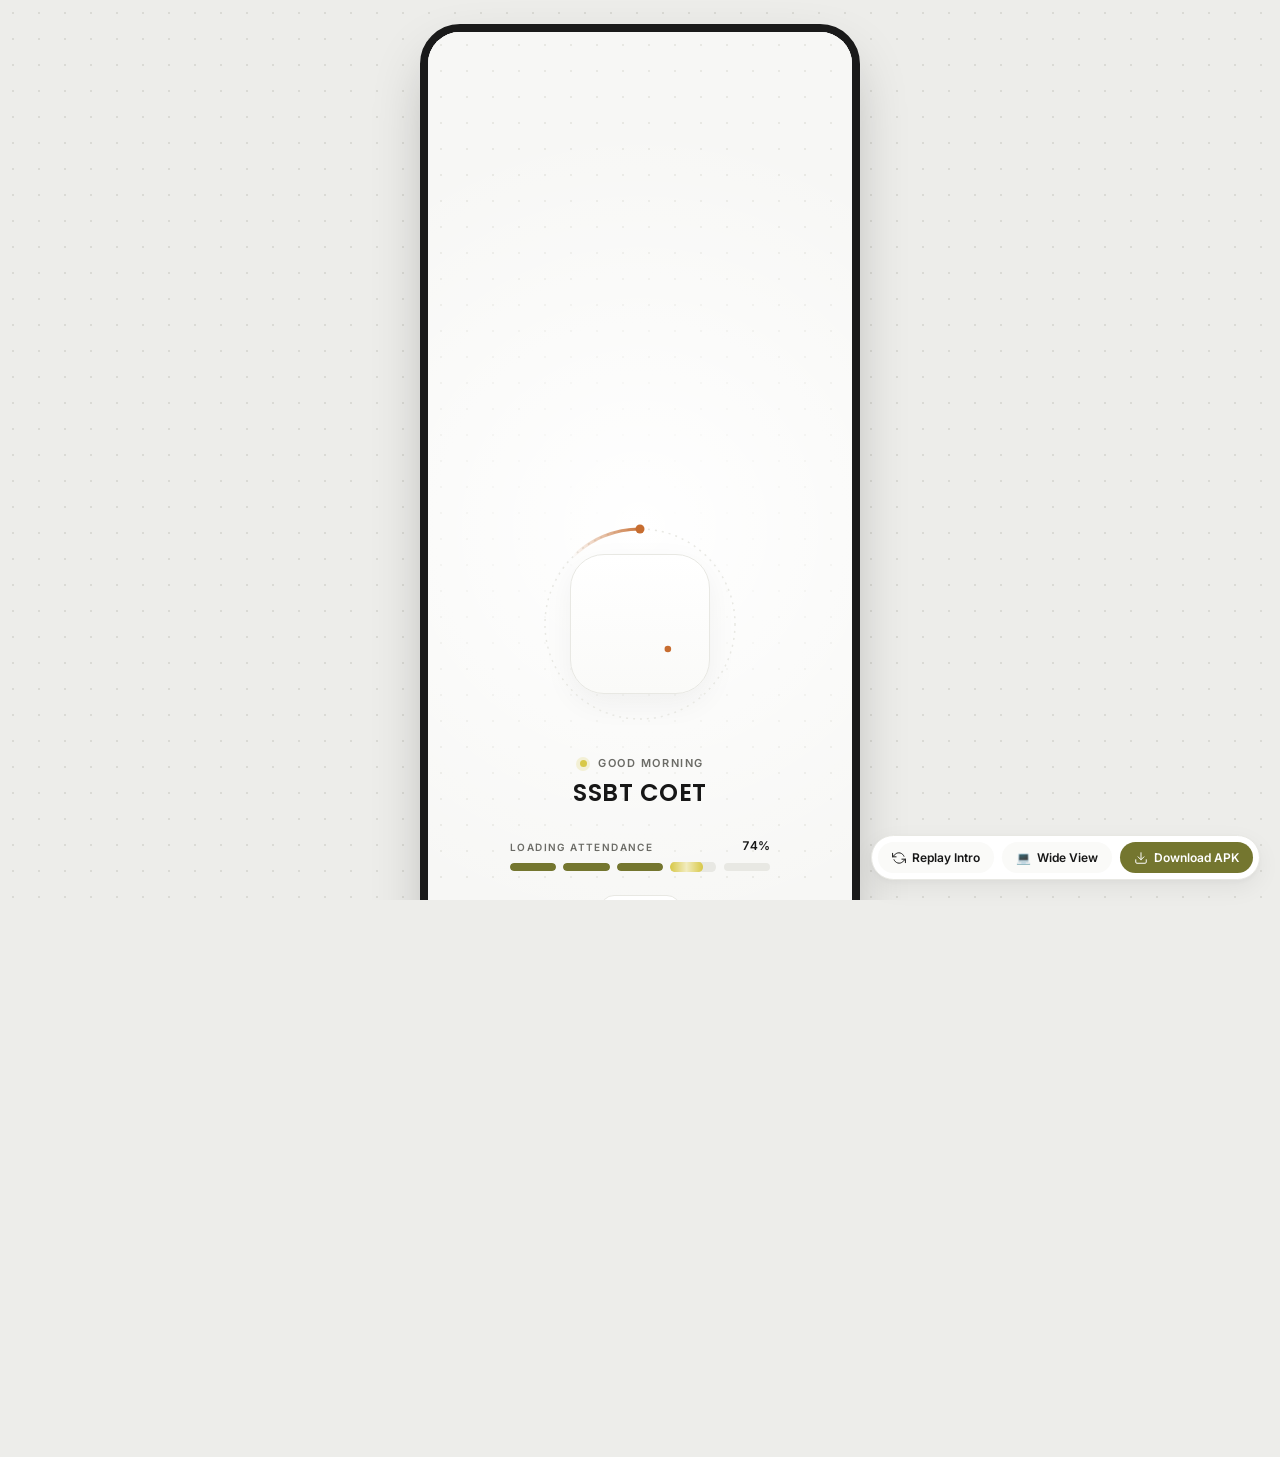
==== commit 26c9b323: "feat: complete website clone of ssbt-college-app with splash, 10-theme engine, and attendance regist" ====
--- a/SSBT COET.html
+++ b/SSBT COET.html
@@ -1,3254 +1,1060 @@
 <!DOCTYPE html>
-<html lang="en">
+<html lang="en" data-theme="ssbt">
 <head>
-<meta charset="UTF-8" />
-<meta name="viewport" content="width=device-width, initial-scale=1, viewport-fit=cover" />
-<title>SSBT COET — Student Portal</title>
-<meta name="description" content="SSBT College of Engineering & Technology, Bambhori, Jalgaon - Student Mobile Portal with Multi-Theme Engine" />
-<link rel="preconnect" href="https://fonts.googleapis.com" />
-<link rel="preconnect" href="https://fonts.gstatic.com" crossorigin />
-<link href="https://fonts.googleapis.com/css2?family=Inter:wght@400;500;600;700&family=Poppins:wght@500;600;700&display=swap" rel="stylesheet" />
-<style>
-  /* ============ Themes ============
-     Palette sampled from the SSBT logo:
-     olive ring #9EA04F · flame yellow #D8C847 · flame orange #C76D30 · brick red #AE4625 · ink #171717
-     Plus classic academic palettes. */
-  :root,
-  :root[data-theme="ssbt"] {
-    --bg: #F7F7F5; --surface: #FFFFFF; --surface-2: #FAFAF8;
-    --ink: #171717; --muted: #6B6B66; --faint: #A3A39C; --line: #E8E8E3;
-    --page: #EDEDEA; --page-dot: #DADAD5; --nav-bg: rgba(255,255,255,.94);
-    --pill-bg: #FBF6DA; --pill-fg: #7A6A0E;
-    --gold: #D8C847; --flame: #C76D30; --red: #AE4625; --red-soft: #F8ECE7;
-    --on-accent: #FFFFFF;
-    --c-olive: #74762F; --c-olive-soft: #F1F2E3;
-    --c-flame: #B8611F; --c-flame-soft: #FBEFE4;
-    --c-brick: #AE4625; --c-brick-soft: #F8ECE7;
-    --c-gold:  #8F7D0C; --c-gold-soft:  #FAF6DC;
-    color-scheme: light;
-    --accent: #74762F; --accent-soft: #F1F2E3;
-  }
-  :root[data-theme="flame"] {
-    --bg: #F7F7F5; --surface: #FFFFFF; --surface-2: #FAFAF8;
-    --ink: #171717; --muted: #6B6B66; --faint: #A3A39C; --line: #E8E8E3;
-    --page: #EDEDEA; --page-dot: #DADAD5; --nav-bg: rgba(255,255,255,.94);
-    --pill-bg: #FBF6DA; --pill-fg: #7A6A0E;
-    --gold: #D8C847; --flame: #C76D30; --red: #AE4625; --red-soft: #F8ECE7;
-    --on-accent: #FFFFFF;
-    --c-olive: #74762F; --c-olive-soft: #F1F2E3;
-    --c-flame: #B8611F; --c-flame-soft: #FBEFE4;
-    --c-brick: #AE4625; --c-brick-soft: #F8ECE7;
-    --c-gold:  #8F7D0C; --c-gold-soft:  #FAF6DC;
-    color-scheme: light;
-    --accent: #B8611F; --accent-soft: #FBEFE4;
-  }
-  :root[data-theme="brick"] {
-    --bg: #F7F7F5; --surface: #FFFFFF; --surface-2: #FAFAF8;
-    --ink: #171717; --muted: #6B6B66; --faint: #A3A39C; --line: #E8E8E3;
-    --page: #EDEDEA; --page-dot: #DADAD5; --nav-bg: rgba(255,255,255,.94);
-    --pill-bg: #FBF6DA; --pill-fg: #7A6A0E;
-    --gold: #D8C847; --flame: #C76D30; --red: #AE4625; --red-soft: #F8ECE7;
-    --on-accent: #FFFFFF;
-    --c-olive: #74762F; --c-olive-soft: #F1F2E3;
-    --c-flame: #B8611F; --c-flame-soft: #FBEFE4;
-    --c-brick: #AE4625; --c-brick-soft: #F8ECE7;
-    --c-gold:  #8F7D0C; --c-gold-soft:  #FAF6DC;
-    color-scheme: light;
-    --accent: #AE4625; --accent-soft: #F8ECE7;
-  }
-  :root[data-theme="ink"] {
-    --bg: #F7F7F5; --surface: #FFFFFF; --surface-2: #FAFAF8;
-    --ink: #171717; --muted: #6B6B66; --faint: #A3A39C; --line: #E8E8E3;
-    --page: #EDEDEA; --page-dot: #DADAD5; --nav-bg: rgba(255,255,255,.94);
-    --pill-bg: #FBF6DA; --pill-fg: #7A6A0E;
-    --gold: #D8C847; --flame: #C76D30; --red: #AE4625; --red-soft: #F8ECE7;
-    --on-accent: #FFFFFF;
-    --c-olive: #74762F; --c-olive-soft: #F1F2E3;
-    --c-flame: #B8611F; --c-flame-soft: #FBEFE4;
-    --c-brick: #AE4625; --c-brick-soft: #F8ECE7;
-    --c-gold:  #8F7D0C; --c-gold-soft:  #FAF6DC;
-    color-scheme: light;
-    --accent: #171717; --accent-soft: #F0F0EE;
-  }
-  :root[data-theme="night"] {
-    --bg: #121211; --surface: #1B1B19; --surface-2: #161614;
-    --ink: #EDEDE8; --muted: #94948B; --faint: #5F5F58; --line: #2B2B28;
-    --page: #0A0A09; --page-dot: #1F1F1C; --nav-bg: rgba(27,27,25,.94);
-    --pill-bg: #35301A; --pill-fg: #E6D768;
-    --gold: #D8C847; --flame: #E08A4E; --red: #E07155; --red-soft: #3A221C;
-    --on-accent: #121211;
-    --c-olive: #C4C66C; --c-olive-soft: #2A2B1C;
-    --c-flame: #E8955A; --c-flame-soft: #33241A;
-    --c-brick: #E57A5E; --c-brick-soft: #38211B;
-    --c-gold:  #E2D35E; --c-gold-soft:  #302D17;
-    color-scheme: dark;
-    --accent: #C4C66C; --accent-soft: #2A2B1C;
-  }
-  :root[data-theme="ember"] {
-    --bg: #121211; --surface: #1B1B19; --surface-2: #161614;
-    --ink: #EDEDE8; --muted: #94948B; --faint: #5F5F58; --line: #2B2B28;
-    --page: #0A0A09; --page-dot: #1F1F1C; --nav-bg: rgba(27,27,25,.94);
-    --pill-bg: #35301A; --pill-fg: #E6D768;
-    --gold: #D8C847; --flame: #E08A4E; --red: #E07155; --red-soft: #3A221C;
-    --on-accent: #121211;
-    --c-olive: #C4C66C; --c-olive-soft: #2A2B1C;
-    --c-flame: #E8955A; --c-flame-soft: #33241A;
-    --c-brick: #E57A5E; --c-brick-soft: #38211B;
-    --c-gold:  #E2D35E; --c-gold-soft:  #302D17;
-    color-scheme: dark;
-    --accent: #E8955A; --accent-soft: #33241A;
-  }
-  :root[data-theme="sapphire"] {
-    --bg: #F4F6F9; --surface: #FFFFFF; --surface-2: #F0F4F8;
-    --ink: #063A5D; --muted: #537591; --faint: #96AFC4; --line: #DEE6EE;
-    --page: #E7EDF3; --page-dot: #CBD7E3; --nav-bg: rgba(255,255,255,.94);
-    --pill-bg: #FEF3D6; --pill-fg: #B56E05;
-    --gold: #FEB913; --flame: #FE9237; --red: #E04D38; --red-soft: #FDEEEC;
-    --on-accent: #FFFFFF;
-    --c-olive: #2364A0; --c-olive-soft: #E8F1F8;
-    --c-flame: #FE9237; --c-flame-soft: #FFF4EB;
-    --c-brick: #063A5D; --c-brick-soft: #E6EEF4;
-    --c-gold:  #FEB913; --c-gold-soft:  #FFF9E6;
-    color-scheme: light;
-    --accent: #2364A0; --accent-soft: #E8F1F8;
-  }
-  :root[data-theme="rose"] {
-    --bg: #FAF5F6; --surface: #FFFFFF; --surface-2: #FDF9FA;
-    --ink: #2C0F17; --muted: #7E525E; --faint: #BD9DA5; --line: #F1E2E5;
-    --page: #F3E5E8; --page-dot: #E0C7CC; --nav-bg: rgba(255,255,255,.94);
-    --pill-bg: #FCEEF1; --pill-fg: #9C1A3B;
-    --gold: #E5A855; --flame: #E0637B; --red: #C4214A; --red-soft: #FCEEF1;
-    --on-accent: #FFFFFF;
-    --c-olive: #9C1A3B; --c-olive-soft: #FCEEF1;
-    --c-flame: #EC849A; --c-flame-soft: #FDF0F3;
-    --c-brick: #C4214A; --c-brick-soft: #FCEEF1;
-    --c-gold:  #AE5264; --c-gold-soft:  #F7EDEF;
-    color-scheme: light;
-    --accent: #C4214A; --accent-soft: #FCEEF1;
-  }
-  :root[data-theme="college"] {
-    --bg: #F9F9F4; --surface: #FFFFFF; --surface-2: #F5F5ED;
-    --ink: #2B2A08; --muted: #66653B; --faint: #A6A478; --line: #E8E7D5;
-    --page: #EEEEDD; --page-dot: #D5D4BD; --nav-bg: rgba(255,255,255,.94);
-    --pill-bg: #F7F7C9; --pill-fg: #5C5A0C;
-    --gold: #C4C12D; --flame: #B87820; --red: #A83C1D; --red-soft: #F9EBE7;
-    --on-accent: #FFFFFF;
-    --c-olive: #807E12; --c-olive-soft: #F5F5D8;
-    --c-flame: #B87820; --c-flame-soft: #FBF2E5;
-    --c-brick: #A19E17; --c-brick-soft: #F8F8DE;
-    --c-gold:  #807E12; --c-gold-soft:  #F6F5DA;
-    color-scheme: light;
-    --accent: #807E12; --accent-soft: #F6F5DA;
-  }
-  :root[data-theme="bronze"] {
-    --bg: #F5F4F0; --surface: #FFFFFF; --surface-2: #EFECE4;
-    --ink: #1F1F1D; --muted: #706B5E; --faint: #A8A396; --line: #E4E1D8;
-    --page: #EAE6DC; --page-dot: #CEC8BA; --nav-bg: rgba(255,255,255,.94);
-    --pill-bg: #EDE6D6; --pill-fg: #5E532B;
-    --gold: #C98A4B; --flame: #B86B30; --red: #9E3A20; --red-soft: #F8ECE7;
-    --on-accent: #FFFFFF;
-    --c-olive: #5E532B; --c-olive-soft: #F2EFE7;
-    --c-flame: #C98A4B; --c-flame-soft: #FAF3EB;
-    --c-brick: #70643B; --c-brick-soft: #F3EFE3;
-    --c-gold:  #9C7736; --c-gold-soft:  #F7F1E4;
-    color-scheme: light;
-    --accent: #5E532B; --accent-soft: #EDE6D6;
-  }
-
-  /* Auto follow device dark/light */
-  @media (prefers-color-scheme: dark) {
-    :root:not([data-theme]) {
-      --bg: #121211; --surface: #1B1B19; --surface-2: #161614;
-      --ink: #EDEDE8; --muted: #94948B; --faint: #5F5F58; --line: #2B2B28;
-      --page: #0A0A09; --page-dot: #1F1F1C; --nav-bg: rgba(27,27,25,.94);
-      --pill-bg: #35301A; --pill-fg: #E6D768;
-      --gold: #D8C847; --flame: #E08A4E; --red: #E07155; --red-soft: #3A221C;
-      --on-accent: #121211;
-      --c-olive: #C4C66C; --c-olive-soft: #2A2B1C;
-      --c-flame: #E8955A; --c-flame-soft: #33241A;
-      --c-brick: #E57A5E; --c-brick-soft: #38211B;
-      --c-gold:  #E2D35E; --c-gold-soft:  #302D17;
-      color-scheme: dark;
-      --accent: #C4C66C; --accent-soft: #2A2B1C;
-    }
-  }
-
-  :root {
-    --radius: 16px;
-    --ease: cubic-bezier(.2,.8,.2,1);
-    --head: "Poppins", ui-sans-serif, system-ui, sans-serif;
-    --body: "Inter", ui-sans-serif, system-ui, -apple-system, "Segoe UI", sans-serif;
-  }
-
-  * { box-sizing: border-box; margin: 0; padding: 0; }
-  html, body { height: 100%; }
-  body {
-    font-family: var(--body);
-    color: var(--ink);
-    background:
-      radial-gradient(var(--page-dot) 1px, transparent 1px) 0 0 / 24px 24px,
-      var(--page);
-    -webkit-font-smoothing: antialiased;
-    display: grid;
-    place-items: center;
-    padding: 32px 16px;
-  }
-  body, .device, .card, nav, header, .ico, .avatar { transition: background-color .35s ease, border-color .35s ease, color .35s ease; }
-  button { font: inherit; color: inherit; background: none; border: 0; cursor: pointer; }
-  svg.i {
-    width: 20px; height: 20px;
-    fill: none; stroke: currentColor; stroke-width: 1.8;
-    stroke-linecap: round; stroke-linejoin: round;
-    flex-shrink: 0;
-  }
-
-  /* ============ Device frame (desktop preview) ============ */
-  .device {
-    position: relative;
-    width: 390px;
-    height: 844px;
-    border-radius: 46px;
-    background: var(--bg);
-    overflow: hidden;
-    box-shadow:
-      0 0 0 10px #1b1c19,
-      0 0 0 11px #3a3b36,
-      0 40px 80px -20px rgba(30,30,20,.35);
-    display: flex;
-    flex-direction: column;
-  }
-  .replay {
-    margin-top: 24px;
-    font-size: 12px;
-    font-weight: 500;
-    letter-spacing: .08em;
-    text-transform: uppercase;
-    color: var(--muted);
-    padding: 8px 16px;
-    border-radius: 99px;
-    border: 1px solid var(--line);
-    transition: background .2s, color .2s, border-color .2s;
-    background: var(--surface);
-    display: inline-flex;
-    align-items: center;
-    gap: 6px;
-  }
-  .replay:hover { background: var(--surface-2); color: var(--ink); border-color: var(--accent); }
-
-  .statusbar {
-    height: 44px;
-    padding: 14px 28px 0;
-    display: flex;
-    justify-content: space-between;
-    font-size: 14px;
-    font-weight: 600;
-    flex-shrink: 0;
-  }
-  .statusbar .sys { display: flex; gap: 6px; align-items: center; }
-  .statusbar .sys svg { width: 16px; height: 16px; }
-
-  /* ============ Header ============ */
-  header {
-    display: flex;
-    align-items: center;
-    gap: 12px;
-    padding: 8px 20px 14px;
-    flex-shrink: 0;
-    border-bottom: 1px solid var(--line);
-  }
-  .icon-btn {
-    width: 40px; height: 40px;
-    display: grid; place-items: center;
-    border-radius: 12px;
-    color: var(--ink);
-    position: relative;
-    background: var(--surface);
-    border: 1px solid var(--line);
-    box-shadow: 0 1px 3px rgba(0,0,0,0.03);
-    transition: background .2s, transform .2s cubic-bezier(0.34, 1.56, 0.64, 1), box-shadow .2s, border-color .2s;
-  }
-  .icon-btn:hover { background: var(--surface-2); border-color: var(--accent); transform: translateY(-1.5px); box-shadow: 0 4px 10px rgba(0,0,0,0.06); }
-  .icon-btn:active { transform: scale(0.92); }
-  .icon-btn svg.i { transition: transform .2s ease; }
-  .icon-btn:hover svg.i { transform: scale(1.08); }
-  .brand { display: flex; align-items: center; gap: 10px; flex: 1; min-width: 0; cursor: pointer; }
-  .emblem {
-    width: 38px; height: 38px;
-    border-radius: 50%;
-    display: grid; place-items: center;
-    background: #fff;
-    padding: 2px;
-    box-shadow: 0 0 0 1.5px #9EA04F;
-    flex-shrink: 0;
-    overflow: hidden;
-  }
-  .emblem img { width: 100%; height: 100%; border-radius: 50%; display: block; object-fit: cover; }
-  .brand h1 { font-family: var(--head); font-size: 15px; font-weight: 600; letter-spacing: .02em; line-height: 1.15; }
-  .brand p  { font-size: 11px; color: var(--muted); letter-spacing: .02em; }
-  .badge {
-    position: absolute; top: 9px; right: 10px;
-    width: 8px; height: 8px; border-radius: 50%;
-    background: var(--red);
-    box-shadow: 0 0 0 2px var(--bg);
-  }
-
-  /* ============ Scroll area & Tab Views ============ */
-  .content {
-    flex: 1;
-    overflow-y: auto;
-    padding: 16px 20px 24px;
-    scrollbar-width: none;
-    position: relative;
-  }
-  .content::-webkit-scrollbar { display: none; }
-
-  .app-view {
-    display: none;
-    animation: fadeIn .25s var(--ease);
-  }
-  .app-view.active {
-    display: block;
-  }
-  @keyframes fadeIn {
-    from { opacity: 0; transform: translateY(6px); }
-    to { opacity: 1; transform: translateY(0); }
-  }
-
-  .card {
-    background: var(--surface);
-    border: 1px solid var(--line);
-    border-radius: var(--radius);
-  }
-
-  /* Profile Card */
-  .profile { padding: 26px 22px; }
-  .profile-top { display: flex; justify-content: space-between; align-items: center; gap: 14px; }
-  .greet {
-    display: flex; align-items: center; gap: 8px;
-    font-size: 12px; font-weight: 600;
-    letter-spacing: .12em; text-transform: uppercase;
-    color: var(--muted);
-    margin-bottom: 8px;
-  }
-  .greet .dot { width: 7px; height: 7px; border-radius: 50%; background: var(--gold); }
-  .profile h2 { font-family: var(--head); font-size: 26px; font-weight: 700; line-height: 1.25; }
-  .profile .sub { font-size: 14px; color: var(--muted); margin-top: 6px; }
-  .avatar {
-    width: 58px; height: 58px; border-radius: 50%;
-    background: var(--accent);
-    color: var(--on-accent);
-    display: grid; place-items: center;
-    font-family: var(--head); font-weight: 700; font-size: 20px; letter-spacing: .03em;
-    flex-shrink: 0;
-    box-shadow: 0 4px 14px -3px rgba(0,0,0,0.14);
-  }
-  .stats {
-    display: grid;
-    grid-template-columns: repeat(3, 1fr);
-    margin-top: 20px;
-    padding-top: 16px;
-    border-top: 1px solid var(--line);
-  }
-  .stat + .stat { border-left: 1px solid var(--line); padding-left: 16px; }
-  .stat b { display: block; font-family: var(--head); font-size: 20px; font-weight: 600; line-height: 1.2; font-variant-numeric: tabular-nums; }
-  .stat span { font-size: 11px; color: var(--muted); letter-spacing: .04em; }
-  .meter { height: 4px; border-radius: 99px; background: var(--accent-soft); margin-top: 8px; width: 80%; overflow: hidden; }
-  .meter i { display: block; height: 100%; width: 85%; border-radius: inherit; background: var(--accent); }
-
-  /* Section */
-  .section { margin-top: 24px; }
-  .section-head { display: flex; justify-content: space-between; align-items: baseline; margin-bottom: 12px; }
-  .section-head h3 { font-family: var(--head); font-size: 15px; font-weight: 600; }
-  .section-head a, .section-head button.link-btn { font-size: 12px; font-weight: 500; color: var(--accent); text-decoration: none; cursor: pointer; }
-
-  /* Quick access */
-  .grid { display: grid; grid-template-columns: repeat(3, 1fr); gap: 10px; }
-  .tile {
-    padding: 14px 12px;
-    text-align: left;
-    display: flex; flex-direction: column; gap: 10px;
-    transition: transform .2s var(--ease), border-color .2s, box-shadow .2s;
-  }
-  .tile:hover { border-color: var(--accent); box-shadow: 0 4px 12px -2px rgba(0,0,0,0.06); }
-  .tile:active { transform: scale(.96); }
-  .tile .ico {
-    width: 38px; height: 38px; border-radius: 12px;
-    display: grid; place-items: center;
-    background: linear-gradient(145deg, var(--tc-soft, var(--accent-soft)), var(--surface));
-    color: var(--tc, var(--accent));
-    border: 1px solid rgba(120, 120, 120, 0.12);
-    box-shadow: 0 3px 8px -2px rgba(0,0,0,0.05), inset 0 1px 1px rgba(255,255,255,0.7);
-    transition: transform .25s cubic-bezier(0.34, 1.56, 0.64, 1), box-shadow .25s ease, border-color .2s;
-  }
-  .olive { --tc: var(--c-olive); --tc-soft: var(--c-olive-soft); }
-  .flame { --tc: var(--c-flame); --tc-soft: var(--c-flame-soft); }
-  .brick { --tc: var(--c-brick); --tc-soft: var(--c-brick-soft); }
-  .gold  { --tc: var(--c-gold);  --tc-soft: var(--c-gold-soft); }
-  .tile:hover .ico {
-    transform: translateY(-2px) scale(1.1);
-    box-shadow: 0 6px 14px -3px rgba(0,0,0,0.12);
-    border-color: var(--tc, var(--accent));
-  }
-  .tile .ico svg { width: 19px; height: 19px; }
-  .tile strong { font-size: 13px; font-weight: 600; display: block; }
-  .tile small { font-size: 11px; color: var(--muted); display: block; margin-top: 2px; }
-  .tile small.due { color: var(--red); }
-
-  /* Today's classes */
-  .list { overflow: hidden; }
-  .row {
-    display: flex; align-items: center; gap: 14px;
-    padding: 14px 16px;
-    transition: background .2s;
-  }
-  .row:hover { background: var(--surface-2); }
-  .row + .row { border-top: 1px solid var(--line); }
-  .time { width: 48px; flex-shrink: 0; }
-  .time b { display: block; font-size: 13px; font-weight: 600; font-variant-numeric: tabular-nums; }
-  .time span { font-size: 11px; color: var(--muted); }
-  .bar { width: 3px; align-self: stretch; border-radius: 99px; background: var(--line); }
-  .row.now .bar { background: var(--gold); }
-  .row .info { flex: 1; min-width: 0; }
-  .row .info b { display: block; font-size: 14px; font-weight: 500; white-space: nowrap; overflow: hidden; text-overflow: ellipsis; }
-  .row .info span { display: flex; align-items: center; gap: 4px; font-size: 12px; color: var(--muted); margin-top: 2px; }
-  .row .info span svg { width: 13px; height: 13px; }
-  .pill {
-    font-size: 10px; font-weight: 600; letter-spacing: .06em; text-transform: uppercase;
-    padding: 4px 8px; border-radius: 99px;
-    background: var(--pill-bg); color: var(--pill-fg);
-  }
-
-  /* Events */
-  .event .date {
-    width: 44px; height: 48px; flex-shrink: 0;
-    border-radius: 12px;
-    background: var(--tc-soft, var(--accent-soft));
-    color: var(--tc, var(--accent));
-    display: flex; flex-direction: column; align-items: center; justify-content: center;
-  }
-  .event .date small { font-size: 10px; font-weight: 600; letter-spacing: .08em; text-transform: uppercase; }
-  .event .date b { font-family: var(--head); font-size: 17px; font-weight: 600; line-height: 1.1; }
-  .chev { color: var(--faint); }
-
-  /* ============ Secondary View Cards ============ */
-  .course-card {
-    padding: 16px;
-    display: flex;
-    flex-direction: column;
-    gap: 12px;
-    margin-bottom: 12px;
-  }
-  .course-card-top {
-    display: flex;
-    justify-content: space-between;
-    align-items: flex-start;
-  }
-  .course-code {
-    font-size: 11px;
-    font-weight: 600;
-    letter-spacing: .08em;
-    color: var(--accent);
-    background: var(--accent-soft);
-    padding: 3px 8px;
-    border-radius: 6px;
-  }
-  .course-card h4 { font-family: var(--head); font-size: 15px; font-weight: 600; margin-top: 4px; }
-  .course-meta { display: flex; gap: 14px; font-size: 12px; color: var(--muted); margin-top: 4px; }
-  .course-prog-row { display: flex; justify-content: space-between; font-size: 12px; color: var(--muted); align-items: center; margin-top: 4px; }
-  .course-prog-bar { height: 6px; border-radius: 99px; background: var(--line); overflow: hidden; }
-  .course-prog-bar > div { height: 100%; border-radius: 99px; background: var(--accent); }
-
-  /* Filter pills */
-  .pill-row {
-    display: flex;
-    gap: 8px;
-    overflow-x: auto;
-    padding-bottom: 8px;
-    margin-bottom: 14px;
-    scrollbar-width: none;
-  }
-  .pill-row::-webkit-scrollbar { display: none; }
-  .filter-pill {
-    font-size: 12px;
-    font-weight: 500;
-    padding: 6px 14px;
-    border-radius: 99px;
-    background: var(--surface);
-    border: 1px solid var(--line);
-    color: var(--muted);
-    white-space: nowrap;
-    transition: all .2s;
-  }
-  .filter-pill.active {
-    background: var(--accent);
-    color: var(--on-accent);
-    border-color: var(--accent);
-  }
-
-  /* Calendar Widget */
-  .cal-matrix {
-    padding: 16px;
-    margin-bottom: 16px;
-  }
-  .cal-header {
-    display: flex;
-    justify-content: space-between;
-    align-items: center;
-    margin-bottom: 12px;
-  }
-  .cal-header h4 { font-family: var(--head); font-size: 15px; font-weight: 600; }
-  .cal-grid {
-    display: grid;
-    grid-template-columns: repeat(7, 1fr);
-    gap: 6px;
-    text-align: center;
-  }
-  .cal-day-name { font-size: 11px; font-weight: 600; color: var(--muted); padding-bottom: 4px; }
-  .cal-day {
-    aspect-ratio: 1;
-    display: grid;
-    place-items: center;
-    font-size: 12px;
-    font-weight: 500;
-    border-radius: 8px;
-    color: var(--ink);
-  }
-  .cal-day.today { background: var(--accent); color: var(--on-accent); font-weight: 600; }
-  .cal-day.event-day { background: var(--accent-soft); color: var(--accent); font-weight: 600; }
-  .cal-day.empty { color: transparent; pointer-events: none; }
-
-  /* Digital Student ID Card */
-  .id-card {
-    background: linear-gradient(135deg, var(--surface), var(--surface-2));
-    border: 1.5px solid var(--accent);
-    border-radius: 20px;
-    padding: 20px;
-    box-shadow: 0 10px 24px -6px rgba(0,0,0,0.08);
-    position: relative;
-    overflow: hidden;
-  }
-  .id-card::before {
-    content: "";
-    position: absolute;
-    top: -50px; right: -50px;
-    width: 140px; height: 140px;
-    border-radius: 50%;
-    background: radial-gradient(circle, var(--accent-soft) 0%, transparent 70%);
-    pointer-events: none;
-  }
-  .id-top {
-    display: flex;
-    align-items: center;
-    gap: 12px;
-    border-bottom: 1px dashed var(--line);
-    padding-bottom: 14px;
-    margin-bottom: 14px;
-  }
-  .id-photo {
-    width: 60px; height: 60px;
-    border-radius: 14px;
-    background: var(--accent);
-    color: var(--on-accent);
-    display: grid;
-    place-items: center;
-    font-family: var(--head);
-    font-size: 20px;
-    font-weight: 700;
-    box-shadow: 0 4px 10px rgba(0,0,0,0.12);
-  }
-  .id-body {
-    display: grid;
-    grid-template-columns: 1fr 1fr;
-    gap: 10px;
-    font-size: 12px;
-  }
-  .id-field small { display: block; font-size: 10px; color: var(--muted); text-transform: uppercase; letter-spacing: .05em; }
-  .id-field b { font-size: 12.5px; font-weight: 600; color: var(--ink); }
-  .barcode-strip {
-    margin-top: 16px;
-    padding-top: 12px;
-    border-top: 1px dashed var(--line);
-    display: flex;
-    flex-direction: column;
-    align-items: center;
-    gap: 4px;
-  }
-  .barcode-lines {
-    width: 80%;
-    height: 32px;
-    background: repeating-linear-gradient(90deg, var(--ink) 0, var(--ink) 2px, transparent 2px, transparent 4px, var(--ink) 4px, var(--ink) 7px, transparent 7px, transparent 9px);
-    opacity: 0.85;
-  }
-
-  /* ============ Bottom nav ============ */
-  nav {
-    flex-shrink: 0;
-    display: grid;
-    grid-template-columns: repeat(5, 1fr);
-    padding: 8px 8px 24px;
-    background: var(--nav-bg);
-    backdrop-filter: blur(12px);
-    border-top: 1px solid var(--line);
-  }
-  nav button {
-    position: relative;
-    display: flex; flex-direction: column; align-items: center; gap: 4px;
-    padding: 8px 0 4px;
-    font-size: 10.5px; font-weight: 500;
-    color: var(--faint);
-    transition: color .2s, transform .2s var(--ease);
-  }
-  nav button svg.i {
-    transition: transform .25s cubic-bezier(0.34, 1.56, 0.64, 1), stroke-width .2s, filter .2s;
-  }
-  nav button:hover svg.i {
-    transform: translateY(-2px);
-  }
-  nav button::before {
-    content: "";
-    position: absolute; top: -9px;
-    width: 22px; height: 3px; border-radius: 0 0 3px 3px;
-    background: var(--accent);
-    transform: scaleX(0);
-    transition: transform .25s var(--ease);
-  }
-  nav button.active { color: var(--accent); font-weight: 600; }
-  nav button.active::before { transform: scaleX(1); }
-  nav button.active svg.i {
-    stroke-width: 2.1;
-    transform: translateY(-2px) scale(1.12);
-    filter: drop-shadow(0 2px 5px rgba(0,0,0,0.12));
-  }
-
-  /* ============ Theme sheet & Modals ============ */
-  .scrim {
-    position: absolute; inset: 0; z-index: 40;
-    background: rgba(10,12,18,.45);
-    backdrop-filter: blur(3px);
-    opacity: 0; visibility: hidden;
-    transition: opacity .3s ease, visibility .3s;
-  }
-  .sheet {
-    position: absolute; left: 0; right: 0; bottom: 0; z-index: 41;
-    background: var(--surface);
-    border-radius: 24px 24px 0 0;
-    padding: 10px 20px 30px;
-    transform: translateY(100%);
-    transition: transform .35s var(--ease);
-    box-shadow: 0 -10px 40px rgba(0,0,0,.15);
-    max-height: 85%;
-    overflow-y: auto;
-  }
-  .sheet-open .scrim { opacity: 1; visibility: visible; }
-  .sheet-open .sheet { transform: none; }
-  .grab { width: 36px; height: 4px; border-radius: 99px; background: var(--line); margin: 0 auto 16px; cursor: pointer; }
-  .sheet-head { display: flex; justify-content: space-between; align-items: baseline; margin-bottom: 4px; }
-  .sheet h4 { font-family: var(--head); font-size: 17px; font-weight: 600; }
-  .sheet .auto { font-size: 12px; font-weight: 500; color: var(--accent); }
-  .sheet p.desc { font-size: 13px; color: var(--muted); margin-bottom: 16px; }
-
-  /* Themes Grid */
-  .themes { display: grid; grid-template-columns: repeat(3, 1fr); gap: 10px; }
-  .theme {
-    position: relative;
-    border-radius: 14px;
-    border: 1.5px solid var(--line);
-    padding: 8px 8px 10px;
-    text-align: left;
-    transition: border-color .2s, transform .2s var(--ease);
-  }
-  .theme:active { transform: scale(.97); }
-  .theme[aria-checked="true"] { border-color: var(--accent); }
-  .preview {
-    height: 58px; border-radius: 9px; padding: 7px;
-    display: flex; flex-direction: column; gap: 4px;
-    background: var(--p-bg);
-    border: 1px solid rgba(0,0,0,.06);
-  }
-  .preview .pc { flex: 1; border-radius: 5px; background: var(--p-surface); display: flex; align-items: center; gap: 5px; padding: 0 6px; }
-  .preview .pd { width: 11px; height: 11px; border-radius: 50%; background: var(--p-accent); flex-shrink: 0; }
-  .preview .pl { height: 4px; border-radius: 99px; background: var(--p-line); flex: 1; }
-  .preview .pb { height: 5px; width: 55%; border-radius: 99px; background: var(--p-accent); }
-  .theme strong { display: block; font-size: 12px; font-weight: 600; margin-top: 6px; white-space: nowrap; overflow: hidden; text-overflow: ellipsis; }
-  .theme small { font-size: 10.5px; color: var(--muted); }
-  .theme .tick {
-    position: absolute; top: 4px; right: 4px;
-    width: 18px; height: 18px; border-radius: 50%;
-    background: var(--accent); color: var(--on-accent);
-    display: grid; place-items: center;
-    transform: scale(0); transition: transform .25s var(--ease);
-  }
-  .theme .tick svg { width: 11px; height: 11px; stroke-width: 3; }
-  .theme[aria-checked="true"] .tick { transform: scale(1); }
-
-  /* Generic Modal popup inside device */
-  .modal-overlay {
-    position: absolute; inset: 0; z-index: 45;
-    background: rgba(10,12,18,.5);
-    backdrop-filter: blur(4px);
-    opacity: 0; visibility: hidden;
-    transition: opacity .25s ease, visibility .25s;
-    display: grid; place-items: center;
-    padding: 20px;
-  }
-  .modal-overlay.open { opacity: 1; visibility: visible; }
-  .modal-card {
-    background: var(--surface);
-    border: 1px solid var(--line);
-    border-radius: 20px;
-    width: 100%;
-    max-height: 80%;
-    overflow-y: auto;
-    padding: 20px;
-    transform: scale(0.92);
-    transition: transform .25s var(--ease);
-    box-shadow: 0 16px 36px rgba(0,0,0,0.2);
-  }
-  .modal-overlay.open .modal-card { transform: scale(1); }
-  .modal-head {
-    display: flex; justify-content: space-between; align-items: center;
-    border-bottom: 1px solid var(--line);
-    padding-bottom: 12px; margin-bottom: 14px;
-  }
-  .modal-head h3 { font-family: var(--head); font-size: 16px; font-weight: 600; }
-  .modal-close { width: 30px; height: 30px; border-radius: 50%; display: grid; place-items: center; background: var(--surface-2); font-size: 18px; color: var(--muted); }
-
-  /* Quick Access Modals Special Components */
-  .modal-search {
-    display: flex;
-    align-items: center;
-    gap: 8px;
-    background: var(--surface-2);
-    border: 1px solid var(--line);
-    border-radius: 99px;
-    padding: 8px 14px;
-    margin-bottom: 12px;
-  }
-  .modal-search input {
-    background: transparent;
-    border: none;
-    outline: none;
-    color: var(--ink);
-    font-size: 13px;
-    font-family: inherit;
-    width: 100%;
-  }
-
-  /* App Download Component Styles */
-  .app-download-banner {
-    transition: transform .2s var(--ease), box-shadow .2s, border-color .2s;
-  }
-  .app-download-banner:hover {
-    box-shadow: 0 6px 18px -4px rgba(0,0,0,0.08);
-  }
-  .btn-download-primary {
-    transition: transform .18s cubic-bezier(0.34, 1.56, 0.64, 1), box-shadow .18s ease, filter .18s;
-  }
-  .btn-download-primary:hover {
-    transform: translateY(-1.5px);
-    box-shadow: 0 6px 14px -2px rgba(0,0,0,0.22);
-    filter: brightness(1.05);
-  }
-  .btn-download-primary:active {
-    transform: scale(0.97);
-  }
-  .pulse-dot {
-    width: 6px; height: 6px; border-radius: 50%;
-    background: var(--accent);
-    display: inline-block;
-    box-shadow: 0 0 0 0 rgba(116, 118, 47, 0.7);
-    animation: pulseDot 1.8s infinite;
-  }
-  @keyframes pulseDot {
-    0% { transform: scale(0.95); box-shadow: 0 0 0 0 rgba(116, 118, 47, 0.6); }
-    70% { transform: scale(1.1); box-shadow: 0 0 0 6px rgba(116, 118, 47, 0); }
-    100% { transform: scale(0.95); box-shadow: 0 0 0 0 rgba(116, 118, 47, 0); }
-  }
-
-  .modal-search svg {
-    width: 15px;
-    height: 15px;
-    stroke: var(--muted);
-    fill: none;
-    stroke-width: 2;
-    flex-shrink: 0;
-  }
-  .dept-tabs {
-    display: flex;
-    gap: 6px;
-    overflow-x: auto;
-    padding-bottom: 6px;
-    margin-bottom: 14px;
-    scrollbar-width: none;
-  }
-  .dept-tabs::-webkit-scrollbar { display: none; }
-  .dept-tab-btn {
-    font-size: 11px;
-    font-weight: 600;
-    padding: 6px 12px;
-    border-radius: 99px;
-    background: var(--surface-2);
-    border: 1px solid var(--line);
-    color: var(--muted);
-    white-space: nowrap;
-    cursor: pointer;
-    transition: all .2s;
-  }
-  .dept-tab-btn.active {
-    background: var(--accent);
-    color: var(--on-accent);
-    border-color: var(--accent);
-  }
-  .faculty-card {
-    background: var(--surface-2);
-    border: 1px solid var(--line);
-    border-radius: 14px;
-    padding: 12px 14px;
-    margin-bottom: 10px;
-    display: flex;
-    flex-direction: column;
-    gap: 8px;
-    transition: transform .15s ease, border-color .15s;
-  }
-  .faculty-card:hover {
-    border-color: var(--accent);
-  }
-  .faculty-top {
-    display: flex;
-    align-items: center;
-    gap: 12px;
-  }
-  .faculty-avatar {
-    width: 40px;
-    height: 40px;
-    border-radius: 50%;
-    background: var(--accent-soft);
-    color: var(--accent);
-    display: grid;
-    place-items: center;
-    font-family: var(--head);
-    font-weight: 700;
-    font-size: 13px;
-    flex-shrink: 0;
-  }
-  .faculty-meta {
-    flex: 1;
-    min-width: 0;
-  }
-  .faculty-meta b {
-    display: block;
-    font-size: 13.5px;
-    font-weight: 600;
-    color: var(--ink);
-    line-height: 1.25;
-  }
-  .faculty-meta span {
-    display: block;
-    font-size: 11px;
-    color: var(--muted);
-    margin-top: 2px;
-  }
-  .faculty-badge {
-    font-size: 10px;
-    font-weight: 600;
-    padding: 2px 8px;
-    border-radius: 99px;
-    background: var(--pill-bg);
-    color: var(--pill-fg);
-    white-space: nowrap;
-  }
-  .faculty-badge.busy {
-    background: var(--red-soft);
-    color: var(--red);
-  }
-  .faculty-badge.avail {
-    background: var(--c-olive-soft);
-    color: var(--c-olive);
-  }
-  .faculty-actions {
-    display: flex;
-    gap: 8px;
-    margin-top: 4px;
-    padding-top: 8px;
-    border-top: 1px solid var(--line);
-  }
-  .faculty-btn {
-    flex: 1;
-    display: inline-flex;
-    align-items: center;
-    justify-content: center;
-    gap: 6px;
-    font-size: 11.5px;
-    font-weight: 600;
-    padding: 7px 10px;
-    border-radius: 8px;
-    border: 1px solid var(--line);
-    background: var(--surface);
-    color: var(--ink);
-    text-decoration: none;
-    cursor: pointer;
-    transition: all .2s;
-  }
-  .faculty-btn:hover {
-    background: var(--accent-soft);
-    color: var(--accent);
-    border-color: var(--accent);
-  }
-  .faculty-btn.call-btn {
-    background: var(--c-olive-soft);
-    color: var(--c-olive);
-    border-color: transparent;
-  }
-  .faculty-btn.call-btn:hover {
-    background: var(--accent);
-    color: var(--on-accent);
-  }
-  .faculty-btn svg {
-    width: 13px;
-    height: 13px;
-    stroke: currentColor;
-    fill: none;
-    stroke-width: 2.2;
-  }
-  .note-card {
-    background: var(--surface-2);
-    border: 1px solid var(--line);
-    border-radius: 12px;
-    padding: 12px;
-    margin-bottom: 10px;
-    display: flex;
-    align-items: flex-start;
-    gap: 12px;
-    transition: all .2s;
-  }
-  .note-card:hover {
-    border-color: var(--accent);
-  }
-  .note-icon {
-    width: 36px;
-    height: 36px;
-    border-radius: 10px;
-    background: var(--c-flame-soft);
-    color: var(--c-flame);
-    display: grid;
-    place-items: center;
-    flex-shrink: 0;
-  }
-  .note-icon svg {
-    width: 18px;
-    height: 18px;
-    stroke: currentColor;
-    fill: none;
-    stroke-width: 2;
-  }
-  .note-content {
-    flex: 1;
-    min-width: 0;
-  }
-  .note-content b {
-    display: block;
-    font-size: 13px;
-    font-weight: 600;
-    color: var(--ink);
-    line-height: 1.3;
-  }
-  .note-content span {
-    display: block;
-    font-size: 11px;
-    color: var(--muted);
-    margin-top: 2px;
-  }
-  .syllabus-card {
-    background: var(--surface-2);
-    border: 1px solid var(--line);
-    border-radius: 12px;
-    padding: 12px 14px;
-    margin-bottom: 12px;
-  }
-  .syllabus-head {
-    display: flex;
-    justify-content: space-between;
-    align-items: flex-start;
-    gap: 8px;
-    margin-bottom: 8px;
-  }
-  .syllabus-head b {
-    font-size: 13.5px;
-    font-weight: 600;
-    color: var(--ink);
-  }
-  .syllabus-units {
-    display: flex;
-    flex-direction: column;
-    gap: 6px;
-    padding-top: 8px;
-    border-top: 1px solid var(--line);
-  }
-  .syllabus-unit-row {
-    font-size: 11.5px;
-    color: var(--muted);
-    line-height: 1.4;
-    display: flex;
-    gap: 6px;
-  }
-  .syllabus-unit-row strong {
-    color: var(--ink);
-    font-weight: 600;
-    min-width: 52px;
-    flex-shrink: 0;
-  }
-
-  /* Toast Notification */
-  .toast {
-    position: absolute;
-    bottom: 84px;
-    left: 50%;
-    transform: translateX(-50%) translateY(20px);
-    background: var(--surface);
-    color: var(--ink);
-    border: 1px solid var(--line);
-    padding: 10px 18px;
-    border-radius: 99px;
-    font-size: 12px;
-    font-weight: 500;
-    box-shadow: 0 8px 24px rgba(0,0,0,0.14);
-    opacity: 0;
-    visibility: hidden;
-    transition: all .25s var(--ease);
-    z-index: 60;
-    white-space: nowrap;
-    display: flex;
-    align-items: center;
-    gap: 8px;
-  }
-  .toast.show {
-    opacity: 1;
-    visibility: visible;
-    transform: translateX(-50%) translateY(0);
-  }
-
-  /* ============ Loader (runs on open, then reveals the app) ============ */
-  #loader {
-    position: absolute;
-    inset: 0;
-    z-index: 50;
-    display: grid;
-    place-items: center;
-    background:
-      radial-gradient(circle at 50% 36%, var(--surface), transparent 42%),
-      radial-gradient(var(--line) 1px, transparent 1px) 0 0 / 26px 26px,
-      var(--bg);
-    transition: opacity .7s ease .25s, visibility .7s ease .25s;
-  }
-  #loader.done { opacity: 0; visibility: hidden; }
-
-  .l-wrap {
-    width: min(260px, 80%);
-    display: flex; flex-direction: column; align-items: center;
-    transition: transform .7s var(--ease), opacity .5s ease;
-  }
-  #loader.done .l-wrap { transform: translateY(-16px) scale(.97); opacity: 0; }
-  .l-wrap > * { opacity: 0; transform: translateY(10px); animation: enter .7s var(--ease) forwards; }
-  .l-wrap > :nth-child(2) { animation-delay: .12s; }
-  .l-wrap > :nth-child(3) { animation-delay: .18s; }
-  .l-wrap > :nth-child(4) { animation-delay: .26s; }
-  .l-wrap > :nth-child(5) { animation-delay: .32s; }
-  @keyframes enter { to { opacity: 1; transform: none; } }
-
-  .stage { position: relative; width: 210px; height: 210px; display: grid; place-items: center; margin-bottom: 28px; }
-  .orbit { position: absolute; inset: 0; width: 100%; height: 100%; overflow: visible; }
-  .orbit .ring { fill: none; stroke: var(--line); stroke-width: 1; stroke-dasharray: 2 5; }
-  .orbit .spin { transform-box: view-box; transform-origin: center; animation: spin 6s linear infinite; }
-  .orbit .sat { fill: var(--flame); }
-  .orbit .sat-trail { fill: none; stroke: url(#trail); stroke-width: 2; stroke-linecap: round; }
-  @keyframes spin { to { transform: rotate(360deg); } }
-
-  .l-tile {
-    width: 140px; height: 140px;
-    display: grid; place-items: center;
-    border-radius: 34px;
-    background: linear-gradient(160deg, var(--surface), var(--surface-2));
-    border: 1px solid var(--line);
-    box-shadow: 0 22px 44px -14px rgba(20,24,35,.22), 0 3px 8px rgba(20,24,35,.06), inset 0 1px 0 rgba(255,255,255,.08);
-    animation: float 3.2s ease-in-out infinite;
-  }
-  @keyframes float { 0%,100% { transform: translateY(0); } 50% { transform: translateY(-5px); } }
-  .l-tile.pop { animation: pop .5s var(--ease); }
-  @keyframes pop { 40% { transform: scale(1.06); } }
-
-  .mark { width: 88px; height: 74px; overflow: visible; }
-  .mark path {
-    fill: none; stroke: var(--accent); stroke-width: 2.2;
-    stroke-linecap: round; stroke-linejoin: round;
-    stroke-dasharray: 1; stroke-dashoffset: 1;
-    animation: draw 3.2s cubic-bezier(.7,0,.3,1) infinite;
-  }
-  .mark .base   { animation-delay: .25s; }
-  .mark .tassel { stroke: var(--gold); animation-delay: .5s; }
-  @keyframes draw { 0% { stroke-dashoffset: 1; } 45%,60% { stroke-dashoffset: 0; } 100% { stroke-dashoffset: -1; } }
-  .knot { fill: var(--flame); transform-box: fill-box; transform-origin: center; animation: knot 3.2s ease-in-out .5s infinite; }
-  @keyframes knot { 0%,20%,100% { transform: scale(0); } 40%,70% { transform: scale(1); } }
-  .complete .mark path { animation: none; stroke-dashoffset: 0; }
-  .complete .knot { animation: none; transform: scale(1); }
-
-  .l-greet {
-    display: flex; align-items: center; gap: 8px;
-    font-size: 10.5px; font-weight: 500; letter-spacing: .16em; text-transform: uppercase;
-    color: var(--muted); margin-bottom: 4px;
-  }
-  .l-greet .dot { width: 8px; height: 8px; border-radius: 50%; background: var(--gold); box-shadow: 0 0 0 3px rgba(217,154,30,.18); }
-  .l-brand { font-family: var(--head); font-size: 24px; font-weight: 600; letter-spacing: .02em; margin-bottom: 30px; }
-
-  .l-row {
-    width: 100%; display: flex; justify-content: space-between; align-items: baseline;
-    margin-bottom: 10px;
-    font-size: 10.5px; font-weight: 500; letter-spacing: .14em; text-transform: uppercase;
-  }
-  .l-status { color: var(--muted); transition: opacity .25s, transform .25s; }
-  .l-status.swap { opacity: 0; transform: translateY(4px); }
-  .l-pct { font-size: 12px; font-weight: 600; letter-spacing: 0; font-variant-numeric: tabular-nums; }
-
-  .segments { width: 100%; display: grid; grid-template-columns: repeat(5, 1fr); gap: 7px; }
-  .segments span {
-    position: relative; height: 8px; border-radius: 99px;
-    background: var(--line); box-shadow: inset 0 1px 2px rgba(20,24,35,.10);
-    overflow: hidden; transition: transform .35s var(--ease);
-  }
-  .segments i {
-    position: absolute; inset: 0 auto 0 0; width: 0%;
-    border-radius: inherit; background: var(--accent);
-    transition: width .35s var(--ease), background .4s;
-  }
-  .segments span.active { transform: scaleY(1.25); }
-  .segments span.active i { background: var(--gold); }
-  .segments span.active i::after {
-    content: ""; position: absolute; inset: 0;
-    background: linear-gradient(90deg, transparent, rgba(255,255,255,.55), transparent);
-    animation: sheen 1.1s ease-in-out infinite;
-  }
-  @keyframes sheen { from { transform: translateX(-100%); } to { transform: translateX(100%); } }
-  .complete .segments span { animation: wave .5s var(--ease); }
-  .complete .segments span:nth-child(2) { animation-delay: .06s; }
-  .complete .segments span:nth-child(3) { animation-delay: .12s; }
-  .complete .segments span:nth-child(4) { animation-delay: .18s; }
-  .complete .segments span:nth-child(5) { animation-delay: .24s; }
-  @keyframes wave { 50% { transform: translateY(-5px); } }
-
-  /* App content eases in after the loader */
-  .app-in .content > * { animation: rise .6s var(--ease) both; }
-  @keyframes rise { from { opacity: 0; transform: translateY(12px); } }
-
-  /* ============ Real phones: drop the frame ============ */
-  @media (max-width: 480px) {
-    body { padding: 0; display: block; background: var(--bg); }
-    .device { width: 100%; height: 100vh; height: 100dvh; border-radius: 0; box-shadow: none; }
-    .statusbar, .replay { display: none; }
-    header { padding-top: max(12px, env(safe-area-inset-top)); }
-    nav { padding-bottom: max(12px, env(safe-area-inset-bottom)); }
-  }
-
-  @media (prefers-reduced-motion: reduce) {
-    *, *::before, *::after { animation-duration: .01ms !important; animation-iteration-count: 1 !important; }
-    .mark path { stroke-dashoffset: 0; }
-  }
-</style>
+  <meta charset="UTF-8" />
+  <meta name="viewport" content="width=device-width, initial-scale=1.0, viewport-fit=cover" />
+  <title>SSBT COET — Departmental System & Student Portal</title>
+  <meta name="description" content="Official student portal and departmental system for the Department of Computer Engineering, SSBT's College of Engineering & Technology, Bambhori, Jalgaon." />
+  <link rel="preconnect" href="https://fonts.googleapis.com" />
+  <link rel="preconnect" href="https://fonts.gstatic.com" crossorigin />
+  <link href="https://fonts.googleapis.com/css2?family=Inter:wght@400;500;600;700&family=Poppins:wght@500;600;700&display=swap" rel="stylesheet" />
+  <link rel="stylesheet" href="style.css" />
+  <link rel="icon" type="image/png" href="ssbt_emblem.png" />
 </head>
 <body>
 
-<div>
-<div class="device" id="device">
-
-  <!-- ===== Loader ===== -->
-  <div id="loader" role="status" onclick="hideLoader()" style="cursor:pointer;" title="Tap anywhere to skip intro" aria-live="polite" aria-label="Loading SSBT College App">
-    <div class="l-wrap">
-      <div class="stage">
-        <svg class="orbit" viewBox="0 0 210 210" aria-hidden="true">
-          <defs>
-            <linearGradient id="trail" x1="0" y1="0" x2="1" y2="0">
-              <stop offset="0" style="stop-color:var(--flame)" stop-opacity="0" />
-              <stop offset="1" style="stop-color:var(--flame)" stop-opacity=".9" />
-            </linearGradient>
-          </defs>
-          <circle class="ring" cx="105" cy="105" r="100" />
-          <g class="spin">
-            <path class="sat-trail" d="M 34.3 34.3 A 100 100 0 0 1 105 5" />
-            <circle class="sat" cx="105" cy="5" r="4" />
-          </g>
+<div class="page-stage">
+  <div class="device-frame" id="deviceFrame">
+
+    <!-- Device Top Status Bar (Simulated for realism) -->
+    <div class="device-status-bar">
+      <span>12:45</span>
+      <div style="display: flex; gap: 6px; align-items: center;">
+        <svg width="14" height="12" viewBox="0 0 16 12" fill="currentColor">
+          <path d="M0 10h2v2H0zm3-3h2v5H3zm3-3h2v8H6zm3-3h2v11H9zm3-1h2v12h-2z" />
         </svg>
-        <div class="l-tile" id="lTile">
-          <svg class="mark" viewBox="0 0 120 100" aria-hidden="true">
-            <path class="board"  pathLength="1" d="M60 24 L112 44 L60 64 L8 44 Z" />
-            <path class="base"   pathLength="1" d="M30 54 V74 C42 84 78 84 90 74 V54" />
-            <path class="tassel" pathLength="1" d="M60 44 L98 52 V82" />
-            <circle class="knot" cx="98" cy="84" r="4" />
+        <svg width="14" height="12" viewBox="0 0 16 12" fill="currentColor">
+          <path d="M8 2.5a8.7 8.7 0 0 1 5.7 2.1l-1.3 1.4A6.8 6.8 0 0 0 8 4.5c-1.8 0-3.4.7-4.4 1.5L2.3 4.6A8.7 8.7 0 0 1 8 2.5zm0 4a4.8 4.8 0 0 1 3.2 1.2L8 11.5 4.8 7.7A4.8 4.8 0 0 1 8 6.5z"/>
+        </svg>
+        <svg width="18" height="10" viewBox="0 0 22 12" fill="currentColor">
+          <rect x="1" y="1" width="17" height="10" rx="3" fill="none" stroke="currentColor" stroke-width="1.8"/>
+          <rect x="3" y="3" width="11" height="6" rx="1.5"/>
+          <path d="M20 4.5v3" stroke="currentColor" stroke-width="1.8" stroke-linecap="round"/>
+        </svg>
+      </div>
+    </div>
+
+    <!-- =======================================================================
+         STARTUP / SPLASH SCREEN OVERLAY (SplashScreen.kt replica)
+         ======================================================================= -->
+    <div class="splash-overlay" id="splashOverlay">
+      <div class="splash-content" id="splashContent">
+        
+        <!-- Orbit Stage (210px) -->
+        <div class="orbit-stage">
+          <svg class="orbit-svg" viewBox="0 0 210 210">
+            <!-- Dashed orbit circle -->
+            <circle class="orbit-dashed-ring" cx="105" cy="105" r="95" />
+            
+            <!-- Rotating group with satellite & flame gradient trail -->
+            <g class="orbit-rotator">
+              <defs>
+                <linearGradient id="flameTrailGrad" x1="0%" y1="0%" x2="100%" y2="0%">
+                  <stop offset="0%" stop-color="var(--flame)" stop-opacity="0" />
+                  <stop offset="100%" stop-color="var(--flame)" stop-opacity="0.95" />
+                </linearGradient>
+              </defs>
+              <!-- 45-degree trail arc ending at top (105, 10) -->
+              <path d="M 37.8 37.8 A 95 95 0 0 1 105 10" fill="none" stroke="url(#flameTrailGrad)" stroke-width="3" stroke-linecap="round" />
+              <!-- Satellite circle -->
+              <circle cx="105" cy="10" r="4.5" fill="var(--flame)" />
+            </g>
           </svg>
-        </div>
-      </div>
-      <div class="l-greet"><span class="dot"></span><span class="js-greet">Welcome</span></div>
-      <div class="l-brand">SSBT COET</div>
-      <div class="l-row">
-        <span class="l-status" id="lStatus">Initializing</span>
-        <span class="l-pct" id="lPct">0%</span>
-      </div>
-      <div class="segments" id="segments">
-        <span><i></i></span><span><i></i></span><span><i></i></span><span><i></i></span><span><i></i></span>
-      </div>
-    </div>
-  </div>
-
-  <!-- ===== Status bar (frame preview only) ===== -->
-  <div class="statusbar">
-    <span id="statusClock">12:36</span>
-    <span class="sys">
-      <svg class="i" viewBox="0 0 24 24"><path d="M5 12.5a10 10 0 0 1 14 0M8.5 16a5 5 0 0 1 7 0"/><circle cx="12" cy="19.5" r=".8" fill="currentColor"/></svg>
-      <svg class="i" viewBox="0 0 24 24"><rect x="3" y="7" width="16" height="10" rx="2.5"/><rect x="5" y="9" width="11" height="6" rx="1" fill="currentColor" stroke="none"/><path d="M21.5 11v2"/></svg>
-    </span>
-  </div>
-
-  <!-- ===== Header ===== -->
-  <header>
-    <button class="icon-btn" id="menuBtn" aria-label="Menu">
-      <svg class="i" viewBox="0 0 24 24"><path d="M4 7.5h16M4 12h16M4 16.5h11"/></svg>
-    </button>
-    <div class="brand" id="brandBtn">
-      <div class="emblem"><img src="[data-uri]" alt="SSBT COET emblem" /></div>
-      <div>
-        <h1>SSBT COET</h1>
-        <p>Bambhori, Jalgaon</p>
-      </div>
-    </div>
-    <button class="icon-btn" id="appDownloadHeaderBtn" aria-label="Download Mobile App" title="Download Android Mobile App (APK)" onclick="openModal('downloadAppModal')">
-      <svg class="i" viewBox="0 0 24 24"><path d="M21 15v4a2 2 0 0 1-2 2H5a2 2 0 0 1-2-2v-4M7 10l5 5 5-5M12 15V3"/></svg>
-    </button>
-    <button class="icon-btn" id="themeBtn" aria-label="Change theme" title="Change color theme">
-      <svg class="i" viewBox="0 0 24 24"><path d="M12 3a9 9 0 1 0 0 18c1.1 0 1.8-.8 1.8-1.7 0-.5-.2-.9-.5-1.2-.3-.3-.5-.7-.5-1.2 0-.9.8-1.7 1.7-1.7H16a5 5 0 0 0 5-5C21 6.4 17 3 12 3z"/><circle cx="7.5" cy="11" r="1.1" fill="currentColor"/><circle cx="10.5" cy="7.2" r="1.1" fill="currentColor"/><circle cx="15" cy="7.6" r="1.1" fill="currentColor"/></svg>
-    </button>
-    <button class="icon-btn" id="notifBtn" aria-label="Notifications, 3 new" title="3 Notifications">
-      <svg class="i" viewBox="0 0 24 24"><path d="M6 9a6 6 0 0 1 12 0c0 6.5 2.5 8 2.5 8h-17S6 15.5 6 9"/><path d="M10.3 20.5a2 2 0 0 0 3.4 0"/></svg>
-      <span class="badge"></span>
-    </button>
-  </header>
-
-  <!-- ===== Content ===== -->
-  <main class="content">
-
-    <!-- View 1: Home Dashboard -->
-    <div class="app-view active" id="view-home">
-      <section class="card profile">
-        <div class="profile-top">
+
+          <!-- Floating squircle tile (140px, rounded corners 34px) -->
+          <div class="splash-tile" id="splashTile">
+            <!-- CapMark stroke-by-stroke SVG -->
+            <svg class="cap-mark-svg" viewBox="0 0 120 100">
+              <!-- Board -->
+              <path class="cap-stroke-board" d="M 60 24 L 112 44 L 60 64 L 8 44 Z" />
+              <!-- Base -->
+              <path class="cap-stroke-base" d="M 30 54 L 30 74 C 42 84 78 84 90 74 L 90 54" />
+              <!-- Tassel -->
+              <path class="cap-stroke-tassel" d="M 60 44 L 98 52 L 98 82" />
+              <!-- Knot -->
+              <circle class="cap-knot" cx="98" cy="84" r="4.5" />
+            </svg>
+          </div>
+        </div>
+
+        <!-- Dynamic Greeting Eyebrow -->
+        <div class="splash-eyebrow-row">
+          <div class="splash-gold-dot"></div>
+          <span class="eyebrow" id="splashGreetingText">GOOD MORNING</span>
+        </div>
+
+        <!-- College Title -->
+        <div class="splash-title">SSBT COET</div>
+
+        <!-- Status & Percentage Row -->
+        <div class="splash-status-row">
+          <span class="splash-status-label" id="splashStatusLabel">INITIALIZING</span>
+          <span class="splash-percent-label" id="splashPercentLabel">0%</span>
+        </div>
+
+        <!-- 5 Progress Segments -->
+        <div class="splash-segments">
+          <div class="splash-segment" id="splashSeg0"><div class="splash-segment-fill"></div></div>
+          <div class="splash-segment" id="splashSeg1"><div class="splash-segment-fill"></div></div>
+          <div class="splash-segment" id="splashSeg2"><div class="splash-segment-fill"></div></div>
+          <div class="splash-segment" id="splashSeg3"><div class="splash-segment-fill"></div></div>
+          <div class="splash-segment" id="splashSeg4"><div class="splash-segment-fill"></div></div>
+        </div>
+
+        <!-- Skip Button -->
+        <button class="splash-skip-btn" id="splashSkipBtn">Skip intro</button>
+      </div>
+    </div>
+
+    <!-- =======================================================================
+         HOME HEADER (HomeScreen.kt)
+         ======================================================================= -->
+    <header class="home-header">
+      <!-- Menu Button -->
+      <button class="icon-btn tappable" id="headerMenuBtn" aria-label="Open navigation menu">
+        <svg class="i" width="20" height="20" viewBox="0 0 24 24">
+          <path d="M4 7.5h16M4 12h16M4 16.5h11" />
+        </svg>
+      </button>
+
+      <!-- Brand (Emblem & Name) -->
+      <div class="header-brand">
+        <div class="header-emblem-ring">
+          <img src="ssbt_emblem.png" alt="SSBT COET Emblem" class="header-emblem-img" />
+        </div>
+        <div class="header-brand-text">
+          <span class="header-brand-name">SSBT COET</span>
+          <span class="header-brand-sub">Bambhori, Jalgaon</span>
+        </div>
+      </div>
+
+      <!-- Theme Toggle Button -->
+      <button class="icon-btn tappable" id="headerThemeBtn" aria-label="Toggle theme picker">
+        <svg class="i" width="20" height="20" viewBox="0 0 24 24">
+          <path d="M12 3a9 9 0 1 0 0 18c1.1 0 1.8-.8 1.8-1.7 0-.5-.2-.9-.5-1.2-.3-.3-.5-.7-.5-1.2 0-.9.8-1.7 1.7-1.7H16a5 5 0 0 0 5-5C21 6.4 17 3 12 3z" />
+          <circle cx="7.5" cy="11" r="1.1" fill="currentColor" />
+          <circle cx="10.5" cy="7.2" r="1.1" fill="currentColor" />
+          <circle cx="15" cy="7.6" r="1.1" fill="currentColor" />
+        </svg>
+      </button>
+
+      <!-- Notifications Bell Button -->
+      <button class="icon-btn tappable" id="headerNotifBtn" aria-label="Notifications">
+        <svg class="i" width="20" height="20" viewBox="0 0 24 24">
+          <path d="M6 9a6 6 0 0 1 12 0c0 6.5 2.5 8 2.5 8h-17S6 15.5 6 9M10.3 20.5a2 2 0 0 0 3.4 0" />
+        </svg>
+        <div class="icon-badge-dot"></div>
+      </button>
+    </header>
+
+    <div class="hairline"></div>
+
+    <!-- =======================================================================
+         INLINE THEME SLIDER STRIP (ThemeSlider.kt)
+         ======================================================================= -->
+    <div class="theme-slider-strip" id="themeSliderStrip">
+      <div class="theme-slider-header">
+        <span class="eyebrow">THEME</span>
+        <button class="theme-slider-match" id="matchDeviceBtn">Match device</button>
+      </div>
+      <div class="theme-chips-scroll" id="themeChipsScroll">
+        <!-- Rendered by app.js -->
+      </div>
+    </div>
+
+    <!-- =======================================================================
+         VIEW 1: HOME SCREEN (Default Active)
+         ======================================================================= -->
+    <main class="main-scroll-view" id="homeScreenView">
+      
+      <!-- Student Profile Card (AppearIn delay 0) -->
+      <div class="ssbt-card profile-card appear-in delay-0">
+        <div class="profile-header-row">
           <div>
-            <div class="greet"><span class="dot"></span><span class="js-greet">Good afternoon</span></div>
-            <h2>Piyush Mali</h2>
-            <p class="sub">B.Tech Computer Engg · T.Y. (Sem VI)</p>
-          </div>
-          <div class="avatar" id="avatarBtn">PM</div>
+            <div class="profile-greeting-row">
+              <div class="profile-gold-dot"></div>
+              <span class="eyebrow" id="profileGreetingText">GOOD MORNING</span>
+            </div>
+            <div class="profile-name">Piyush Mali</div>
+            <div class="profile-prog">B.Tech Computer Engg · T.Y. (Sem VI)</div>
+          </div>
+          <div class="profile-avatar">PM</div>
+        </div>
+
+        <div class="profile-stats-row">
+          <div class="profile-stat-box" style="cursor: pointer;" onclick="window.appShowScreen('attendance')">
+            <div class="profile-stat-val" style="color: var(--accent);">85%</div>
+            <div class="profile-stat-lbl">Attendance</div>
+            <div class="profile-stat-bar">
+              <div class="profile-stat-bar-fill" style="width: 85%;"></div>
+            </div>
+          </div>
+          <div class="profile-stat-box" style="cursor: pointer;" onclick="window.appOpenModal('resultsModal')">
+            <div class="profile-stat-val">8.65</div>
+            <div class="profile-stat-lbl">CGPA (Sem V)</div>
+            <div style="font-size: 10px; color: var(--olive); font-weight: 600; margin-top: 2px;">Grade A+</div>
+          </div>
+          <div class="profile-stat-box">
+            <div class="profile-stat-val">124</div>
+            <div class="profile-stat-lbl">Earned Credits</div>
+            <div style="font-size: 10px; color: var(--muted); margin-top: 2px;">of 160 total</div>
+          </div>
+        </div>
+      </div>
+
+      <!-- Quick Access Section (AppearIn delay 1) -->
+      <section class="quick-access-section appear-in delay-1">
+        <div class="section-header">
+          <span class="section-title">Quick access</span>
+        </div>
+        <div class="quick-grid">
+          <!-- 1. Notes Tile -->
+          <div class="ssbt-card quick-tile tappable accent-olive" id="tileNotes">
+            <div class="tile-icon-box">
+              <svg class="i" width="19" height="19" viewBox="0 0 24 24">
+                <path d="M14 3H7a2 2 0 0 0-2 2v14a2 2 0 0 0 2 2h10a2 2 0 0 0 2-2V8zM14 3v5h5M9 13h6M9 17h4" />
+              </svg>
+            </div>
+            <div class="tile-title">Notes</div>
+            <div class="tile-caption">Lecture & study PDFs</div>
+          </div>
+
+          <!-- 2. Attendance Tile (Clicks to Attendance Screen) -->
+          <div class="ssbt-card quick-tile tappable accent-flame" id="tileAttendance">
+            <div class="tile-icon-box">
+              <svg class="i" width="19" height="19" viewBox="0 0 24 24">
+                <circle cx="9" cy="8" r="3.5" />
+                <path d="M3 20v-1a5 5 0 0 1 5-5h2a5 5 0 0 1 5 5v1m3-9 2 2 4-4" />
+              </svg>
+            </div>
+            <div class="tile-title">Attendance</div>
+            <div class="tile-caption" style="color: var(--flame-accent); font-weight: 600;">85% present</div>
+          </div>
+
+          <!-- 3. Results Tile -->
+          <div class="ssbt-card quick-tile tappable accent-gold" id="tileResults">
+            <div class="tile-icon-box">
+              <svg class="i" width="19" height="19" viewBox="0 0 24 24">
+                <circle cx="12" cy="8.5" r="5" />
+                <path d="m8.5 13-1.5 8 5-2.5 5 2.5-1.5-8" />
+              </svg>
+            </div>
+            <div class="tile-title">Results</div>
+            <div class="tile-caption">Sem V · A+ (8.65)</div>
+          </div>
+
+          <!-- 4. Time Table Tile -->
+          <div class="ssbt-card quick-tile tappable accent-brick" id="tileTimetable">
+            <div class="tile-icon-box">
+              <svg class="i" width="19" height="19" viewBox="0 0 24 24">
+                <rect x="3.5" y="5" width="17" height="15.5" rx="2.5" />
+                <path d="M8 3v4M16 3v4M3.5 10h17M8 14h4M8 17h6" />
+              </svg>
+            </div>
+            <div class="tile-title">Time Table</div>
+            <div class="tile-caption">4 classes today</div>
+          </div>
+
+          <!-- 5. Syllabus Tile -->
+          <div class="ssbt-card quick-tile tappable accent-olive" id="tileSyllabus">
+            <div class="tile-icon-box">
+              <svg class="i" width="19" height="19" viewBox="0 0 24 24">
+                <path d="M4.5 19.5A2.5 2.5 0 0 1 7 17h12.5M7 3h12.5v18H7a2.5 2.5 0 0 1-2.5-2.5v-13A2.5 2.5 0 0 1 7 3z" />
+              </svg>
+            </div>
+            <div class="tile-title">Syllabus</div>
+            <div class="tile-caption">Curriculum & Units</div>
+          </div>
+
+          <!-- 6. Faculty Contacts Tile -->
+          <div class="ssbt-card quick-tile tappable accent-flame" id="tileFaculty">
+            <div class="tile-icon-box">
+              <svg class="i" width="19" height="19" viewBox="0 0 24 24">
+                <path d="M22 16.92v3a2 2 0 0 1-2.18 2 19.79 19.79 0 0 1-8.63-3.07 19.5 19.5 0 0 1-6-6 19.79 19.79 0 0 1-3.07-8.67A2 2 0 0 1 4.11 2h3a2 2 0 0 1 2 1.72 12.84 12.84 0 0 0 .7 2.81 2 2 0 0 1-.45 2.11L8.09 9.91a16 16 0 0 0 6 6l1.27-1.27a2 2 0 0 1 2.11-.45 12.84 12.84 0 0 0 2.81.7A2 2 0 0 1 22 16.92z" />
+                <path d="M14 2a8 8 0 0 1 8 8M14 6a4 4 0 0 1 4 4" />
+              </svg>
+            </div>
+            <div class="tile-title">Faculty Contacts</div>
+            <div class="tile-caption">Dept Directory</div>
+          </div>
         </div>
       </section>
 
-      <!-- Mobile Application Download Card -->
-      <section class="card app-download-banner" style="margin-top:14px; padding:16px 18px; background:linear-gradient(135deg, var(--surface) 0%, var(--surface-2) 100%); border:1px solid var(--line); border-left:4px solid var(--accent); position:relative; overflow:hidden;">
-        <div style="display:flex; align-items:flex-start; justify-content:space-between; gap:12px;">
-          <div style="flex:1; min-width:0;">
-            <div style="display:flex; align-items:center; gap:6px; margin-bottom:6px;">
-              <span class="pulse-dot"></span>
-              <span class="pill" style="font-size:9px; font-weight:700; padding:2px 7px; background:var(--accent-soft); color:var(--accent);">OFFICIAL MOBILE APP</span>
-              <span style="font-size:11px; color:var(--muted);">v1.0.0 (13.1 MB)</span>
-            </div>
-            <h3 style="font-family:var(--head); font-size:15px; font-weight:600; line-height:1.2; margin-bottom:4px; color:var(--ink);">Download SSBT Mobile App</h3>
-            <p style="font-size:12px; color:var(--muted); line-height:1.4; margin-bottom:12px;">Get the native Android application (.apk) for live timetable, subject attendance, circulars & offline access.</p>
-            <div style="display:flex; align-items:center; gap:10px; flex-wrap:wrap;">
-              <a href="apk/ssbt-college-app.apk" download="ssbt-college-app.apk" class="btn-download-primary" style="display:inline-flex; align-items:center; gap:8px; padding:9px 16px; border-radius:10px; background:var(--accent); color:var(--on-accent); text-decoration:none; font-weight:600; font-size:12px; box-shadow:0 3px 8px -2px rgba(0,0,0,0.15);" onclick="showToast('Downloading ssbt-college-app.apk...', '📲');">
-                <svg class="i" viewBox="0 0 24 24" style="width:15px; height:15px;"><path d="M21 15v4a2 2 0 0 1-2 2H5a2 2 0 0 1-2-2v-4M7 10l5 5 5-5M12 15V3"/></svg>
-                <span>Download APK</span>
-              </a>
-              <button type="button" onclick="openModal('downloadAppModal')" style="display:inline-flex; align-items:center; gap:6px; padding:8px 14px; border-radius:10px; background:var(--surface); color:var(--ink); border:1px solid var(--line); font-size:12px; font-weight:500; cursor:pointer;">
-                <svg class="i" viewBox="0 0 24 24" style="width:14px; height:14px;"><circle cx="12" cy="12" r="10"/><path d="M12 16v-4M12 8h.01"/></svg>
-                <span>Install Guide</span>
-              </button>
-            </div>
-          </div>
-          <div style="width:46px; height:46px; border-radius:14px; background:var(--accent-soft); color:var(--accent); display:grid; place-items:center; flex-shrink:0; cursor:pointer;" onclick="openModal('downloadAppModal')" title="View Download Details">
-            <svg class="i" viewBox="0 0 24 24" style="width:24px; height:24px;"><rect x="5" y="2" width="14" height="20" rx="3" ry="3"/><path d="M12 18h.01M9 10l3 3 3-3M12 5v8"/></svg>
+      <!-- Today's Classes Section (AppearIn delay 2) -->
+      <section class="classes-section appear-in delay-2">
+        <div class="section-header">
+          <span class="section-title">Today's classes</span>
+          <button class="section-link tappable" onclick="window.appOpenModal('timetableModal')">Timetable</button>
+        </div>
+        <div class="ssbt-card classes-card">
+          <!-- Class 1: Now -->
+          <div class="class-row" onclick="window.appOpenModal('timetableModal')">
+            <div class="class-time-col">
+              <span class="class-time-start">10:00</span>
+              <span class="class-time-end">11:00</span>
+            </div>
+            <div class="class-status-bar now"></div>
+            <div class="class-info-col">
+              <div class="class-subject">Compiler Design</div>
+              <div class="class-location-row">
+                <svg class="i" width="13" height="13" viewBox="0 0 24 24"><path d="M19 10c0 5.5-7 11-7 11s-7-5.5-7-11a7 7 0 0 1 14 0z"/><circle cx="12" cy="10" r="2.5"/></svg>
+                <span>Room 204 · Prof. M. V. Rawandale</span>
+              </div>
+            </div>
+            <span class="pill-badge" style="background: var(--pill-bg); color: var(--pill-fg); margin-left: 8px;">NOW</span>
+          </div>
+
+          <div class="hairline"></div>
+
+          <!-- Class 2 -->
+          <div class="class-row" onclick="window.appOpenModal('timetableModal')">
+            <div class="class-time-col">
+              <span class="class-time-start">11:15</span>
+              <span class="class-time-end">12:15</span>
+            </div>
+            <div class="class-status-bar"></div>
+            <div class="class-info-col">
+              <div class="class-subject">Data Science & AI</div>
+              <div class="class-location-row">
+                <svg class="i" width="13" height="13" viewBox="0 0 24 24"><path d="M19 10c0 5.5-7 11-7 11s-7-5.5-7-11a7 7 0 0 1 14 0z"/><circle cx="12" cy="10" r="2.5"/></svg>
+                <span>Lab 3 · Prof. S. R. Suralkar</span>
+              </div>
+            </div>
+          </div>
+
+          <div class="hairline"></div>
+
+          <!-- Class 3 -->
+          <div class="class-row" onclick="window.appOpenModal('timetableModal')">
+            <div class="class-time-col">
+              <span class="class-time-start">02:00</span>
+              <span class="class-time-end">04:00</span>
+            </div>
+            <div class="class-status-bar"></div>
+            <div class="class-info-col">
+              <div class="class-subject">Web Technology Lab</div>
+              <div class="class-location-row">
+                <svg class="i" width="13" height="13" viewBox="0 0 24 24"><path d="M19 10c0 5.5-7 11-7 11s-7-5.5-7-11a7 7 0 0 1 14 0z"/><circle cx="12" cy="10" r="2.5"/></svg>
+                <span>CC3 · Prof. N. K. Patil</span>
+              </div>
+            </div>
           </div>
         </div>
       </section>
 
-      <section class="section">
-        <div class="section-head"><h3>Quick access</h3></div>
-        <div class="grid">
-          <!-- 1. Notes -->
-          <button class="card tile olive" onclick="openModal('notesModal')">
-            <span class="ico"><svg class="i" viewBox="0 0 24 24"><path d="M14 3H7a2 2 0 0 0-2 2v14a2 2 0 0 0 2 2h10a2 2 0 0 0 2-2V8z"/><path d="M14 3v5h5M9 13h6M9 17h4"/></svg></span>
-            <span><strong>Notes</strong><small>Lecture & study PDFs</small></span>
-          </button>
-          <!-- 2. Attendance -->
-          <button class="card tile flame" onclick="openModal('attendanceModal')">
-            <span class="ico"><svg class="i" viewBox="0 0 24 24"><circle cx="9" cy="8" r="3.5"/><path d="M3 20v-1a5 5 0 0 1 5-5h2a5 5 0 0 1 5 5v1"/><path d="m16 11 2 2 4-4"/></svg></span>
-            <span><strong>Attendance</strong><small>85% present</small></span>
-          </button>
-          <!-- 3. Results -->
-          <button class="card tile gold" onclick="openModal('resultsModal')">
-            <span class="ico"><svg class="i" viewBox="0 0 24 24"><circle cx="12" cy="8.5" r="5"/><path d="m8.5 13-1.5 8 5-2.5 5 2.5-1.5-8"/></svg></span>
-            <span><strong>Results</strong><small>Sem V · A+ (8.65)</small></span>
-          </button>
-          <!-- 4. Time Table -->
-          <button class="card tile brick" onclick="openModal('timetableModal')">
-            <span class="ico"><svg class="i" viewBox="0 0 24 24"><rect x="3.5" y="5" width="17" height="15.5" rx="2.5"/><path d="M8 3v4M16 3v4M3.5 10h17"/><path d="M8 14h4M8 17h6"/></svg></span>
-            <span><strong>Time Table</strong><small>4 classes today</small></span>
-          </button>
-          <!-- 5. Syllabus -->
-          <button class="card tile olive" onclick="openModal('syllabusModal')">
-            <span class="ico"><svg class="i" viewBox="0 0 24 24"><path d="M4.5 19.5A2.5 2.5 0 0 1 7 17h12.5"/><path d="M7 3h12.5v18H7a2.5 2.5 0 0 1-2.5-2.5v-13A2.5 2.5 0 0 1 7 3z"/></svg></span>
-            <span><strong>Syllabus</strong><small>Curriculum & Units</small></span>
-          </button>
-          <!-- 6. Faculty Contact Numbers -->
-          <button class="card tile flame" onclick="openModal('facultyModal')">
-            <span class="ico"><svg class="i" viewBox="0 0 24 24"><path d="M22 16.92v3a2 2 0 0 1-2.18 2 19.79 19.79 0 0 1-8.63-3.07 19.5 19.5 0 0 1-6-6 19.79 19.79 0 0 1-3.07-8.67A2 2 0 0 1 4.11 2h3a2 2 0 0 1 2 1.72 12.84 12.84 0 0 0 .7 2.81 2 2 0 0 1-.45 2.11L8.09 9.91a16 16 0 0 0 6 6l1.27-1.27a2 2 0 0 1 2.11-.45 12.84 12.84 0 0 0 2.81.7A2 2 0 0 1 22 16.92z"/><path d="M14 2a8 8 0 0 1 8 8M14 6a4 4 0 0 1 4 4"/></svg></span>
-            <span><strong>Faculty Contacts</strong><small>Dept-wise Directory</small></span>
-          </button>
-          <!-- 7. Mobile App APK -->
-          <button class="card tile olive" onclick="openModal('downloadAppModal')">
-            <span class="ico"><svg class="i" viewBox="0 0 24 24"><rect x="5" y="2" width="14" height="20" rx="3" ry="3"/><path d="M12 18h.01M9 10l3 3 3-3M12 5v8"/></svg></span>
-            <span><strong>Mobile App</strong><small>Android APK · 13MB</small></span>
-          </button>
+      <!-- Upcoming Events Section (AppearIn delay 3) -->
+      <section class="events-section appear-in delay-3">
+        <div class="section-header">
+          <span class="section-title">Upcoming events</span>
+          <button class="section-link tappable" onclick="window.appOpenModal('notifModal')">See all</button>
+        </div>
+        <div class="ssbt-card events-card">
+          <!-- Event 1 -->
+          <div class="event-row" onclick="window.appOpenModal('notifModal')">
+            <div class="event-date-chip olive">
+              <span class="event-chip-month">OCT</span>
+              <span class="event-chip-day">22</span>
+            </div>
+            <div class="event-info-col">
+              <div class="event-title">Technical Symposium 2026</div>
+              <div class="event-detail">Main Auditorium · 10:00 AM</div>
+            </div>
+            <svg class="i event-chevron" width="18" height="18" viewBox="0 0 24 24"><path d="m9 6 6 6-6 6"/></svg>
+          </div>
+
+          <div class="hairline"></div>
+
+          <!-- Event 2 -->
+          <div class="event-row" onclick="window.appOpenModal('notifModal')">
+            <div class="event-date-chip brick">
+              <span class="event-chip-month">OCT</span>
+              <span class="event-chip-day">28</span>
+            </div>
+            <div class="event-info-col">
+              <div class="event-title">Mid-Sem Exams Begin</div>
+              <div class="event-detail">Check seating arrangement</div>
+            </div>
+            <svg class="i event-chevron" width="18" height="18" viewBox="0 0 24 24"><path d="m9 6 6 6-6 6"/></svg>
+          </div>
+
+          <div class="hairline"></div>
+
+          <!-- Event 3 -->
+          <div class="event-row" onclick="window.appOpenModal('notifModal')">
+            <div class="event-date-chip flame">
+              <span class="event-chip-month">NOV</span>
+              <span class="event-chip-day">12</span>
+            </div>
+            <div class="event-info-col">
+              <div class="event-title">Annual TechFest "Milestone"</div>
+              <div class="event-detail">Department of Computer Engineering</div>
+            </div>
+            <svg class="i event-chevron" width="18" height="18" viewBox="0 0 24 24"><path d="m9 6 6 6-6 6"/></svg>
+          </div>
         </div>
       </section>
 
-      <section class="section">
-        <div class="section-head"><h3>Today's classes</h3><button class="link-btn" onclick="openModal('timetableModal')">Timetable</button></div>
-        <div class="card list">
-          <div class="row now" onclick="openModal('timetableModal')" style="cursor:pointer;">
-            <div class="time"><b>10:00</b><span>11:00</span></div>
-            <div class="bar"></div>
-            <div class="info">
-              <b>Compiler Design</b>
-              <span><svg class="i" viewBox="0 0 24 24"><path d="M19 10c0 5.5-7 11-7 11s-7-5.5-7-11a7 7 0 0 1 14 0z"/><circle cx="12" cy="10" r="2.5"/></svg>Room 204 · Prof. XYZ</span>
-            </div>
-            <span class="pill">Now</span>
-          </div>
-          <div class="row" onclick="openModal('timetableModal')" style="cursor:pointer;">
-            <div class="time"><b>11:15</b><span>12:15</span></div>
-            <div class="bar"></div>
-            <div class="info">
-              <b>Data Science & AI</b>
-              <span><svg class="i" viewBox="0 0 24 24"><path d="M19 10c0 5.5-7 11-7 11s-7-5.5-7-11a7 7 0 0 1 14 0z"/><circle cx="12" cy="10" r="2.5"/></svg>Lab 3 · Prof. XYZ</span>
-            </div>
-          </div>
-          <div class="row" onclick="openModal('timetableModal')" style="cursor:pointer;">
-            <div class="time"><b>02:00</b><span>04:00</span></div>
-            <div class="bar"></div>
-            <div class="info">
-              <b>Web Technology Lab</b>
-              <span><svg class="i" viewBox="0 0 24 24"><path d="M19 10c0 5.5-7 11-7 11s-7-5.5-7-11a7 7 0 0 1 14 0z"/><circle cx="12" cy="10" r="2.5"/></svg>CC3 · Prof. XYZ</span>
-            </div>
+      <!-- 1-Tap APK Download Banner Card -->
+      <section style="margin-top: 24px;" class="appear-in delay-4">
+        <div class="ssbt-card" style="padding: 16px; background: linear-gradient(135deg, var(--surface) 0%, var(--surface-2) 100%); border-color: var(--accent);">
+          <div style="display: flex; align-items: center; justify-content: space-between;">
+            <div>
+              <div class="eyebrow" style="color: var(--accent);">NATIVE ANDROID APP</div>
+              <div style="font-size: 15px; font-weight: 600; color: var(--ink); margin-top: 2px;">SSBT College APK (13.6 MB)</div>
+              <div style="font-size: 11px; color: var(--muted); margin-top: 2px;">100% Jetpack Compose · Material 3</div>
+            </div>
+            <a href="ssbt-college-app.apk" download="ssbt-college-app.apk" class="desktop-control-btn accent-cta" style="flex-shrink: 0;">
+              <svg class="i" width="16" height="16" viewBox="0 0 24 24"><path d="M21 15v4a2 2 0 0 1-2 2H5a2 2 0 0 1-2-2v-4M7 10l5 5 5-5M12 15V3"/></svg>
+              <span>Download</span>
+            </a>
           </div>
         </div>
       </section>
 
-      <section class="section">
-        <div class="section-head"><h3>Upcoming events</h3><button class="link-btn" onclick="switchTab('events')">See all</button></div>
-        <div class="card list">
-          <div class="row event olive" onclick="switchTab('events')" style="cursor:pointer;">
-            <div class="date"><small>Oct</small><b>22</b></div>
-            <div class="info">
-              <b>Technical Symposium</b>
-              <span>Main Auditorium · 10:00 AM</span>
-            </div>
-            <svg class="i chev" viewBox="0 0 24 24"><path d="m9 6 6 6-6 6"/></svg>
-          </div>
-          <div class="row event brick" onclick="switchTab('events')" style="cursor:pointer;">
-            <div class="date"><small>Oct</small><b>28</b></div>
-            <div class="info">
-              <b>Mid-Sem Exams Begin</b>
-              <span>Check seating arrangement</span>
-            </div>
-            <svg class="i chev" viewBox="0 0 24 24"><path d="m9 6 6 6-6 6"/></svg>
-          </div>
-        </div>
-      </section>
-    </div>
-
-    <!-- View 2: Courses -->
-    <div class="app-view" id="view-courses">
-      <div class="section-head" style="margin-bottom:14px;">
-        <div>
-          <h3>My Enrolled Courses</h3>
-          <p style="font-size:12px; color:var(--muted);">Semester VI · Computer Engineering</p>
-        </div>
-        <span class="pill">22 Credits</span>
-      </div>
-
-      <div class="card course-card">
-        <div class="course-card-top">
-          <div>
-            <span class="course-code">CS601</span>
-            <h4>Compiler Design</h4>
-            <div class="course-meta">
-              <span>Prof. XYZ</span>
-              <span>Room 204</span>
-            </div>
-          </div>
-          <span class="pill">4 Credits</span>
-        </div>
-        <div>
-          <div class="course-prog-row"><span>Attendance: 88% (30/34)</span><strong style="color:var(--accent);">High</strong></div>
-          <div class="course-prog-bar"><div style="width: 88%;"></div></div>
-        </div>
-        <div>
-          <div class="course-prog-row"><span>Syllabus Covered</span><span>75%</span></div>
-          <div class="course-prog-bar"><div style="width: 75%; background:var(--gold);"></div></div>
-        </div>
-      </div>
-
-      <div class="card course-card">
-        <div class="course-card-top">
-          <div>
-            <span class="course-code">CS602</span>
-            <h4>Data Science & Machine Learning</h4>
-            <div class="course-meta">
-              <span>Prof. XYZ</span>
-              <span>Lab 3</span>
-            </div>
-          </div>
-          <span class="pill">4 Credits</span>
-        </div>
-        <div>
-          <div class="course-prog-row"><span>Attendance: 82% (28/34)</span><strong style="color:var(--accent);">Good</strong></div>
-          <div class="course-prog-bar"><div style="width: 82%;"></div></div>
-        </div>
-        <div>
-          <div class="course-prog-row"><span>Syllabus Covered</span><span>68%</span></div>
-          <div class="course-prog-bar"><div style="width: 68%; background:var(--gold);"></div></div>
-        </div>
-      </div>
-
-      <div class="card course-card">
-        <div class="course-card-top">
-          <div>
-            <span class="course-code">CS603</span>
-            <h4>Software Engineering & Agile</h4>
-            <div class="course-meta">
-              <span>Prof. XYZ</span>
-              <span>Room 206</span>
-            </div>
-          </div>
-          <span class="pill">3 Credits</span>
-        </div>
-        <div>
-          <div class="course-prog-row"><span>Attendance: 85% (29/34)</span><strong style="color:var(--accent);">Good</strong></div>
-          <div class="course-prog-bar"><div style="width: 85%;"></div></div>
-        </div>
-        <div>
-          <div class="course-prog-row"><span>Syllabus Covered</span><span>80%</span></div>
-          <div class="course-prog-bar"><div style="width: 80%; background:var(--gold);"></div></div>
-        </div>
-      </div>
-
-      <div class="card course-card">
-        <div class="course-card-top">
-          <div>
-            <span class="course-code">CS604</span>
-            <h4>Web Technologies & Cloud</h4>
-            <div class="course-meta">
-              <span>Prof. XYZ</span>
-              <span>CC3</span>
-            </div>
-          </div>
-          <span class="pill">3 Credits</span>
-        </div>
-        <div>
-          <div class="course-prog-row"><span>Attendance: 90% (31/34)</span><strong style="color:var(--accent);">Excellent</strong></div>
-          <div class="course-prog-bar"><div style="width: 90%;"></div></div>
-        </div>
-        <div>
-          <div class="course-prog-row"><span>Syllabus Covered</span><span>85%</span></div>
-          <div class="course-prog-bar"><div style="width: 85%; background:var(--gold);"></div></div>
-        </div>
-      </div>
-    </div>
-
-    <!-- View 3: Events -->
-    <div class="app-view" id="view-events">
-      <div class="section-head" style="margin-bottom:14px;">
-        <h3>Campus Events & Activities</h3>
-      </div>
-      
-      <div class="pill-row">
-        <button class="filter-pill active" onclick="filterEvents(this, 'all')">All</button>
-        <button class="filter-pill" onclick="filterEvents(this, 'tech')">Technical</button>
-        <button class="filter-pill" onclick="filterEvents(this, 'exams')">Exams</button>
-        <button class="filter-pill" onclick="filterEvents(this, 'cultural')">Cultural</button>
-        <button class="filter-pill" onclick="filterEvents(this, 'sports')">Sports</button>
-      </div>
-
-      <div class="card list">
-        <div class="row event olive event-item" data-type="tech">
-          <div class="date"><small>Oct</small><b>22</b></div>
-          <div class="info">
-            <b>Technical Symposium 2026</b>
-            <span>Main Auditorium · 10:00 AM · Project & Paper Expo</span>
-          </div>
-          <span class="pill">Registered</span>
-        </div>
-
-        <div class="row event brick event-item" data-type="exams">
-          <div class="date"><small>Oct</small><b>28</b></div>
-          <div class="info">
-            <b>Mid-Semester Exams Begin</b>
-            <span>Examination Hall · DBATU Affiliated Pattern</span>
-          </div>
-          <span class="pill" style="background:var(--red-soft); color:var(--red);">Mandatory</span>
-        </div>
-
-        <div class="row event flame event-item" data-type="tech">
-          <div class="date"><small>Nov</small><b>05</b></div>
-          <div class="info">
-            <b>Milestone 2026 Hackathon</b>
-            <span>Innovation Cell · 36hr Prototype Build</span>
-          </div>
-          <span class="pill">National</span>
-        </div>
-
-        <div class="row event gold event-item" data-type="cultural">
-          <div class="date"><small>Nov</small><b>20</b></div>
-          <div class="info">
-            <b>Annual Cultural Fest 'Vasant'</b>
-            <span>Campus Open Stage · Music, Drama, Dance</span>
-          </div>
-          <span class="pill">Festival</span>
-        </div>
-
-        <div class="row event olive event-item" data-type="sports">
-          <div class="date"><small>Dec</small><b>12</b></div>
-          <div class="info">
-            <b>University Sports Meet 'Kshitij'</b>
-            <span>Sports Grounds · Inter-college Athletics</span>
-          </div>
-          <span class="pill">Sports</span>
-        </div>
-      </div>
-    </div>
-
-    <!-- View 4: Calendar -->
-    <div class="app-view" id="view-calendar">
-      <div class="section-head" style="margin-bottom:14px;">
-        <h3>Academic Calendar</h3>
-        <span class="pill">Term 2026-27</span>
-      </div>
-
-      <div class="card cal-matrix">
-        <div class="cal-header">
-          <h4>October 2026</h4>
-          <span style="font-size:12px; color:var(--muted);">Odd Semester</span>
-        </div>
-        <div class="cal-grid">
-          <div class="cal-day-name">Su</div>
-          <div class="cal-day-name">Mo</div>
-          <div class="cal-day-name">Tu</div>
-          <div class="cal-day-name">We</div>
-          <div class="cal-day-name">Th</div>
-          <div class="cal-day-name">Fr</div>
-          <div class="cal-day-name">Sa</div>
+    </main>
+
+    <!-- =======================================================================
+         VIEW 2: ATTENDANCE SCREEN (attendance.kt full replica)
+         ======================================================================= -->
+    <div class="attendance-screen-view" id="attendanceScreenView">
+      <!-- Attendance Header -->
+      <header class="screen-header">
+        <button class="icon-btn tappable" id="attendanceBackBtn" aria-label="Back to home">
+          <svg class="i" width="20" height="20" viewBox="0 0 24 24">
+            <path d="M19 12H5M12 19l-7-7 7-7" />
+          </svg>
+        </button>
+
+        <div class="screen-header-text">
+          <span class="screen-header-title">Attendance Register</span>
+          <span class="screen-header-sub">Academic Record · SSBT COET</span>
+        </div>
+
+        <button class="excel-view-badge-btn tappable" id="excelViewBtn">
+          <svg class="i" width="15" height="15" viewBox="0 0 24 24">
+            <rect x="3.5" y="4.5" width="17" height="15.5" rx="2.5" />
+            <path d="M3.5 10h17M10 4.5v15.5" />
+          </svg>
+          <span>Excel View</span>
+        </button>
+      </header>
+
+      <div class="hairline"></div>
+
+      <div class="attendance-scroll-content">
+        
+        <!-- Student Excel Register Record Card -->
+        <div class="ssbt-card excel-attr-card">
+          <div class="excel-badge-row">
+            <div style="display: flex; align-items: center; gap: 8px;">
+              <div class="excel-record-dot"></div>
+              <span class="eyebrow">EXCEL REGISTER RECORD</span>
+            </div>
+            <span class="pill-badge" style="background: var(--accent-soft); color: var(--accent);">2025-26</span>
+          </div>
+
+          <div class="excel-student-name">Piyush Pradeep Mali</div>
+          <div class="excel-student-sub">B.Tech Computer Engineering · Semester VI · Third Year</div>
+
+          <div class="excel-pills-grid">
+            <div class="excel-pill-item highlight">
+              <span class="eyebrow" style="font-size: 9px;">ROLL NO</span>
+              <div class="excel-pill-box">42</div>
+            </div>
+            <div class="excel-pill-item" style="flex: 1.3;">
+              <span class="eyebrow" style="font-size: 9px;">PRN NUMBER</span>
+              <div class="excel-pill-box">72112345H</div>
+            </div>
+            <div class="excel-pill-item">
+              <span class="eyebrow" style="font-size: 9px;">DIV & BATCH</span>
+              <div class="excel-pill-box">A / B2</div>
+            </div>
+          </div>
+
+          <div class="excel-footer-row">
+            <span>Department of Computer Engineering</span>
+            <span>22 Oct 2026 (Live Register)</span>
+          </div>
+        </div>
+
+        <!-- Overall Attendance Hero Card -->
+        <div class="ssbt-card hero-attendance-card">
+          <div style="display: flex; justify-content: space-between; align-items: center;">
+            <div>
+              <div class="eyebrow">OVERALL ATTENDANCE</div>
+              <div style="font-size: 15px; font-weight: 600; color: var(--ink); margin-top: 2px;">Aggregate Register</div>
+            </div>
+            <div class="criteria-pill eligible">
+              <svg class="i" width="13" height="13" viewBox="0 0 24 24"><circle cx="12" cy="12" r="9"/><path d="m8.5 12.5 2.5 2.5 5-5"/></svg>
+              <span>CRITERIA MET</span>
+            </div>
+          </div>
+
+          <!-- Circular Gauge & Info -->
+          <div class="hero-gauge-row">
+            <div class="circular-gauge-box">
+              <svg class="gauge-svg" viewBox="0 0 100 100">
+                <circle class="gauge-track" cx="50" cy="50" r="38" />
+                <!-- 85% of sweep (stroke-dasharray 210, dashoffset 210 * 0.15 = 31.5) -->
+                <circle class="gauge-progress" cx="50" cy="50" r="38" style="stroke-dashoffset: 31.5;" />
+              </svg>
+              <div class="gauge-inner-text">
+                <span class="gauge-percent">85.0%</span>
+                <span class="gauge-sub">PRESENT</span>
+              </div>
+            </div>
+
+            <div class="hero-gauge-info">
+              <div class="hero-exam-status">Eligible for End-Sem Exam</div>
+              <div class="hero-exam-sub">Attended 175 of 206 conducted academic sessions across all subjects.</div>
+              <div class="safe-buffer-pill">Safe Buffer: Can miss up to 27 sessions</div>
+            </div>
+          </div>
+
+          <!-- 4 Stat Tiles -->
+          <div class="attendance-stats-4col">
+            <div class="stat-tile-4">
+              <span class="stat-tile-title">Conducted</span>
+              <span class="stat-tile-value">206</span>
+              <span class="stat-tile-caption">Total Sessions</span>
+            </div>
+            <div class="stat-tile-4">
+              <span class="stat-tile-title">Attended</span>
+              <span class="stat-tile-value accent">175</span>
+              <span class="stat-tile-caption">Present</span>
+            </div>
+            <div class="stat-tile-4">
+              <span class="stat-tile-title">Absent</span>
+              <span class="stat-tile-value">31</span>
+              <span class="stat-tile-caption">Missed</span>
+            </div>
+            <div class="stat-tile-4">
+              <span class="stat-tile-title">Required</span>
+              <span class="stat-tile-value">75%</span>
+              <span class="stat-tile-caption">Univ. Norm</span>
+            </div>
+          </div>
+        </div>
+
+        <!-- Theory & Practical Breakdown -->
+        <div class="ssbt-card theory-practical-card">
+          <div class="eyebrow">SESSION BREAKDOWN</div>
           
-          <div class="cal-day empty"></div>
-          <div class="cal-day empty"></div>
-          <div class="cal-day empty"></div>
-          <div class="cal-day empty"></div>
-          <div class="cal-day">1</div>
-          <div class="cal-day">2</div>
-          <div class="cal-day">3</div>
-
-          <div class="cal-day">4</div>
-          <div class="cal-day">5</div>
-          <div class="cal-day">6</div>
-          <div class="cal-day">7</div>
-          <div class="cal-day">8</div>
-          <div class="cal-day">9</div>
-          <div class="cal-day">10</div>
-
-          <div class="cal-day">11</div>
-          <div class="cal-day">12</div>
-          <div class="cal-day">13</div>
-          <div class="cal-day">14</div>
-          <div class="cal-day today">15</div>
-          <div class="cal-day">16</div>
-          <div class="cal-day">17</div>
-
-          <div class="cal-day">18</div>
-          <div class="cal-day">19</div>
-          <div class="cal-day">20</div>
-          <div class="cal-day">21</div>
-          <div class="cal-day event-day">22</div>
-          <div class="cal-day">23</div>
-          <div class="cal-day">24</div>
-
-          <div class="cal-day">25</div>
-          <div class="cal-day">26</div>
-          <div class="cal-day">27</div>
-          <div class="cal-day event-day">28</div>
-          <div class="cal-day event-day">29</div>
-          <div class="cal-day event-day">30</div>
-          <div class="cal-day event-day">31</div>
-        </div>
-      </div>
-
-      <div class="card list">
-        <div class="row">
-          <div class="time"><b>15 Oct</b><span>Today</span></div>
-          <div class="bar" style="background:var(--accent);"></div>
-          <div class="info">
-            <b>Mid-Term CA Submissions</b>
-            <span>Continuous assessment portal closes 11:59 PM</span>
-          </div>
-        </div>
-        <div class="row">
-          <div class="time"><b>22 Oct</b><span>Event</span></div>
-          <div class="bar" style="background:var(--c-olive);"></div>
-          <div class="info">
-            <b>Technical Symposium Day 1</b>
-            <span>Robotics, Coding & Project Expo</span>
-          </div>
-        </div>
-        <div class="row">
-          <div class="time"><b>28 Oct</b><span>Exams</span></div>
-          <div class="bar" style="background:var(--c-brick);"></div>
-          <div class="info">
-            <b>Mid-Sem Exams Start</b>
-            <span>Theory papers commence</span>
-          </div>
-        </div>
-        <div class="row">
-          <div class="time"><b>12 Nov</b><span>Break</span></div>
-          <div class="bar" style="background:var(--gold);"></div>
-          <div class="info">
-            <b>Diwali Vacation Starts</b>
-            <span>Classes resume on Nov 18</span>
-          </div>
-        </div>
-      </div>
-    </div>
-
-    <!-- View 5: Profile -->
-    <div class="app-view" id="view-profile">
-      <div class="section-head" style="margin-bottom:14px;">
-        <h3>Student Identity Card</h3>
-        <button class="link-btn" onclick="showToast('ID Card saved to device gallery!')">Save Card</button>
-      </div>
-
-      <div class="id-card">
-        <div class="id-top">
-          <div class="id-photo">PM</div>
-          <div>
-            <h3 style="font-family:var(--head); font-size:18px; font-weight:700;">Piyush Mali</h3>
-            <p style="font-size:12px; color:var(--muted);">B.Tech Computer Engineering</p>
-            <span class="pill" style="margin-top:6px; display:inline-block;">Active Student</span>
-          </div>
-        </div>
-
-        <div class="id-body">
-          <div class="id-field">
-            <small>PRN</small>
-            <b>2021015400012345</b>
-          </div>
-          <div class="id-field">
-            <small>Roll Number</small>
-            <b>2023-COET-CS-042</b>
-          </div>
-          <div class="id-field">
-            <small>Current Semester</small>
-            <b>Sem VI (T.Y.)</b>
-          </div>
-          <div class="id-field">
-            <small>Academic Year</small>
-            <b>2026 - 2027</b>
-          </div>
-          <div class="id-field">
-            <small>Cumulative CGPA</small>
-            <b style="color:var(--accent);">8.65 (Distinction)</b>
-          </div>
-          <div class="id-field">
-            <small>Attendance</small>
-            <b>85.4% Present</b>
-          </div>
-          <div class="id-field">
-            <small>Blood Group</small>
-            <b>B+ Positive</b>
-          </div>
-          <div class="id-field">
-            <small>Faculty Mentor</small>
-            <b>Prof. XYZ</b>
-          </div>
-        </div>
-
-        <div class="barcode-strip">
-          <div class="barcode-lines"></div>
-          <span style="font-size:10px; color:var(--muted); letter-spacing:.12em; font-family:monospace;">*2023COETCS042*</span>
-        </div>
-      </div>
-
-      <div class="section" style="margin-top:16px;">
-        <div class="card list">
-          <div class="row" style="cursor:pointer;" onclick="openSheet()">
-            <div class="info">
-              <b>Change App Theme</b>
-              <span>Switch between 10 hand-crafted college palettes</span>
-            </div>
-            <svg class="i chev" viewBox="0 0 24 24"><path d="m9 6 6 6-6 6"/></svg>
-          </div>
-          <div class="row" style="cursor:pointer;" onclick="openModal('feesModal')">
-            <div class="info">
-              <b>Term Fee Receipt History</b>
-              <span>Download official receipts for scholarships</span>
-            </div>
-            <svg class="i chev" viewBox="0 0 24 24"><path d="m9 6 6 6-6 6"/></svg>
-          </div>
-          <div class="row" style="cursor:pointer;" onclick="showToast('Connecting to Mentor Prof. XYZ...')">
-            <div class="info">
-              <b>Contact Mentor</b>
-              <span>mentor.cs@sscoetjalgaon.ac.in</span>
-            </div>
-            <svg class="i chev" viewBox="0 0 24 24"><path d="m9 6 6 6-6 6"/></svg>
-          </div>
-        </div>
-      </div>
-    </div>
-
-  </main>
-
-  <!-- ===== Bottom nav ===== -->
-  <nav id="nav">
-    <button class="active" data-tab="home">
-      <svg class="i" viewBox="0 0 24 24"><path d="m3 9.5 9-7 9 7v10.5a2 2 0 0 1-2 2H5a2 2 0 0 1-2-2z"/><path d="M9 22V12h6v10"/></svg>Home
-    </button>
-    <button data-tab="courses">
-      <svg class="i" viewBox="0 0 24 24"><path d="M22 10v6M2 10l10-5 10 5-10 5z"/><path d="M6 12v5c0 3 3 5 6 5s6-2 6-5v-5"/></svg>Courses
-    </button>
-    <button data-tab="events">
-      <svg class="i" viewBox="0 0 24 24"><path d="M4.5 15s1-1 4-1 5 2 8 2 3-1 3-1V3.5s-1 1-3 1-5-2-8-2-4 1-4 1zM4.5 21.5V15"/><circle cx="12" cy="7.5" r="1.5" fill="currentColor"/></svg>Events
-    </button>
-    <button data-tab="calendar">
-      <svg class="i" viewBox="0 0 24 24"><rect x="3" y="4.5" width="18" height="16" rx="3"/><path d="M3 9.5h18M8 2.5v4M16 2.5v4"/><circle cx="8" cy="14" r="1" fill="currentColor"/><circle cx="12" cy="14" r="1" fill="currentColor"/><circle cx="16" cy="14" r="1" fill="currentColor"/></svg>Calendar
-    </button>
-    <button data-tab="profile">
-      <svg class="i" viewBox="0 0 24 24"><circle cx="12" cy="7.5" r="4.25"/><path d="M4.5 20.5a7.5 7.5 0 0 1 15 0"/></svg>Profile
-    </button>
-  </nav>
-
-  <!-- ===== Theme sheet ===== -->
-  <div class="scrim" id="scrim"></div>
-  <div class="sheet" id="themeSheet" role="dialog" aria-label="Theme" aria-modal="true">
-    <div class="grab" id="grabHandle"></div>
-    <div class="sheet-head"><h4>Color Theme</h4><button class="auto" id="autoTheme">Match device</button></div>
-    <p class="desc">Sampled from the official SSBT logo and classic academic palettes.</p>
-    <div class="themes" role="radiogroup">
-        <!-- 1. SSBT Olive -->
-        <button class="theme" role="radio" aria-checked="false" data-theme="ssbt" style="--p-bg:#F7F7F5;--p-surface:#FFFFFF;--p-accent:#74762F;--p-line:#E8E8E3">
-          <span class="preview"><span class="pc"><span class="pd"></span><span class="pl"></span></span><span class="pb"></span></span>
-          <strong>SSBT</strong><small>Olive Light</small>
-          <span class="tick"><svg class="i" viewBox="0 0 24 24"><path d="m5 12.5 4.5 4.5L19 7.5"/></svg></span>
+          <div class="progress-bar-row">
+            <div class="progress-bar-header">
+              <span>Theory Sessions (5 Subjects)</span>
+              <span><strong>85.5%</strong> (159 / 186)</span>
+            </div>
+            <div class="bar-track">
+              <div class="bar-fill" style="width: 85.5%;"></div>
+            </div>
+          </div>
+
+          <div class="progress-bar-row">
+            <div class="progress-bar-header">
+              <span>Practical Sessions (2 Labs)</span>
+              <span><strong style="color: var(--gold-accent);">93.3%</strong> (28 / 30)</span>
+            </div>
+            <div class="bar-track">
+              <div class="bar-fill gold" style="width: 93.3%;"></div>
+            </div>
+          </div>
+        </div>
+
+        <!-- Subject-wise Attendance Section Header with Filter Pills -->
+        <div style="margin-top: 8px;">
+          <div class="section-title">Subject-wise Attendance</div>
+          <div class="filter-pills-row">
+            <button class="filter-pill-btn active" data-filter="all">All (7)</button>
+            <button class="filter-pill-btn" data-filter="theory">Theory (5)</button>
+            <button class="filter-pill-btn" data-filter="practical">Practical (2)</button>
+            <button class="filter-pill-btn" data-filter="critical">Critical (&lt;75%)</button>
+          </div>
+        </div>
+
+        <!-- Dynamic Subject Cards Container -->
+        <div id="subjectCardsContainer">
+          <!-- Rendered dynamically by app.js -->
+        </div>
+
+        <!-- Academic Regulations Card -->
+        <div class="academic-rules-card">
+          <div class="rules-title">KBCNMU University Attendance Ordinance</div>
+          <div class="rules-text">
+            Under section 84(1)(b) of the Maharashtra Public Universities Act, 2016, a student must secure a minimum of 75% attendance in theory and practical courses separately to become eligible to appear for semester examination. In genuine medical illness cases, leave applications (Form 4B) must be submitted within 7 days of returning to campus.
+          </div>
+        </div>
+
+      </div>
+    </div>
+
+    <!-- =======================================================================
+         VIEW 3: OTHER TABS CONTAINER (Courses, Events, Calendar)
+         ======================================================================= -->
+    <div class="tab-view-container" id="otherTabsContainer">
+      <div style="display: flex; align-items: center; justify-content: space-between;">
+        <h2 id="otherTabTitle" style="font-family: var(--font-head); font-size: 18px; color: var(--ink);">Courses</h2>
+        <button class="icon-btn tappable" onclick="window.appShowScreen('home')" style="width: 36px; height: 36px;">
+          <svg class="i" width="16" height="16" viewBox="0 0 24 24"><path d="M19 12H5M12 19l-7-7 7-7"/></svg>
         </button>
-        <!-- 2. Flame Orange -->
-        <button class="theme" role="radio" aria-checked="false" data-theme="flame" style="--p-bg:#F7F7F5;--p-surface:#FFFFFF;--p-accent:#B8611F;--p-line:#E8E8E3">
-          <span class="preview"><span class="pc"><span class="pd"></span><span class="pl"></span></span><span class="pb"></span></span>
-          <strong>Flame</strong><small>Orange Light</small>
-          <span class="tick"><svg class="i" viewBox="0 0 24 24"><path d="m5 12.5 4.5 4.5L19 7.5"/></svg></span>
+      </div>
+      <div id="otherTabBody"></div>
+    </div>
+
+    <!-- =======================================================================
+         BOTTOM NAVIGATION BAR (HomeBottomBar in HomeScreen.kt)
+         ======================================================================= -->
+    <nav class="bottom-nav-bar">
+      <div class="hairline"></div>
+      <div class="nav-hairline-indicator" id="navIndicator"></div>
+      <div class="nav-buttons-row">
+        <!-- 1. Home -->
+        <button class="nav-tab-btn selected" data-tab="home" aria-label="Home">
+          <svg class="i nav-tab-icon" viewBox="0 0 24 24">
+            <path d="m3 9.5 9-7 9 7v10.5a2 2 0 0 1-2 2H5a2 2 0 0 1-2-2zM9 22V12h6v10" />
+          </svg>
+          <span class="nav-tab-label">Home</span>
         </button>
-        <!-- 3. Brick Red -->
-        <button class="theme" role="radio" aria-checked="false" data-theme="brick" style="--p-bg:#F7F7F5;--p-surface:#FFFFFF;--p-accent:#AE4625;--p-line:#E8E8E3">
-          <span class="preview"><span class="pc"><span class="pd"></span><span class="pl"></span></span><span class="pb"></span></span>
-          <strong>Brick</strong><small>Red Light</small>
-          <span class="tick"><svg class="i" viewBox="0 0 24 24"><path d="m5 12.5 4.5 4.5L19 7.5"/></svg></span>
+
+        <!-- 2. Courses -->
+        <button class="nav-tab-btn" data-tab="courses" aria-label="Courses">
+          <svg class="i nav-tab-icon" viewBox="0 0 24 24">
+            <path d="M22 10v6M2 10l10-5 10 5-10 5zM6 12v5c0 3 3 5 6 5s6-2 6-5v-5" />
+          </svg>
+          <span class="nav-tab-label">Courses</span>
         </button>
-        <!-- 4. Ink Mono -->
-        <button class="theme" role="radio" aria-checked="false" data-theme="ink" style="--p-bg:#F7F7F5;--p-surface:#FFFFFF;--p-accent:#171717;--p-line:#E8E8E3">
-          <span class="preview"><span class="pc"><span class="pd"></span><span class="pl"></span></span><span class="pb"></span></span>
-          <strong>Ink</strong><small>Charcoal Light</small>
-          <span class="tick"><svg class="i" viewBox="0 0 24 24"><path d="m5 12.5 4.5 4.5L19 7.5"/></svg></span>
+
+        <!-- 3. Events -->
+        <button class="nav-tab-btn" data-tab="events" aria-label="Events">
+          <svg class="i nav-tab-icon" viewBox="0 0 24 24">
+            <path d="M4.5 15s1-1 4-1 5 2 8 2 3-1 3-1V3.5s-1 1-3 1-5-2-8-2-4 1-4 1zM4.5 21.5V15" />
+            <circle cx="12" cy="7.5" r="1.5" fill="currentColor" />
+          </svg>
+          <span class="nav-tab-label">Events</span>
         </button>
-        <!-- 5. Night Dark -->
-        <button class="theme" role="radio" aria-checked="false" data-theme="night" style="--p-bg:#121211;--p-surface:#1B1B19;--p-accent:#C4C66C;--p-line:#2B2B28">
-          <span class="preview"><span class="pc"><span class="pd"></span><span class="pl"></span></span><span class="pb"></span></span>
-          <strong>Night</strong><small>Olive Dark</small>
-          <span class="tick"><svg class="i" viewBox="0 0 24 24"><path d="m5 12.5 4.5 4.5L19 7.5"/></svg></span>
+
+        <!-- 4. Calendar -->
+        <button class="nav-tab-btn" data-tab="calendar" aria-label="Calendar">
+          <svg class="i nav-tab-icon" viewBox="0 0 24 24">
+            <rect x="3" y="4.5" width="18" height="16" rx="3" />
+            <path d="M3 9.5h18M8 2.5v4M16 2.5v4" />
+            <circle cx="8" cy="14" r="1" fill="currentColor" />
+            <circle cx="12" cy="14" r="1" fill="currentColor" />
+            <circle cx="16" cy="14" r="1" fill="currentColor" />
+          </svg>
+          <span class="nav-tab-label">Calendar</span>
         </button>
-        <!-- 6. Ember Dark -->
-        <button class="theme" role="radio" aria-checked="false" data-theme="ember" style="--p-bg:#121211;--p-surface:#1B1B19;--p-accent:#E8955A;--p-line:#2B2B28">
-          <span class="preview"><span class="pc"><span class="pd"></span><span class="pl"></span></span><span class="pb"></span></span>
-          <strong>Ember</strong><small>Flame Dark</small>
-          <span class="tick"><svg class="i" viewBox="0 0 24 24"><path d="m5 12.5 4.5 4.5L19 7.5"/></svg></span>
+
+        <!-- 5. Profile -->
+        <button class="nav-tab-btn" data-tab="profile" aria-label="Profile">
+          <svg class="i nav-tab-icon" viewBox="0 0 24 24">
+            <circle cx="12" cy="7.5" r="4.25" />
+            <path d="M4.5 20.5a7.5 7.5 0 0 1 15 0" />
+          </svg>
+          <span class="nav-tab-label">Profile</span>
         </button>
-        <!-- 7. Sapphire & Amber -->
-        <button class="theme" role="radio" aria-checked="false" data-theme="sapphire" style="--p-bg:#F4F6F9;--p-surface:#FFFFFF;--p-accent:#2364A0;--p-line:#DEE6EE">
-          <span class="preview"><span class="pc"><span class="pd"></span><span class="pl"></span></span><span class="pb"></span></span>
-          <strong>Sapphire</strong><small>Navy & Amber</small>
-          <span class="tick"><svg class="i" viewBox="0 0 24 24"><path d="m5 12.5 4.5 4.5L19 7.5"/></svg></span>
-        </button>
-        <!-- 8. Crimson Rose -->
-        <button class="theme" role="radio" aria-checked="false" data-theme="rose" style="--p-bg:#FAF5F6;--p-surface:#FFFFFF;--p-accent:#C4214A;--p-line:#F1E2E5">
-          <span class="preview"><span class="pc"><span class="pd"></span><span class="pl"></span></span><span class="pb"></span></span>
-          <strong>Rose</strong><small>Ruby & Blush</small>
-          <span class="tick"><svg class="i" viewBox="0 0 24 24"><path d="m5 12.5 4.5 4.5L19 7.5"/></svg></span>
-        </button>
-        <!-- 9. College Classic -->
-        <button class="theme" role="radio" aria-checked="false" data-theme="college" style="--p-bg:#F9F9F4;--p-surface:#FFFFFF;--p-accent:#807E12;--p-line:#E8E7D5">
-          <span class="preview"><span class="pc"><span class="pd"></span><span class="pl"></span></span><span class="pb"></span></span>
-          <strong>Classic</strong><small>Gold & Olive</small>
-          <span class="tick"><svg class="i" viewBox="0 0 24 24"><path d="m5 12.5 4.5 4.5L19 7.5"/></svg></span>
-        </button>
-        <!-- 10. Bronze & Sand -->
-        <button class="theme" role="radio" aria-checked="false" data-theme="bronze" style="--p-bg:#F5F4F0;--p-surface:#FFFFFF;--p-accent:#5E532B;--p-line:#E4E1D8">
-          <span class="preview"><span class="pc"><span class="pd"></span><span class="pl"></span></span><span class="pb"></span></span>
-          <strong>Bronze</strong><small>Bronze & Sand</small>
-          <span class="tick"><svg class="i" viewBox="0 0 24 24"><path d="m5 12.5 4.5 4.5L19 7.5"/></svg></span>
-        </button>
-    </div>
-  </div>
-
-  <!-- ===== Quick Access Modals ===== -->
-  <!-- 0. Notes Modal -->
-  <div class="modal-overlay" id="notesModal">
-    <div class="modal-card">
-      <div class="modal-head">
-        <h3>Lecture Notes & Study Material</h3>
-        <button class="modal-close" onclick="closeModal('notesModal')">&times;</button>
-      </div>
-
-      <!-- Search Input -->
-      <div class="modal-search">
-        <svg viewBox="0 0 24 24"><circle cx="11" cy="11" r="7"/><path d="m20 20-3.5-3.5"/></svg>
-        <input type="text" id="notesSearchInput" placeholder="Search notes by title or keyword..." oninput="searchNotes(this.value)">
-      </div>
-
-      <!-- Subject Filters -->
-      <div class="dept-tabs">
-        <button class="dept-tab-btn active" onclick="filterNotes('all', this)">All Subjects</button>
-        <button class="dept-tab-btn" onclick="filterNotes('compiler', this)">Compiler Design</button>
-        <button class="dept-tab-btn" onclick="filterNotes('datascience', this)">Data Science & AI</button>
-        <button class="dept-tab-btn" onclick="filterNotes('webtech', this)">Web Tech</button>
-        <button class="dept-tab-btn" onclick="filterNotes('softeng', this)">Software Engg</button>
-        <button class="dept-tab-btn" onclick="filterNotes('cloud', this)">Cloud Computing</button>
-      </div>
-
-      <!-- Notes Items List -->
-      <div class="notes-list" id="notesListContainer">
-        <div class="note-card" data-subject="compiler">
-          <div class="note-icon">
-            <svg viewBox="0 0 24 24"><path d="M14 2H6a2 2 0 0 0-2 2v16a2 2 0 0 0 2 2h12a2 2 0 0 0 2-2V8z"/><path d="M14 2v6h6M16 13H8M16 17H8M10 9H8"/></svg>
-          </div>
-          <div class="note-content">
-            <b>Unit 1: Lexical Analysis & Flex Generators</b>
-            <span>Compiler Design (CS601) · Prof. XYZ</span>
-            <div style="display:flex; justify-content:space-between; align-items:center; margin-top:8px;">
-              <small style="color:var(--muted); font-size:10.5px;">PDF · 3.4 MB · Updated Oct 12</small>
-              <button class="faculty-btn call-btn" style="padding:4px 10px; font-size:11px;" onclick="downloadNote('Unit1_Lexical_Analysis.pdf')">
-                <svg viewBox="0 0 24 24" style="width:12px; height:12px;"><path d="M21 15v4a2 2 0 0 1-2 2H5a2 2 0 0 1-2-2v-4M7 10l5 5 5-5M12 15V3"/></svg> Download
-              </button>
-            </div>
-          </div>
-        </div>
-
-        <div class="note-card" data-subject="compiler">
-          <div class="note-icon">
-            <svg viewBox="0 0 24 24"><path d="M14 2H6a2 2 0 0 0-2 2v16a2 2 0 0 0 2 2h12a2 2 0 0 0 2-2V8z"/><path d="M14 2v6h6M16 13H8M16 17H8M10 9H8"/></svg>
-          </div>
-          <div class="note-content">
-            <b>Unit 2: Syntax Analysis & LR Parsers (SLR, CLR, LALR)</b>
-            <span>Compiler Design (CS601) · Prof. XYZ</span>
-            <div style="display:flex; justify-content:space-between; align-items:center; margin-top:8px;">
-              <small style="color:var(--muted); font-size:10.5px;">PDF · 4.8 MB · Updated Oct 16</small>
-              <button class="faculty-btn call-btn" style="padding:4px 10px; font-size:11px;" onclick="downloadNote('Unit2_Syntax_Analysis_Parsers.pdf')">
-                <svg viewBox="0 0 24 24" style="width:12px; height:12px;"><path d="M21 15v4a2 2 0 0 1-2 2H5a2 2 0 0 1-2-2v-4M7 10l5 5 5-5M12 15V3"/></svg> Download
-              </button>
-            </div>
-          </div>
-        </div>
-
-        <div class="note-card" data-subject="datascience">
-          <div class="note-icon" style="background:var(--c-olive-soft); color:var(--c-olive);">
-            <svg viewBox="0 0 24 24"><path d="M14 2H6a2 2 0 0 0-2 2v16a2 2 0 0 0 2 2h12a2 2 0 0 0 2-2V8z"/><path d="M14 2v6h6M16 13H8M16 17H8M10 9H8"/></svg>
-          </div>
-          <div class="note-content">
-            <b>Unit 1: Data Preprocessing, NumPy & Pandas Lab</b>
-            <span>Data Science & AI (CS602) · Prof. XYZ</span>
-            <div style="display:flex; justify-content:space-between; align-items:center; margin-top:8px;">
-              <small style="color:var(--muted); font-size:10.5px;">PDF · 2.9 MB · Updated Oct 14</small>
-              <button class="faculty-btn call-btn" style="padding:4px 10px; font-size:11px;" onclick="downloadNote('Unit1_Data_Preprocessing.pdf')">
-                <svg viewBox="0 0 24 24" style="width:12px; height:12px;"><path d="M21 15v4a2 2 0 0 1-2 2H5a2 2 0 0 1-2-2v-4M7 10l5 5 5-5M12 15V3"/></svg> Download
-              </button>
-            </div>
-          </div>
-        </div>
-
-        <div class="note-card" data-subject="datascience">
-          <div class="note-icon" style="background:var(--c-olive-soft); color:var(--c-olive);">
-            <svg viewBox="0 0 24 24"><path d="M14 2H6a2 2 0 0 0-2 2v16a2 2 0 0 0 2 2h12a2 2 0 0 0 2-2V8z"/><path d="M14 2v6h6M16 13H8M16 17H8M10 9H8"/></svg>
-          </div>
-          <div class="note-content">
-            <b>Unit 2: Supervised Learning & Regression Models</b>
-            <span>Data Science & AI (CS602) · Prof. XYZ</span>
-            <div style="display:flex; justify-content:space-between; align-items:center; margin-top:8px;">
-              <small style="color:var(--muted); font-size:10.5px;">PDF · 5.1 MB · Updated Oct 17</small>
-              <button class="faculty-btn call-btn" style="padding:4px 10px; font-size:11px;" onclick="downloadNote('Unit2_Supervised_Learning.pdf')">
-                <svg viewBox="0 0 24 24" style="width:12px; height:12px;"><path d="M21 15v4a2 2 0 0 1-2 2H5a2 2 0 0 1-2-2v-4M7 10l5 5 5-5M12 15V3"/></svg> Download
-              </button>
-            </div>
-          </div>
-        </div>
-
-        <div class="note-card" data-subject="webtech">
-          <div class="note-icon" style="background:var(--c-gold-soft); color:var(--c-gold);">
-            <svg viewBox="0 0 24 24"><path d="M14 2H6a2 2 0 0 0-2 2v16a2 2 0 0 0 2 2h12a2 2 0 0 0 2-2V8z"/><path d="M14 2v6h6M16 13H8M16 17H8M10 9H8"/></svg>
-          </div>
-          <div class="note-content">
-            <b>Unit 3: Modern React.js Architecture & Hooks</b>
-            <span>Web Technologies (CS604) · Prof. XYZ</span>
-            <div style="display:flex; justify-content:space-between; align-items:center; margin-top:8px;">
-              <small style="color:var(--muted); font-size:10.5px;">PDF · 3.2 MB · Updated Oct 10</small>
-              <button class="faculty-btn call-btn" style="padding:4px 10px; font-size:11px;" onclick="downloadNote('Unit3_React_Architecture.pdf')">
-                <svg viewBox="0 0 24 24" style="width:12px; height:12px;"><path d="M21 15v4a2 2 0 0 1-2 2H5a2 2 0 0 1-2-2v-4M7 10l5 5 5-5M12 15V3"/></svg> Download
-              </button>
-            </div>
-          </div>
-        </div>
-
-        <div class="note-card" data-subject="softeng">
-          <div class="note-icon" style="background:var(--c-brick-soft); color:var(--c-brick);">
-            <svg viewBox="0 0 24 24"><path d="M14 2H6a2 2 0 0 0-2 2v16a2 2 0 0 0 2 2h12a2 2 0 0 0 2-2V8z"/><path d="M14 2v6h6M16 13H8M16 17H8M10 9H8"/></svg>
-          </div>
-          <div class="note-content">
-            <b>Unit 1: Agile Methodologies & Scrum Framework</b>
-            <span>Software Engineering (CS603) · Prof. XYZ</span>
-            <div style="display:flex; justify-content:space-between; align-items:center; margin-top:8px;">
-              <small style="color:var(--muted); font-size:10.5px;">PDF · 2.1 MB · Updated Sep 28</small>
-              <button class="faculty-btn call-btn" style="padding:4px 10px; font-size:11px;" onclick="downloadNote('Unit1_Agile_Scrum.pdf')">
-                <svg viewBox="0 0 24 24" style="width:12px; height:12px;"><path d="M21 15v4a2 2 0 0 1-2 2H5a2 2 0 0 1-2-2v-4M7 10l5 5 5-5M12 15V3"/></svg> Download
-              </button>
-            </div>
-          </div>
-        </div>
-
-        <div class="note-card" data-subject="cloud">
-          <div class="note-icon">
-            <svg viewBox="0 0 24 24"><path d="M14 2H6a2 2 0 0 0-2 2v16a2 2 0 0 0 2 2h12a2 2 0 0 0 2-2V8z"/><path d="M14 2v6h6M16 13H8M16 17H8M10 9H8"/></svg>
-          </div>
-          <div class="note-content">
-            <b>Unit 2: Docker Containers & Kubernetes Orchestration</b>
-            <span>Cloud Computing Lab (CS605L) · Prof. XYZ</span>
-            <div style="display:flex; justify-content:space-between; align-items:center; margin-top:8px;">
-              <small style="color:var(--muted); font-size:10.5px;">PDF · 4.5 MB · Updated Oct 05</small>
-              <button class="faculty-btn call-btn" style="padding:4px 10px; font-size:11px;" onclick="downloadNote('Unit2_Docker_Kubernetes.pdf')">
-                <svg viewBox="0 0 24 24" style="width:12px; height:12px;"><path d="M21 15v4a2 2 0 0 1-2 2H5a2 2 0 0 1-2-2v-4M7 10l5 5 5-5M12 15V3"/></svg> Download
-              </button>
-            </div>
-          </div>
-        </div>
-      </div>
-    </div>
-  </div>
-
-  <!-- Quick Access: Syllabus Modal -->
-  <div class="modal-overlay" id="syllabusModal">
-    <div class="modal-card">
-      <div class="modal-head">
-        <h3>Academic Syllabus & Units</h3>
-        <button class="modal-close" onclick="closeModal('syllabusModal')">&times;</button>
-      </div>
-
-      <!-- Semester Selector Tabs -->
-      <div class="dept-tabs">
-        <button class="dept-tab-btn active" onclick="switchSyllabusSem('sem6', this)">Sem VI (Active)</button>
-        <button class="dept-tab-btn" onclick="switchSyllabusSem('sem5', this)">Sem V</button>
-        <button class="dept-tab-btn" onclick="switchSyllabusSem('sem4', this)">Sem IV</button>
-        <button class="dept-tab-btn" onclick="switchSyllabusSem('sem3', this)">Sem III</button>
-      </div>
-
-      <!-- Sem VI Syllabus View -->
-      <div id="sem6_view" class="syllabus-sem-view">
-        <div style="background:var(--surface-2); border:1px solid var(--line); border-radius:12px; padding:12px; margin-bottom:12px; display:flex; justify-content:space-between; align-items:center;">
-          <div>
-            <b style="font-size:13px; color:var(--ink);">B.Tech Computer Engg · Sem VI</b>
-            <p style="font-size:11px; color:var(--muted); margin-top:2px;">DBATU Curriculum · 22 Credits Total</p>
-          </div>
-          <button class="faculty-btn call-btn" style="padding:6px 12px; font-size:11px;" onclick="downloadSyllabus('Sem_VI')">
-            <svg viewBox="0 0 24 24" style="width:12px; height:12px;"><path d="M21 15v4a2 2 0 0 1-2 2H5a2 2 0 0 1-2-2v-4M7 10l5 5 5-5M12 15V3"/></svg> PDF
-          </button>
-        </div>
-
-        <div class="syllabus-card">
-          <div class="syllabus-head">
-            <div>
-              <b>Compiler Design (CS601)</b>
-              <p style="font-size:11px; color:var(--muted); margin-top:2px;">Theory: 3 Hrs/Week · ISE: 20 · ESE: 80</p>
-            </div>
-            <span class="pill">4 Credits</span>
-          </div>
-          <div class="syllabus-units">
-            <div class="syllabus-unit-row"><strong>Unit 1:</strong> <span>Introduction to Compiler structure, Lexical Analysis, Regular Expressions, Finite Automata, LEX/FLEX tool.</span></div>
-            <div class="syllabus-unit-row"><strong>Unit 2:</strong> <span>Syntax Analysis, Context-Free Grammars, Top-Down Parsing (LL(1)), Bottom-Up Parsing (LR, SLR, CLR, LALR), YACC tool.</span></div>
-            <div class="syllabus-unit-row"><strong>Unit 3:</strong> <span>Syntax-Directed Translation, Attribute Grammars, Intermediate Code Generation (Three-Address Code, Quadruples, Triples).</span></div>
-            <div class="syllabus-unit-row"><strong>Unit 4:</strong> <span>Code Optimization: Basic Blocks, Flow Graphs, Loop Invariant Code Motion, Dead Code Elimination, Peephole Optimization.</span></div>
-            <div class="syllabus-unit-row"><strong>Unit 5:</strong> <span>Code Generation & Runtime Storage Administration: Symbol Table Management, Register Allocation, Target Machine Code.</span></div>
-          </div>
-        </div>
-
-        <div class="syllabus-card">
-          <div class="syllabus-head">
-            <div>
-              <b>Data Science & Artificial Intelligence (CS602)</b>
-              <p style="font-size:11px; color:var(--muted); margin-top:2px;">Theory: 3 Hrs/Week · ISE: 20 · ESE: 80</p>
-            </div>
-            <span class="pill">4 Credits</span>
-          </div>
-          <div class="syllabus-units">
-            <div class="syllabus-unit-row"><strong>Unit 1:</strong> <span>Data Science Pipeline, Data Cleaning, Wrangling, Exploratory Data Analysis with Pandas, NumPy and Matplotlib.</span></div>
-            <div class="syllabus-unit-row"><strong>Unit 2:</strong> <span>Supervised Learning: Linear Regression, Logistic Regression, Decision Trees, Random Forests, Support Vector Machines.</span></div>
-            <div class="syllabus-unit-row"><strong>Unit 3:</strong> <span>Unsupervised Learning & Clustering: K-Means, Hierarchical Clustering, Principal Component Analysis (PCA).</span></div>
-            <div class="syllabus-unit-row"><strong>Unit 4:</strong> <span>Artificial Intelligence & Neural Networks: Multi-Layer Perceptrons, Backpropagation, Gradient Descent optimization.</span></div>
-            <div class="syllabus-unit-row"><strong>Unit 5:</strong> <span>Deep Learning & Real-world Applications: CNNs for Computer Vision, RNNs for Text, Model Evaluation Metrics.</span></div>
-          </div>
-        </div>
-
-        <div class="syllabus-card">
-          <div class="syllabus-head">
-            <div>
-              <b>Web Technologies (CS604)</b>
-              <p style="font-size:11px; color:var(--muted); margin-top:2px;">Theory: 3 Hrs/Week · Practical: 2 Hrs/Week</p>
-            </div>
-            <span class="pill">4 Credits</span>
-          </div>
-          <div class="syllabus-units">
-            <div class="syllabus-unit-row"><strong>Unit 1:</strong> <span>Modern HTML5, Semantic Elements, CSS3 Grid, Flexbox, Responsive Design, CSS Variables.</span></div>
-            <div class="syllabus-unit-row"><strong>Unit 2:</strong> <span>JavaScript ES6+, Promises, Async/Await, DOM Manipulation, Fetch API, Modular JavaScript.</span></div>
-            <div class="syllabus-unit-row"><strong>Unit 3:</strong> <span>Front-End Frameworks: Component Architecture, React Hooks, State Management, Routing.</span></div>
-            <div class="syllabus-unit-row"><strong>Unit 4:</strong> <span>Back-End Development: Node.js runtime, Express RESTful APIs, Middleware, JWT Authentication.</span></div>
-            <div class="syllabus-unit-row"><strong>Unit 5:</strong> <span>Databases & Deployment: MongoDB, Mongoose ODM, MySQL Integration, Cloud Hosting (Vercel/Render).</span></div>
-          </div>
-        </div>
-
-        <div class="syllabus-card">
-          <div class="syllabus-head">
-            <div>
-              <b>Software Engineering & Agile (CS603)</b>
-              <p style="font-size:11px; color:var(--muted); margin-top:2px;">Theory: 3 Hrs/Week · ISE: 20 · ESE: 80</p>
-            </div>
-            <span class="pill">3 Credits</span>
-          </div>
-          <div class="syllabus-units">
-            <div class="syllabus-unit-row"><strong>Unit 1:</strong> <span>Software Process Models, Agile Manifesto, Scrum Roles, Sprint Planning, Kanban Framework.</span></div>
-            <div class="syllabus-unit-row"><strong>Unit 2:</strong> <span>Software Requirements Specification (SRS), User Stories, UML Use Case, Sequence & Class Diagrams.</span></div>
-            <div class="syllabus-unit-row"><strong>Unit 3:</strong> <span>Software Architectural Patterns: Microservices, MVC, Design Patterns (Factory, Singleton, Observer).</span></div>
-            <div class="syllabus-unit-row"><strong>Unit 4:</strong> <span>Software Testing: Unit Testing, Integration, Black-Box & White-Box Testing, Test Automation with JUnit.</span></div>
-            <div class="syllabus-unit-row"><strong>Unit 5:</strong> <span>DevOps Principles, CI/CD Pipelines, Version Control with Git, Software Quality Metrics.</span></div>
-          </div>
-        </div>
-      </div>
-
-      <!-- Sem V Syllabus View (Fallback for other semesters) -->
-      <div id="sem5_view" class="syllabus-sem-view" style="display:none;">
-        <div style="background:var(--surface-2); border:1px solid var(--line); border-radius:12px; padding:12px; margin-bottom:12px; display:flex; justify-content:space-between; align-items:center;">
-          <div>
-            <b style="font-size:13px; color:var(--ink);">B.Tech Computer Engg · Sem V</b>
-            <p style="font-size:11px; color:var(--muted); margin-top:2px;">DBATU Curriculum · 24 Credits Total (Completed: Passed)</p>
-          </div>
-          <button class="faculty-btn call-btn" style="padding:6px 12px; font-size:11px;" onclick="downloadSyllabus('Sem_V')">
-            <svg viewBox="0 0 24 24" style="width:12px; height:12px;"><path d="M21 15v4a2 2 0 0 1-2 2H5a2 2 0 0 1-2-2v-4M7 10l5 5 5-5M12 15V3"/></svg> PDF
-          </button>
-        </div>
-        <div class="syllabus-card">
-          <div class="syllabus-head">
-            <div><b>Database Management Systems (CS501)</b><p style="font-size:11px; color:var(--muted);">SQL, Relational Algebra, Normalization, Transactions & Concurrency</p></div>
-            <span class="pill">4 Credits</span>
-          </div>
-        </div>
-        <div class="syllabus-card">
-          <div class="syllabus-head">
-            <div><b>Operating Systems (CS502)</b><p style="font-size:11px; color:var(--muted);">Process Scheduling, Threads, Deadlocks, Memory Management, Linux Internals</p></div>
-            <span class="pill">4 Credits</span>
-          </div>
-        </div>
-        <div class="syllabus-card">
-          <div class="syllabus-head">
-            <div><b>Theory of Computation (CS503)</b><p style="font-size:11px; color:var(--muted);">Automata, Pushdown Automata, Turing Machines, Chomsky Hierarchy</p></div>
-            <span class="pill">4 Credits</span>
-          </div>
-        </div>
-        <div class="syllabus-card">
-          <div class="syllabus-head">
-            <div><b>Computer Networks (CS504)</b><p style="font-size:11px; color:var(--muted);">OSI & TCP/IP, IP Addressing, Routing Protocols, Transport Layer</p></div>
-            <span class="pill">4 Credits</span>
-          </div>
-        </div>
-      </div>
-
-      <!-- Sem IV Syllabus View -->
-      <div id="sem4_view" class="syllabus-sem-view" style="display:none;">
-        <div style="background:var(--surface-2); border:1px solid var(--line); border-radius:12px; padding:12px; margin-bottom:12px; display:flex; justify-content:space-between; align-items:center;">
-          <div>
-            <b style="font-size:13px; color:var(--ink);">B.Tech Computer Engg · Sem IV</b>
-            <p style="font-size:11px; color:var(--muted); margin-top:2px;">DBATU Curriculum · 24 Credits Total (Completed)</p>
-          </div>
-          <button class="faculty-btn call-btn" style="padding:6px 12px; font-size:11px;" onclick="downloadSyllabus('Sem_IV')">
-            <svg viewBox="0 0 24 24" style="width:12px; height:12px;"><path d="M21 15v4a2 2 0 0 1-2 2H5a2 2 0 0 1-2-2v-4M7 10l5 5 5-5M12 15V3"/></svg> PDF
-          </button>
-        </div>
-        <div class="syllabus-card">
-          <div class="syllabus-head"><div><b>Data Structures & Algorithms (CS401)</b></div><span class="pill">4 Credits</span></div>
-        </div>
-        <div class="syllabus-card">
-          <div class="syllabus-head"><div><b>Microprocessors & Microcontrollers (CS402)</b></div><span class="pill">4 Credits</span></div>
-        </div>
-        <div class="syllabus-card">
-          <div class="syllabus-head"><div><b>Discrete Mathematics (CS403)</b></div><span class="pill">4 Credits</span></div>
-        </div>
-      </div>
-
-      <!-- Sem III Syllabus View -->
-      <div id="sem3_view" class="syllabus-sem-view" style="display:none;">
-        <div style="background:var(--surface-2); border:1px solid var(--line); border-radius:12px; padding:12px; margin-bottom:12px; display:flex; justify-content:space-between; align-items:center;">
-          <div>
-            <b style="font-size:13px; color:var(--ink);">B.Tech Computer Engg · Sem III</b>
-            <p style="font-size:11px; color:var(--muted); margin-top:2px;">DBATU Curriculum · 24 Credits Total (Completed)</p>
-          </div>
-          <button class="faculty-btn call-btn" style="padding:6px 12px; font-size:11px;" onclick="downloadSyllabus('Sem_III')">
-            <svg viewBox="0 0 24 24" style="width:12px; height:12px;"><path d="M21 15v4a2 2 0 0 1-2 2H5a2 2 0 0 1-2-2v-4M7 10l5 5 5-5M12 15V3"/></svg> PDF
-          </button>
-        </div>
-        <div class="syllabus-card">
-          <div class="syllabus-head"><div><b>Object Oriented Programming in C++ & Java (CS301)</b></div><span class="pill">4 Credits</span></div>
-        </div>
-        <div class="syllabus-card">
-          <div class="syllabus-head"><div><b>Digital Electronics & Logic Design (CS302)</b></div><span class="pill">4 Credits</span></div>
-        </div>
-        <div class="syllabus-card">
-          <div class="syllabus-head"><div><b>Engineering Mathematics III (BS301)</b></div><span class="pill">4 Credits</span></div>
-        </div>
-      </div>
-    </div>
-  </div>
-
-  <!-- Quick Access: Faculty Contact Numbers Modal (Department Wise) -->
-  <div class="modal-overlay" id="facultyModal">
-    <div class="modal-card">
-      <div class="modal-head">
-        <h3>Faculty Contact Directory</h3>
-        <button class="modal-close" onclick="closeModal('facultyModal')">&times;</button>
-      </div>
-
-      <!-- Search Input -->
-      <div class="modal-search">
-        <svg viewBox="0 0 24 24"><circle cx="11" cy="11" r="7"/><path d="m20 20-3.5-3.5"/></svg>
-        <input type="text" id="facultySearchInput" placeholder="Search faculty by name, subject, cabin..." oninput="searchFaculty(this.value)">
-      </div>
-
-      <!-- Department Selector Tabs -->
-      <div class="dept-tabs">
-        <button class="dept-tab-btn active" onclick="filterFaculty('comp', this)">Computer Dept</button>
-        <button class="dept-tab-btn" onclick="filterFaculty('civil', this)">Civil Dept</button>
-        <button class="dept-tab-btn" onclick="filterFaculty('mech', this)">Mechanical Dept</button>
-        <button class="dept-tab-btn" onclick="filterFaculty('elec', this)">Electrical Dept</button>
-        <button class="dept-tab-btn" onclick="filterFaculty('chem', this)">Chemical Dept</button>
-        <button class="dept-tab-btn" onclick="filterFaculty('as', this)">Applied Science</button>
-        <button class="dept-tab-btn" onclick="filterFaculty('all', this)">All Faculty</button>
-      </div>
-
-      <!-- Faculty Members List -->
-      <div class="faculty-list" id="facultyListContainer">
-
-        <!-- ===== COMPUTER DEPARTMENT ===== -->
-        <div class="faculty-card" data-dept="comp">
-          <div class="faculty-top">
-            <div class="faculty-avatar">XYZ</div>
-            <div class="faculty-meta">
-              <b>Prof. XYZ (HOD)</b>
-              <span>Professor & Head of Department · Computer Engg</span>
-              <span style="font-size:10.5px; color:var(--muted);">Office: HOD Cabin, Comp Dept (Room 201)</span>
-            </div>
-            <span class="faculty-badge avail">In Cabin</span>
-          </div>
-          <div class="faculty-actions">
-            <a href="tel:+919800000001" class="faculty-btn call-btn">
-              <svg viewBox="0 0 24 24"><path d="M22 16.92v3a2 2 0 0 1-2.18 2 19.79 19.79 0 0 1-8.63-3.07 19.5 19.5 0 0 1-6-6 19.79 19.79 0 0 1-3.07-8.67A2 2 0 0 1 4.11 2h3a2 2 0 0 1 2 1.72 12.84 12.84 0 0 0 .7 2.81 2 2 0 0 1-.45 2.11L8.09 9.91a16 16 0 0 0 6 6l1.27-1.27a2 2 0 0 1 2.11-.45 12.84 12.84 0 0 0 2.81.7A2 2 0 0 1 22 16.92z"/></svg>
-              <span>+91 98000 00001</span>
-            </a>
-            <a href="mailto:hodcomp@sscoetjalgaon.ac.in" class="faculty-btn">
-              <svg viewBox="0 0 24 24"><rect x="2" y="4" width="20" height="16" rx="2"/><path d="m22 7-10 7L2 7"/></svg>
-              <span>Email HOD</span>
-            </a>
-          </div>
-        </div>
-
-        <div class="faculty-card" data-dept="comp">
-          <div class="faculty-top">
-            <div class="faculty-avatar">XYZ</div>
-            <div class="faculty-meta">
-              <b>Prof. XYZ (Mentor)</b>
-              <span>Associate Professor & Student Mentor</span>
-              <span style="font-size:10.5px; color:var(--muted);">Office: Room 204, Cabin B</span>
-            </div>
-            <span class="faculty-badge busy">In Lecture</span>
-          </div>
-          <div class="faculty-actions">
-            <a href="tel:+919800000002" class="faculty-btn call-btn">
-              <svg viewBox="0 0 24 24"><path d="M22 16.92v3a2 2 0 0 1-2.18 2 19.79 19.79 0 0 1-8.63-3.07 19.5 19.5 0 0 1-6-6 19.79 19.79 0 0 1-3.07-8.67A2 2 0 0 1 4.11 2h3a2 2 0 0 1 2 1.72 12.84 12.84 0 0 0 .7 2.81 2 2 0 0 1-.45 2.11L8.09 9.91a16 16 0 0 0 6 6l1.27-1.27a2 2 0 0 1 2.11-.45 12.84 12.84 0 0 0 2.81.7A2 2 0 0 1 22 16.92z"/></svg>
-              <span>+91 98000 00002</span>
-            </a>
-            <a href="mailto:faculty.xyz@sscoetjalgaon.ac.in" class="faculty-btn">
-              <svg viewBox="0 0 24 24"><rect x="2" y="4" width="20" height="16" rx="2"/><path d="m22 7-10 7L2 7"/></svg>
-              <span>Email Mentor</span>
-            </a>
-          </div>
-        </div>
-
-        <div class="faculty-card" data-dept="comp">
-          <div class="faculty-top">
-            <div class="faculty-avatar">XYZ</div>
-            <div class="faculty-meta">
-              <b>Prof. XYZ</b>
-              <span>Assistant Professor · Compiler Design</span>
-              <span style="font-size:10.5px; color:var(--muted);">Office: Room 204, Cabin C</span>
-            </div>
-            <span class="faculty-badge avail">Available</span>
-          </div>
-          <div class="faculty-actions">
-            <a href="tel:+919800000003" class="faculty-btn call-btn">
-              <svg viewBox="0 0 24 24"><path d="M22 16.92v3a2 2 0 0 1-2.18 2 19.79 19.79 0 0 1-8.63-3.07 19.5 19.5 0 0 1-6-6 19.79 19.79 0 0 1-3.07-8.67A2 2 0 0 1 4.11 2h3a2 2 0 0 1 2 1.72 12.84 12.84 0 0 0 .7 2.81 2 2 0 0 1-.45 2.11L8.09 9.91a16 16 0 0 0 6 6l1.27-1.27a2 2 0 0 1 2.11-.45 12.84 12.84 0 0 0 2.81.7A2 2 0 0 1 22 16.92z"/></svg>
-              <span>+91 98000 00003</span>
-            </a>
-            <a href="mailto:faculty.xyz@sscoetjalgaon.ac.in" class="faculty-btn">
-              <svg viewBox="0 0 24 24"><rect x="2" y="4" width="20" height="16" rx="2"/><path d="m22 7-10 7L2 7"/></svg>
-              <span>Email</span>
-            </a>
-          </div>
-        </div>
-
-        <div class="faculty-card" data-dept="comp">
-          <div class="faculty-top">
-            <div class="faculty-avatar">XYZ</div>
-            <div class="faculty-meta">
-              <b>Prof. XYZ</b>
-              <span>Assistant Professor · Data Science & AI</span>
-              <span style="font-size:10.5px; color:var(--muted);">Office: AI Lab 3, 2nd Floor</span>
-            </div>
-            <span class="faculty-badge avail">In AI Lab</span>
-          </div>
-          <div class="faculty-actions">
-            <a href="tel:+919800000004" class="faculty-btn call-btn">
-              <svg viewBox="0 0 24 24"><path d="M22 16.92v3a2 2 0 0 1-2.18 2 19.79 19.79 0 0 1-8.63-3.07 19.5 19.5 0 0 1-6-6 19.79 19.79 0 0 1-3.07-8.67A2 2 0 0 1 4.11 2h3a2 2 0 0 1 2 1.72 12.84 12.84 0 0 0 .7 2.81 2 2 0 0 1-.45 2.11L8.09 9.91a16 16 0 0 0 6 6l1.27-1.27a2 2 0 0 1 2.11-.45 12.84 12.84 0 0 0 2.81.7A2 2 0 0 1 22 16.92z"/></svg>
-              <span>+91 98000 00004</span>
-            </a>
-            <a href="mailto:faculty.xyz@sscoetjalgaon.ac.in" class="faculty-btn">
-              <svg viewBox="0 0 24 24"><rect x="2" y="4" width="20" height="16" rx="2"/><path d="m22 7-10 7L2 7"/></svg>
-              <span>Email</span>
-            </a>
-          </div>
-        </div>
-
-        <div class="faculty-card" data-dept="comp">
-          <div class="faculty-top">
-            <div class="faculty-avatar">XYZ</div>
-            <div class="faculty-meta">
-              <b>Prof. XYZ</b>
-              <span>Assistant Professor · Web Technologies</span>
-              <span style="font-size:10.5px; color:var(--muted);">Office: Computer Center CC3</span>
-            </div>
-            <span class="faculty-badge avail">Available</span>
-          </div>
-          <div class="faculty-actions">
-            <a href="tel:+919800000005" class="faculty-btn call-btn">
-              <svg viewBox="0 0 24 24"><path d="M22 16.92v3a2 2 0 0 1-2.18 2 19.79 19.79 0 0 1-8.63-3.07 19.5 19.5 0 0 1-6-6 19.79 19.79 0 0 1-3.07-8.67A2 2 0 0 1 4.11 2h3a2 2 0 0 1 2 1.72 12.84 12.84 0 0 0 .7 2.81 2 2 0 0 1-.45 2.11L8.09 9.91a16 16 0 0 0 6 6l1.27-1.27a2 2 0 0 1 2.11-.45 12.84 12.84 0 0 0 2.81.7A2 2 0 0 1 22 16.92z"/></svg>
-              <span>+91 98000 00005</span>
-            </a>
-            <a href="mailto:faculty.xyz@sscoetjalgaon.ac.in" class="faculty-btn">
-              <svg viewBox="0 0 24 24"><rect x="2" y="4" width="20" height="16" rx="2"/><path d="m22 7-10 7L2 7"/></svg>
-              <span>Email</span>
-            </a>
-          </div>
-        </div>
-
-        <!-- ===== CIVIL DEPARTMENT ===== -->
-        <div class="faculty-card" data-dept="civil" style="display:none;">
-          <div class="faculty-top">
-            <div class="faculty-avatar" style="background:var(--c-flame-soft); color:var(--c-flame);">XYZ</div>
-            <div class="faculty-meta">
-              <b>Prof. XYZ (HOD)</b>
-              <span>Professor & Head of Department · Civil Engineering</span>
-              <span style="font-size:10.5px; color:var(--muted);">Office: Civil HOD Office, Ground Floor</span>
-            </div>
-            <span class="faculty-badge avail">In Cabin</span>
-          </div>
-          <div class="faculty-actions">
-            <a href="tel:+919800000006" class="faculty-btn call-btn">
-              <svg viewBox="0 0 24 24"><path d="M22 16.92v3a2 2 0 0 1-2.18 2 19.79 19.79 0 0 1-8.63-3.07 19.5 19.5 0 0 1-6-6 19.79 19.79 0 0 1-3.07-8.67A2 2 0 0 1 4.11 2h3a2 2 0 0 1 2 1.72 12.84 12.84 0 0 0 .7 2.81 2 2 0 0 1-.45 2.11L8.09 9.91a16 16 0 0 0 6 6l1.27-1.27a2 2 0 0 1 2.11-.45 12.84 12.84 0 0 0 2.81.7A2 2 0 0 1 22 16.92z"/></svg>
-              <span>+91 98000 00006</span>
-            </a>
-            <a href="mailto:hodcivil@sscoetjalgaon.ac.in" class="faculty-btn">
-              <svg viewBox="0 0 24 24"><rect x="2" y="4" width="20" height="16" rx="2"/><path d="m22 7-10 7L2 7"/></svg>
-              <span>Email HOD</span>
-            </a>
-          </div>
-        </div>
-
-        <div class="faculty-card" data-dept="civil" style="display:none;">
-          <div class="faculty-top">
-            <div class="faculty-avatar" style="background:var(--c-flame-soft); color:var(--c-flame);">XYZ</div>
-            <div class="faculty-meta">
-              <b>Prof. XYZ</b>
-              <span>Professor · Structural Engineering</span>
-              <span style="font-size:10.5px; color:var(--muted);">Office: Room C-102, Civil Wing</span>
-            </div>
-            <span class="faculty-badge avail">Available</span>
-          </div>
-          <div class="faculty-actions">
-            <a href="tel:+919800000007" class="faculty-btn call-btn">
-              <svg viewBox="0 0 24 24"><path d="M22 16.92v3a2 2 0 0 1-2.18 2 19.79 19.79 0 0 1-8.63-3.07 19.5 19.5 0 0 1-6-6 19.79 19.79 0 0 1-3.07-8.67A2 2 0 0 1 4.11 2h3a2 2 0 0 1 2 1.72 12.84 12.84 0 0 0 .7 2.81 2 2 0 0 1-.45 2.11L8.09 9.91a16 16 0 0 0 6 6l1.27-1.27a2 2 0 0 1 2.11-.45 12.84 12.84 0 0 0 2.81.7A2 2 0 0 1 22 16.92z"/></svg>
-              <span>+91 98000 00007</span>
-            </a>
-            <a href="mailto:faculty.xyz@sscoetjalgaon.ac.in" class="faculty-btn">
-              <svg viewBox="0 0 24 24"><rect x="2" y="4" width="20" height="16" rx="2"/><path d="m22 7-10 7L2 7"/></svg>
-              <span>Email</span>
-            </a>
-          </div>
-        </div>
-
-        <div class="faculty-card" data-dept="civil" style="display:none;">
-          <div class="faculty-top">
-            <div class="faculty-avatar" style="background:var(--c-flame-soft); color:var(--c-flame);">XYZ</div>
-            <div class="faculty-meta">
-              <b>Prof. XYZ</b>
-              <span>Assistant Professor · Surveying & GIS</span>
-              <span style="font-size:10.5px; color:var(--muted);">Office: Survey Lab C-105</span>
-            </div>
-            <span class="faculty-badge avail">Available</span>
-          </div>
-          <div class="faculty-actions">
-            <a href="tel:+919800000008" class="faculty-btn call-btn">
-              <svg viewBox="0 0 24 24"><path d="M22 16.92v3a2 2 0 0 1-2.18 2 19.79 19.79 0 0 1-8.63-3.07 19.5 19.5 0 0 1-6-6 19.79 19.79 0 0 1-3.07-8.67A2 2 0 0 1 4.11 2h3a2 2 0 0 1 2 1.72 12.84 12.84 0 0 0 .7 2.81 2 2 0 0 1-.45 2.11L8.09 9.91a16 16 0 0 0 6 6l1.27-1.27a2 2 0 0 1 2.11-.45 12.84 12.84 0 0 0 2.81.7A2 2 0 0 1 22 16.92z"/></svg>
-              <span>+91 98000 00008</span>
-            </a>
-            <a href="mailto:faculty.xyz@sscoetjalgaon.ac.in" class="faculty-btn">
-              <svg viewBox="0 0 24 24"><rect x="2" y="4" width="20" height="16" rx="2"/><path d="m22 7-10 7L2 7"/></svg>
-              <span>Email</span>
-            </a>
-          </div>
-        </div>
-
-        <!-- ===== MECHANICAL DEPARTMENT ===== -->
-        <div class="faculty-card" data-dept="mech" style="display:none;">
-          <div class="faculty-top">
-            <div class="faculty-avatar" style="background:var(--c-gold-soft); color:var(--c-gold);">XYZ</div>
-            <div class="faculty-meta">
-              <b>Prof. XYZ (HOD)</b>
-              <span>Professor & Head of Department · Mechanical Engg</span>
-              <span style="font-size:10.5px; color:var(--muted);">Office: Mech HOD Office (Room M-101)</span>
-            </div>
-            <span class="faculty-badge avail">In Cabin</span>
-          </div>
-          <div class="faculty-actions">
-            <a href="tel:+919800000009" class="faculty-btn call-btn">
-              <svg viewBox="0 0 24 24"><path d="M22 16.92v3a2 2 0 0 1-2.18 2 19.79 19.79 0 0 1-8.63-3.07 19.5 19.5 0 0 1-6-6 19.79 19.79 0 0 1-3.07-8.67A2 2 0 0 1 4.11 2h3a2 2 0 0 1 2 1.72 12.84 12.84 0 0 0 .7 2.81 2 2 0 0 1-.45 2.11L8.09 9.91a16 16 0 0 0 6 6l1.27-1.27a2 2 0 0 1 2.11-.45 12.84 12.84 0 0 0 2.81.7A2 2 0 0 1 22 16.92z"/></svg>
-              <span>+91 98000 00009</span>
-            </a>
-            <a href="mailto:hodmech@sscoetjalgaon.ac.in" class="faculty-btn">
-              <svg viewBox="0 0 24 24"><rect x="2" y="4" width="20" height="16" rx="2"/><path d="m22 7-10 7L2 7"/></svg>
-              <span>Email HOD</span>
-            </a>
-          </div>
-        </div>
-
-        <div class="faculty-card" data-dept="mech" style="display:none;">
-          <div class="faculty-top">
-            <div class="faculty-avatar" style="background:var(--c-gold-soft); color:var(--c-gold);">XYZ</div>
-            <div class="faculty-meta">
-              <b>Prof. XYZ</b>
-              <span>Professor · Thermal & Energy Engineering</span>
-              <span style="font-size:10.5px; color:var(--muted);">Office: Room M-104, Mech Block</span>
-            </div>
-            <span class="faculty-badge avail">Available</span>
-          </div>
-          <div class="faculty-actions">
-            <a href="tel:+919800000010" class="faculty-btn call-btn">
-              <svg viewBox="0 0 24 24"><path d="M22 16.92v3a2 2 0 0 1-2.18 2 19.79 19.79 0 0 1-8.63-3.07 19.5 19.5 0 0 1-6-6 19.79 19.79 0 0 1-3.07-8.67A2 2 0 0 1 4.11 2h3a2 2 0 0 1 2 1.72 12.84 12.84 0 0 0 .7 2.81 2 2 0 0 1-.45 2.11L8.09 9.91a16 16 0 0 0 6 6l1.27-1.27a2 2 0 0 1 2.11-.45 12.84 12.84 0 0 0 2.81.7A2 2 0 0 1 22 16.92z"/></svg>
-              <span>+91 98000 00010</span>
-            </a>
-            <a href="mailto:faculty.xyz@sscoetjalgaon.ac.in" class="faculty-btn">
-              <svg viewBox="0 0 24 24"><rect x="2" y="4" width="20" height="16" rx="2"/><path d="m22 7-10 7L2 7"/></svg>
-              <span>Email</span>
-            </a>
-          </div>
-        </div>
-
-        <div class="faculty-card" data-dept="mech" style="display:none;">
-          <div class="faculty-top">
-            <div class="faculty-avatar" style="background:var(--c-gold-soft); color:var(--c-gold);">XYZ</div>
-            <div class="faculty-meta">
-              <b>Prof. XYZ</b>
-              <span>Associate Professor · CAD/CAM & Robotics</span>
-              <span style="font-size:10.5px; color:var(--muted);">Office: CAD Lab, M-201</span>
-            </div>
-            <span class="faculty-badge busy">In Workshop</span>
-          </div>
-          <div class="faculty-actions">
-            <a href="tel:+919800000011" class="faculty-btn call-btn">
-              <svg viewBox="0 0 24 24"><path d="M22 16.92v3a2 2 0 0 1-2.18 2 19.79 19.79 0 0 1-8.63-3.07 19.5 19.5 0 0 1-6-6 19.79 19.79 0 0 1-3.07-8.67A2 2 0 0 1 4.11 2h3a2 2 0 0 1 2 1.72 12.84 12.84 0 0 0 .7 2.81 2 2 0 0 1-.45 2.11L8.09 9.91a16 16 0 0 0 6 6l1.27-1.27a2 2 0 0 1 2.11-.45 12.84 12.84 0 0 0 2.81.7A2 2 0 0 1 22 16.92z"/></svg>
-              <span>+91 98000 00011</span>
-            </a>
-            <a href="mailto:faculty.xyz@sscoetjalgaon.ac.in" class="faculty-btn">
-              <svg viewBox="0 0 24 24"><rect x="2" y="4" width="20" height="16" rx="2"/><path d="m22 7-10 7L2 7"/></svg>
-              <span>Email</span>
-            </a>
-          </div>
-        </div>
-
-        <!-- ===== ELECTRICAL DEPARTMENT ===== -->
-        <div class="faculty-card" data-dept="elec" style="display:none;">
-          <div class="faculty-top">
-            <div class="faculty-avatar" style="background:var(--c-brick-soft); color:var(--c-brick);">XYZ</div>
-            <div class="faculty-meta">
-              <b>Prof. XYZ (HOD)</b>
-              <span>Professor & Head of Department · Electrical Engg</span>
-              <span style="font-size:10.5px; color:var(--muted);">Office: Electrical HOD Office (Room E-101)</span>
-            </div>
-            <span class="faculty-badge avail">In Cabin</span>
-          </div>
-          <div class="faculty-actions">
-            <a href="tel:+919800000012" class="faculty-btn call-btn">
-              <svg viewBox="0 0 24 24"><path d="M22 16.92v3a2 2 0 0 1-2.18 2 19.79 19.79 0 0 1-8.63-3.07 19.5 19.5 0 0 1-6-6 19.79 19.79 0 0 1-3.07-8.67A2 2 0 0 1 4.11 2h3a2 2 0 0 1 2 1.72 12.84 12.84 0 0 0 .7 2.81 2 2 0 0 1-.45 2.11L8.09 9.91a16 16 0 0 0 6 6l1.27-1.27a2 2 0 0 1 2.11-.45 12.84 12.84 0 0 0 2.81.7A2 2 0 0 1 22 16.92z"/></svg>
-              <span>+91 98000 00012</span>
-            </a>
-            <a href="mailto:hodelec@sscoetjalgaon.ac.in" class="faculty-btn">
-              <svg viewBox="0 0 24 24"><rect x="2" y="4" width="20" height="16" rx="2"/><path d="m22 7-10 7L2 7"/></svg>
-              <span>Email HOD</span>
-            </a>
-          </div>
-        </div>
-
-        <div class="faculty-card" data-dept="elec" style="display:none;">
-          <div class="faculty-top">
-            <div class="faculty-avatar" style="background:var(--c-brick-soft); color:var(--c-brick);">XYZ</div>
-            <div class="faculty-meta">
-              <b>Prof. XYZ</b>
-              <span>Assistant Professor · Power Systems</span>
-              <span style="font-size:10.5px; color:var(--muted);">Office: Room E-103, Electrical Block</span>
-            </div>
-            <span class="faculty-badge avail">Available</span>
-          </div>
-          <div class="faculty-actions">
-            <a href="tel:+919800000013" class="faculty-btn call-btn">
-              <svg viewBox="0 0 24 24"><path d="M22 16.92v3a2 2 0 0 1-2.18 2 19.79 19.79 0 0 1-8.63-3.07 19.5 19.5 0 0 1-6-6 19.79 19.79 0 0 1-3.07-8.67A2 2 0 0 1 4.11 2h3a2 2 0 0 1 2 1.72 12.84 12.84 0 0 0 .7 2.81 2 2 0 0 1-.45 2.11L8.09 9.91a16 16 0 0 0 6 6l1.27-1.27a2 2 0 0 1 2.11-.45 12.84 12.84 0 0 0 2.81.7A2 2 0 0 1 22 16.92z"/></svg>
-              <span>+91 98000 00013</span>
-            </a>
-            <a href="mailto:faculty.xyz@sscoetjalgaon.ac.in" class="faculty-btn">
-              <svg viewBox="0 0 24 24"><rect x="2" y="4" width="20" height="16" rx="2"/><path d="m22 7-10 7L2 7"/></svg>
-              <span>Email</span>
-            </a>
-          </div>
-        </div>
-
-        <!-- ===== CHEMICAL DEPARTMENT ===== -->
-        <div class="faculty-card" data-dept="chem" style="display:none;">
-          <div class="faculty-top">
-            <div class="faculty-avatar">XYZ</div>
-            <div class="faculty-meta">
-              <b>Prof. XYZ (HOD)</b>
-              <span>Associate Professor & Head of Department · Chemical Engg</span>
-              <span style="font-size:10.5px; color:var(--muted);">Office: Chem HOD Office (Room CH-101)</span>
-            </div>
-            <span class="faculty-badge avail">In Cabin</span>
-          </div>
-          <div class="faculty-actions">
-            <a href="tel:+919800000014" class="faculty-btn call-btn">
-              <svg viewBox="0 0 24 24"><path d="M22 16.92v3a2 2 0 0 1-2.18 2 19.79 19.79 0 0 1-8.63-3.07 19.5 19.5 0 0 1-6-6 19.79 19.79 0 0 1-3.07-8.67A2 2 0 0 1 4.11 2h3a2 2 0 0 1 2 1.72 12.84 12.84 0 0 0 .7 2.81 2 2 0 0 1-.45 2.11L8.09 9.91a16 16 0 0 0 6 6l1.27-1.27a2 2 0 0 1 2.11-.45 12.84 12.84 0 0 0 2.81.7A2 2 0 0 1 22 16.92z"/></svg>
-              <span>+91 98000 00014</span>
-            </a>
-            <a href="mailto:hodchem@sscoetjalgaon.ac.in" class="faculty-btn">
-              <svg viewBox="0 0 24 24"><rect x="2" y="4" width="20" height="16" rx="2"/><path d="m22 7-10 7L2 7"/></svg>
-              <span>Email HOD</span>
-            </a>
-          </div>
-        </div>
-
-        <!-- ===== APPLIED SCIENCE ===== -->
-        <div class="faculty-card" data-dept="as" style="display:none;">
-          <div class="faculty-top">
-            <div class="faculty-avatar">XYZ</div>
-            <div class="faculty-meta">
-              <b>Prof. XYZ (HOD)</b>
-              <span>Head of Applied Science & First Year</span>
-              <span style="font-size:10.5px; color:var(--muted);">Office: FE Building Room 101</span>
-            </div>
-            <span class="faculty-badge avail">In Cabin</span>
-          </div>
-          <div class="faculty-actions">
-            <a href="tel:+919800000015" class="faculty-btn call-btn">
-              <svg viewBox="0 0 24 24"><path d="M22 16.92v3a2 2 0 0 1-2.18 2 19.79 19.79 0 0 1-8.63-3.07 19.5 19.5 0 0 1-6-6 19.79 19.79 0 0 1-3.07-8.67A2 2 0 0 1 4.11 2h3a2 2 0 0 1 2 1.72 12.84 12.84 0 0 0 .7 2.81 2 2 0 0 1-.45 2.11L8.09 9.91a16 16 0 0 0 6 6l1.27-1.27a2 2 0 0 1 2.11-.45 12.84 12.84 0 0 0 2.81.7A2 2 0 0 1 22 16.92z"/></svg>
-              <span>+91 98000 00015</span>
-            </a>
-            <a href="mailto:hodas@sscoetjalgaon.ac.in" class="faculty-btn">
-              <svg viewBox="0 0 24 24"><rect x="2" y="4" width="20" height="16" rx="2"/><path d="m22 7-10 7L2 7"/></svg>
-              <span>Email HOD</span>
-            </a>
-          </div>
-        </div>
-
-        <div class="faculty-card" data-dept="as" style="display:none;">
-          <div class="faculty-top">
-            <div class="faculty-avatar">XYZ</div>
-            <div class="faculty-meta">
-              <b>Prof. XYZ</b>
-              <span>Associate Professor · Applied Mathematics</span>
-              <span style="font-size:10.5px; color:var(--muted);">Office: Room FE-104</span>
-            </div>
-            <span class="faculty-badge avail">Available</span>
-          </div>
-          <div class="faculty-actions">
-            <a href="tel:+919800000016" class="faculty-btn call-btn">
-              <svg viewBox="0 0 24 24"><path d="M22 16.92v3a2 2 0 0 1-2.18 2 19.79 19.79 0 0 1-8.63-3.07 19.5 19.5 0 0 1-6-6 19.79 19.79 0 0 1-3.07-8.67A2 2 0 0 1 4.11 2h3a2 2 0 0 1 2 1.72 12.84 12.84 0 0 0 .7 2.81 2 2 0 0 1-.45 2.11L8.09 9.91a16 16 0 0 0 6 6l1.27-1.27a2 2 0 0 1 2.11-.45 12.84 12.84 0 0 0 2.81.7A2 2 0 0 1 22 16.92z"/></svg>
-              <span>+91 98000 00016</span>
-            </a>
-            <a href="mailto:faculty.xyz@sscoetjalgaon.ac.in" class="faculty-btn">
-              <svg viewBox="0 0 24 24"><rect x="2" y="4" width="20" height="16" rx="2"/><path d="m22 7-10 7L2 7"/></svg>
-              <span>Email</span>
-            </a>
-          </div>
-        </div>
-
-      </div>
-    </div>
-  </div>
-
-  <!-- 1. Attendance Modal -->
-  <div class="modal-overlay" id="attendanceModal">
-    <div class="modal-card">
-      <div class="modal-head">
-        <h3>Attendance Breakdown</h3>
-        <button class="modal-close" onclick="closeModal('attendanceModal')">&times;</button>
-      </div>
-      <div style="text-align:center; padding:12px 0 16px;">
-        <span style="font-size:36px; font-weight:700; color:var(--accent); font-family:var(--head);">85.4%</span>
-        <p style="font-size:12px; color:var(--muted); margin-top:2px;">188 of 220 sessions attended</p>
-        <span class="pill" style="margin-top:8px; display:inline-block; background:var(--c-olive-soft); color:var(--c-olive);">Eligible for Examination</span>
-      </div>
-      <div class="list">
-        <div class="row">
-          <div class="info">
-            <b>Compiler Design (CS601)</b>
-            <span>30 / 34 classes attended</span>
-          </div>
-          <b style="color:var(--accent);">88%</b>
-        </div>
-        <div class="row">
-          <div class="info">
-            <b>Data Science & AI (CS602)</b>
-            <span>28 / 34 classes attended</span>
-          </div>
-          <b style="color:var(--accent);">82%</b>
-        </div>
-        <div class="row">
-          <div class="info">
-            <b>Software Engineering (CS603)</b>
-            <span>29 / 34 classes attended</span>
-          </div>
-          <b style="color:var(--accent);">85%</b>
-        </div>
-        <div class="row">
-          <div class="info">
-            <b>Web Technologies (CS604)</b>
-            <span>31 / 34 classes attended</span>
-          </div>
-          <b style="color:var(--accent);">91%</b>
-        </div>
-        <div class="row">
-          <div class="info">
-            <b>Cloud Lab (CS605L)</b>
-            <span>31 / 34 classes attended</span>
-          </div>
-          <b style="color:var(--accent);">91%</b>
-        </div>
-      </div>
-    </div>
-  </div>
-
-  <!-- 2. Timetable Modal -->
-  <div class="modal-overlay" id="timetableModal">
-    <div class="modal-card">
-      <div class="modal-head">
-        <h3>Weekly Timetable</h3>
-        <button class="modal-close" onclick="closeModal('timetableModal')">&times;</button>
-      </div>
-      <p style="font-size:12px; color:var(--muted); margin-bottom:12px;">Computer Engineering · T.Y. Division A</p>
-      <div class="list">
-        <div class="row">
-          <div class="time"><b>10:00</b><span>11:00</span></div>
-          <div class="bar" style="background:var(--accent);"></div>
-          <div class="info">
-            <b>Compiler Design</b>
-            <span>Room 204 · Prof. XYZ</span>
-          </div>
-        </div>
-        <div class="row">
-          <div class="time"><b>11:15</b><span>12:15</span></div>
-          <div class="bar" style="background:var(--flame);"></div>
-          <div class="info">
-            <b>Data Science & AI</b>
-            <span>Lab 3 · Prof. XYZ</span>
-          </div>
-        </div>
-        <div class="row">
-          <div class="time"><b>01:00</b><span>02:00</span></div>
-          <div class="bar"></div>
-          <div class="info">
-            <b>Software Engineering</b>
-            <span>Room 206 · Prof. XYZ</span>
-          </div>
-        </div>
-        <div class="row">
-          <div class="time"><b>02:00</b><span>04:00</span></div>
-          <div class="bar" style="background:var(--gold);"></div>
-          <div class="info">
-            <b>Web Technology Lab</b>
-            <span>CC3 · Prof. XYZ</span>
-          </div>
-        </div>
-      </div>
-    </div>
-  </div>
-
-  <!-- 3. Results Modal -->
-  <div class="modal-overlay" id="resultsModal">
-    <div class="modal-card">
-      <div class="modal-head">
-        <h3>Academic Gradecard</h3>
-        <button class="modal-close" onclick="closeModal('resultsModal')">&times;</button>
-      </div>
-      <div style="text-align:center; padding:10px 0 16px;">
-        <span style="font-size:32px; font-weight:700; color:var(--accent); font-family:var(--head);">CGPA 8.65</span>
-        <p style="font-size:12px; color:var(--muted); margin-top:2px;">First Class with Distinction · 124 Credits</p>
-      </div>
-      <div class="list">
-        <div class="row">
-          <div class="info"><b>Semester V (Winter 2025)</b><span>Credits: 24 · Status: Passed</span></div>
-          <b>8.72 SGPA</b>
-        </div>
-        <div class="row">
-          <div class="info"><b>Semester IV (Summer 2025)</b><span>Credits: 24 · Status: Passed</span></div>
-          <b>8.70 SGPA</b>
-        </div>
-        <div class="row">
-          <div class="info"><b>Semester III (Winter 2024)</b><span>Credits: 24 · Status: Passed</span></div>
-          <b>8.60 SGPA</b>
-        </div>
-        <div class="row">
-          <div class="info"><b>Semester II (Summer 2024)</b><span>Credits: 26 · Status: Passed</span></div>
-          <b>8.52 SGPA</b>
-        </div>
-        <div class="row">
-          <div class="info"><b>Semester I (Winter 2023)</b><span>Credits: 26 · Status: Passed</span></div>
-          <b>8.40 SGPA</b>
-        </div>
-      </div>
-    </div>
-  </div>
-
-  <!-- 4. Fees Modal -->
-  <div class="modal-overlay" id="feesModal">
-    <div class="modal-card">
-      <div class="modal-head">
-        <h3>College Term Fees</h3>
-        <button class="modal-close" onclick="closeModal('feesModal')">&times;</button>
-      </div>
-      <div style="background:var(--c-brick-soft); border-radius:12px; padding:14px; text-align:center; margin-bottom:14px;">
-        <span style="font-size:11px; text-transform:uppercase; letter-spacing:.08em; color:var(--c-brick); font-weight:600;">Pending Balance</span>
-        <h2 style="font-family:var(--head); font-size:26px; color:var(--c-brick); margin-top:4px;">₹12,500</h2>
-        <p style="font-size:11px; color:var(--muted); margin-top:2px;">Due before October 30, 2026</p>
-      </div>
-      <div class="list" style="margin-bottom:16px;">
-        <div class="row">
-          <div class="info"><b>Tuition Fee</b><span>Academic Session 2026-27</span></div>
-          <span class="pill" style="background:#EBF7EE; color:#1C8337;">Paid ₹75,000</span>
-        </div>
-        <div class="row">
-          <div class="info"><b>Development Fee</b><span>Laboratory & Library Maintenance</span></div>
-          <span class="pill" style="background:#EBF7EE; color:#1C8337;">Paid ₹10,000</span>
-        </div>
-        <div class="row">
-          <div class="info"><b>Term / Exam Fee</b><span>DBATU Winter 2026 Exam</span></div>
-          <span class="pill" style="background:var(--red-soft); color:var(--red);">Due ₹12,500</span>
-        </div>
-      </div>
-      <button style="width:100%; padding:12px; background:var(--accent); color:var(--on-accent); border-radius:12px; font-weight:600; font-family:var(--head);" onclick="showToast('Redirecting to Payment Gateway...')">Pay Online Now</button>
-    </div>
-  </div>
-
-  <!-- 5. Library Modal -->
-  <div class="modal-overlay" id="libraryModal">
-    <div class="modal-card">
-      <div class="modal-head">
-        <h3>Central Library</h3>
-        <button class="modal-close" onclick="closeModal('libraryModal')">&times;</button>
-      </div>
-      <p style="font-size:12px; color:var(--muted); margin-bottom:12px;">Active Books Borrowed: 2</p>
-      <div class="list" style="margin-bottom:16px;">
-        <div class="row">
-          <div class="info">
-            <b>Compilers: Principles, Tools & Techniques</b>
-            <span>Alfred V. Aho · Acc No: LIB-44912</span>
-            <span style="color:var(--gold); font-weight:500;">Due: Oct 24, 2026</span>
-          </div>
-          <span class="pill">Issued</span>
-        </div>
-        <div class="row">
-          <div class="info">
-            <b>Python Data Science Handbook</b>
-            <span>Jake VanderPlas · Acc No: LIB-51209</span>
-            <span style="color:var(--accent); font-weight:500;">Due: Oct 29, 2026</span>
-          </div>
-          <span class="pill">Issued</span>
-        </div>
-      </div>
-      <button style="width:100%; padding:10px; border:1px solid var(--line); border-radius:10px; font-weight:600;" onclick="showToast('Books renewed successfully for 14 days!')">Renew Issued Books</button>
-    </div>
-  </div>
-
-  <!-- 6. Notices Modal -->
-  <div class="modal-overlay" id="noticesModal">
-    <div class="modal-card">
-      <div class="modal-head">
-        <h3>Notices & Circulars</h3>
-        <button class="modal-close" onclick="closeModal('noticesModal')">&times;</button>
-      </div>
-      <div class="list">
-        <div class="row">
-          <div class="info">
-            <b>Winter 2026 DBATU Exam Form Notice</b>
-            <span>Last date to submit form without late fee is Oct 25</span>
-          </div>
-          <span class="pill">Urgent</span>
-        </div>
-        <div class="row">
-          <div class="info">
-            <b>Campus Placement Drive: TCS & Infosys</b>
-            <span>Eligible for 2027 batch. Register with T&P Cell</span>
-          </div>
-          <span class="pill">Placement</span>
-        </div>
-        <div class="row">
-          <div class="info">
-            <b>National Level Project Exhibition</b>
-            <span>Submit project abstracts to HOD by Oct 30</span>
-          </div>
-          <span class="pill">Academic</span>
-        </div>
-      </div>
-    </div>
-  </div>
-
-  <!-- 7. Notifications Modal -->
-  <div class="modal-overlay" id="notifModal">
-    <div class="modal-card">
-      <div class="modal-head">
-        <h3>Notifications (3)</h3>
-        <button class="modal-close" onclick="closeModal('notifModal')">&times;</button>
-      </div>
-      <div class="list">
-        <div class="row">
-          <div class="info">
-            <b>Exam Schedule Released</b>
-            <span>Mid-Sem Exam dates announced. Check calendar view.</span>
-            <span style="font-size:10px; color:var(--muted);">2 hours ago</span>
-          </div>
-        </div>
-        <div class="row">
-          <div class="info">
-            <b>Fee Payment Reminder</b>
-            <span>Term fee ₹12,500 due on Oct 30, 2026.</span>
-            <span style="font-size:10px; color:var(--muted);">5 hours ago</span>
-          </div>
-        </div>
-        <div class="row">
-          <div class="info">
-            <b>Milestone 2026 Registration Open</b>
-            <span>Form your team of 4 for the national hackathon.</span>
-            <span style="font-size:10px; color:var(--muted);">1 day ago</span>
-          </div>
-        </div>
-      </div>
-    </div>
-  </div>
-
-  <!-- 8. Menu Drawer Modal -->
-  <div class="modal-overlay" id="menuDrawerModal">
-    <div class="modal-card">
-      <div class="modal-head">
-        <h3>SSBT College Portal</h3>
-        <button class="modal-close" onclick="closeModal('menuDrawerModal')">&times;</button>
-      </div>
-      <div style="text-align:center; padding:10px 0 16px;">
-        <div class="emblem" style="margin:0 auto 10px; width:54px; height:54px;"><img src="[data-uri]" alt="SSBT Emblem" /></div>
-        <h4 style="font-family:var(--head); font-size:16px;">SSBT's COET</h4>
-        <p style="font-size:11px; color:var(--muted);">Bambhori, Post Box No. 94, Jalgaon - 425001</p>
-      </div>
-      <div class="list">
-        <div class="row" onclick="switchTab('courses'); closeModal('menuDrawerModal');" style="cursor:pointer;">
-          <div class="info"><b>Course Syllabus & Modules</b></div>
-          <svg class="i chev" viewBox="0 0 24 24"><path d="m9 6 6 6-6 6"/></svg>
-        </div>
-        <div class="row" onclick="switchTab('events'); closeModal('menuDrawerModal');" style="cursor:pointer;">
-          <div class="info"><b>Events & College Activities</b></div>
-          <svg class="i chev" viewBox="0 0 24 24"><path d="m9 6 6 6-6 6"/></svg>
-        </div>
-        <div class="row" onclick="openSheet(); closeModal('menuDrawerModal');" style="cursor:pointer;">
-          <div class="info"><b>Color Theme Preferences</b></div>
-          <svg class="i chev" viewBox="0 0 24 24"><path d="m9 6 6 6-6 6"/></svg>
-        </div>
-        <div class="row" onclick="openModal('downloadAppModal'); closeModal('menuDrawerModal');" style="cursor:pointer;">
-          <div class="info">
-            <b style="display:flex; align-items:center; gap:6px;">
-              <span>📲 Download Android App</span>
-              <span class="pill" style="font-size:9px; padding:2px 6px; background:var(--accent-soft); color:var(--accent);">APK</span>
-            </b>
-            <span style="font-size:11px; color:var(--muted);">Native SSBT mobile application (v1.0.0)</span>
-          </div>
-          <svg class="i chev" viewBox="0 0 24 24"><path d="m9 6 6 6-6 6"/></svg>
-        </div>
-        <div class="row" onclick="showToast('Campus Helpline: 0257-2258393');" style="cursor:pointer;">
-          <div class="info"><b>Student Help & Support</b></div>
-          <svg class="i chev" viewBox="0 0 24 24"><path d="m9 6 6 6-6 6"/></svg>
-        </div>
-      </div>
-      <div style="margin-top:16px; padding-top:4px;">
-        <button class="drawer-login-btn" onclick="showToast('Login portal feature only', '🔐')" style="width:100%; display:flex; align-items:center; justify-content:center; gap:8px; padding:12px 16px; border-radius:12px; background:var(--accent); color:var(--on-accent); font-weight:600; font-size:14px; border:none; cursor:pointer; box-shadow:0 4px 12px -2px rgba(0,0,0,0.15); transition:transform .15s, opacity .15s;">
-          <svg class="i" viewBox="0 0 24 24" style="width:18px; height:18px; stroke:var(--on-accent);"><path d="M15 3h4a2 2 0 0 1 2 2v14a2 2 0 0 1-2 2h-4"/><polyline points="10 17 15 12 10 7"/><line x1="15" x2="3" y1="12" y2="12"/></svg>
-          <span>Login</span>
-        </button>
-      </div>
-    </div>
-  </div>
-
-  <!-- Download Mobile App Modal -->
-  <div class="modal-overlay" id="downloadAppModal">
-    <div class="modal-card" style="max-width: 440px;">
-      <div class="modal-head">
-        <div style="display:flex; align-items:center; gap:10px;">
-          <div style="width:36px; height:36px; border-radius:10px; background:var(--accent-soft); color:var(--accent); display:grid; place-items:center;">
-            <svg class="i" viewBox="0 0 24 24" style="width:20px; height:20px;"><rect x="5" y="2" width="14" height="20" rx="3" ry="3"/><path d="M12 18h.01M9 10l3 3 3-3M12 5v8"/></svg>
-          </div>
-          <div>
-            <h3>SSBT Mobile Application</h3>
-            <p style="font-size:11px; color:var(--muted); margin:0;">Android APK Package (v1.0.0)</p>
-          </div>
-        </div>
-        <button class="modal-close" onclick="closeModal('downloadAppModal')">&times;</button>
-      </div>
-
-      <div style="padding:4px 0 8px;">
-        <!-- App info chip grid -->
-        <div style="display:grid; grid-template-columns: repeat(3, 1fr); gap:8px; margin-bottom:16px;">
-          <div style="background:var(--surface-2); border:1px solid var(--line); border-radius:12px; padding:10px; text-align:center;">
-            <small style="font-size:10px; color:var(--muted); display:block; text-transform:uppercase; font-weight:600;">Size</small>
-            <b style="font-size:14px; color:var(--ink);">13.1 MB</b>
-          </div>
-          <div style="background:var(--surface-2); border:1px solid var(--line); border-radius:12px; padding:10px; text-align:center;">
-            <small style="font-size:10px; color:var(--muted); display:block; text-transform:uppercase; font-weight:600;">OS</small>
-            <b style="font-size:14px; color:var(--ink);">Android 7+</b>
-          </div>
-          <div style="background:var(--surface-2); border:1px solid var(--line); border-radius:12px; padding:10px; text-align:center;">
-            <small style="font-size:10px; color:var(--muted); display:block; text-transform:uppercase; font-weight:600;">UI Stack</small>
-            <b style="font-size:14px; color:var(--accent);">Compose</b>
-          </div>
-        </div>
-
-        <!-- Download Buttons -->
-        <div style="display:flex; flex-direction:column; gap:10px; margin-bottom:16px;">
-          <a href="apk/ssbt-college-app.apk" download="ssbt-college-app.apk" class="btn-download-primary" style="width:100%; display:flex; align-items:center; justify-content:center; gap:10px; padding:13px 18px; border-radius:14px; background:var(--accent); color:var(--on-accent); text-decoration:none; font-weight:600; font-size:14px; box-shadow:0 6px 16px -3px rgba(0,0,0,0.18);" onclick="showToast('Downloading ssbt-college-app.apk (13.1 MB)...', '📥');">
-            <svg class="i" viewBox="0 0 24 24" style="width:18px; height:18px;"><path d="M21 15v4a2 2 0 0 1-2 2H5a2 2 0 0 1-2-2v-4M7 10l5 5 5-5M12 15V3"/></svg>
-            <span>Download APK (13.1 MB)</span>
+      </div>
+    </nav>
+
+    <!-- =======================================================================
+         SLIDE-IN NAVIGATION DRAWER (MenuDrawer.kt)
+         ======================================================================= -->
+    <div class="drawer-backdrop" id="drawerBackdrop">
+      <aside class="drawer-panel" id="drawerPanel">
+        <div class="drawer-header">
+          <div class="drawer-emblem-box">
+            <img src="ssbt_emblem.png" alt="SSBT COET Emblem" class="drawer-emblem-img" />
+          </div>
+          <div class="drawer-title">SSBT's COET</div>
+          <div class="drawer-sub">Bambhori, Post Box No. 94, Jalgaon - 425001</div>
+        </div>
+
+        <div class="hairline"></div>
+
+        <nav class="drawer-nav-list">
+          <div class="drawer-row" onclick="window.appShowScreen('attendance')">
+            <span>Attendance Register</span>
+            <svg class="i drawer-row-icon" width="18" height="18" viewBox="0 0 24 24"><path d="m9 6 6 6-6 6"/></svg>
+          </div>
+          <div class="hairline"></div>
+
+          <div class="drawer-row" onclick="window.appOpenModal('syllabusModal')">
+            <span>Course Syllabus & Modules</span>
+            <svg class="i drawer-row-icon" width="18" height="18" viewBox="0 0 24 24"><path d="m9 6 6 6-6 6"/></svg>
+          </div>
+          <div class="hairline"></div>
+
+          <div class="drawer-row" onclick="window.appOpenModal('notifModal')">
+            <span>Events & College Activities</span>
+            <svg class="i drawer-row-icon" width="18" height="18" viewBox="0 0 24 24"><path d="m9 6 6 6-6 6"/></svg>
+          </div>
+          <div class="hairline"></div>
+
+          <div class="drawer-row" onclick="document.getElementById('headerThemeBtn').click()">
+            <span>Color Theme Preferences</span>
+            <svg class="i drawer-row-icon" width="18" height="18" viewBox="0 0 24 24"><path d="m9 6 6 6-6 6"/></svg>
+          </div>
+          <div class="hairline"></div>
+
+          <div class="drawer-row" onclick="window.appOpenModal('supportModal')">
+            <span>Student Help & Support</span>
+            <svg class="i drawer-row-icon" width="18" height="18" viewBox="0 0 24 24"><path d="m9 6 6 6-6 6"/></svg>
+          </div>
+          <div class="hairline"></div>
+
+          <a href="ssbt-college-app.apk" download="ssbt-college-app.apk" class="drawer-row" style="color: var(--accent);">
+            <span>Download Android App APK</span>
+            <svg class="i" width="18" height="18" viewBox="0 0 24 24"><path d="M21 15v4a2 2 0 0 1-2 2H5a2 2 0 0 1-2-2v-4M7 10l5 5 5-5M12 15V3"/></svg>
           </a>
-
-          <a href="https://github.com/swarupsonar2006-gif/departmental-system/raw/PIYUSH-UI-STUFF/apk/ssbt-college-app.apk" target="_blank" rel="noopener noreferrer" style="width:100%; display:flex; align-items:center; justify-content:center; gap:8px; padding:11px 16px; border-radius:12px; background:var(--surface-2); color:var(--ink); border:1px solid var(--line); text-decoration:none; font-weight:500; font-size:12px;">
-            <svg class="i" viewBox="0 0 24 24" style="width:16px; height:16px;"><path d="M9 19c-5 1.5-5-2.5-7-3m14 6v-3.87a3.37 3.37 0 0 0-.94-2.61c3.14-.35 6.44-1.54 6.44-7A5.44 5.44 0 0 0 20 4.77 5.07 5.07 0 0 0 19.91 1S18.73.65 16 2.48a13.38 13.38 0 0 0-7 0C6.27.65 5.09 1 5.09 1A5.07 5.07 0 0 0 5 4.77a5.44 5.44 0 0 0-1.5 3.78c0 5.42 3.3 6.61 6.44 7A3.37 3.37 0 0 0 9 18.13V22"/></svg>
-            <span>Download from GitHub Raw Mirror</span>
-          </a>
-        </div>
-
-        <!-- Easy 3-Step Installation Guide -->
-        <div style="background:var(--surface-2); border:1px solid var(--line); border-radius:14px; padding:14px 16px;">
-          <h4 style="font-size:13px; font-weight:600; margin-bottom:8px; color:var(--ink); display:flex; align-items:center; gap:6px;">
-            <span>📖 Easy 3-Step Installation Guide</span>
-          </h4>
-          <ol style="margin:0; padding-left:18px; font-size:12px; color:var(--muted); line-height:1.6;">
-            <li><strong>Download</strong> the APK file using the button above.</li>
-            <li>If prompted by Chrome or file manager, tap <strong>Settings &rarr; Allow from this source</strong> (enable 'Install unknown apps').</li>
-            <li>Tap <strong>Install</strong> on <code style="background:var(--line); padding:1px 5px; border-radius:4px; font-size:11px; color:var(--ink);">ssbt-college-app.apk</code> to complete setup.</li>
-          </ol>
-        </div>
-
-        <!-- Branch attribution link -->
-        <div style="margin-top:14px; text-align:center;">
-          <a href="https://github.com/swarupsonar2006-gif/departmental-system/tree/PIYUSH-UI-STUFF" target="_blank" rel="noopener noreferrer" style="font-size:11px; color:var(--accent); text-decoration:none; display:inline-flex; align-items:center; gap:4px;">
-            <span>Branch: <b>PIYUSH-UI-STUFF</b> on GitHub</span>
-            <svg class="i" viewBox="0 0 24 24" style="width:12px; height:12px;"><path d="M18 13v6a2 2 0 0 1-2 2H5a2 2 0 0 1-2-2V8a2 2 0 0 1 2-2h6M15 3h6v6M10 14L21 3"/></svg>
-          </a>
-        </div>
-      </div>
-    </div>
-  </div>
-
-
-  <!-- Toast notification banner -->
-  <div class="toast" id="toast">
-    <span id="toastIcon">✨</span>
-    <span id="toastMsg">Updated</span>
-  </div>
-
+          <div class="hairline"></div>
+
+          <div class="drawer-row replay-splash-trigger" style="color: var(--muted); font-size: 13px;">
+            <span>Replay Startup Intro</span>
+            <svg class="i" width="16" height="16" viewBox="0 0 24 24"><path d="M1 4v6h6M23 20v-6h-6M20.49 9A9 9 0 0 0 5.64 5.64L1 10m22 4l-4.64 4.36A9 9 0 0 1 3.51 15"/></svg>
+          </div>
+        </nav>
+      </aside>
+    </div>
+
+    <!-- =======================================================================
+         MODAL DIALOGS
+         ======================================================================= -->
+
+    <!-- 1. Notes Modal -->
+    <div class="modal-overlay" id="notesModal">
+      <div class="modal-sheet">
+        <div class="modal-header">
+          <div class="modal-title-col">
+            <span class="modal-title">Lecture Notes & Study Material</span>
+            <span class="modal-subtitle">Semester VI · Computer Engineering</span>
+          </div>
+          <button class="modal-close-btn" onclick="window.appCloseModal('notesModal')">✕</button>
+        </div>
+        <div class="hairline"></div>
+        <div class="modal-body">
+          <div class="modal-list-item">
+            <div>
+              <div class="modal-list-title">CS601 · Unit 1: Lexical Analysis</div>
+              <div class="modal-list-sub">PDF · 3.2 MB · Prof. M. V. Rawandale</div>
+            </div>
+            <a href="#" class="modal-download-btn" onclick="alert('Downloading CS601 Unit 1 PDF'); return false;">Download</a>
+          </div>
+          <div class="modal-list-item">
+            <div>
+              <div class="modal-list-title">CS602 · Supervised Machine Learning</div>
+              <div class="modal-list-sub">PDF · 4.8 MB · Prof. S. R. Suralkar</div>
+            </div>
+            <a href="#" class="modal-download-btn" onclick="alert('Downloading CS602 ML Notes PDF'); return false;">Download</a>
+          </div>
+          <div class="modal-list-item">
+            <div>
+              <div class="modal-list-title">CS604 · Docker & Kubernetes Architecture</div>
+              <div class="modal-list-sub">PDF · 5.1 MB · Prof. D. U. Adokar</div>
+            </div>
+            <a href="#" class="modal-download-btn" onclick="alert('Downloading CS604 DevOps PDF'); return false;">Download</a>
+          </div>
+        </div>
+      </div>
+    </div>
+
+    <!-- 2. Results Modal -->
+    <div class="modal-overlay" id="resultsModal">
+      <div class="modal-sheet">
+        <div class="modal-header">
+          <div class="modal-title-col">
+            <span class="modal-title">Academic Results & SGPA</span>
+            <span class="modal-subtitle">PRN: 72112345H · Piyush Mali</span>
+          </div>
+          <button class="modal-close-btn" onclick="window.appCloseModal('resultsModal')">✕</button>
+        </div>
+        <div class="hairline"></div>
+        <div class="modal-body">
+          <div class="ssbt-card" style="padding: 14px; background: var(--surface-2);">
+            <div style="display: flex; justify-content: space-between; align-items: center;">
+              <div>
+                <span class="eyebrow">CUMULATIVE CGPA</span>
+                <div style="font-family: var(--font-head); font-size: 24px; font-weight: 700; color: var(--accent);">8.65</div>
+              </div>
+              <span class="pill-badge" style="background: var(--olive-soft); color: var(--olive);">FIRST CLASS DIST.</span>
+            </div>
+          </div>
+          <div style="display: flex; flex-direction: column; gap: 8px; margin-top: 6px;">
+            <div class="modal-list-item">
+              <div>
+                <div class="modal-list-title">Semester V (Third Year - Term I)</div>
+                <div class="modal-list-sub">SGPA: 8.78 · 22 Credits · Passed</div>
+              </div>
+              <span class="pill-badge">A+</span>
+            </div>
+            <div class="modal-list-item">
+              <div>
+                <div class="modal-list-title">Semester IV (Second Year - Term II)</div>
+                <div class="modal-list-sub">SGPA: 8.61 · 24 Credits · Passed</div>
+              </div>
+              <span class="pill-badge">A+</span>
+            </div>
+            <div class="modal-list-item">
+              <div>
+                <div class="modal-list-title">Semester III (Second Year - Term I)</div>
+                <div class="modal-list-sub">SGPA: 8.52 · 24 Credits · Passed</div>
+              </div>
+              <span class="pill-badge">A</span>
+            </div>
+          </div>
+        </div>
+      </div>
+    </div>
+
+    <!-- 3. Timetable Modal -->
+    <div class="modal-overlay" id="timetableModal">
+      <div class="modal-sheet">
+        <div class="modal-header">
+          <div class="modal-title-col">
+            <span class="modal-title">Weekly Lecture Timetable</span>
+            <span class="modal-subtitle">T.Y. Computer Engineering · Div A</span>
+          </div>
+          <button class="modal-close-btn" onclick="window.appCloseModal('timetableModal')">✕</button>
+        </div>
+        <div class="hairline"></div>
+        <div class="modal-body">
+          <div class="modal-list-item">
+            <div>
+              <div class="modal-list-title">10:00 - 11:00 AM · Compiler Design</div>
+              <div class="modal-list-sub">Monday to Thursday · Room 204 · Prof. Rawandale</div>
+            </div>
+            <span class="pill-badge" style="background: var(--pill-bg); color: var(--pill-fg);">Current</span>
+          </div>
+          <div class="modal-list-item">
+            <div>
+              <div class="modal-list-title">11:15 - 12:15 PM · Data Science & AI</div>
+              <div class="modal-list-sub">Monday to Friday · Lab 3 · Prof. Suralkar</div>
+            </div>
+          </div>
+          <div class="modal-list-item">
+            <div>
+              <div class="modal-list-title">01:00 - 02:00 PM · Software Engineering</div>
+              <div class="modal-list-sub">Monday, Wednesday, Friday · Room 204 · Prof. Bhole</div>
+            </div>
+          </div>
+          <div class="modal-list-item">
+            <div>
+              <div class="modal-list-title">02:00 - 04:00 PM · Web Technology Lab</div>
+              <div class="modal-list-sub">Batch B2 · CC3 Lab · Prof. N. K. Patil</div>
+            </div>
+          </div>
+        </div>
+      </div>
+    </div>
+
+    <!-- 4. Syllabus Modal -->
+    <div class="modal-overlay" id="syllabusModal">
+      <div class="modal-sheet">
+        <div class="modal-header">
+          <div class="modal-title-col">
+            <span class="modal-title">Curriculum & Course Units</span>
+            <span class="modal-subtitle">KBCNMU University Syllabus · Sem VI</span>
+          </div>
+          <button class="modal-close-btn" onclick="window.appCloseModal('syllabusModal')">✕</button>
+        </div>
+        <div class="hairline"></div>
+        <div class="modal-body">
+          <div class="modal-list-item">
+            <div>
+              <div class="modal-list-title">CS601: Compiler Design</div>
+              <div class="modal-list-sub">5 Units: Lexical, Syntax, Semantic, Intermediate Code, Target Gen</div>
+            </div>
+          </div>
+          <div class="modal-list-item">
+            <div>
+              <div class="modal-list-title">CS602: Data Science & AI</div>
+              <div class="modal-list-sub">5 Units: Data Prep, Regression, Trees, Neural Networks, Deep Learning</div>
+            </div>
+          </div>
+          <div class="modal-list-item">
+            <div>
+              <div class="modal-list-title">CS604: Cloud Computing & DevOps</div>
+              <div class="modal-list-sub">5 Units: Virtualization, IaaS/PaaS, Containers, CI/CD, Microservices</div>
+            </div>
+          </div>
+        </div>
+      </div>
+    </div>
+
+    <!-- 5. Faculty Contacts Modal -->
+    <div class="modal-overlay" id="facultyModal">
+      <div class="modal-sheet">
+        <div class="modal-header">
+          <div class="modal-title-col">
+            <span class="modal-title">Department Faculty Directory</span>
+            <span class="modal-subtitle">Department of Computer Engineering</span>
+          </div>
+          <button class="modal-close-btn" onclick="window.appCloseModal('facultyModal')">✕</button>
+        </div>
+        <div class="hairline"></div>
+        <div class="modal-body">
+          <div class="modal-list-item">
+            <div>
+              <div class="modal-list-title">Prof. S. R. Suralkar</div>
+              <div class="modal-list-sub">Professor &amp; Head · AI & Data Science</div>
+            </div>
+            <a href="mailto:suralkar.ssbt@gmail.com" class="modal-download-btn">Email</a>
+          </div>
+          <div class="modal-list-item">
+            <div>
+              <div class="modal-list-title">Prof. M. V. Rawandale</div>
+              <div class="modal-list-sub">Associate Professor · Compiler Design</div>
+            </div>
+            <a href="mailto:rawandale.ssbt@gmail.com" class="modal-download-btn">Email</a>
+          </div>
+          <div class="modal-list-item">
+            <div>
+              <div class="modal-list-title">Prof. A. T. Bhole</div>
+              <div class="modal-list-sub">Assistant Professor · Software Engineering</div>
+            </div>
+           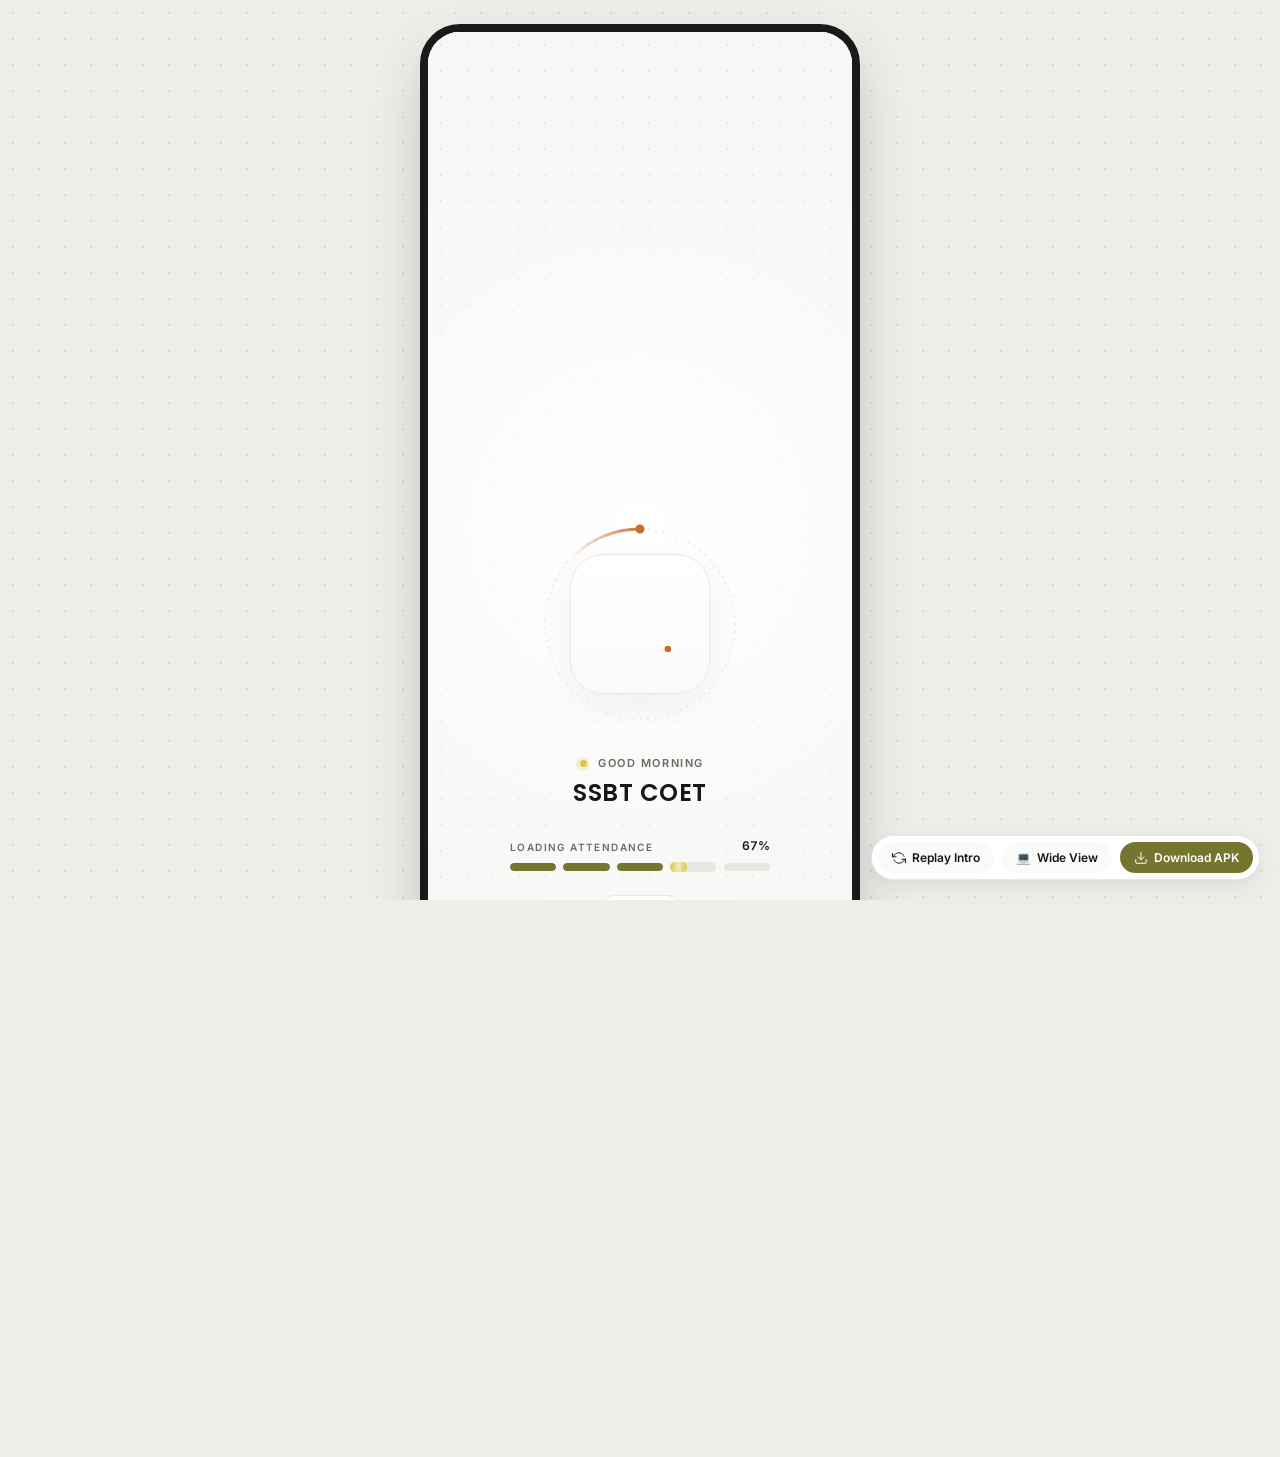
==== commit a400075c: "feat(calendar): add academic calendar detected by excel sheet with dynamic event reveal and day styl" ====
--- a/SSBT COET.html
+++ b/SSBT COET.html
@@ -128,6 +128,13 @@
         </div>
       </div>
 
+      <!-- Download APK Button (as in user screenshot) -->
+      <a href="ssbt-college-app.apk" download="ssbt-college-app.apk" class="icon-btn tappable" id="headerDownloadBtn" aria-label="Download APK">
+        <svg class="i" width="20" height="20" viewBox="0 0 24 24">
+          <path d="M21 15v4a2 2 0 0 1-2 2H5a2 2 0 0 1-2-2v-4M7 10l5 5 5-5M12 15V3" />
+        </svg>
+      </a>
+
       <!-- Theme Toggle Button -->
       <button class="icon-btn tappable" id="headerThemeBtn" aria-label="Toggle theme picker">
         <svg class="i" width="20" height="20" viewBox="0 0 24 24">
@@ -589,7 +596,46 @@
     </div>
 
     <!-- =======================================================================
-         VIEW 3: OTHER TABS CONTAINER (Courses, Events, Calendar)
+         VIEW 3: ACADEMIC CALENDAR SCREEN (Matched with user screenshot)
+         ======================================================================= -->
+    <div class="calendar-screen-view" id="calendarScreenView">
+      <div class="calendar-scroll-content">
+        
+        <!-- Header row: Title & Term Badge -->
+        <div class="calendar-title-row">
+          <h1 class="calendar-title">Academic Calendar</h1>
+          <span class="calendar-term-badge">TERM 2026-27</span>
+        </div>
+
+        <!-- Calendar Month Card -->
+        <div class="ssbt-card cal-card">
+          <div class="cal-card-header">
+            <span class="cal-month-title" id="calMonthTitle">October 2026</span>
+            <span class="cal-sem-label">Odd Semester</span>
+          </div>
+
+          <div class="cal-weekdays-row">
+            <span>Su</span><span>Mo</span><span>Tu</span><span>We</span><span>Th</span><span>Fr</span><span>Sa</span>
+          </div>
+
+          <!-- 7-column day grid (Rendered by app.js from Excel Master Dataset) -->
+          <div class="cal-days-grid" id="calDaysGrid">
+            <!-- Dynamically populated by app.js -->
+          </div>
+        </div>
+
+        <!-- Events List Card (Appears & focuses below the calendar) -->
+        <div class="ssbt-card cal-events-card" id="calEventsCard">
+          <div id="calEventsListContainer">
+            <!-- Dynamically populated by app.js -->
+          </div>
+        </div>
+
+      </div>
+    </div>
+
+    <!-- =======================================================================
+         VIEW 4: OTHER TABS CONTAINER (Courses, Events)
          ======================================================================= -->
     <div class="tab-view-container" id="otherTabsContainer">
       <div style="display: flex; align-items: center; justify-content: space-between;">
--- a/style.css
+++ b/style.css
@@ -2078,7 +2078,7 @@
 }
 
 /* --------------------------------------------------------------------------
-   12. Other Tabs: Courses, Events, Calendar, Profile
+   12. Other Tabs: Courses, Events, Profile
    -------------------------------------------------------------------------- */
 .tab-view-container {
   display: none;
@@ -2090,6 +2090,209 @@
 }
 .tab-view-container.active {
   display: flex;
+}
+
+/* --------------------------------------------------------------------------
+   13. Academic Calendar Screen (Exact match with user screenshot)
+   -------------------------------------------------------------------------- */
+.calendar-screen-view {
+  display: none;
+  flex-direction: column;
+  flex: 1;
+  background-color: var(--bg);
+  overflow-y: auto;
+}
+.calendar-screen-view.active {
+  display: flex;
+}
+
+.calendar-scroll-content {
+  flex: 1;
+  padding: 14px 20px 36px;
+  display: flex;
+  flex-direction: column;
+  gap: 16px;
+}
+
+.calendar-title-row {
+  display: flex;
+  justify-content: space-between;
+  align-items: center;
+  margin-top: 4px;
+  margin-bottom: 2px;
+}
+.calendar-title {
+  font-family: var(--font-head);
+  font-size: 20px;
+  font-weight: 700;
+  color: var(--ink);
+  letter-spacing: -0.01em;
+}
+.calendar-term-badge {
+  font-size: 11px;
+  font-weight: 700;
+  letter-spacing: 0.06em;
+  text-transform: uppercase;
+  padding: 4px 10px;
+  border-radius: 20px;
+  background-color: var(--pill-bg);
+  color: var(--pill-fg);
+}
+
+/* Calendar Card */
+.cal-card {
+  padding: 20px 16px 16px;
+  display: flex;
+  flex-direction: column;
+}
+.cal-card-header {
+  display: flex;
+  justify-content: space-between;
+  align-items: baseline;
+  margin-bottom: 18px;
+  padding: 0 4px;
+}
+.cal-month-title {
+  font-family: var(--font-head);
+  font-size: 16px;
+  font-weight: 700;
+  color: var(--ink);
+}
+.cal-sem-label {
+  font-size: 13px;
+  color: var(--muted);
+  font-weight: 500;
+}
+
+.cal-weekdays-row {
+  display: grid;
+  grid-template-columns: repeat(7, 1fr);
+  text-align: center;
+  font-size: 12px;
+  font-weight: 500;
+  color: var(--muted);
+  margin-bottom: 12px;
+}
+
+.cal-days-grid {
+  display: grid;
+  grid-template-columns: repeat(7, 1fr);
+  row-gap: 8px;
+  column-gap: 6px;
+}
+
+.cal-day-cell {
+  aspect-ratio: 1 / 1;
+  display: flex;
+  align-items: center;
+  justify-content: center;
+  font-size: 13px;
+  font-weight: 500;
+  color: var(--ink);
+  border-radius: 12px;
+  cursor: pointer;
+  user-select: none;
+  transition: background-color 0.2s var(--ease), color 0.2s var(--ease), transform 0.15s var(--ease), box-shadow 0.2s;
+  position: relative;
+}
+.cal-day-cell.empty {
+  cursor: default;
+  pointer-events: none;
+}
+.cal-day-cell:not(.empty):hover {
+  background-color: var(--surface-2);
+}
+
+/* Days with events/exams look different: soft tinted pill/square */
+.cal-day-cell.has-event {
+  background-color: var(--pill-bg);
+  color: var(--pill-fg);
+  font-weight: 700;
+}
+.cal-day-cell.has-exam {
+  background-color: var(--pill-bg);
+  color: var(--pill-fg);
+  font-weight: 700;
+}
+
+/* Selected Active Day: solid olive/accent with white text & pop */
+.cal-day-cell.selected {
+  background-color: var(--accent) !important;
+  color: var(--on-accent) !important;
+  font-weight: 700 !important;
+  transform: scale(1.04);
+  box-shadow: 0 4px 14px rgba(116, 118, 47, 0.32);
+}
+
+/* Events List Card */
+.cal-events-card {
+  padding: 0;
+  overflow: hidden;
+  transition: all 0.3s var(--ease);
+}
+.cal-event-row {
+  padding: 16px 18px;
+  display: flex;
+  align-items: center;
+  cursor: pointer;
+  transition: background-color 0.2s;
+}
+.cal-event-row:hover {
+  background-color: var(--surface-2);
+}
+.cal-event-date-col {
+  width: 58px;
+  flex-shrink: 0;
+  display: flex;
+  flex-direction: column;
+}
+.cal-event-date-val {
+  font-size: 14px;
+  font-weight: 700;
+  color: var(--ink);
+  line-height: 17px;
+}
+.cal-event-date-tag {
+  font-size: 11px;
+  color: var(--muted);
+  margin-top: 2px;
+}
+.cal-event-bar {
+  width: 3px;
+  height: 36px;
+  border-radius: 2px;
+  background-color: var(--accent);
+  margin: 0 14px;
+  flex-shrink: 0;
+}
+.cal-event-bar.break {
+  background-color: var(--gold-accent);
+}
+.cal-event-bar.exam {
+  background-color: var(--flame-accent);
+}
+.cal-event-info-col {
+  flex: 1;
+  min-width: 0;
+  display: flex;
+  flex-direction: column;
+}
+.cal-event-name {
+  font-size: 14px;
+  font-weight: 600;
+  color: var(--ink);
+  line-height: 18px;
+}
+.cal-event-desc {
+  font-size: 12px;
+  color: var(--muted);
+  margin-top: 3px;
+  line-height: 16px;
+}
+
+/* Focus animation when event appears below */
+.cal-events-card.animating {
+  animation: appearMotion 0.3s var(--ease) forwards;
 }
 
 /* Animations & SVGs */
@@ -2100,3 +2303,4 @@
   stroke-linejoin: round;
   fill: none;
 }
+
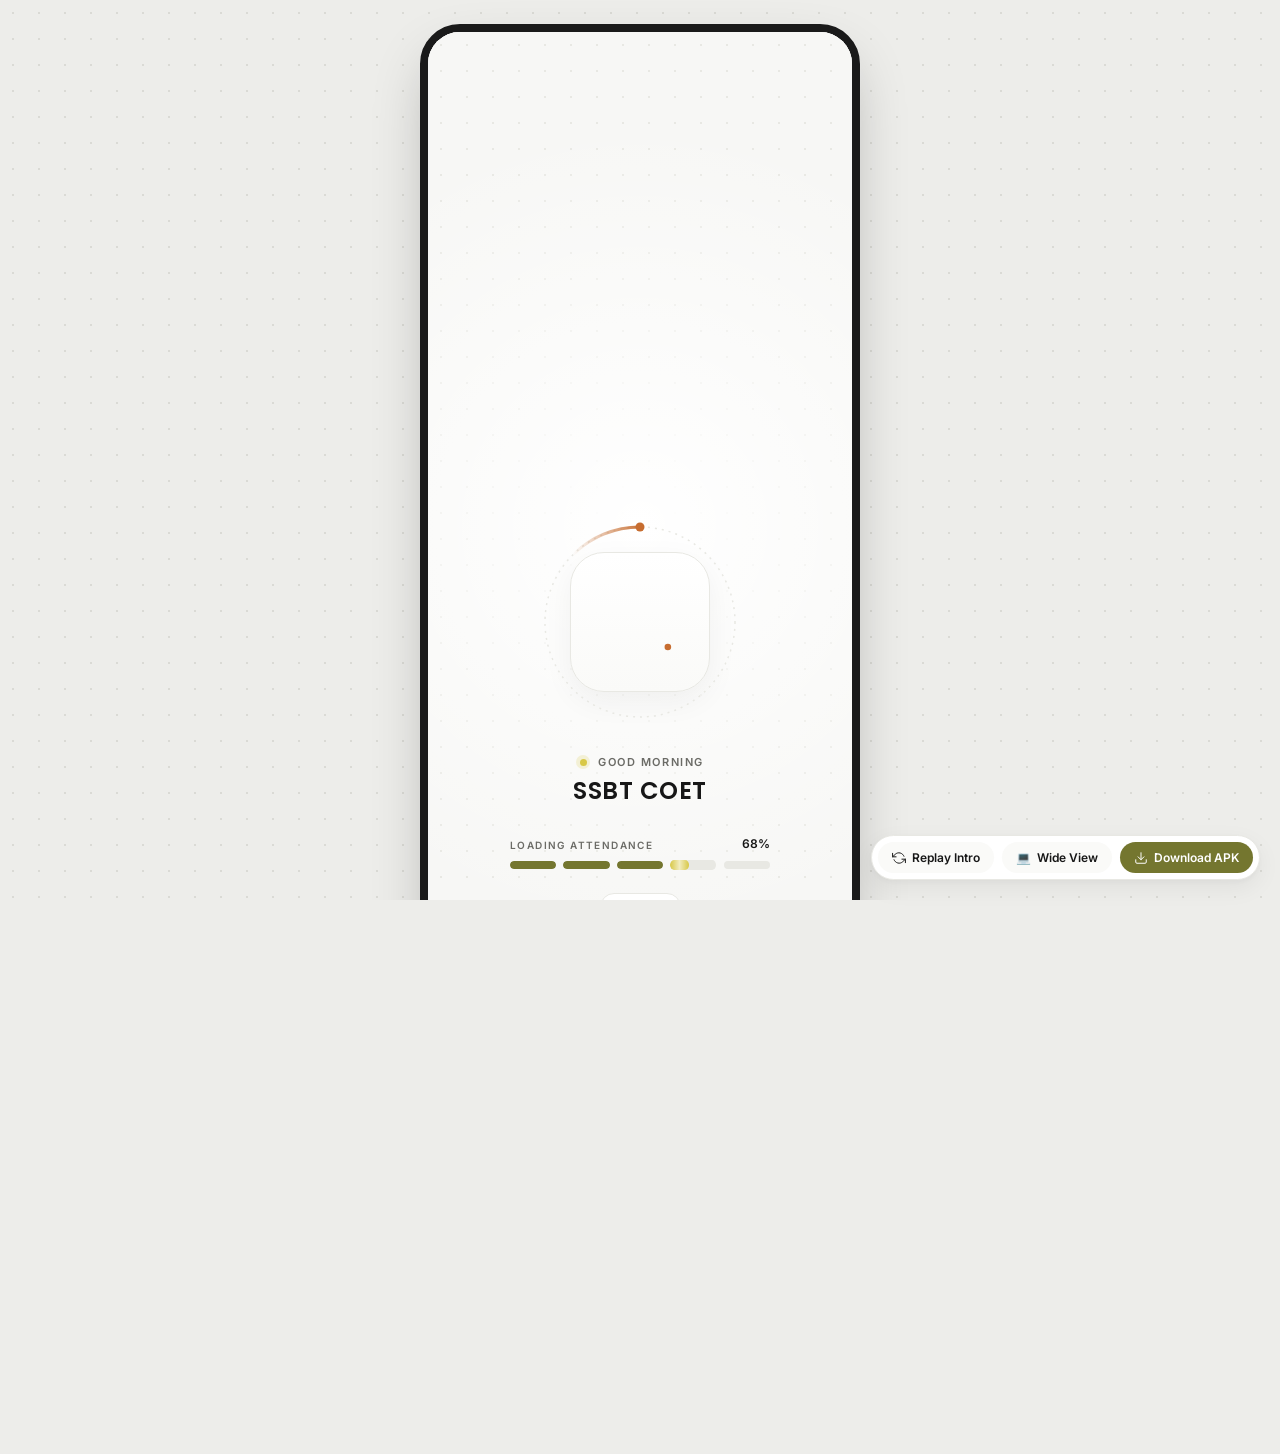
==== commit 50daf64c: "feat(profile): replace stats row with visually appealing check your performance banner" ====
--- a/SSBT COET.html
+++ b/SSBT COET.html
@@ -188,23 +188,27 @@
           <div class="profile-avatar">PM</div>
         </div>
 
-        <div class="profile-stats-row">
-          <div class="profile-stat-box" style="cursor: pointer;" onclick="window.appShowScreen('attendance')">
-            <div class="profile-stat-val" style="color: var(--accent);">85%</div>
-            <div class="profile-stat-lbl">Attendance</div>
-            <div class="profile-stat-bar">
-              <div class="profile-stat-bar-fill" style="width: 85%;"></div>
-            </div>
-          </div>
-          <div class="profile-stat-box" style="cursor: pointer;" onclick="window.appOpenModal('resultsModal')">
-            <div class="profile-stat-val">8.65</div>
-            <div class="profile-stat-lbl">CGPA (Sem V)</div>
-            <div style="font-size: 10px; color: var(--olive); font-weight: 600; margin-top: 2px;">Grade A+</div>
-          </div>
-          <div class="profile-stat-box">
-            <div class="profile-stat-val">124</div>
-            <div class="profile-stat-lbl">Earned Credits</div>
-            <div style="font-size: 10px; color: var(--muted); margin-top: 2px;">of 160 total</div>
+        <!-- Check Your Performance Banner (Replaces old stat row) -->
+        <div class="check-performance-card tappable" onclick="window.appShowScreen('attendance')" id="btnCheckPerformance">
+          <div class="perf-card-left">
+            <div class="perf-icon-badge">
+              <svg class="i perf-icon-svg" width="20" height="20" viewBox="0 0 24 24">
+                <path d="M18 20V10M12 20V4M6 20v-6" />
+              </svg>
+            </div>
+            <div class="perf-text-block">
+              <div class="perf-title-row">
+                <span class="perf-title">Check Your Performance</span>
+                <span class="perf-live-dot"></span>
+              </div>
+              <span class="perf-subtitle">Attendance, CGPA &amp; Academic Insights</span>
+            </div>
+          </div>
+          <div class="perf-action-pill">
+            <span class="perf-pill-text">View</span>
+            <svg class="i perf-arrow-svg" width="14" height="14" viewBox="0 0 24 24">
+              <path d="M5 12h14M12 5l7 7-7 7" />
+            </svg>
           </div>
         </div>
       </div>
--- a/style.css
+++ b/style.css
@@ -1117,6 +1117,168 @@
   background: var(--olive);
 }
 
+/* Check Your Performance Banner Card */
+.check-performance-card {
+  margin-top: 16px;
+  display: flex;
+  align-items: center;
+  justify-content: space-between;
+  gap: 12px;
+  padding: 12px 14px;
+  background: linear-gradient(135deg, var(--accent-soft) 0%, var(--surface-2) 100%);
+  border: 1px solid rgba(116, 118, 47, 0.16);
+  border-radius: 16px;
+  cursor: pointer;
+  position: relative;
+  overflow: hidden;
+  transition: all 0.24s cubic-bezier(0.2, 0.8, 0.2, 1);
+  box-shadow: 0 2px 8px rgba(0, 0, 0, 0.03);
+}
+
+.check-performance-card::before {
+  content: '';
+  position: absolute;
+  top: 0;
+  left: 0;
+  bottom: 0;
+  width: 4px;
+  background: var(--accent);
+  border-radius: 4px 0 0 4px;
+}
+
+.check-performance-card:hover {
+  transform: translateY(-2px);
+  border-color: var(--accent);
+  box-shadow: 0 6px 18px rgba(0, 0, 0, 0.07);
+}
+
+.check-performance-card:active {
+  transform: scale(0.985);
+}
+
+.perf-card-left {
+  display: flex;
+  align-items: center;
+  gap: 12px;
+  min-width: 0;
+}
+
+.perf-icon-badge {
+  width: 40px;
+  height: 40px;
+  border-radius: 12px;
+  background: var(--accent);
+  color: var(--on-accent);
+  display: flex;
+  align-items: center;
+  justify-content: center;
+  flex-shrink: 0;
+  box-shadow: 0 4px 10px rgba(0, 0, 0, 0.12);
+  transition: transform 0.24s cubic-bezier(0.2, 0.8, 0.2, 1);
+}
+
+.check-performance-card:hover .perf-icon-badge {
+  transform: scale(1.08) rotate(3deg);
+}
+
+.perf-icon-svg {
+  stroke: currentColor;
+  stroke-width: 2.2;
+  fill: none;
+  stroke-linecap: round;
+  stroke-linejoin: round;
+}
+
+.perf-text-block {
+  display: flex;
+  flex-direction: column;
+  min-width: 0;
+}
+
+.perf-title-row {
+  display: flex;
+  align-items: center;
+  gap: 8px;
+}
+
+.perf-title {
+  font-family: var(--font-head);
+  font-size: 14.5px;
+  font-weight: 600;
+  color: var(--ink);
+  letter-spacing: -0.01em;
+  white-space: nowrap;
+  overflow: hidden;
+  text-overflow: ellipsis;
+}
+
+.perf-live-dot {
+  width: 7px;
+  height: 7px;
+  border-radius: 50%;
+  background: #22C55E;
+  display: inline-block;
+  box-shadow: 0 0 0 0 rgba(34, 197, 94, 0.7);
+  animation: perfPulse 2s infinite cubic-bezier(0.4, 0, 0.6, 1);
+  flex-shrink: 0;
+}
+
+@keyframes perfPulse {
+  0% {
+    box-shadow: 0 0 0 0 rgba(34, 197, 94, 0.7);
+  }
+  70% {
+    box-shadow: 0 0 0 6px rgba(34, 197, 94, 0);
+  }
+  100% {
+    box-shadow: 0 0 0 0 rgba(34, 197, 94, 0);
+  }
+}
+
+.perf-subtitle {
+  font-size: 11.5px;
+  color: var(--muted);
+  margin-top: 2px;
+  white-space: nowrap;
+  overflow: hidden;
+  text-overflow: ellipsis;
+}
+
+.perf-action-pill {
+  display: inline-flex;
+  align-items: center;
+  gap: 5px;
+  padding: 6px 12px;
+  border-radius: 20px;
+  background: var(--surface);
+  border: 1px solid var(--line);
+  color: var(--accent);
+  font-size: 12px;
+  font-weight: 600;
+  flex-shrink: 0;
+  transition: all 0.2s ease;
+}
+
+.check-performance-card:hover .perf-action-pill {
+  background: var(--accent);
+  color: var(--on-accent);
+  border-color: var(--accent);
+}
+
+.perf-arrow-svg {
+  stroke: currentColor;
+  stroke-width: 2.2;
+  fill: none;
+  stroke-linecap: round;
+  stroke-linejoin: round;
+  transition: transform 0.2s ease;
+}
+
+.check-performance-card:hover .perf-arrow-svg {
+  transform: translateX(3px);
+}
+
+
 /* Quick Access Grid (2 rows x 3 columns) */
 .quick-access-section {
   margin-top: 28px;
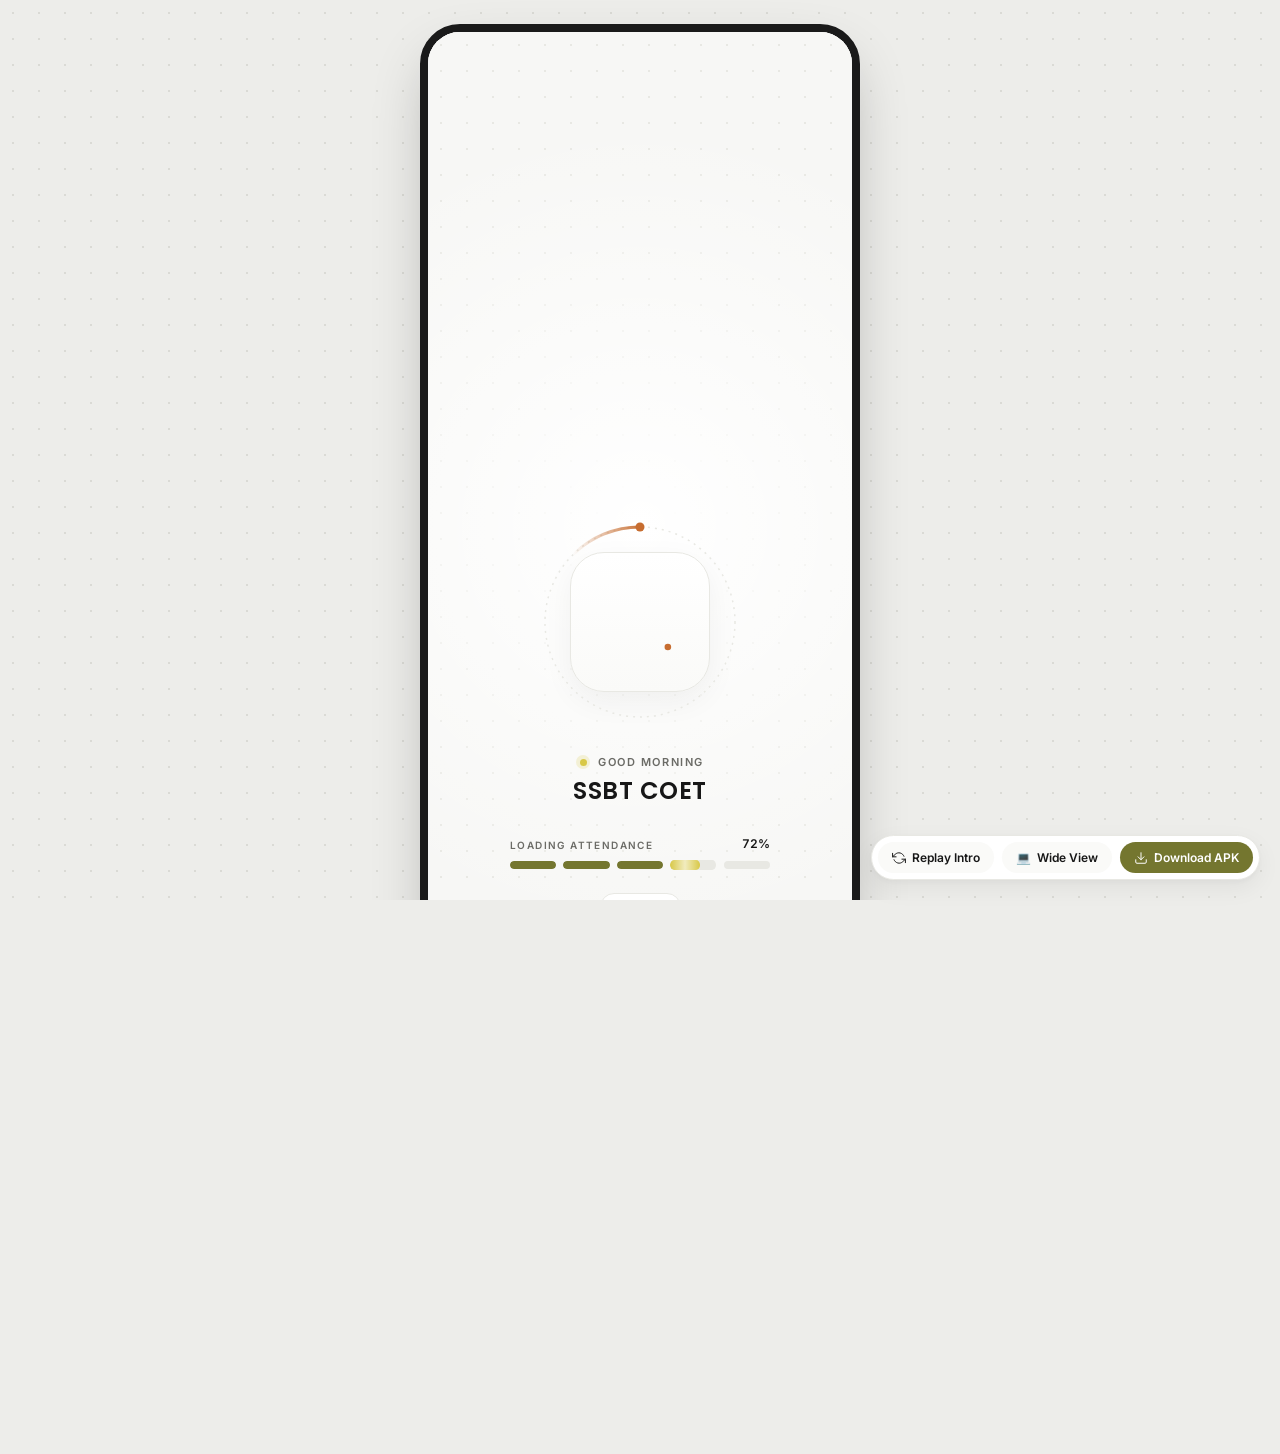
==== commit 3e344421: "feat(calendar): add color-coded event indicator dots (exam blue, event red, other green) and conditi" ====
--- a/SSBT COET.html
+++ b/SSBT COET.html
@@ -626,6 +626,13 @@
           <div class="cal-days-grid" id="calDaysGrid">
             <!-- Dynamically populated by app.js -->
           </div>
+
+          <!-- Calendar Event Dots Legend -->
+          <div class="cal-legend-row">
+            <span class="cal-legend-item"><span class="cal-legend-dot dot-blue"></span>Exam</span>
+            <span class="cal-legend-item"><span class="cal-legend-dot dot-red"></span>Event Day</span>
+            <span class="cal-legend-item"><span class="cal-legend-dot dot-green"></span>Other</span>
+          </div>
         </div>
 
         <!-- Events List Card (Appears & focuses below the calendar) -->
--- a/style.css
+++ b/style.css
@@ -2346,6 +2346,7 @@
 .cal-day-cell {
   aspect-ratio: 1 / 1;
   display: flex;
+  flex-direction: column;
   align-items: center;
   justify-content: center;
   font-size: 13px;
@@ -2357,6 +2358,9 @@
   transition: background-color 0.2s var(--ease), color 0.2s var(--ease), transform 0.15s var(--ease), box-shadow 0.2s;
   position: relative;
 }
+.cal-day-num {
+  line-height: 1;
+}
 .cal-day-cell.empty {
   cursor: default;
   pointer-events: none;
@@ -2365,16 +2369,41 @@
   background-color: var(--surface-2);
 }
 
-/* Days with events/exams look different: soft tinted pill/square */
-.cal-day-cell.has-event {
-  background-color: var(--pill-bg);
-  color: var(--pill-fg);
-  font-weight: 700;
-}
-.cal-day-cell.has-exam {
-  background-color: var(--pill-bg);
-  color: var(--pill-fg);
-  font-weight: 700;
+/* Event indicator dot on dates */
+.cal-event-dot {
+  width: 5px;
+  height: 5px;
+  border-radius: 50%;
+  position: absolute;
+  bottom: 4px;
+  left: 50%;
+  transform: translateX(-50%);
+  pointer-events: none;
+  transition: transform 0.2s ease, box-shadow 0.2s ease;
+}
+
+/* Dot Color Specifications: Blue (Exam), Red (Event Day), Green (Other) */
+.cal-event-dot.dot-blue,
+.cal-legend-dot.dot-blue {
+  background-color: #2563EB;
+  box-shadow: 0 0 5px rgba(37, 99, 235, 0.55);
+}
+.cal-event-dot.dot-red,
+.cal-legend-dot.dot-red {
+  background-color: #EF4444;
+  box-shadow: 0 0 5px rgba(239, 68, 68, 0.55);
+}
+.cal-event-dot.dot-green,
+.cal-legend-dot.dot-green {
+  background-color: #16A34A;
+  box-shadow: 0 0 5px rgba(22, 163, 74, 0.55);
+}
+
+.cal-day-cell.has-event-dot:not(.selected) {
+  font-weight: 600;
+}
+.cal-day-cell.has-event-dot:not(.selected):hover .cal-event-dot {
+  transform: translateX(-50%) scale(1.3);
 }
 
 /* Selected Active Day: solid olive/accent with white text & pop */
@@ -2382,14 +2411,44 @@
   background-color: var(--accent) !important;
   color: var(--on-accent) !important;
   font-weight: 700 !important;
-  transform: scale(1.04);
+  transform: scale(1.05);
   box-shadow: 0 4px 14px rgba(116, 118, 47, 0.32);
 }
-
-/* Events List Card */
+.cal-day-cell.selected .cal-event-dot {
+  bottom: 5px;
+  box-shadow: 0 0 0 1.5px #FFFFFF;
+}
+
+/* Calendar Legend Row */
+.cal-legend-row {
+  display: flex;
+  align-items: center;
+  justify-content: center;
+  gap: 16px;
+  margin-top: 14px;
+  padding-top: 12px;
+  border-top: 1px dashed var(--line);
+  font-size: 11.5px;
+  color: var(--muted);
+  font-weight: 500;
+}
+.cal-legend-item {
+  display: inline-flex;
+  align-items: center;
+  gap: 6px;
+}
+.cal-legend-dot {
+  width: 7px;
+  height: 7px;
+  border-radius: 50%;
+  flex-shrink: 0;
+}
+
+/* Events List Card (Displayed only when pressing a day with an event) */
 .cal-events-card {
   padding: 0;
   overflow: hidden;
+  margin-top: 16px;
   transition: all 0.3s var(--ease);
 }
 .cal-event-row {
@@ -2403,7 +2462,7 @@
   background-color: var(--surface-2);
 }
 .cal-event-date-col {
-  width: 58px;
+  width: 72px;
   flex-shrink: 0;
   display: flex;
   flex-direction: column;
@@ -2415,24 +2474,56 @@
   line-height: 17px;
 }
 .cal-event-date-tag {
-  font-size: 11px;
-  color: var(--muted);
-  margin-top: 2px;
-}
+  font-size: 10.5px;
+  margin-top: 4px;
+  display: inline-block;
+  font-weight: 600;
+}
+
+/* Tag pill colors */
+.tag-pill-blue {
+  color: #1D4ED8;
+  background-color: #EFF6FF;
+  border: 1px solid rgba(37, 99, 235, 0.25);
+  border-radius: 12px;
+  padding: 1px 7px;
+  width: fit-content;
+}
+.tag-pill-red {
+  color: #DC2626;
+  background-color: #FEF2F2;
+  border: 1px solid rgba(239, 68, 68, 0.25);
+  border-radius: 12px;
+  padding: 1px 7px;
+  width: fit-content;
+}
+.tag-pill-green {
+  color: #15803D;
+  background-color: #F0FDF4;
+  border: 1px solid rgba(22, 163, 74, 0.25);
+  border-radius: 12px;
+  padding: 1px 7px;
+  width: fit-content;
+}
+
+/* Colored accent bar in event item */
 .cal-event-bar {
-  width: 3px;
-  height: 36px;
+  width: 3.5px;
+  height: 38px;
   border-radius: 2px;
-  background-color: var(--accent);
   margin: 0 14px;
   flex-shrink: 0;
 }
-.cal-event-bar.break {
-  background-color: var(--gold-accent);
-}
-.cal-event-bar.exam {
-  background-color: var(--flame-accent);
-}
+.cal-event-bar.bar-blue {
+  background-color: #2563EB;
+}
+.cal-event-bar.bar-red {
+  background-color: #EF4444;
+}
+.cal-event-bar.bar-green {
+  background-color: #16A34A;
+}
+
 .cal-event-info-col {
   flex: 1;
   min-width: 0;
@@ -2440,7 +2531,7 @@
   flex-direction: column;
 }
 .cal-event-name {
-  font-size: 14px;
+  font-size: 14.5px;
   font-weight: 600;
   color: var(--ink);
   line-height: 18px;
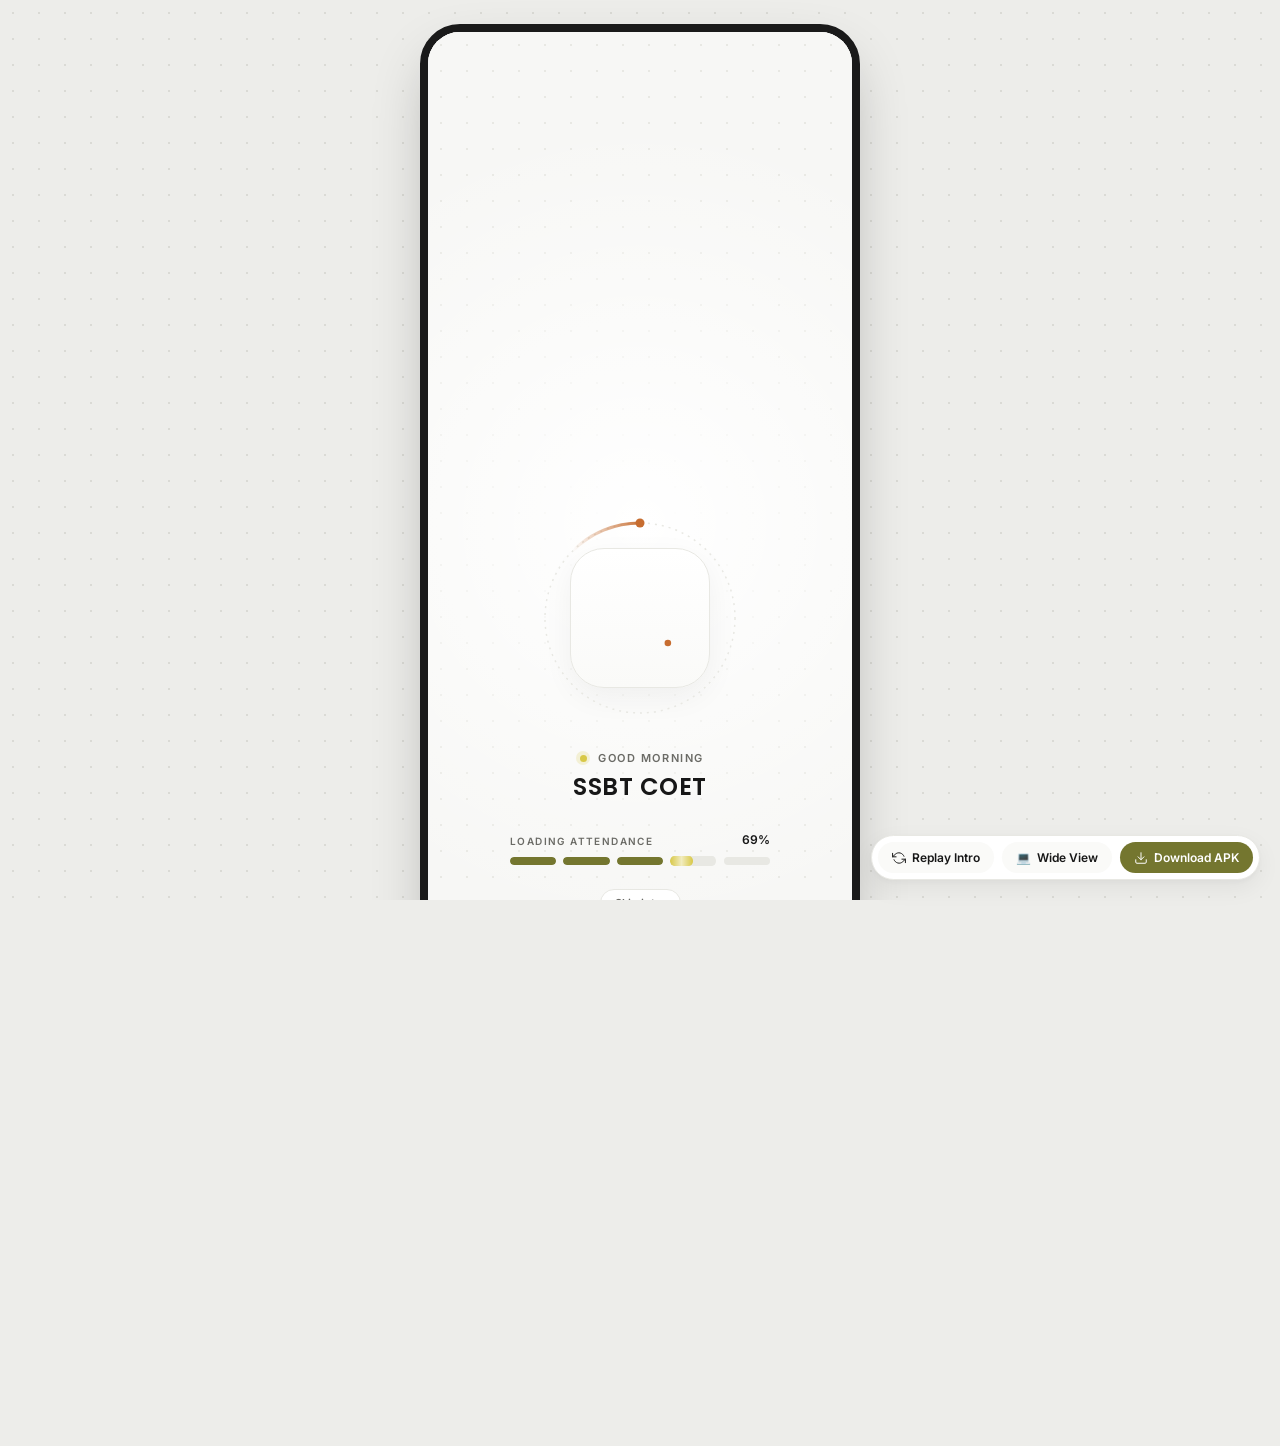
==== commit 8437e42a: "fix(profile): redesign check your performance as an authentic glass button with clean view only labe" ====
--- a/SSBT COET.html
+++ b/SSBT COET.html
@@ -8,8 +8,94 @@
   <link rel="preconnect" href="https://fonts.googleapis.com" />
   <link rel="preconnect" href="https://fonts.gstatic.com" crossorigin />
   <link href="https://fonts.googleapis.com/css2?family=Inter:wght@400;500;600;700&family=Poppins:wght@500;600;700&display=swap" rel="stylesheet" />
-  <link rel="stylesheet" href="style.css" />
+  <link rel="stylesheet" href="style.css?v=3.0" />
   <link rel="icon" type="image/png" href="ssbt_emblem.png" />
+  <style>
+    /* Inlined Glass Button Styles for Guaranteed Instant Rendering */
+    .perf-glass-wrapper {
+      margin-top: 16px;
+      width: 100%;
+    }
+    .glass-perf-button {
+      width: 100%;
+      box-sizing: border-box;
+      display: flex;
+      align-items: center;
+      justify-content: space-between;
+      gap: 12px;
+      padding: 12px 18px;
+      border-radius: 14px;
+      background: rgba(255, 255, 255, 0.7);
+      backdrop-filter: blur(16px) saturate(190%);
+      -webkit-backdrop-filter: blur(16px) saturate(190%);
+      border: 1.5px solid rgba(255, 255, 255, 0.9);
+      box-shadow: 0 4px 18px rgba(0, 0, 0, 0.04), 0 1px 3px rgba(0, 0, 0, 0.02), inset 0 1px 1.5px rgba(255, 255, 255, 1);
+      color: var(--ink, #171717);
+      font-family: var(--font-head, inherit);
+      font-size: 14px;
+      font-weight: 600;
+      letter-spacing: -0.01em;
+      cursor: pointer;
+      position: relative;
+      overflow: hidden;
+      transition: all 0.28s cubic-bezier(0.2, 0.8, 0.2, 1);
+      outline: none;
+    }
+    .glass-perf-button:hover {
+      transform: translateY(-2px);
+      background: rgba(255, 255, 255, 0.92);
+      border-color: rgba(116, 118, 47, 0.45);
+      box-shadow: 0 8px 24px rgba(116, 118, 47, 0.16), inset 0 1px 2px rgba(255, 255, 255, 1);
+      color: var(--accent, #74762F);
+    }
+    .glass-perf-button:active {
+      transform: scale(0.985);
+    }
+    .glass-btn-icon-box {
+      width: 32px;
+      height: 32px;
+      border-radius: 9px;
+      background: rgba(116, 118, 47, 0.12);
+      color: var(--accent, #74762F);
+      display: flex;
+      align-items: center;
+      justify-content: center;
+      flex-shrink: 0;
+      transition: all 0.25s cubic-bezier(0.2, 0.8, 0.2, 1);
+    }
+    .glass-perf-button:hover .glass-btn-icon-box {
+      background: var(--accent, #74762F);
+      color: var(--on-accent, #FFFFFF);
+      transform: scale(1.08) rotate(4deg);
+    }
+    .glass-btn-label {
+      flex: 1;
+      text-align: left;
+      white-space: nowrap;
+    }
+    .glass-btn-arrow {
+      color: var(--accent, #74762F);
+      flex-shrink: 0;
+      transition: transform 0.25s ease;
+    }
+    .glass-perf-button:hover .glass-btn-arrow {
+      transform: translateX(4px);
+    }
+    .glass-shimmer {
+      position: absolute;
+      top: 0;
+      left: -120%;
+      width: 60%;
+      height: 100%;
+      background: linear-gradient(90deg, transparent, rgba(255, 255, 255, 0.5), transparent);
+      transform: skewX(-22deg);
+      pointer-events: none;
+      transition: left 0.75s ease;
+    }
+    .glass-perf-button:hover .glass-shimmer {
+      left: 150%;
+    }
+  </style>
 </head>
 <body>
 
@@ -188,28 +274,20 @@
           <div class="profile-avatar">PM</div>
         </div>
 
-        <!-- Check Your Performance Banner (Replaces old stat row) -->
-        <div class="check-performance-card tappable" onclick="window.appShowScreen('attendance')" id="btnCheckPerformance">
-          <div class="perf-card-left">
-            <div class="perf-icon-badge">
-              <svg class="i perf-icon-svg" width="20" height="20" viewBox="0 0 24 24">
+        <!-- Check Your Performance Glass Button (View Only) -->
+        <div class="perf-glass-wrapper">
+          <button type="button" class="glass-perf-button tappable" onclick="window.appShowScreen('attendance')" id="btnCheckPerformance" aria-label="Check Your Performance">
+            <span class="glass-btn-icon-box">
+              <svg width="18" height="18" viewBox="0 0 24 24" fill="none" stroke="currentColor" stroke-width="2.2" stroke-linecap="round" stroke-linejoin="round">
                 <path d="M18 20V10M12 20V4M6 20v-6" />
               </svg>
-            </div>
-            <div class="perf-text-block">
-              <div class="perf-title-row">
-                <span class="perf-title">Check Your Performance</span>
-                <span class="perf-live-dot"></span>
-              </div>
-              <span class="perf-subtitle">Attendance, CGPA &amp; Academic Insights</span>
-            </div>
-          </div>
-          <div class="perf-action-pill">
-            <span class="perf-pill-text">View</span>
-            <svg class="i perf-arrow-svg" width="14" height="14" viewBox="0 0 24 24">
+            </span>
+            <span class="glass-btn-label">Check Your Performance</span>
+            <svg class="glass-btn-arrow" width="16" height="16" viewBox="0 0 24 24" fill="none" stroke="currentColor" stroke-width="2.4" stroke-linecap="round" stroke-linejoin="round">
               <path d="M5 12h14M12 5l7 7-7 7" />
             </svg>
-          </div>
+            <div class="glass-shimmer"></div>
+          </button>
         </div>
       </div>
 
--- a/style.css
+++ b/style.css
@@ -1117,166 +1117,115 @@
   background: var(--olive);
 }
 
-/* Check Your Performance Banner Card */
-.check-performance-card {
+/* Glass Button - Check Your Performance */
+.perf-glass-wrapper {
   margin-top: 16px;
+  width: 100%;
+}
+
+.glass-perf-button {
+  width: 100%;
+  box-sizing: border-box;
   display: flex;
   align-items: center;
   justify-content: space-between;
   gap: 12px;
-  padding: 12px 14px;
-  background: linear-gradient(135deg, var(--accent-soft) 0%, var(--surface-2) 100%);
-  border: 1px solid rgba(116, 118, 47, 0.16);
-  border-radius: 16px;
+  padding: 12px 18px;
+  border-radius: 14px;
+  background: rgba(255, 255, 255, 0.65);
+  backdrop-filter: blur(16px) saturate(190%);
+  -webkit-backdrop-filter: blur(16px) saturate(190%);
+  border: 1.5px solid rgba(255, 255, 255, 0.85);
+  box-shadow: 0 4px 18px rgba(0, 0, 0, 0.04),
+              0 1px 3px rgba(0, 0, 0, 0.02),
+              inset 0 1px 1.5px rgba(255, 255, 255, 1),
+              inset 0 -1px 2px rgba(0, 0, 0, 0.03);
+  color: var(--ink);
+  font-family: var(--font-head);
+  font-size: 14px;
+  font-weight: 600;
+  letter-spacing: -0.01em;
   cursor: pointer;
   position: relative;
   overflow: hidden;
-  transition: all 0.24s cubic-bezier(0.2, 0.8, 0.2, 1);
-  box-shadow: 0 2px 8px rgba(0, 0, 0, 0.03);
-}
-
-.check-performance-card::before {
-  content: '';
+  transition: all 0.28s cubic-bezier(0.2, 0.8, 0.2, 1);
+  outline: none;
+}
+
+:root[data-theme="dark"] .glass-perf-button {
+  background: rgba(255, 255, 255, 0.08);
+  border: 1.5px solid rgba(255, 255, 255, 0.16);
+  box-shadow: 0 4px 20px rgba(0, 0, 0, 0.35), inset 0 1px 1px rgba(255, 255, 255, 0.22);
+  color: #FFFFFF;
+}
+
+.glass-perf-button:hover {
+  transform: translateY(-2px);
+  background: rgba(255, 255, 255, 0.85);
+  border-color: rgba(116, 118, 47, 0.4);
+  box-shadow: 0 8px 24px rgba(116, 118, 47, 0.16),
+              0 2px 6px rgba(0, 0, 0, 0.04),
+              inset 0 1px 2px rgba(255, 255, 255, 1);
+  color: var(--accent);
+}
+
+.glass-perf-button:active {
+  transform: scale(0.985);
+  box-shadow: 0 2px 8px rgba(0, 0, 0, 0.06), inset 0 1px 1px rgba(0, 0, 0, 0.05);
+}
+
+.glass-btn-icon-box {
+  width: 32px;
+  height: 32px;
+  border-radius: 9px;
+  background: rgba(116, 118, 47, 0.12);
+  color: var(--accent);
+  display: flex;
+  align-items: center;
+  justify-content: center;
+  flex-shrink: 0;
+  transition: all 0.25s cubic-bezier(0.2, 0.8, 0.2, 1);
+}
+
+.glass-perf-button:hover .glass-btn-icon-box {
+  background: var(--accent);
+  color: var(--on-accent);
+  transform: scale(1.08) rotate(4deg);
+}
+
+.glass-btn-label {
+  flex: 1;
+  text-align: left;
+  white-space: nowrap;
+}
+
+.glass-btn-arrow {
+  color: var(--accent);
+  flex-shrink: 0;
+  transition: transform 0.25s ease;
+}
+
+.glass-perf-button:hover .glass-btn-arrow {
+  transform: translateX(4px);
+}
+
+/* Glass Sheen Light Sweep */
+.glass-shimmer {
   position: absolute;
   top: 0;
-  left: 0;
-  bottom: 0;
-  width: 4px;
-  background: var(--accent);
-  border-radius: 4px 0 0 4px;
-}
-
-.check-performance-card:hover {
-  transform: translateY(-2px);
-  border-color: var(--accent);
-  box-shadow: 0 6px 18px rgba(0, 0, 0, 0.07);
-}
-
-.check-performance-card:active {
-  transform: scale(0.985);
-}
-
-.perf-card-left {
-  display: flex;
-  align-items: center;
-  gap: 12px;
-  min-width: 0;
-}
-
-.perf-icon-badge {
-  width: 40px;
-  height: 40px;
-  border-radius: 12px;
-  background: var(--accent);
-  color: var(--on-accent);
-  display: flex;
-  align-items: center;
-  justify-content: center;
-  flex-shrink: 0;
-  box-shadow: 0 4px 10px rgba(0, 0, 0, 0.12);
-  transition: transform 0.24s cubic-bezier(0.2, 0.8, 0.2, 1);
-}
-
-.check-performance-card:hover .perf-icon-badge {
-  transform: scale(1.08) rotate(3deg);
-}
-
-.perf-icon-svg {
-  stroke: currentColor;
-  stroke-width: 2.2;
-  fill: none;
-  stroke-linecap: round;
-  stroke-linejoin: round;
-}
-
-.perf-text-block {
-  display: flex;
-  flex-direction: column;
-  min-width: 0;
-}
-
-.perf-title-row {
-  display: flex;
-  align-items: center;
-  gap: 8px;
-}
-
-.perf-title {
-  font-family: var(--font-head);
-  font-size: 14.5px;
-  font-weight: 600;
-  color: var(--ink);
-  letter-spacing: -0.01em;
-  white-space: nowrap;
-  overflow: hidden;
-  text-overflow: ellipsis;
-}
-
-.perf-live-dot {
-  width: 7px;
-  height: 7px;
-  border-radius: 50%;
-  background: #22C55E;
-  display: inline-block;
-  box-shadow: 0 0 0 0 rgba(34, 197, 94, 0.7);
-  animation: perfPulse 2s infinite cubic-bezier(0.4, 0, 0.6, 1);
-  flex-shrink: 0;
-}
-
-@keyframes perfPulse {
-  0% {
-    box-shadow: 0 0 0 0 rgba(34, 197, 94, 0.7);
-  }
-  70% {
-    box-shadow: 0 0 0 6px rgba(34, 197, 94, 0);
-  }
-  100% {
-    box-shadow: 0 0 0 0 rgba(34, 197, 94, 0);
-  }
-}
-
-.perf-subtitle {
-  font-size: 11.5px;
-  color: var(--muted);
-  margin-top: 2px;
-  white-space: nowrap;
-  overflow: hidden;
-  text-overflow: ellipsis;
-}
-
-.perf-action-pill {
-  display: inline-flex;
-  align-items: center;
-  gap: 5px;
-  padding: 6px 12px;
-  border-radius: 20px;
-  background: var(--surface);
-  border: 1px solid var(--line);
-  color: var(--accent);
-  font-size: 12px;
-  font-weight: 600;
-  flex-shrink: 0;
-  transition: all 0.2s ease;
-}
-
-.check-performance-card:hover .perf-action-pill {
-  background: var(--accent);
-  color: var(--on-accent);
-  border-color: var(--accent);
-}
-
-.perf-arrow-svg {
-  stroke: currentColor;
-  stroke-width: 2.2;
-  fill: none;
-  stroke-linecap: round;
-  stroke-linejoin: round;
-  transition: transform 0.2s ease;
-}
-
-.check-performance-card:hover .perf-arrow-svg {
-  transform: translateX(3px);
-}
+  left: -120%;
+  width: 60%;
+  height: 100%;
+  background: linear-gradient(90deg, transparent, rgba(255, 255, 255, 0.5), transparent);
+  transform: skewX(-22deg);
+  pointer-events: none;
+  transition: left 0.75s ease;
+}
+
+.glass-perf-button:hover .glass-shimmer {
+  left: 150%;
+}
+
 
 
 /* Quick Access Grid (2 rows x 3 columns) */
